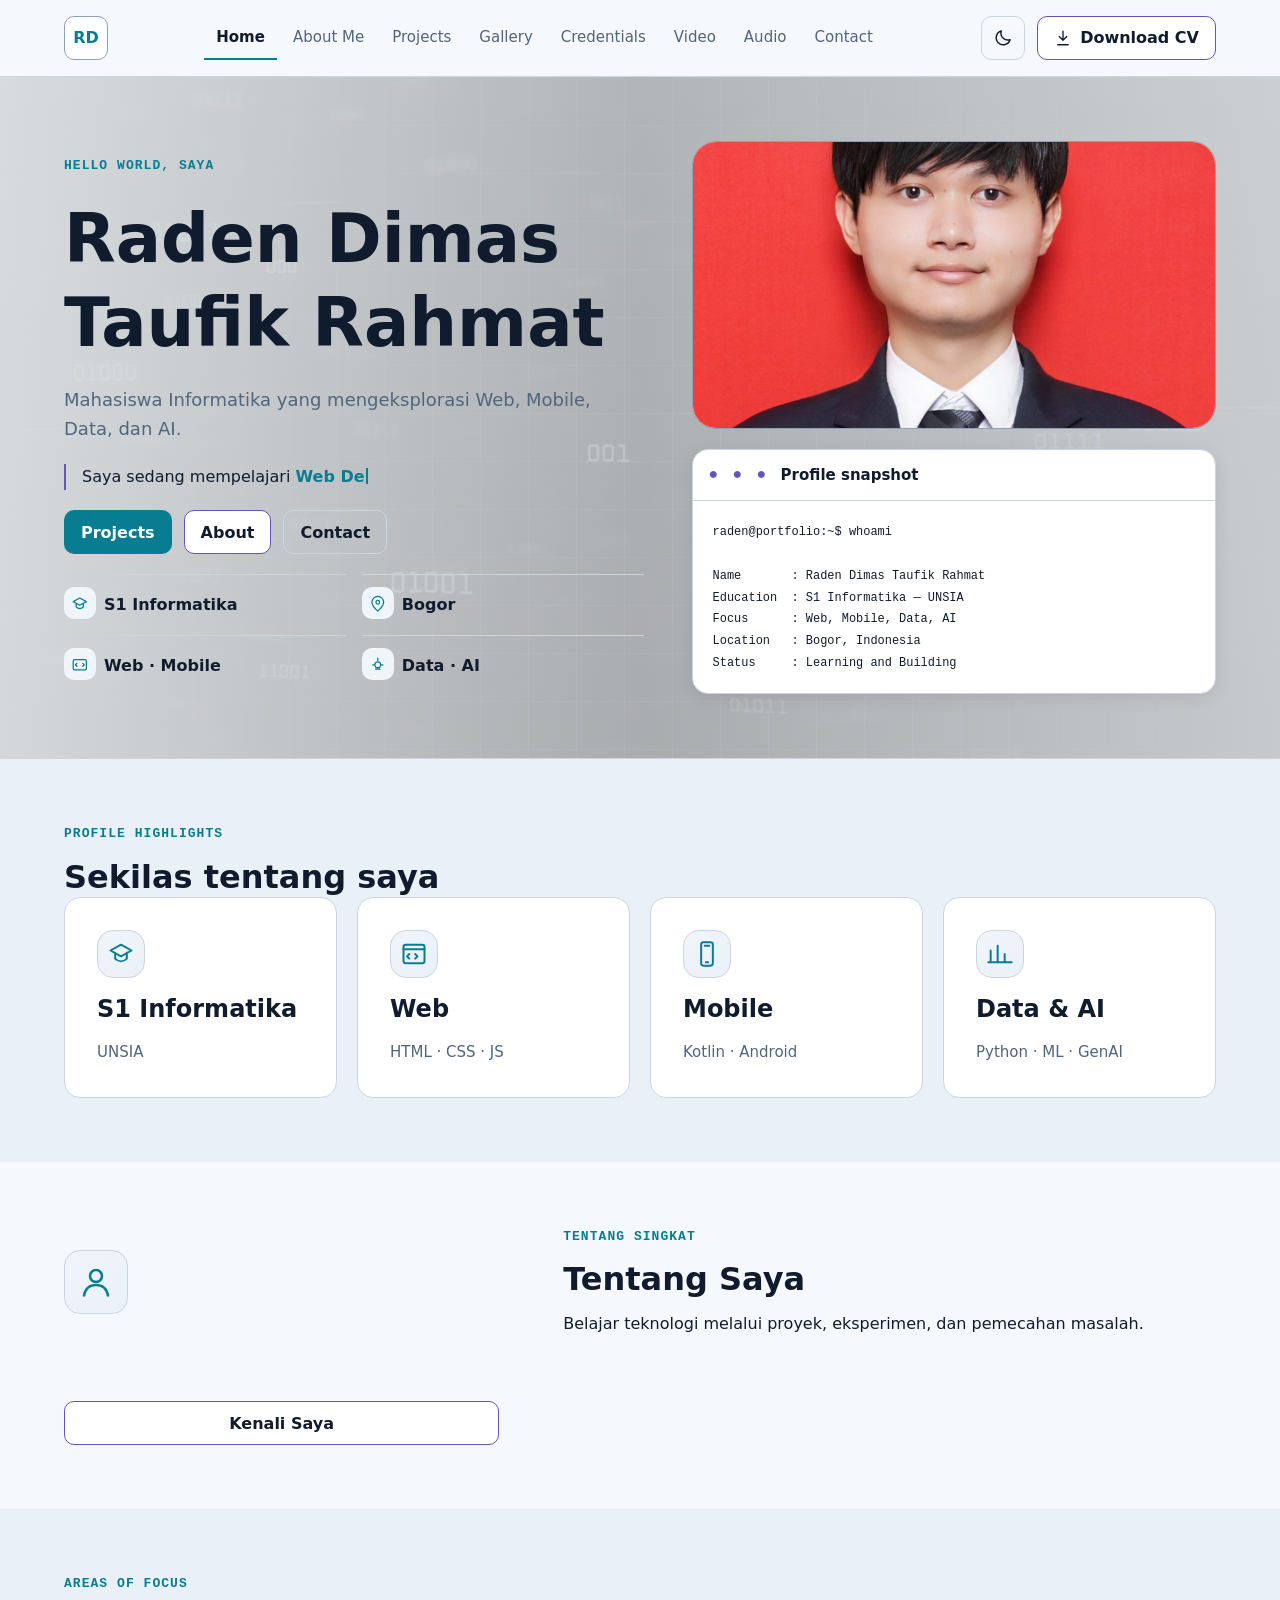
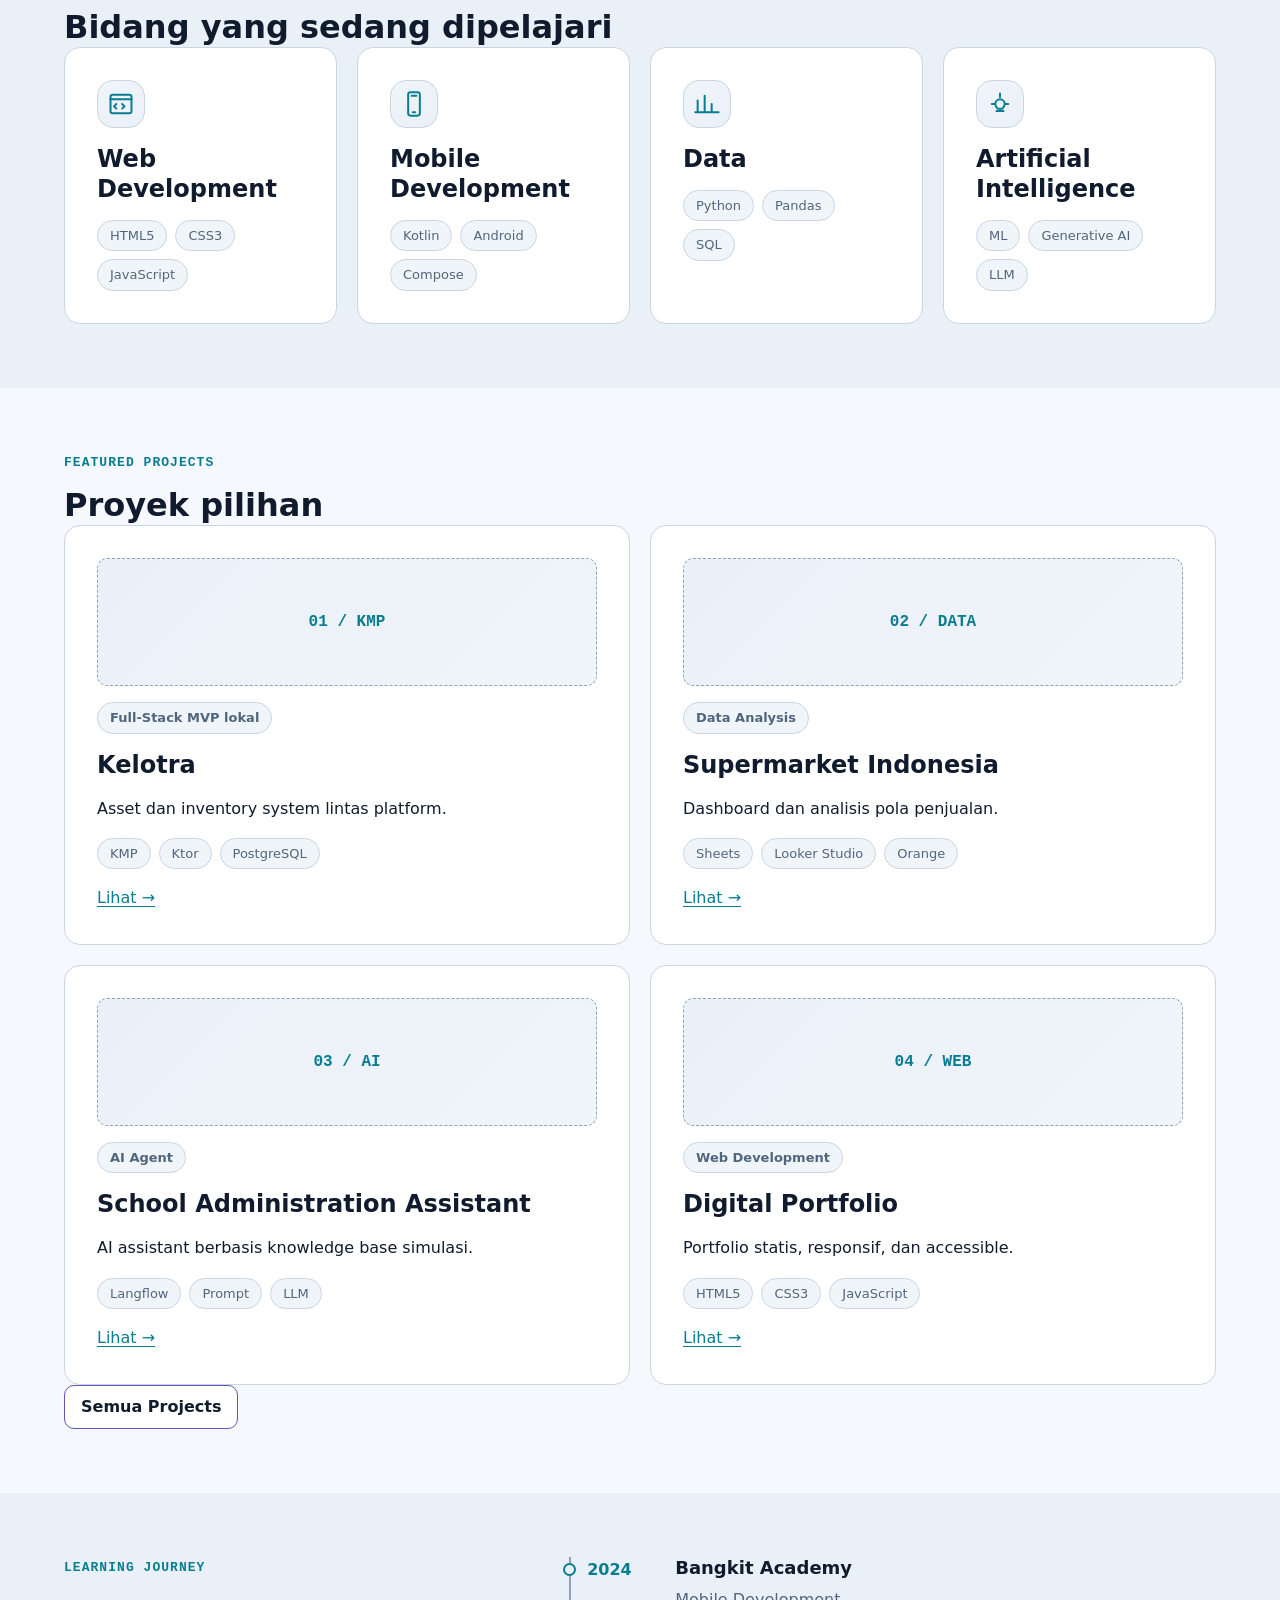
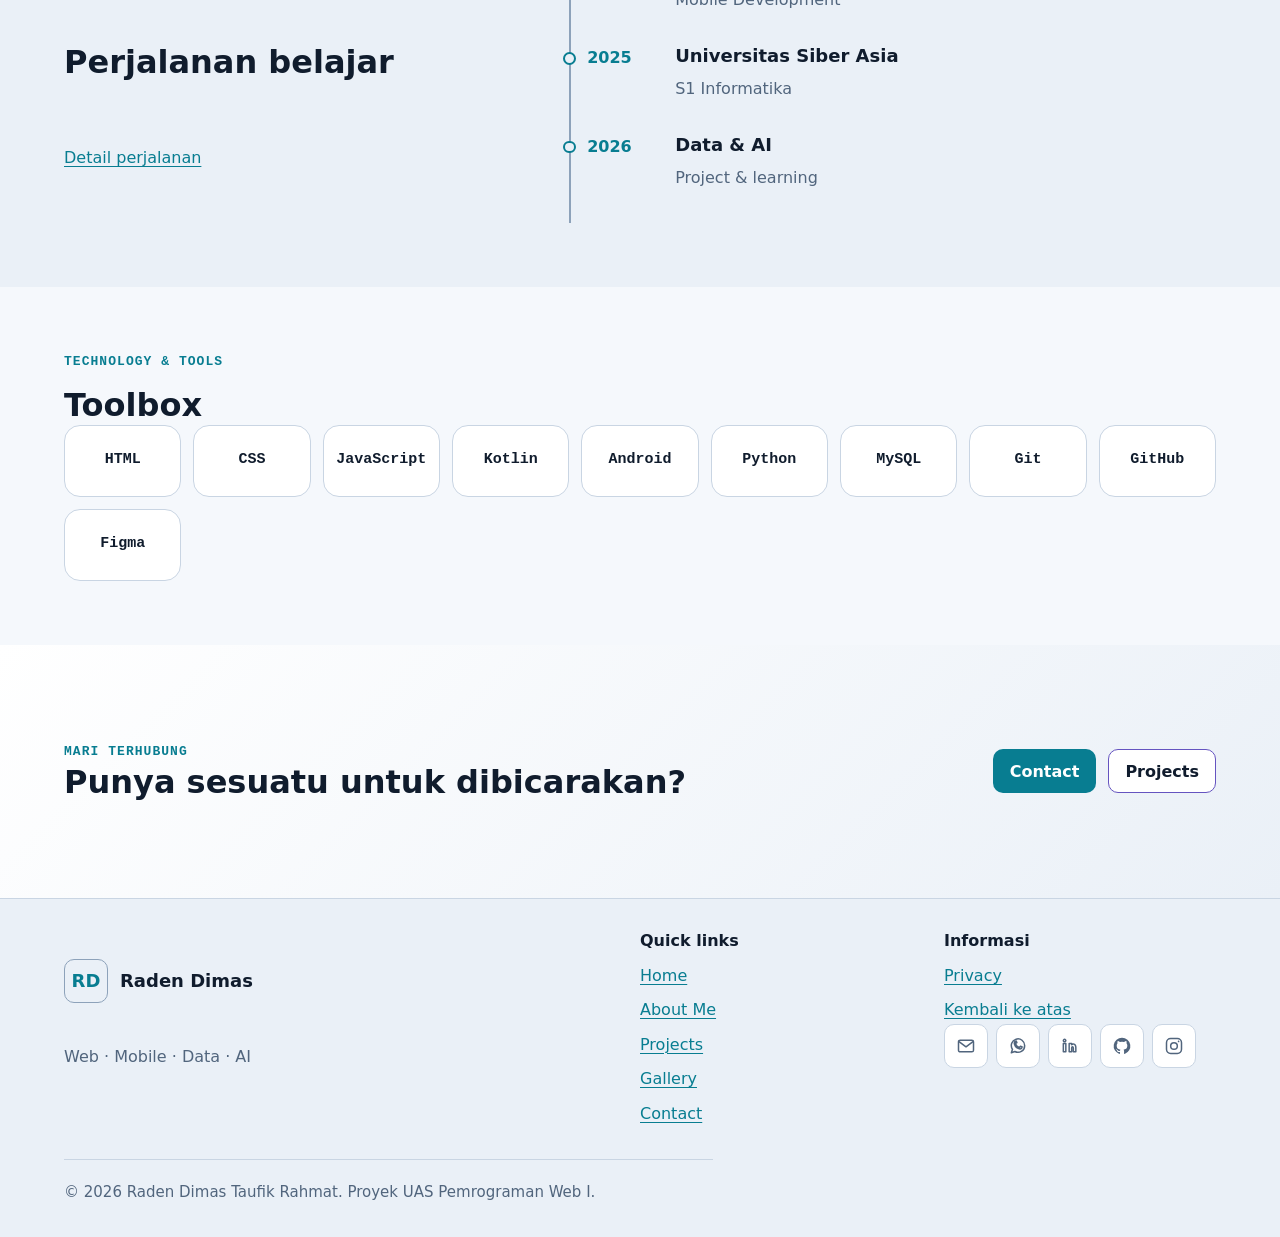
==== index.html @ baedfe3e "refactor: simplify portfolio with visual-first design" ====
<!--
============================================================
PROYEK UAS PEMROGRAMAN WEB I
============================================================
Nama              : Raden Dimas Taufik Rahmat
NIM               : 250401010460
Kelas             : IF209
Program Studi     : S1 Informatika
Universitas       : Universitas Siber Asia
Mata Kuliah       : Pemrograman Web I
Dosen Pengampu    : Dr. Fauziah, S.Kom., MMSI.
Judul Proyek      : Raden Dimas Digital Portfolio
Teknologi         : HTML5, CSS3, dan Vanilla JavaScript
============================================================
-->
<!DOCTYPE html>
<html lang="id">
<head>
    <meta charset="UTF-8">
    <meta name="viewport" content="width=device-width, initial-scale=1.0">
    <title>Raden Dimas Taufik Rahmat — Digital Portfolio</title>
    <meta name="description" content="Portofolio digital Raden Dimas Taufik Rahmat, mahasiswa S1 Informatika Universitas Siber Asia yang mempelajari web development, mobile development, data, dan artificial intelligence.">
    <meta property="og:type" content="website"><meta property="og:title" content="Raden Dimas Taufik Rahmat — Digital Portfolio"><meta property="og:description" content="Portofolio digital Raden Dimas Taufik Rahmat, mahasiswa S1 Informatika Universitas Siber Asia yang mempelajari web development, mobile development, data, dan artificial intelligence."><meta property="og:site_name" content="Raden Dimas Digital Portfolio"><meta property="og:locale" content="id_ID"><meta name="twitter:card" content="summary">
    <link rel="canonical" href="https://radenalta.github.io/raden-dimas-digital-portfolio/">
    <meta property="og:url" content="https://radenalta.github.io/raden-dimas-digital-portfolio/">
    <link rel="icon" href="favicon.svg" type="image/svg+xml">
    <link rel="manifest" href="site.webmanifest">
    <link rel="stylesheet" href="assets/css/variables.css">
    <link rel="stylesheet" href="assets/css/base.css">
    <link rel="stylesheet" href="assets/css/layout.css">
    <link rel="stylesheet" href="assets/css/components.css">
    <link rel="stylesheet" href="assets/css/pages.css">
    <link rel="stylesheet" href="assets/css/animations.css">
    <link rel="stylesheet" href="assets/css/responsive.css">
    <script src="assets/js/main.js" defer></script>
    <script src="assets/js/theme.js" defer></script>
    <script src="assets/js/animations.js" defer></script>
</head>
<body id="top" class="site-body page--home">
    <a class="skip-link" href="#main-content">Lewati ke konten utama</a>

    <header class="site-header" data-site-header>
      <div class="container site-header__inner">
        <a class="site-brand" href="index.html" aria-label="RD — Home">RD</a>

        <button class="menu-toggle button button--ghost" type="button"
                aria-expanded="false" aria-controls="primary-navigation"
                aria-label="Buka menu utama" data-menu-toggle>
          <span class="menu-toggle__icon" aria-hidden="true"></span>
          <span class="menu-toggle__label">Menu</span>
        </button>

        <nav id="primary-navigation" class="site-nav" aria-label="Navigasi utama" data-site-nav>
          <ul class="site-nav__list">
              <li><a class="site-nav__link" href="index.html" aria-current="page">Home</a></li>
              <li><a class="site-nav__link" href="about.html">About Me</a></li>
              <li><a class="site-nav__link" href="projects.html">Projects</a></li>
              <li><a class="site-nav__link" href="gallery.html">Gallery</a></li>
              <li><a class="site-nav__link" href="credentials.html">Credentials</a></li>
              <li><a class="site-nav__link" href="video.html">Video</a></li>
              <li><a class="site-nav__link" href="audio.html">Audio</a></li>
              <li><a class="site-nav__link" href="contact.html">Contact</a></li>
          </ul>
        </nav>

        <div class="header-actions cluster">
          <button class="theme-toggle button button--ghost" type="button"
                  aria-label="Aktifkan tema terang" title="Aktifkan tema terang"
                  data-theme-toggle>
            <svg class="theme-toggle__icon theme-toggle__icon--sun" viewBox="0 0 24 24"
                 aria-hidden="true" focusable="false">
              <circle cx="12" cy="12" r="4"></circle>
              <path d="M12 2v2M12 20v2M4.93 4.93l1.42 1.42M17.65 17.65l1.42 1.42M2 12h2M20 12h2M4.93 19.07l1.42-1.42M17.65 6.35l1.42-1.42"></path>
            </svg>
            <svg class="theme-toggle__icon theme-toggle__icon--moon" viewBox="0 0 24 24"
                 aria-hidden="true" focusable="false">
              <path d="M20.5 14.1A8.5 8.5 0 0 1 9.9 3.5 8.5 8.5 0 1 0 20.5 14.1Z"></path>
            </svg>
          </button>
          <a class="button button--secondary header-cv-download"
             href="assets/documents/Raden-Dimas-Taufik-Rahmat-CV.pdf"
             download="Raden-Dimas-Taufik-Rahmat-CV.pdf"
             aria-label="Download CV Raden Dimas Taufik Rahmat"
             title="Download CV Raden Dimas Taufik Rahmat (PDF)">
            <svg viewBox="0 0 24 24" aria-hidden="true" focusable="false">
              <path d="M12 3v12M7 10l5 5 5-5M5 21h14"></path>
            </svg>
            <span class="header-cv-download__label">Download CV</span>
          </a>
        </div>
      </div>
      <button class="nav-overlay" type="button" aria-label="Tutup menu utama"
              data-nav-overlay hidden></button>
    </header>

    <main id="main-content" class="page-shell home-page">
      <section class="home-hero section" aria-labelledby="home-title">
        <div class="home-hero__background" aria-hidden="true">
          <video class="home-hero__background-video" data-hero-background-video muted loop playsinline preload="metadata" poster="assets/images/backgrounds/hero-binary-background-poster.webp" tabindex="-1">
            <source src="assets/videos/hero-binary-background.mp4" type="video/mp4">
          </video>
          <div class="home-hero__background-overlay"></div>
        </div>
        <div class="container home-hero__grid">
          <div class="home-hero__content stack">
            <p class="eyebrow">Hello World, saya</p>
            <h1 id="home-title">Raden Dimas Taufik Rahmat</h1>
            <p class="hero-description">Mahasiswa Informatika yang mengeksplorasi Web, Mobile, Data, dan AI.</p>
            <p class="typing-fallback">Saya sedang mempelajari <strong class="typing-text"><span class="typing-text__output" data-typing-text data-typing-words="Web Development|Mobile Development|Data Science|Artificial Intelligence" aria-hidden="true">Web Development</span><span class="typing-text__cursor" data-typing-cursor aria-hidden="true"></span><span class="sr-only">Web Development, Mobile Development, Data Science, dan Artificial Intelligence</span></strong></p>
            <div class="hero-actions"><a class="button button--primary" href="projects.html">Projects</a><a class="button button--secondary" href="about.html">About</a><a class="button button--ghost" href="contact.html">Contact</a></div>
            <dl class="profile-facts icon-facts"><div><dt><svg viewBox="0 0 24 24" aria-hidden="true" focusable="false"><path d="m3 9 9-5 9 5-9 5-9-5Zm4 2v5c3 3 7 3 10 0v-5"/></svg><span class="sr-only">Program studi</span></dt><dd>S1 Informatika</dd></div><div><dt><svg viewBox="0 0 24 24" aria-hidden="true" focusable="false"><path d="M20 10c0 5-8 12-8 12S4 15 4 10a8 8 0 1 1 16 0Z"/><circle cx="12" cy="10" r="2.5"/></svg><span class="sr-only">Domisili</span></dt><dd>Bogor</dd></div><div><dt><svg viewBox="0 0 24 24" aria-hidden="true" focusable="false"><rect x="3" y="5" width="18" height="14" rx="2"/><path d="m8 10-2 2 2 2m8-4 2 2-2 2"/></svg><span class="sr-only">Fokus pengembangan</span></dt><dd>Web · Mobile</dd></div><div><dt><svg viewBox="0 0 24 24" aria-hidden="true" focusable="false"><path d="M12 3v3M5 12h3m8 0h3M9 18h6M8 12a4 4 0 1 1 8 0c0 2-1 3-2 4h-4c-1-1-2-2-2-4Z"/></svg><span class="sr-only">Fokus data dan AI</span></dt><dd>Data · AI</dd></div></dl>
          </div>
          <div class="home-hero__visual">
            <figure class="profile-frame"><img class="profile-frame__image" src="assets/images/profile/raden-dimas-profile.jpg" alt="Foto Raden Dimas Taufik Rahmat" width="1576" height="2364"></figure>
            <article class="terminal-profile terminal-card" aria-labelledby="terminal-title"><header class="terminal-profile__header"><span aria-hidden="true">● ● ●</span><h2 id="terminal-title">Profile snapshot</h2></header><pre><code>raden@portfolio:~$ whoami

Name       : Raden Dimas Taufik Rahmat
Education  : S1 Informatika — UNSIA
Focus      : Web, Mobile, Data, AI
Location   : Bogor, Indonesia
Status     : Learning and Building</code></pre></article>
          </div>
        </div>
      </section>

      <section class="section section--subtle" aria-labelledby="highlights-title"><div class="container stack--lg"><header class="section-heading"><p class="eyebrow">Profile highlights</p><h2 id="highlights-title">Sekilas tentang saya</h2></header><div class="highlight-grid icon-card-grid">
        <article class="card icon-card"><span class="feature-icon"><svg viewBox="0 0 24 24" aria-hidden="true" focusable="false"><path d="m3 9 9-5 9 5-9 5-9-5Zm4 2v5c3 3 7 3 10 0v-5"/></svg></span><h3>S1 Informatika</h3><span>UNSIA</span></article>
        <article class="card icon-card"><span class="feature-icon"><svg viewBox="0 0 24 24" aria-hidden="true" focusable="false"><rect x="3" y="4" width="18" height="16" rx="2"/><path d="M3 8h18m-13 4-2 2 2 2m5-4 2 2-2 2"/></svg></span><h3>Web</h3><span>HTML · CSS · JS</span></article>
        <article class="card icon-card"><span class="feature-icon"><svg viewBox="0 0 24 24" aria-hidden="true" focusable="false"><rect x="7" y="2" width="10" height="20" rx="2"/><path d="M10 5h4m-3 14h2"/></svg></span><h3>Mobile</h3><span>Kotlin · Android</span></article>
        <article class="card icon-card"><span class="feature-icon"><svg viewBox="0 0 24 24" aria-hidden="true" focusable="false"><path d="M4 19V9m6 10V5m6 14v-7m6 7H2"/></svg></span><h3>Data &amp; AI</h3><span>Python · ML · GenAI</span></article>
      </div></div></section>

      <section class="section" aria-labelledby="about-preview-title"><div class="container about-preview about-preview--compact"><span class="feature-icon feature-icon--large"><svg viewBox="0 0 24 24" aria-hidden="true" focusable="false"><circle cx="12" cy="8" r="4"/><path d="M4 21c1-5 4-7 8-7s7 2 8 7"/></svg></span><header class="section-heading"><p class="eyebrow">Tentang singkat</p><h2 id="about-preview-title">Tentang Saya</h2><p>Belajar teknologi melalui proyek, eksperimen, dan pemecahan masalah.</p></header><a class="button button--secondary" href="about.html">Kenali Saya</a></div></section>

      <section class="section section--subtle" aria-labelledby="focus-title"><div class="container stack--lg"><header class="section-heading"><p class="eyebrow">Areas of focus</p><h2 id="focus-title">Bidang yang sedang dipelajari</h2></header><div class="focus-grid">
        <article class="focus-card card"><span class="feature-icon"><svg viewBox="0 0 24 24" aria-hidden="true" focusable="false"><rect x="3" y="4" width="18" height="16" rx="2"/><path d="M3 8h18m-13 4-2 2 2 2m5-4 2 2-2 2"/></svg></span><h3>Web Development</h3><ul class="tag-list"><li>HTML5</li><li>CSS3</li><li>JavaScript</li></ul></article>
        <article class="focus-card card"><span class="feature-icon"><svg viewBox="0 0 24 24" aria-hidden="true" focusable="false"><rect x="7" y="2" width="10" height="20" rx="2"/><path d="M10 5h4m-3 14h2"/></svg></span><h3>Mobile Development</h3><ul class="tag-list"><li>Kotlin</li><li>Android</li><li>Compose</li></ul></article>
        <article class="focus-card card"><span class="feature-icon"><svg viewBox="0 0 24 24" aria-hidden="true" focusable="false"><path d="M4 19V9m6 10V5m6 14v-7m6 7H2"/></svg></span><h3>Data</h3><ul class="tag-list"><li>Python</li><li>Pandas</li><li>SQL</li></ul></article>
        <article class="focus-card card"><span class="feature-icon"><svg viewBox="0 0 24 24" aria-hidden="true" focusable="false"><path d="M12 3v3M5 12h3m8 0h3M9 18h6M8 12a4 4 0 1 1 8 0c0 2-1 3-2 4h-4c-1-1-2-2-2-4Z"/></svg></span><h3>Artificial Intelligence</h3><ul class="tag-list"><li>ML</li><li>Generative AI</li><li>LLM</li></ul></article>
      </div></div></section>

      <section class="section" aria-labelledby="projects-preview-title"><div class="container stack--lg"><header class="section-heading"><p class="eyebrow">Featured projects</p><h2 id="projects-preview-title">Proyek pilihan</h2></header><div class="project-preview-grid">
        <article class="project-preview-card card card--interactive"><div class="project-preview-card__visual" aria-hidden="true">01 / KMP</div><p><span class="badge">Full-Stack MVP lokal</span></p><h3>Kelotra</h3><p>Asset dan inventory system lintas platform.</p><ul class="tag-list"><li>KMP</li><li>Ktor</li><li>PostgreSQL</li></ul><a href="projects.html#project-kelotra" aria-label="Lihat project Kelotra">Lihat →</a></article>
        <article class="project-preview-card card card--interactive"><div class="project-preview-card__visual" aria-hidden="true">02 / DATA</div><p><span class="badge">Data Analysis</span></p><h3>Supermarket Indonesia</h3><p>Dashboard dan analisis pola penjualan.</p><ul class="tag-list"><li>Sheets</li><li>Looker Studio</li><li>Orange</li></ul><a href="projects.html#project-supermarket-indonesia" aria-label="Lihat project Analisis Bisnis Supermarket Indonesia">Lihat →</a></article>
        <article class="project-preview-card card card--interactive"><div class="project-preview-card__visual" aria-hidden="true">03 / AI</div><p><span class="badge">AI Agent</span></p><h3>School Administration Assistant</h3><p>AI assistant berbasis knowledge base simulasi.</p><ul class="tag-list"><li>Langflow</li><li>Prompt</li><li>LLM</li></ul><a href="projects.html#project-school-administration-assistant" aria-label="Lihat School Administration Knowledge Assistant">Lihat →</a></article>
        <article class="project-preview-card card card--interactive"><div class="project-preview-card__visual" aria-hidden="true">04 / WEB</div><p><span class="badge">Web Development</span></p><h3>Digital Portfolio</h3><p>Portfolio statis, responsif, dan accessible.</p><ul class="tag-list"><li>HTML5</li><li>CSS3</li><li>JavaScript</li></ul><a href="projects.html#project-digital-portfolio" aria-label="Lihat Raden Dimas Digital Portfolio">Lihat →</a></article>
      </div><p><a class="button button--secondary" href="projects.html">Semua Projects</a></p></div></section>

      <section class="section section--subtle" aria-labelledby="journey-title"><div class="container journey-layout"><header class="section-heading"><p class="eyebrow">Learning journey</p><h2 id="journey-title">Perjalanan belajar</h2><a href="about.html">Detail perjalanan</a></header><ol class="journey-preview">
        <li><time datetime="2024">2024</time><article><h3>Bangkit Academy</h3><span>Mobile Development</span></article></li>
        <li><time datetime="2025">2025</time><article><h3>Universitas Siber Asia</h3><span>S1 Informatika</span></article></li>
        <li><time datetime="2026">2026</time><article><h3>Data &amp; AI</h3><span>Project &amp; learning</span></article></li>
      </ol></div></section>

      <section class="section" aria-labelledby="technology-title"><div class="container stack--lg"><header class="section-heading"><p class="eyebrow">Technology &amp; tools</p><h2 id="technology-title">Toolbox</h2></header><div class="tool-cloud" aria-label="Teknologi yang sedang dipelajari">
        <span>HTML</span><span>CSS</span><span>JavaScript</span><span>Kotlin</span><span>Android</span><span>Python</span><span>MySQL</span><span>Git</span><span>GitHub</span><span>Figma</span>
      </div></div></section>

      <section class="section home-cta" aria-labelledby="home-cta-title"><div class="container home-cta__inner"><div class="stack--sm"><p class="eyebrow">Mari terhubung</p><h2 id="home-cta-title">Punya sesuatu untuk dibicarakan?</h2></div><div class="hero-actions"><a class="button button--primary" href="contact.html">Contact</a><a class="button button--secondary" href="projects.html">Projects</a></div></div></section>
    </main>

    <footer class="site-footer">
      <div class="container site-footer__grid">
        <section class="site-footer__brand" aria-labelledby="footer-brand-title">
          <h2 id="footer-brand-title" class="site-footer__title">
            <span class="site-footer__mark" aria-hidden="true">RD</span>
            Raden Dimas
          </h2>
          <p>Web · Mobile · Data · AI</p>
        </section>

        <nav class="site-footer__nav" aria-labelledby="footer-quick-links">
          <h2 id="footer-quick-links" class="site-footer__heading">Quick links</h2>
          <ul class="site-footer__links">
            <li><a href="index.html">Home</a></li>
            <li><a href="about.html">About Me</a></li>
            <li><a href="projects.html">Projects</a></li>
            <li><a href="gallery.html">Gallery</a></li>
            <li><a href="contact.html">Contact</a></li>
          </ul>
        </nav>

        <section class="site-footer__support" aria-labelledby="footer-support-title">
          <h2 id="footer-support-title" class="site-footer__heading">Informasi</h2>
          <ul class="site-footer__links">
            <li><a href="privacy.html">Privacy</a></li>
            <li><a href="#top" data-footer-to-top>Kembali ke atas</a></li>
          </ul>
          <ul class="social-links" aria-label="Kontak dan media sosial">
            <li><a class="social-link social-link--icon" href="mailto:radendimas.work@gmail.com" aria-label="Kirim email kepada Raden Dimas" title="Email"><svg viewBox="0 0 24 24" aria-hidden="true" focusable="false"><rect x="3" y="5" width="18" height="14" rx="2"></rect><path d="m4 7 8 6 8-6"></path></svg></a></li>
            <li><a class="social-link social-link--icon" href="https://wa.me/6282260170684" target="_blank" rel="noopener noreferrer" aria-label="Hubungi Raden Dimas melalui WhatsApp" title="WhatsApp"><svg viewBox="0 0 24 24" aria-hidden="true" focusable="false"><path d="M20 11.6a8 8 0 0 1-11.8 7L4 20l1.4-4A8 8 0 1 1 20 11.6Z"></path><path d="M9 8.5c.5 3 2 4.5 5 5l1-1.2 2 .8c-.2 1.4-1.1 2.3-2.5 2.4-4.1-.6-6.4-2.9-7-7C7.6 7.1 8.5 6.2 9.9 6l.8 2L9 8.5Z"></path></svg></a></li>
            <li><a class="social-link social-link--icon" href="https://www.linkedin.com/in/raden-dimas-taufik-rahmat/" target="_blank" rel="noopener noreferrer" aria-label="Buka LinkedIn Raden Dimas" title="LinkedIn"><svg viewBox="0 0 24 24" aria-hidden="true" focusable="false"><rect x="4" y="9" width="3" height="10"></rect><circle cx="5.5" cy="5.5" r="1.5"></circle><path d="M11 19V9h3v1.5c1-1.3 5-1.8 5 3.4V19h-3v-4.5c0-2.2-2-2-2-0.1V19h-3Z"></path></svg></a></li>
            <li><a class="social-link social-link--icon" href="https://github.com/RadenAlta" target="_blank" rel="noopener noreferrer" aria-label="Buka GitHub Raden Dimas" title="GitHub"><svg class="social-link__icon--fill" viewBox="0 0 24 24" aria-hidden="true" focusable="false"><path d="M12 2a10 10 0 0 0-3.16 19.49c.5.09.68-.22.68-.48v-1.86c-2.78.6-3.37-1.18-3.37-1.18-.45-1.16-1.11-1.47-1.11-1.47-.91-.62.07-.61.07-.61 1 .07 1.53 1.03 1.53 1.03.9 1.53 2.35 1.09 2.92.83.09-.65.35-1.09.64-1.34-2.22-.25-4.55-1.11-4.55-4.94 0-1.09.39-1.98 1.03-2.68-.1-.25-.45-1.27.1-2.64 0 0 .84-.27 2.75 1.02A9.6 9.6 0 0 1 12 6.84a9.6 9.6 0 0 1 2.5.34c1.91-1.3 2.75-1.02 2.75-1.02.55 1.37.2 2.39.1 2.64.64.7 1.03 1.59 1.03 2.68 0 3.84-2.34 4.68-4.57 4.93.36.31.68.92.68 1.85v2.75c0 .27.18.58.69.48A10 10 0 0 0 12 2Z"></path></svg></a></li>
            <li><a class="social-link social-link--icon" href="https://www.instagram.com/radendimas_tr/" target="_blank" rel="noopener noreferrer" aria-label="Buka Instagram Raden Dimas" title="Instagram"><svg viewBox="0 0 24 24" aria-hidden="true" focusable="false"><rect x="3" y="3" width="18" height="18" rx="5"></rect><circle cx="12" cy="12" r="4"></circle><circle class="social-icon__dot" cx="17.5" cy="6.5" r="1"></circle></svg></a></li>
          </ul>
        </section>

        <p class="site-footer__copyright">
          &copy; <time datetime="2026" data-current-year>2026</time>
          Raden Dimas Taufik Rahmat. Proyek UAS Pemrograman Web I.
        </p>
      </div>
    </footer>

    <button class="back-to-top button button--icon" type="button"
            aria-label="Kembali ke atas" data-back-to-top>
      <span aria-hidden="true">↑</span>
    </button>
</body>
</html>
---- assets/css/variables.css ----
/* Design tokens global: dark-first dengan override light theme manual. */
:root {
  color-scheme: dark;

  /* Warna — dark theme */
  --color-background: #07111f;
  --color-background-subtle: #0a1626;
  --color-surface: #101d2f;
  --color-surface-elevated: #16263a;
  --color-text: #f3f7fc;
  --color-text-muted: #aebdd0;
  --color-primary: #42d7e8;
  --color-primary-hover: #7be7f2;
  --color-primary-contrast: #041016;
  --color-secondary: #9b8cf8;
  --color-secondary-hover: #b6abff;
  --color-success: #5bd6a2;
  --color-danger: #ff7b87;
  --color-border: #2a3d54;
  --color-border-strong: #46617f;
  --color-focus: #f4c95d;
  --color-selection: #174c5c;
  --color-selection-text: #ffffff;
  --color-overlay: rgb(3 10 19 / 72%);

  /* Tipografi — memakai font lokal sistem */
  --font-display: "Space Grotesk", "Segoe UI", system-ui, sans-serif;
  --font-body: "Inter", "Segoe UI", system-ui, sans-serif;
  --font-mono: "JetBrains Mono", "Cascadia Code", Consolas, monospace;
  --font-size-xs: 0.8125rem;
  --font-size-sm: 0.9375rem;
  --font-size-base: 1rem;
  --font-size-md: 1.125rem;
  --font-size-lg: clamp(1.25rem, 1.15rem + 0.45vw, 1.5rem);
  --font-size-xl: clamp(1.5rem, 1.25rem + 1vw, 2rem);
  --font-size-2xl: clamp(2rem, 1.55rem + 2vw, 3.25rem);
  --font-size-3xl: clamp(2.5rem, 1.8rem + 3vw, 4.5rem);
  --font-weight-regular: 400;
  --font-weight-medium: 500;
  --font-weight-semibold: 600;
  --font-weight-bold: 700;
  --line-height-tight: 1.15;
  --line-height-heading: 1.25;
  --line-height-body: 1.65;

  /* Spacing */
  --space-1: 0.25rem;
  --space-2: 0.5rem;
  --space-3: 0.75rem;
  --space-4: 1rem;
  --space-5: 1.25rem;
  --space-6: 1.5rem;
  --space-7: 2rem;
  --space-8: 2.5rem;
  --space-9: 3rem;
  --space-10: 4rem;
  --space-11: 5rem;
  --space-12: 6rem;

  /* Bentuk dan border */
  --radius-sm: 0.375rem;
  --radius-md: 0.625rem;
  --radius-lg: 1rem;
  --radius-xl: 1.5rem;
  --radius-full: 999px;
  --border-width: 1px;
  --border-width-strong: 2px;

  /* Elevation */
  --shadow-sm: 0 0.25rem 1rem rgb(0 0 0 / 18%);
  --shadow-md: 0 0.75rem 2rem rgb(0 0 0 / 22%);
  --shadow-lg: 0 1.5rem 4rem rgb(0 0 0 / 28%);

  /* Layout */
  --container-narrow: 44rem;
  --container-default: 72rem;
  --container-wide: 82rem;
  --content-reading-width: 68ch;
  --page-gutter: clamp(1rem, 4vw, 2rem);
  --sticky-header-offset: 10rem;

  /* Breakpoint documentation: tablet 640px, desktop 1024px, large 1280px. */
  --duration-fast: 120ms;
  --duration-normal: 200ms;
  --duration-slow: 320ms;
  --ease-standard: cubic-bezier(0.2, 0, 0, 1);
  --ease-emphasized: cubic-bezier(0.2, 0.8, 0.2, 1);

  /* Layering */
  --z-base: 0;
  --z-header: 20;
  --z-dropdown: 40;
  --z-overlay: 60;
  --z-modal: 80;
  --z-toast: 100;

  /* Komponen dan aksesibilitas */
  --control-height: 2.75rem;
  --control-height-lg: 3rem;
  --focus-ring-width: 0.1875rem;
  --focus-ring-offset: 0.1875rem;
}

[data-theme="light"] {
  color-scheme: light;
  --color-background: #f5f8fc;
  --color-background-subtle: #eaf0f7;
  --color-surface: #ffffff;
  --color-surface-elevated: #f0f5fa;
  --color-text: #101c2d;
  --color-text-muted: #51657d;
  --color-primary: #087d91;
  --color-primary-hover: #075f70;
  --color-primary-contrast: #ffffff;
  --color-secondary: #6554c0;
  --color-secondary-hover: #4f3ea3;
  --color-success: #187a55;
  --color-danger: #b5273c;
  --color-border: #c9d5e3;
  --color-border-strong: #8da2ba;
  --color-focus: #8a5b00;
  --color-selection: #bceaf0;
  --color-selection-text: #07111f;
  --color-overlay: rgb(16 28 45 / 42%);
  --shadow-sm: 0 0.25rem 1rem rgb(20 39 63 / 10%);
  --shadow-md: 0 0.75rem 2rem rgb(20 39 63 / 14%);
  --shadow-lg: 0 1.5rem 4rem rgb(20 39 63 / 18%);
}
---- assets/css/base.css ----
/* Reset dan elemen HTML dasar. */
*,
*::before,
*::after {
  box-sizing: border-box;
}

html {
  min-width: 20rem;
  color-scheme: dark;
  font-family: var(--font-body);
  font-size: 100%;
  line-height: var(--line-height-body);
  background: var(--color-background);
  text-size-adjust: 100%;
}

/* Menjaga target navigasi internal tetap terlihat di bawah header sticky. */
:where([id]) {
  scroll-margin-block-start: var(--sticky-header-offset);
}

body,
h1,
h2,
h3,
h4,
h5,
h6,
p,
figure,
blockquote,
dl,
dd {
  margin: 0;
}

body {
  min-height: 100vh;
  overflow-wrap: break-word;
  background: var(--color-background);
  color: var(--color-text);
  font-family: var(--font-body);
  font-size: var(--font-size-base);
  font-weight: var(--font-weight-regular);
  line-height: var(--line-height-body);
}

h1,
h2,
h3,
h4,
h5,
h6 {
  color: var(--color-text);
  font-family: var(--font-display);
  font-weight: var(--font-weight-bold);
  line-height: var(--line-height-heading);
  text-wrap: balance;
}

h1 { font-size: var(--font-size-2xl); }
h2 { font-size: var(--font-size-xl); }
h3 { font-size: var(--font-size-lg); }
h4,
h5,
h6 { font-size: var(--font-size-md); }

p {
  max-width: var(--content-reading-width);
}

strong { font-weight: var(--font-weight-bold); }
em { font-style: italic; }

a {
  color: var(--color-primary);
  text-decoration-line: underline;
  text-decoration-thickness: 0.08em;
  text-underline-offset: 0.2em;
}

a:hover {
  color: var(--color-primary-hover);
}

button,
input,
select,
textarea {
  color: inherit;
  font: inherit;
}

button {
  cursor: pointer;
}

button:disabled,
input:disabled,
select:disabled,
textarea:disabled {
  cursor: not-allowed;
  opacity: 0.58;
}

img,
picture,
video,
canvas {
  display: block;
  max-width: 100%;
  height: auto;
}

svg {
  display: block;
  max-width: 100%;
  fill: currentColor;
}

figure {
  display: grid;
  gap: var(--space-3);
}

figcaption {
  color: var(--color-text-muted);
  font-size: var(--font-size-sm);
}

hr {
  height: var(--border-width);
  margin-block: var(--space-7);
  border: 0;
  background: var(--color-border);
}

ul,
ol {
  margin-block: 0;
  padding-inline-start: var(--space-6);
}

li + li {
  margin-block-start: var(--space-2);
}

table {
  width: 100%;
  border-collapse: collapse;
}

th,
td {
  padding: var(--space-3) var(--space-4);
  border-block-end: var(--border-width) solid var(--color-border);
  text-align: start;
  vertical-align: top;
}

th {
  font-weight: var(--font-weight-semibold);
}

input,
select,
textarea {
  width: 100%;
  min-height: var(--control-height);
  padding: var(--space-3) var(--space-4);
  border: var(--border-width) solid var(--color-border);
  border-radius: var(--radius-md);
  background: var(--color-surface);
}

textarea {
  min-height: 8rem;
  resize: vertical;
}

code,
kbd,
samp,
pre {
  font-family: var(--font-mono);
}

code {
  padding: 0.12em 0.35em;
  border-radius: var(--radius-sm);
  background: var(--color-surface-elevated);
  font-size: 0.92em;
}

pre {
  max-width: 100%;
  overflow-x: auto;
  padding: var(--space-5);
  border: var(--border-width) solid var(--color-border);
  border-radius: var(--radius-lg);
  background: var(--color-surface);
}

pre code {
  padding: 0;
  background: transparent;
}

::selection {
  background: var(--color-selection);
  color: var(--color-selection-text);
}

:focus-visible {
  outline: var(--focus-ring-width) solid var(--color-focus);
  outline-offset: var(--focus-ring-offset);
}

[hidden] {
  display: none;
}

.sr-only {
  position: absolute;
  width: 1px;
  height: 1px;
  overflow: hidden;
  padding: 0;
  margin: -1px;
  border: 0;
  white-space: nowrap;
  clip-path: inset(50%);
}

@media (prefers-reduced-motion: no-preference) {
  html {
    scroll-behavior: smooth;
  }
}

@media (prefers-reduced-motion: reduce) {
  html {
    scroll-behavior: auto;
  }
}
---- assets/css/layout.css ----
/* Layout primitives reusable. */
.container {
  width: min(100% - (2 * var(--page-gutter)), var(--container-default));
  margin-inline: auto;
}

.container--narrow {
  max-width: var(--container-narrow);
}

.container--wide {
  max-width: var(--container-wide);
}

.section {
  padding-block: var(--space-10);
}

.section--compact {
  padding-block: var(--space-7);
}

.stack {
  display: flex;
  flex-direction: column;
  gap: var(--space-5);
}

.stack--sm { gap: var(--space-3); }
.stack--lg { gap: var(--space-8); }

.cluster {
  display: flex;
  flex-wrap: wrap;
  align-items: center;
  gap: var(--space-3);
}

.grid {
  display: grid;
  grid-template-columns: minmax(0, 1fr);
  gap: var(--space-5);
}

.grid--2,
.grid--3,
.grid--4 {
  grid-template-columns: repeat(auto-fit, minmax(min(100%, 15rem), 1fr));
}

.split-layout {
  display: grid;
  grid-template-columns: minmax(0, 1fr);
  align-items: center;
  gap: var(--space-8);
}

.content-wrapper {
  width: min(100%, var(--content-reading-width));
}

.page-shell {
  min-height: 62vh;
}

.page-header {
  padding-block: var(--space-9) var(--space-7);
  border-block-end: var(--border-width) solid var(--color-border);
  background: linear-gradient(135deg, var(--color-background-subtle), var(--color-background));
}

.page-header .container {
  display: grid;
  gap: var(--space-3);
}

.page-content {
  padding-block: var(--space-8) var(--space-10);
}

.media-wrapper {
  position: relative;
  overflow: hidden;
  border-radius: var(--radius-lg);
  background: var(--color-surface);
}

.media-wrapper > :is(img, video, iframe) {
  width: 100%;
}

.table-wrapper {
  max-width: 100%;
  overflow-x: auto;
  border: var(--border-width) solid var(--color-border);
  border-radius: var(--radius-lg);
}
---- assets/css/components.css ----
/* Komponen global reusable. */
.skip-link {
  position: fixed;
  z-index: var(--z-toast);
  inset-block-start: var(--space-3);
  inset-inline-start: var(--space-3);
  max-width: calc(100vw - (2 * var(--space-3)));
  padding: var(--space-3) var(--space-4);
  border: var(--border-width-strong) solid var(--color-focus);
  border-radius: var(--radius-md);
  background: var(--color-surface);
  box-shadow: var(--shadow-md);
  color: var(--color-text);
  font-weight: var(--font-weight-semibold);
  opacity: 0;
  pointer-events: none;
  transform: translateY(calc(-100% - var(--space-6)));
  visibility: hidden;
}

.skip-link:focus,
.skip-link:focus-visible {
  opacity: 1;
  pointer-events: auto;
  transform: translateY(0);
  visibility: visible;
}

.site-header {
  position: relative;
  z-index: var(--z-header);
  border-block-end: var(--border-width) solid var(--color-border);
  background: var(--color-background);
}

.site-header__inner {
  display: grid;
  grid-template-columns: auto 1fr;
  align-items: center;
  gap: var(--space-4);
  padding-block: var(--space-4);
}

.site-brand {
  display: inline-grid;
  width: var(--control-height);
  height: var(--control-height);
  place-items: center;
  border: var(--border-width) solid var(--color-border-strong);
  border-radius: var(--radius-md);
  background: var(--color-surface);
  color: var(--color-primary);
  font-family: var(--font-display);
  font-weight: var(--font-weight-bold);
  text-decoration: none;
}

.site-brand:hover {
  border-color: var(--color-primary);
  color: var(--color-primary-hover);
}

.site-nav {
  grid-column: 1 / -1;
  max-width: 100%;
  overflow-x: auto;
  padding-block-end: var(--space-1);
}

.site-nav__list {
  display: flex;
  width: max-content;
  min-width: 100%;
  gap: var(--space-2);
  padding: 0;
  list-style: none;
}

.site-nav__list li + li {
  margin-block-start: 0;
}

.site-nav__link {
  display: inline-flex;
  min-height: var(--control-height);
  align-items: center;
  padding-inline: var(--space-3);
  border-block-end: var(--border-width-strong) solid transparent;
  color: var(--color-text-muted);
  font-size: var(--font-size-sm);
  font-weight: var(--font-weight-medium);
  text-decoration: none;
  white-space: nowrap;
}

.site-nav__link:hover {
  color: var(--color-text);
}

.site-nav__link[aria-current="page"] {
  border-block-end-color: var(--color-primary);
  color: var(--color-text);
  font-weight: var(--font-weight-semibold);
}

.header-actions {
  grid-column: 1 / -1;
}

.menu-toggle,
.theme-toggle {
  justify-self: end;
}

.button {
  display: inline-flex;
  min-height: var(--control-height);
  align-items: center;
  justify-content: center;
  gap: var(--space-2);
  padding: var(--space-2) var(--space-4);
  border: var(--border-width) solid transparent;
  border-radius: var(--radius-md);
  font-weight: var(--font-weight-semibold);
  line-height: 1.2;
  text-align: center;
  text-decoration: none;
  transition:
    color var(--duration-fast) var(--ease-standard),
    background-color var(--duration-fast) var(--ease-standard),
    border-color var(--duration-fast) var(--ease-standard),
    box-shadow var(--duration-fast) var(--ease-standard),
    transform var(--duration-fast) var(--ease-standard);
}

.button:hover:not(:disabled) {
  transform: translateY(-1px);
}

.button--primary {
  background: var(--color-primary);
  color: var(--color-primary-contrast);
}

.button--primary:hover {
  background: var(--color-primary-hover);
  color: var(--color-primary-contrast);
}

.button--secondary {
  border-color: var(--color-secondary);
  background: var(--color-surface);
  color: var(--color-text);
}

.button--secondary:hover {
  border-color: var(--color-secondary-hover);
  background: var(--color-surface-elevated);
  color: var(--color-text);
}

.button--ghost {
  border-color: var(--color-border);
  background: transparent;
  color: var(--color-text);
}

.button--ghost:hover {
  border-color: var(--color-border-strong);
  background: var(--color-surface);
  color: var(--color-text);
}

.button--icon {
  width: var(--control-height);
  padding: 0;
  border-radius: var(--radius-full);
}

.button:disabled,
.button[aria-disabled="true"] {
  border-color: var(--color-border);
  background: var(--color-surface);
  color: var(--color-text-muted);
  box-shadow: none;
  opacity: 0.6;
  pointer-events: none;
}

.card,
.empty-state,
.asset-placeholder,
.terminal-card,
.notice,
.callout {
  border: var(--border-width) solid var(--color-border);
  border-radius: var(--radius-lg);
  background: var(--color-surface);
}

.card {
  padding: var(--space-6);
}

.card--elevated {
  background: var(--color-surface-elevated);
  box-shadow: var(--shadow-md);
}

.card--interactive {
  transition:
    border-color var(--duration-normal) var(--ease-standard),
    box-shadow var(--duration-normal) var(--ease-standard),
    transform var(--duration-normal) var(--ease-standard);
}

.card--interactive:is(:hover, :focus-within) {
  border-color: var(--color-border-strong);
  box-shadow: var(--shadow-sm);
  transform: translateY(-2px);
}

.badge,
.badge--status {
  display: inline-flex;
  width: fit-content;
  align-items: center;
  gap: var(--space-2);
  padding: var(--space-1) var(--space-3);
  border: var(--border-width) solid var(--color-border);
  border-radius: var(--radius-full);
  background: var(--color-surface-elevated);
  color: var(--color-text-muted);
  font-size: var(--font-size-xs);
  font-weight: var(--font-weight-semibold);
}

.badge--status::before {
  width: 0.5rem;
  height: 0.5rem;
  border-radius: var(--radius-full);
  background: var(--color-success);
  content: "";
}

.section-heading {
  display: grid;
  max-width: var(--content-reading-width);
  gap: var(--space-3);
}

.eyebrow {
  color: var(--color-primary);
  font-family: var(--font-mono);
  font-size: var(--font-size-xs);
  font-weight: var(--font-weight-semibold);
  letter-spacing: 0.08em;
  text-transform: uppercase;
}

.breadcrumb {
  display: flex;
  flex-wrap: wrap;
  gap: var(--space-2);
  padding: 0;
  color: var(--color-text-muted);
  font-size: var(--font-size-sm);
  list-style: none;
}

.breadcrumb li + li {
  margin-block-start: 0;
}

.empty-state {
  width: min(100%, var(--content-reading-width));
  padding: var(--space-7);
  border-style: dashed;
}

.asset-placeholder {
  display: grid;
  min-height: 12rem;
  place-items: center;
  padding: var(--space-6);
  color: var(--color-text-muted);
  text-align: center;
}

.terminal-card {
  overflow: hidden;
  padding: var(--space-6);
  font-family: var(--font-mono);
  box-shadow: var(--shadow-sm);
}

.social-link {
  display: inline-flex;
  min-height: var(--control-height);
  align-items: center;
  gap: var(--space-2);
}

.social-links {
  display: flex;
  flex-wrap: wrap;
  gap: var(--space-2);
  margin: 0;
  padding: 0;
  list-style: none;
}

.social-links li + li {
  margin-block-start: 0;
}

.social-link--icon {
  display: inline-grid;
  width: var(--control-height);
  height: var(--control-height);
  min-height: var(--control-height);
  place-items: center;
  border: var(--border-width) solid var(--color-border);
  border-radius: var(--radius-md);
  background: var(--color-surface);
  color: var(--color-text-muted);
  text-decoration: none;
  transition:
    color var(--duration-fast) var(--ease-standard),
    background-color var(--duration-fast) var(--ease-standard),
    border-color var(--duration-fast) var(--ease-standard),
    transform var(--duration-fast) var(--ease-standard);
}

.social-link--icon:is(:hover, :focus-visible) {
  border-color: var(--color-primary);
  background: var(--color-surface-elevated);
  color: var(--color-primary);
  transform: translateY(-1px);
}

.social-link--icon svg {
  width: 1.25rem;
  height: 1.25rem;
  fill: none;
  stroke: currentColor;
  stroke-linecap: round;
  stroke-linejoin: round;
  stroke-width: 1.8;
}

.social-link--icon .social-icon__dot {
  fill: currentColor;
  stroke: none;
}

.social-link--icon .social-link__icon--fill {
  fill: currentColor;
  stroke: none;
}

.tag-list {
  display: flex;
  flex-wrap: wrap;
  gap: var(--space-2);
  padding: 0;
  list-style: none;
}

.tag-list li + li {
  margin-block-start: 0;
}

.divider {
  height: var(--border-width);
  border: 0;
  background: var(--color-border);
}

.callout,
.notice {
  padding: var(--space-5);
  border-inline-start: 0.25rem solid var(--color-primary);
}

.notice[role="alert"] {
  border-inline-start-color: var(--color-danger);
}

.site-footer {
  border-block-start: var(--border-width) solid var(--color-border);
  background: var(--color-background-subtle);
  color: var(--color-text-muted);
}

.site-footer__grid {
  display: grid;
  gap: var(--space-3);
  padding-block: var(--space-7);
}

.back-to-top {
  position: fixed;
  z-index: var(--z-dropdown);
  inset-inline-end: var(--space-4);
  inset-block-end: var(--space-4);
  box-shadow: var(--shadow-md);
}
/* Global shell interactions — Milestone 4. */
html {
  scroll-padding-block-start: calc(var(--control-height-lg) + var(--space-6));
}

body.menu-open {
  overflow: hidden;
}

.site-header {
  position: sticky;
  inset-block-start: 0;
  background: color-mix(in srgb, var(--color-background) 88%, transparent);
  transition:
    background-color var(--duration-normal) var(--ease-standard),
    border-color var(--duration-normal) var(--ease-standard),
    box-shadow var(--duration-normal) var(--ease-standard);
}

.site-header.is-scrolled {
  border-block-end-color: var(--color-border-strong);
  background: color-mix(in srgb, var(--color-background) 96%, transparent);
  box-shadow: var(--shadow-sm);
  backdrop-filter: blur(0.75rem);
}

.menu-toggle {
  grid-column: 2;
  grid-row: 1;
  display: inline-flex;
}

.menu-toggle__icon {
  position: relative;
  display: inline-block;
  width: 1.125rem;
  height: 1.125rem;
  flex: 0 0 auto;
}

.menu-toggle__icon::before,
.menu-toggle__icon::after,
.menu-toggle__icon {
  border-block-start: var(--border-width-strong) solid currentColor;
}

.menu-toggle__icon::before,
.menu-toggle__icon::after {
  position: absolute;
  inset-inline: 0;
  content: "";
  transition:
    transform var(--duration-normal) var(--ease-standard),
    inset-block-start var(--duration-normal) var(--ease-standard);
}

.menu-toggle__icon::before {
  inset-block-start: 0.3rem;
}

.menu-toggle__icon::after {
  inset-block-start: 0.7rem;
}

.menu-toggle.is-open .menu-toggle__icon {
  border-block-start-color: transparent;
}

.menu-toggle.is-open .menu-toggle__icon::before {
  inset-block-start: 0.5rem;
  transform: rotate(45deg);
}

.menu-toggle.is-open .menu-toggle__icon::after {
  inset-block-start: 0.5rem;
  transform: rotate(-45deg);
}

.theme-toggle {
  display: inline-grid;
  width: var(--control-height);
  min-width: var(--control-height);
  height: var(--control-height);
  padding: 0;
  place-items: center;
}

.theme-toggle__icon {
  display: block;
  grid-area: 1 / 1;
  width: 1.25rem;
  height: 1.25rem;
  fill: none;
  stroke: currentColor;
  stroke-width: 1.75;
  stroke-linecap: round;
  stroke-linejoin: round;
}

.theme-toggle__icon--moon,
[data-theme="light"] .theme-toggle__icon--sun {
  display: none;
}

[data-theme="light"] .theme-toggle__icon--moon {
  display: block;
}

.site-nav {
  width: 100%;
}

.js-enabled .site-nav {
  position: fixed;
  z-index: var(--z-modal);
  inset-block-start: calc(var(--control-height-lg) + var(--space-8));
  inset-inline: var(--page-gutter);
  width: auto;
  max-height: min(70vh, 34rem);
  overflow-y: auto;
  padding: var(--space-4);
  border: var(--border-width) solid var(--color-border-strong);
  border-radius: var(--radius-lg);
  background: var(--color-surface);
  box-shadow: var(--shadow-lg);
  opacity: 0;
  pointer-events: none;
  transform: translateY(calc(-1 * var(--space-3)));
  transition:
    opacity var(--duration-normal) var(--ease-standard),
    transform var(--duration-normal) var(--ease-standard);
}

.js-enabled .site-nav.is-open {
  opacity: 1;
  pointer-events: auto;
  transform: translateY(0);
}

.js-enabled .site-nav__list {
  display: grid;
  width: 100%;
  min-width: 0;
  gap: var(--space-1);
}

.js-enabled .site-nav__link {
  width: 100%;
  border-block-end: 0;
  border-inline-start: var(--border-width-strong) solid transparent;
  border-radius: var(--radius-sm);
}

.js-enabled .site-nav__link[aria-current="page"] {
  border-inline-start-color: var(--color-primary);
  background: var(--color-surface-elevated);
}

.nav-overlay {
  position: fixed;
  z-index: var(--z-overlay);
  inset: 0;
  width: 100%;
  min-height: 100vh;
  padding: 0;
  border: 0;
  background: var(--color-overlay);
}

.header-actions {
  display: flex;
  grid-column: 1 / -1;
  justify-content: space-between;
}

.header-cv-download {
  min-width: 0;
}

.header-cv-download svg {
  width: 1.125rem;
  height: 1.125rem;
  fill: none;
  stroke: currentColor;
  stroke-width: 1.75;
  stroke-linecap: round;
  stroke-linejoin: round;
}

.site-footer__grid {
  grid-template-columns: minmax(0, 1fr);
  gap: var(--space-7);
}

.site-footer__brand {
  display: grid;
  gap: var(--space-3);
}

.site-footer__title {
  display: flex;
  align-items: center;
  gap: var(--space-3);
  font-size: var(--font-size-md);
}

.site-footer__mark {
  display: inline-grid;
  width: var(--control-height);
  height: var(--control-height);
  place-items: center;
  border: var(--border-width) solid var(--color-border-strong);
  border-radius: var(--radius-md);
  color: var(--color-primary);
  font-family: var(--font-display);
  font-weight: var(--font-weight-bold);
}

.site-footer__heading {
  margin-block-end: var(--space-3);
  color: var(--color-text);
  font-size: var(--font-size-base);
}

.site-footer__links {
  display: grid;
  gap: var(--space-2);
  padding: 0;
  list-style: none;
}

.site-footer__links li + li {
  margin-block-start: 0;
}

.site-footer__social-note {
  margin-block-start: var(--space-4);
  color: var(--color-text-muted);
  font-size: var(--font-size-sm);
}

.site-footer__copyright {
  padding-block-start: var(--space-5);
  border-block-start: var(--border-width) solid var(--color-border);
  color: var(--color-text-muted);
  font-size: var(--font-size-sm);
}

.back-to-top {
  visibility: hidden;
  opacity: 0;
  pointer-events: none;
  transform: translateY(var(--space-4));
  transition:
    opacity var(--duration-normal) var(--ease-standard),
    transform var(--duration-normal) var(--ease-standard),
    visibility 0s linear var(--duration-normal);
}

.back-to-top.is-visible {
  visibility: visible;
  opacity: 1;
  pointer-events: auto;
  transform: translateY(0);
  transition-delay: 0s;
}
---- assets/css/pages.css ----
/* Style generik scaffold halaman; bukan desain halaman final. */
.home-placeholder .empty-state {
  border-color: var(--color-primary);
}

/* Halaman 404 */
.error-page{padding-block:clamp(var(--space-10),10vw,var(--space-12))}
.error-page__layout{display:grid;gap:var(--space-8);align-items:center}
.error-page__content{max-width:46rem}
.error-page__code{margin:0;font-family:var(--font-mono);font-size:clamp(5rem,18vw,11rem);font-weight:800;line-height:.8;letter-spacing:-.08em;color:var(--color-primary);text-shadow:.04em .04em 0 color-mix(in srgb,var(--color-secondary) 45%,transparent)}
.error-page__description{font-size:var(--font-size-lg);color:var(--color-text)}
.error-page__actions{margin-block-start:var(--space-3)}
.error-page__help{padding:var(--space-6)}
.error-page__links{display:grid;grid-template-columns:repeat(2,minmax(0,1fr));gap:var(--space-3);margin:0;padding:0;list-style:none}
.error-page__links a{display:block;padding:var(--space-3);border:1px solid var(--color-border);border-radius:var(--radius-md)}
.error-page__links a:is(:hover,:focus-visible){border-color:var(--color-border-strong)}

@media (min-width:64rem){.error-page__layout{grid-template-columns:minmax(0,1.25fr) minmax(18rem,.75fr)}}
@media (max-width:39.99rem){.error-page__links{grid-template-columns:1fr}.error-page__actions>*{width:100%}}

.page-content > .empty-state {
  min-height: 12rem;
  justify-content: center;
}

.supporting-page {
  max-width: var(--container-narrow);
}

.page--error .page-header {
  background: linear-gradient(135deg, var(--color-background-subtle), var(--color-surface));
}

.page--error .empty-state {
  border-color: var(--color-danger);
}

.page--success .empty-state {
  border-color: var(--color-success);
}

.privacy-content {
  max-width: var(--content-reading-width);
}

/* Home — Milestone 5. */
.home-page { overflow: hidden; }
.home-hero { --hero-video-opacity: 0.88; --hero-video-filter: brightness(1.5) contrast(1.18); --hero-video-overlay: linear-gradient(90deg, rgb(3 12 25 / 62%) 0%, rgb(3 12 25 / 36%) 48%, rgb(3 12 25 / 52%) 100%); position: relative; isolation: isolate; overflow: hidden; border-block-end: var(--border-width) solid var(--color-border); }
[data-theme="light"] .home-hero { --hero-video-opacity: 0.38; --hero-video-filter: brightness(1.15) contrast(1.1); --hero-video-overlay: linear-gradient(90deg, rgb(247 250 252 / 86%) 0%, rgb(247 250 252 / 68%) 50%, rgb(247 250 252 / 80%) 100%); }
.home-hero::before { position: absolute; z-index: 1; inset: 0; background-image: linear-gradient(var(--color-border) 1px, transparent 1px), linear-gradient(90deg, var(--color-border) 1px, transparent 1px); background-size: 3rem 3rem; content: ""; opacity: 0.12; pointer-events: none; }
.home-hero__background { position: absolute; z-index: 0; inset: 0; overflow: hidden; background: var(--color-background) url("../images/backgrounds/hero-binary-background-poster.webp") center / cover no-repeat; pointer-events: none; }
.home-hero__background-video { position: absolute; z-index: 0; inset: 0; display: block; width: 100%; height: 100%; object-fit: cover; object-position: center; opacity: var(--hero-video-opacity); filter: var(--hero-video-filter); pointer-events: none; }
.home-hero__background-overlay { position: absolute; z-index: 1; inset: 0; background: var(--hero-video-overlay); pointer-events: none; }
.home-hero__grid { position: relative; z-index: 2; display: grid; gap: var(--space-9); align-items: center; }
.home-hero__content h1 { max-width: 15ch; font-size: var(--font-size-3xl); }
.hero-description { color: var(--color-text-muted); font-size: var(--font-size-md); }
.hero-tagline { font-weight: var(--font-weight-semibold); }
.typing-fallback { padding-inline-start: var(--space-4); border-inline-start: var(--border-width-strong) solid var(--color-secondary); }
.typing-fallback strong { color: var(--color-primary); }
.hero-actions { display: flex; flex-wrap: wrap; gap: var(--space-3); }
.profile-facts { display: grid; grid-template-columns: repeat(2, minmax(0, 1fr)); gap: var(--space-4); }
.profile-facts div { padding-block-start: var(--space-3); border-block-start: var(--border-width) solid var(--color-border); }
.profile-facts dt { color: var(--color-text-muted); font-size: var(--font-size-xs); }
.profile-facts dd { margin-block-start: var(--space-1); font-weight: var(--font-weight-semibold); }
.icon-facts dt { display: grid; width: 2rem; height: 2rem; place-items: center; border-radius: var(--radius-md); background: var(--color-surface-elevated); color: var(--color-primary); }
.icon-facts dt svg { width: 1.1rem; height: 1.1rem; fill: none; stroke: currentColor; stroke-width: 1.7; stroke-linecap: round; stroke-linejoin: round; }
.icon-facts > div { display: grid; grid-template-columns: auto 1fr; align-items: center; gap: var(--space-2); }
.home-hero__visual { display: grid; gap: var(--space-5); min-width: 0; }
.profile-frame { position: relative; display: grid; min-height: 18rem; place-items: center; overflow: hidden; padding: 0; border: var(--border-width) solid var(--color-border-strong); border-radius: var(--radius-xl); background: linear-gradient(145deg, var(--color-surface-elevated), var(--color-surface)); }
.profile-frame__image { position: absolute; inset: 0; display: block; width: 100%; height: 100%; object-fit: cover; object-position: center 28%; }
.profile-frame__monogram { position: relative; display: grid; width: 9rem; aspect-ratio: 1; place-items: center; border: var(--border-width-strong) solid var(--color-primary); border-radius: var(--radius-full); background: var(--color-background-subtle); color: var(--color-primary); font-family: var(--font-display); font-size: var(--font-size-2xl); font-weight: var(--font-weight-bold); box-shadow: var(--shadow-md); }
.profile-frame figcaption { position: relative; padding: var(--space-2) var(--space-3); border-radius: var(--radius-full); background: var(--color-background-subtle); }
.terminal-profile { min-width: 0; padding: 0; }
.terminal-profile__header { display: flex; align-items: center; gap: var(--space-3); padding: var(--space-3) var(--space-4); border-block-end: var(--border-width) solid var(--color-border); }
.terminal-profile__header span { color: var(--color-secondary); letter-spacing: 0.15em; }
.terminal-profile__header h2 { font-size: var(--font-size-sm); }
.terminal-profile pre { margin: 0; border: 0; border-radius: 0; background: transparent; font-size: var(--font-size-xs); }
.section--subtle { background: var(--color-background-subtle); }
.highlight-grid, .focus-grid, .project-preview-grid, .technology-groups { display: grid; grid-template-columns: minmax(0, 1fr); gap: var(--space-5); }
.card-kicker { color: var(--color-primary); font-size: var(--font-size-xs); font-weight: var(--font-weight-semibold); text-transform: uppercase; }
.highlight-grid .card, .focus-card, .project-preview-card, .technology-groups .card { display: grid; align-content: start; gap: var(--space-4); }
.feature-icon { display: grid; width: 3rem; height: 3rem; place-items: center; border: var(--border-width) solid var(--color-border); border-radius: var(--radius-lg); background: linear-gradient(145deg, var(--color-surface-elevated), var(--color-background-subtle)); color: var(--color-primary); transition: transform var(--duration-fast) var(--ease-standard); }
.feature-icon svg { width: 1.75rem; height: 1.75rem; fill: none; stroke: currentColor; stroke-width: 1.7; stroke-linecap: round; stroke-linejoin: round; }
.feature-icon--large { width: 4rem; height: 4rem; }
.feature-icon--large svg { width: 2.25rem; height: 2.25rem; }
.icon-card { min-height: 11rem; justify-items: start; }
.icon-card > span:last-child { color: var(--color-text-muted); font-size: var(--font-size-sm); }
.icon-card:is(:hover,:focus-within) .feature-icon,.focus-card:is(:hover,:focus-within) .feature-icon { transform: translateY(-2px); }
.about-preview--compact { grid-template-columns: auto minmax(0,1fr) auto; align-items: center; }
.about-preview, .journey-layout { display: grid; gap: var(--space-7); }
.focus-card svg { width: 2rem; color: var(--color-primary); }
.focus-card .tag-list li, .project-preview-card .tag-list li, .technology-groups .tag-list li { padding: var(--space-1) var(--space-3); border: var(--border-width) solid var(--color-border); border-radius: var(--radius-full); background: var(--color-surface-elevated); color: var(--color-text-muted); font-size: var(--font-size-xs); }
.project-preview-card__visual { min-height: 8rem; display: grid; place-items: center; border: var(--border-width) dashed var(--color-border-strong); border-radius: var(--radius-md); background: linear-gradient(135deg, var(--color-background-subtle), var(--color-surface-elevated)); color: var(--color-primary); font-family: var(--font-mono); font-weight: var(--font-weight-bold); }
.project-preview-card > p:first-of-type { display: flex; flex-wrap: wrap; align-items: center; gap: var(--space-2); color: var(--color-text-muted); font-size: var(--font-size-sm); }
.journey-preview { display: grid; gap: 0; padding: 0; list-style: none; }
.journey-preview li { position: relative; display: grid; grid-template-columns: 6rem minmax(0, 1fr); gap: var(--space-4); padding-block: 0 var(--space-7); }
.journey-preview li + li { margin: 0; }
.journey-preview li::before { position: absolute; inset-block: 0; inset-inline-start: 0.35rem; width: var(--border-width-strong); background: var(--color-border-strong); content: ""; }
.journey-preview li::after { position: absolute; inset-block-start: 0.4rem; inset-inline-start: 0; width: 0.8rem; aspect-ratio: 1; border: var(--border-width-strong) solid var(--color-primary); border-radius: var(--radius-full); background: var(--color-background-subtle); content: ""; }
.journey-preview time { padding-inline-start: var(--space-6); color: var(--color-primary); font-weight: var(--font-weight-semibold); }
.journey-preview article { display: grid; gap: var(--space-2); }
.journey-preview h3 { font-size: var(--font-size-md); }
.journey-preview article > span { color: var(--color-text-muted); }
.tool-cloud { display: grid; grid-template-columns: repeat(auto-fit,minmax(7rem,1fr)); gap: var(--space-3); }
.tool-cloud span { display: grid; min-height: 4.5rem; place-items: center; padding: var(--space-3); border: var(--border-width) solid var(--color-border); border-radius: var(--radius-lg); background: var(--color-surface); color: var(--color-text); font-family: var(--font-mono); font-size: var(--font-size-sm); font-weight: var(--font-weight-semibold); }
.home-cta { background: linear-gradient(135deg, var(--color-surface), var(--color-background-subtle)); }
.home-cta__inner { display: grid; gap: var(--space-7); align-items: center; padding-block: var(--space-7); }

/* About — Milestone 6. */
.about-hero p:last-child { color: var(--color-text-muted); font-size: var(--font-size-md); }
.breadcrumb li[aria-current="page"]::before { margin-inline-end: var(--space-2); color: var(--color-text-muted); content: "/"; }
.about-overview, .about-story, .education-layout, .career-direction__grid { display: grid; gap: var(--space-8); }
.about-profile { min-height: 22rem; }
.profile-details dl, .education-card dl, .language-list { display: grid; gap: var(--space-3); }
.profile-details dl div, .education-card dl div, .language-list div { display: grid; gap: var(--space-1); padding-block-end: var(--space-3); border-block-end: var(--border-width) solid var(--color-border); }
.profile-details dt, .education-card dt, .language-list dt { color: var(--color-text-muted); font-size: var(--font-size-sm); }
.profile-details dd, .education-card dd, .language-list dd { font-weight: var(--font-weight-semibold); }
.profile-icon-list { display:grid; grid-template-columns:repeat(2,minmax(0,1fr)); gap:var(--space-3); margin:0; }
.profile-icon-list div { padding:var(--space-4); border:var(--border-width) solid var(--color-border); border-radius:var(--radius-md); background:var(--color-surface); }
.profile-icon-list dt { color:var(--color-primary); font-size:var(--font-size-sm); }
.profile-icon-list dd { margin:var(--space-1) 0 0; font-weight:var(--font-weight-semibold); }
.about-story > .stack { max-width: var(--content-reading-width); }
.values-grid, .about-technology-groups, .soft-skills-grid, .profile-support-grid { display: grid; grid-template-columns: minmax(0, 1fr); gap: var(--space-5); }
.value-card { display: grid; align-content: start; gap: var(--space-3); }
.value-card > span { color: var(--color-primary); font-family: var(--font-mono); font-size: var(--font-size-sm); font-weight: var(--font-weight-bold); }
.education-card { display: grid; gap: var(--space-5); }
.education-card .badge { color: var(--color-success); }
.journey-timeline { padding: 0; list-style: none; }
.journey-item { position: relative; display: grid; gap: var(--space-3); padding-inline-start: var(--space-7); }
.journey-item::before { position: absolute; inset-block: 0; inset-inline-start: 0.4rem; width: var(--border-width-strong); background: var(--color-border-strong); content: ""; }
.journey-item::after { position: absolute; inset-block-start: 0.35rem; inset-inline-start: 0; width: 0.9rem; aspect-ratio: 1; border: var(--border-width-strong) solid var(--color-primary); border-radius: var(--radius-full); background: var(--color-background); content: ""; }
.journey-item > time { color: var(--color-primary); font-weight: var(--font-weight-semibold); }
.journey-item article { display: grid; gap: var(--space-3); }
.skills-table { min-width: 52rem; }
.skills-table caption { padding: var(--space-4); color: var(--color-text-muted); font-size: var(--font-size-sm); text-align: start; }
.skills-table thead { background: var(--color-surface-elevated); }
.skills-table tbody tr:last-child > * { border-block-end: 0; }
.skills-table th[scope="row"] { color: var(--color-primary); }
.about-technology-groups .card { display: grid; gap: var(--space-4); }
.about-technology-groups .tag-list li { padding: var(--space-1) var(--space-3); border: var(--border-width) solid var(--color-border); border-radius: var(--radius-full); background: var(--color-surface-elevated); color: var(--color-text-muted); font-size: var(--font-size-xs); }
.soft-skills-grid { padding: 0; list-style: none; }
.soft-skills-grid li { display: grid; gap: var(--space-2); padding: var(--space-5); border: var(--border-width) solid var(--color-border); border-radius: var(--radius-lg); background: var(--color-surface); }
.soft-skills-grid li + li { margin: 0; }
.soft-skills-grid span { color: var(--color-text-muted); }
.profile-support-grid > div { display: grid; align-content: start; gap: var(--space-6); }
.interests-grid { display: grid; gap: var(--space-5); }
.interests-grid article { padding-inline-start: var(--space-4); border-inline-start: var(--border-width-strong) solid var(--color-secondary); }
.interests-grid article h3 { margin-block-end: var(--space-2); font-size: var(--font-size-md); }
.career-direction ol { display: grid; gap: var(--space-2); }
.about-cta { background: linear-gradient(135deg, var(--color-surface), var(--color-background-subtle)); }
.about-cta__inner { display: grid; gap: var(--space-7); align-items: center; }
.about-cta__actions { display: flex; flex-wrap: wrap; gap: var(--space-3); }

/* Projects — Milestone 7. */
.projects-page .projects-hero { padding-block: var(--space-6) var(--space-5); }
.projects-page .projects-hero .container { gap: var(--space-2); }
.projects-page > .section:first-of-type { padding-block: var(--space-6); }
.projects-page > .section:nth-of-type(2) { padding-block-start: var(--space-6); }
.projects-hero p:not(.eyebrow, .notice) { color: var(--color-text-muted); font-size: var(--font-size-md); }
.projects-page .portfolio-summary { display: grid; gap: var(--space-4); }
.project-process { display: grid; gap: var(--space-7); }
.projects-toolbar { display: grid; gap: var(--space-5); padding: var(--space-5); border: var(--border-width) solid var(--color-border); border-radius: var(--radius-lg); background: var(--color-surface); }
.project-search { display: grid; gap: var(--space-2); }
.project-search label, .project-filter-group legend { font-weight: var(--font-weight-semibold); }
.project-filter-group { min-width: 0; padding: 0; border: 0; }
.project-filters { display: flex; max-width: 100%; gap: var(--space-2); padding-block: var(--space-2); overflow-x: auto; }
.project-filter { min-height: var(--control-height); flex: 0 0 auto; padding: var(--space-2) var(--space-4); border: var(--border-width) solid var(--color-border); border-radius: var(--radius-full); background: var(--color-background-subtle); color: var(--color-text-muted); font-weight: var(--font-weight-semibold); }
.project-filter[aria-pressed="true"] { border-color: var(--color-primary); background: var(--color-surface-elevated); color: var(--color-text); box-shadow: inset 0 -0.2rem 0 var(--color-primary); }
.project-results { font-weight: var(--font-weight-semibold); }
.project-grid { display: grid; grid-template-columns: minmax(0, 1fr); gap: var(--space-6); }
.project-card { display: grid; min-width: 0; overflow: hidden; border: var(--border-width) solid var(--color-border); border-radius: var(--radius-lg); background: var(--color-surface); }
.project-card__visual { display: grid; min-height: 10rem; place-items: center; gap: var(--space-2); padding: var(--space-6); border-block-end: var(--border-width) solid var(--color-border); background-image: linear-gradient(var(--color-border) 1px, transparent 1px), linear-gradient(90deg, var(--color-border) 1px, transparent 1px), linear-gradient(135deg, var(--color-background-subtle), var(--color-surface-elevated)); background-size: 2rem 2rem, 2rem 2rem, auto; color: var(--color-primary); font-family: var(--font-mono); }
.project-card__visual strong { font-size: var(--font-size-xl); }
.project-card__visual--image { min-height: 0; padding: 0; aspect-ratio: 16 / 9; background: var(--color-surface-elevated); }
.project-card__visual--image img { display: block; width: 100%; height: 100%; object-fit: contain; object-position: center; }
.project-card__content { display: grid; align-content: start; gap: var(--space-4); padding: var(--space-6); }
.project-card__meta, .project-card__actions { display: flex; flex-wrap: wrap; gap: var(--space-2); }
.project-card__title { font-size: var(--font-size-lg); }
.project-card__description { color: var(--color-text-muted); }
.project-card h4 { font-size: var(--font-size-base); }
.project-card__technologies li, .project-technologies .tag-list li { padding: var(--space-1) var(--space-3); border: var(--border-width) solid var(--color-border); border-radius: var(--radius-full); background: var(--color-surface-elevated); color: var(--color-text-muted); font-size: var(--font-size-xs); }
.project-card__learning { display: grid; grid-template-columns: repeat(2, minmax(0, 1fr)); gap: var(--space-2) var(--space-5); }
.project-card__actions { margin-block-start: auto; padding-block-start: var(--space-3); border-block-start: var(--border-width) solid var(--color-border); }
.project-card__actions .button { flex: 1 1 12rem; }
.project-details { border-block-start: var(--border-width) solid var(--color-border); }
.project-details summary { cursor: pointer; padding-block: var(--space-3); color: var(--color-primary); font-weight: var(--font-weight-semibold); list-style-position: inside; }
.project-details__content { display: grid; gap: var(--space-3); padding-block: var(--space-2) var(--space-3); }
.project-details__content p { color: var(--color-text-muted); }
.project-empty-state { display: grid; gap: var(--space-4); }
.project-empty-state[hidden] { display: none; }
.project-process ol { display: grid; gap: var(--space-4); padding: 0; list-style: none; counter-reset: project-step; }
.project-process li { display: grid; grid-template-columns: auto minmax(0, 1fr); gap: var(--space-2) var(--space-4); padding: var(--space-5); border: var(--border-width) solid var(--color-border); border-radius: var(--radius-lg); counter-increment: project-step; }
.project-process li::before { grid-row: 1 / 3; display: grid; width: var(--control-height); height: var(--control-height); place-items: center; border-radius: var(--radius-full); background: var(--color-surface-elevated); color: var(--color-primary); content: counter(project-step); font-family: var(--font-mono); font-weight: var(--font-weight-bold); }
.project-process li span { color: var(--color-text-muted); }
.project-technologies { display: grid; grid-template-columns: minmax(0, 1fr); gap: var(--space-5); }
.project-technologies .card { display: grid; align-content: start; gap: var(--space-4); }
.projects-cta { background: linear-gradient(135deg, var(--color-surface), var(--color-background-subtle)); }
.projects-cta__inner { display: grid; gap: var(--space-7); align-items: center; }
.projects-cta__actions { display: flex; flex-wrap: wrap; gap: var(--space-3); }
.filter-bar{display:flex;flex-wrap:wrap;gap:.65rem;margin-block:1.5rem}.filter-bar .button[aria-pressed="true"]{border-color:var(--color-primary);background:var(--color-primary);color:var(--color-primary-contrast)}
.credential-result,.gallery-result{margin-block:1rem}.credential-grid,.gallery-grid{display:grid;grid-template-columns:repeat(3,minmax(0,1fr));gap:1.25rem}.credential-card,.gallery-item{overflow:hidden;border:1px solid var(--color-border);border-radius:var(--radius-lg);background:var(--color-surface)}
.credential-card__media,
.gallery-item__media {
  display: grid;
  min-width: 0;
  place-items: center;
  aspect-ratio: 4 / 3;
  overflow: hidden;
  padding: var(--space-2);
  background: linear-gradient(135deg, var(--color-surface), var(--color-surface-elevated));
}

.credential-card__media img,
.gallery-item__media img {
  position: static;
  display: block;
  width: auto;
  max-width: 100%;
  height: auto;
  max-height: 100%;
  object-fit: contain;
  object-position: center;
}

.credential-card__fallback{padding:2rem;text-align:center;font-weight:700;color:var(--color-primary)}
.credential-card__content{padding:1.25rem}.credential-card__meta{display:flex;flex-wrap:wrap;gap:.45rem;margin-bottom:.75rem}.credential-card__meta span{padding:.25rem .55rem;border:1px solid var(--color-border);border-radius:999px;font-size:.8rem}.credential-card__issuer{color:var(--color-text-muted)}.credential-card__actions{margin-top:1rem}.credential-card__description{margin-block:.75rem}.credential-card time{font-variant-numeric:tabular-nums}
.credential-card__content{display:grid;gap:var(--space-3)}.credential-card__content>p{margin:0}.credential-card__description{font-size:var(--font-size-sm);color:var(--color-text-muted)}
.gallery-item figcaption{padding:1rem}.gallery-dialog{width:min(92vw,900px);max-height:90vh;padding:1rem;border:1px solid var(--color-border);border-radius:var(--radius-lg);background:var(--color-surface);color:var(--color-text)}.gallery-dialog::backdrop{background:rgb(3 9 22/.82)}

.gallery-dialog__image {
  display: block;
  width: auto;
  max-width: 100%;
  height: auto;
  max-height: min(75vh, 900px);
  margin-inline: auto;
  object-fit: contain;
  object-position: center;
}

.dialog-open{overflow:hidden}.section-cta{margin-top:3rem}.privacy-note{margin-block:3rem}
[hidden]{display:none!important}

.contact-page,.privacy-content,.success-content{display:grid;gap:var(--space-10)}
.contact-methods{display:grid;grid-template-columns:repeat(3,minmax(0,1fr));gap:var(--space-5)}
.contact-method-card,.success-step{display:grid;align-content:start;gap:var(--space-3);padding:var(--space-5);border:var(--border-width) solid var(--color-border);border-radius:var(--radius-lg);background:var(--color-surface)}
.contact-method-card{grid-template-rows:auto auto auto 1fr;transition:border-color var(--duration-normal) var(--ease-standard),box-shadow var(--duration-normal) var(--ease-standard),transform var(--duration-normal) var(--ease-standard)}
.contact-method-card:is(:hover,:focus-within){border-color:var(--color-border-strong);box-shadow:var(--shadow-sm);transform:translateY(-2px)}
.contact-method-card__icon{display:grid;width:var(--control-height);height:var(--control-height);place-items:center;border:var(--border-width) solid var(--color-border);border-radius:var(--radius-md);background:linear-gradient(145deg,var(--color-surface-elevated),var(--color-background-subtle));color:var(--color-primary)}
.contact-method-card__icon svg{width:1.5rem;height:1.5rem;fill:none;stroke:currentColor;stroke-width:1.8;stroke-linecap:round;stroke-linejoin:round}.contact-method-card__icon .contact-method-card__icon-fill{fill:currentColor;stroke:none}.contact-method-card__value{overflow-wrap:anywhere;font-weight:var(--font-weight-semibold)}
.contact-layout{display:grid;grid-template-columns:minmax(0,.75fr) minmax(0,1.25fr);gap:var(--space-8);align-items:start}.contact-form{display:grid;gap:var(--space-5);padding:var(--space-6);border:var(--border-width) solid var(--color-border);border-radius:var(--radius-lg);background:var(--color-surface)}
.form-group{display:grid;gap:var(--space-2)}.form-required,.form-help,.form-counter{color:var(--color-text-muted);font-size:var(--font-size-sm)}.form-error{min-height:1.5em;color:var(--color-danger);font-weight:var(--font-weight-semibold)}[aria-invalid="true"]{border-color:var(--color-danger);box-shadow:0 0 0 var(--border-width) var(--color-danger)}
.form-consent{grid-template-columns:auto 1fr}.form-consent input{width:var(--control-height);min-height:var(--control-height)}.form-consent .form-help,.form-consent .form-error{grid-column:2}.form-actions,.success-actions{display:flex;flex-wrap:wrap;gap:var(--space-3)}
.form-error-summary,.prepared-email{display:grid;gap:var(--space-3);margin-bottom:var(--space-5);padding:var(--space-5);border:var(--border-width-strong) solid var(--color-danger);border-radius:var(--radius-lg);background:var(--color-surface)}.prepared-email{border-color:var(--color-success)}
.contact-faq details{padding:var(--space-4);border:var(--border-width) solid var(--color-border);border-radius:var(--radius-md);background:var(--color-surface)}.contact-faq summary{cursor:pointer;font-weight:var(--font-weight-semibold)}
.privacy-content{max-width:var(--container-narrow)}.privacy-section{display:grid;gap:var(--space-4)}.privacy-toc ul{columns:2}.success-steps{display:grid;grid-template-columns:repeat(2,minmax(0,1fr));gap:var(--space-5);padding:0;list-style-position:inside}.success-content{max-width:var(--container-narrow)}
.success-content::before { display:grid; width:5rem; aspect-ratio:1; place-items:center; justify-self:center; border-radius:var(--radius-full); background:color-mix(in srgb,var(--color-success) 18%,var(--color-surface)); color:var(--color-success); content:"✓"; font-size:2.5rem; font-weight:var(--font-weight-bold); }
.privacy-section h2 { display:flex; align-items:center; gap:var(--space-2); }
.privacy-section h2::before { display:inline-grid; width:1.75rem; aspect-ratio:1; place-items:center; border-radius:var(--radius-md); background:var(--color-surface-elevated); color:var(--color-primary); content:"i"; font-family:var(--font-mono); font-size:var(--font-size-sm); }
.compact-list { display:flex; flex-wrap:wrap; gap:var(--space-2); padding:0; list-style:none; }
.compact-list li { padding:var(--space-2) var(--space-3); border:var(--border-width) solid var(--color-border); border-radius:var(--radius-full); background:var(--color-surface-elevated); }
.error-page__icon { width:4rem; fill:none; stroke:currentColor; stroke-width:2; stroke-linecap:round; stroke-linejoin:round; color:var(--color-primary); }

/* Halaman multimedia: player native dalam panggung yang responsif. */
.media-page,
.featured-video,
.featured-audio,
.video-summary {
  display: grid;
  gap: var(--space-6);
}

.media-page { gap: var(--space-10); }
.media-showcase { position: relative; overflow: hidden; padding: clamp(var(--space-5), 4vw, var(--space-8)); border: var(--border-width) solid var(--color-border); border-radius: var(--radius-xl); background: linear-gradient(145deg, var(--color-surface-elevated), var(--color-surface)); box-shadow: var(--shadow-md); }
.media-showcase::before { position: absolute; inset-block-start: -7rem; inset-inline-end: -5rem; width: 16rem; aspect-ratio: 1; border-radius: var(--radius-full); background: color-mix(in srgb, var(--color-primary) 14%, transparent); content: ""; filter: blur(1rem); pointer-events: none; }
.media-showcase > * { position: relative; }
.media-showcase__intro { max-width: var(--container-narrow); }
.media-showcase__intro p:last-child { max-width: 62ch; color: var(--color-text-muted); }
.video-frame { overflow: hidden; aspect-ratio: 16 / 9; border: var(--border-width) solid var(--color-border-strong); border-radius: var(--radius-lg); background: #000; box-shadow: var(--shadow-lg); }
.media-player { color-scheme: dark; }
.media-player--video { display: block; width: 100%; height: 100%; object-fit: contain; }
.media-metadata { display: grid; grid-template-columns: repeat(auto-fit, minmax(min(100%, 13rem), 1fr)); gap: var(--space-4); margin: 0; }
.media-metadata > div { padding: var(--space-4); border: var(--border-width) solid var(--color-border); border-radius: var(--radius-md); background: var(--color-surface); }
.media-metadata dt { color: var(--color-text-muted); font-size: var(--font-size-sm); font-weight: var(--font-weight-semibold); }
.media-metadata dd { margin: var(--space-1) 0 0; }
.media-source-link { justify-self: start; font-weight: var(--font-weight-semibold); }
.media-source-link::after { content: " ↗"; }
.media-showcase--audio { grid-template-columns: auto minmax(0, 1fr); align-items: center; }
.media-showcase--audio .audio-player,
.media-showcase--audio .media-metadata,
.media-showcase--audio .media-source-link { grid-column: 1 / -1; }
.audio-visual { display: grid; width: clamp(5rem, 10vw, 7rem); aspect-ratio: 1; place-items: center; border: var(--border-width) solid var(--color-border-strong); border-radius: var(--radius-lg); background: var(--color-background-subtle); color: var(--color-primary); }
.audio-visual svg { width: 3rem; fill: none; stroke: currentColor; stroke-width: 2.5; stroke-linecap: round; stroke-linejoin: round; }
.audio-visual__bars { display: flex; height: 1rem; align-items: end; gap: .2rem; }
.audio-visual__bars i { width: .2rem; height: 45%; border-radius: var(--radius-full); background: currentColor; }
.audio-visual__bars i:nth-child(2),.audio-visual__bars i:nth-child(4) { height: 100%; }
.audio-visual__bars i:nth-child(3) { height: 70%; }
.audio-player { padding: var(--space-4); border: var(--border-width) solid var(--color-border); border-radius: var(--radius-lg); background: var(--color-background-subtle); }
.media-player--audio { display: block; width: 100%; max-width: 100%; }
.media-cta { display: grid; gap: var(--space-4); }
---- assets/css/animations.css ----
/* Reveal hanya menyembunyikan konten setelah sistem motion siap. */
.motion-ready [data-reveal]:not(.is-revealed){opacity:0;transform:translateY(var(--space-5))}
.motion-ready [data-reveal="fade-in"]:not(.is-revealed){transform:none}
.motion-ready [data-reveal="slide-left"]:not(.is-revealed){transform:translateX(calc(-1 * var(--space-5)))}
.motion-ready [data-reveal="slide-right"]:not(.is-revealed){transform:translateX(var(--space-5))}
[data-reveal]{transition:opacity var(--duration-slow) var(--ease-emphasized),transform var(--duration-slow) var(--ease-emphasized)}
.reveal-delay-1{transition-delay:60ms}.reveal-delay-2{transition-delay:120ms}.reveal-delay-3{transition-delay:180ms}.reveal-delay-4{transition-delay:240ms}
.typing-text{display:inline-block;min-width:min(100%,20ch);max-width:100%;vertical-align:bottom}
.typing-text__cursor{display:inline-block;width:.08em;height:1em;margin-inline-start:.12em;background:currentColor;vertical-align:-.12em;animation:typing-cursor 720ms steps(1,end) infinite}
.typing-text__cursor[hidden]{display:none}@keyframes typing-cursor{50%{opacity:0}}
.gallery-dialog[open]{animation:dialog-enter var(--duration-normal) var(--ease-emphasized)}
.gallery-dialog[open]::backdrop{animation:backdrop-enter var(--duration-normal) var(--ease-standard)}
@keyframes dialog-enter{from{opacity:0;transform:translateY(var(--space-2)) scale(.99)}}@keyframes backdrop-enter{from{opacity:0}}
.form-error-summary:not([hidden]),.prepared-email:not([hidden]){animation:state-enter var(--duration-normal) var(--ease-emphasized)}
@keyframes state-enter{from{opacity:0;transform:translateY(var(--space-2))}}
.profile-frame{transition:transform var(--duration-normal) var(--ease-standard),box-shadow var(--duration-normal) var(--ease-standard)}
@media (hover:hover) and (pointer:fine){
  :is(.highlight-grid .card,.focus-card,.project-card,.credential-card,.gallery-item,.value-card,.media-card,.contact-method-card,.success-step){transition:border-color var(--duration-normal) var(--ease-standard),box-shadow var(--duration-normal) var(--ease-standard),transform var(--duration-normal) var(--ease-standard)}
  :is(.highlight-grid .card,.focus-card,.project-card,.credential-card,.gallery-item,.value-card,.media-card,.contact-method-card,.success-step):is(:hover,:focus-within){border-color:var(--color-border-strong);box-shadow:var(--shadow-sm);transform:translateY(-3px)}
  .profile-frame:hover{transform:translateY(-2px);box-shadow:var(--shadow-md)}.button:active:not(:disabled){transform:translateY(1px)}
}
@media (prefers-reduced-motion:reduce){
  .home-hero__background-video{display:none}
  .motion-ready [data-reveal],[data-reveal]{opacity:1;transform:none;transition:none;transition-delay:0ms}
  .typing-text__cursor{display:none;animation:none}
  .gallery-dialog[open],.gallery-dialog[open]::backdrop,.form-error-summary:not([hidden]),.prepared-email:not([hidden]){animation:none}
  :is(.highlight-grid .card,.focus-card,.project-card,.credential-card,.gallery-item,.value-card,.media-card,.contact-method-card,.success-step):is(:hover,:focus-within),.profile-frame:hover,.button:active:not(:disabled){transform:none}
  .feature-icon{transition:none}.icon-card:is(:hover,:focus-within) .feature-icon,.focus-card:is(:hover,:focus-within) .feature-icon{transform:none}
  .profile-frame{transition:none}
}
---- assets/css/responsive.css ----
/* Responsive foundation mobile-first. */
@media (min-width: 40rem) {
  .project-grid,
  .project-technologies { grid-template-columns: repeat(2, minmax(0, 1fr)); }

  .about-overview { grid-template-columns: minmax(15rem, 0.8fr) minmax(0, 1.2fr); }

  .values-grid,
  .about-technology-groups,
  .soft-skills-grid,
  .profile-support-grid { grid-template-columns: repeat(2, minmax(0, 1fr)); }

  .highlight-grid,
  .focus-grid,
  .project-preview-grid,
  .technology-groups { grid-template-columns: repeat(2, minmax(0, 1fr)); }

  .home-cta__inner { grid-template-columns: minmax(0, 1fr) auto; }
  .site-header__inner {
    grid-template-columns: auto 1fr auto;
  }

  .menu-toggle {
    grid-column: 3;
  }

  .header-actions {
    grid-column: 2;
    grid-row: 1;
    justify-content: flex-end;
  }

  .js-enabled .site-nav {
    inset-inline: max(var(--page-gutter), calc((100vw - var(--container-default)) / 2));
  }

  .grid--2 {
    grid-template-columns: repeat(2, minmax(0, 1fr));
  }

  .site-footer__grid {
    grid-template-columns: repeat(2, minmax(0, 1fr));
  }

  .site-footer__brand,
  .site-footer__copyright {
    grid-column: 1 / -1;
  }

  .page-header {
    padding-block: var(--space-10) var(--space-8);
  }

  .empty-state,
  .card {
    padding: var(--space-7);
  }
}

@media (min-width: 64rem) {
  :root {
    --sticky-header-offset: 6rem;
  }

  .portfolio-summary,
  .project-process { grid-template-columns: minmax(0, 0.75fr) minmax(0, 1.25fr); gap: var(--space-10); }

  .project-grid { grid-template-columns: repeat(2, minmax(0, 1fr)); }

  .project-technologies { grid-template-columns: repeat(3, minmax(0, 1fr)); }

  .projects-cta__inner { grid-template-columns: minmax(0, 1fr) auto; }

  .about-story,
  .education-layout,
  .career-direction__grid { grid-template-columns: minmax(0, 0.75fr) minmax(0, 1.25fr); gap: var(--space-10); }

  .values-grid { grid-template-columns: repeat(5, minmax(0, 1fr)); }

  .about-technology-groups { grid-template-columns: repeat(4, minmax(0, 1fr)); }

  .about-cta__inner { grid-template-columns: minmax(0, 1fr) auto; }

  .home-hero__grid { grid-template-columns: minmax(0, 1.05fr) minmax(22rem, 0.95fr); }

  .about-preview,
  .journey-layout { grid-template-columns: minmax(0, 0.8fr) minmax(0, 1.2fr); gap: var(--space-10); }

  .highlight-grid,
  .focus-grid,
  .technology-groups { grid-template-columns: repeat(4, minmax(0, 1fr)); }
  body.menu-open {
    overflow: visible;
  }

  .site-header__inner {
    grid-template-columns: auto minmax(0, 1fr) auto;
  }

  .menu-toggle,
  .nav-overlay {
    display: none;
  }

  .js-enabled .site-nav,
  .site-nav {
    position: static;
    z-index: auto;
    grid-column: auto;
    width: auto;
    max-height: none;
    overflow: visible;
    padding: 0;
    border: 0;
    border-radius: 0;
    background: transparent;
    box-shadow: none;
    opacity: 1;
    pointer-events: auto;
    transform: none;
  }

  .js-enabled .site-nav__list,
  .site-nav__list {
    display: flex;
    width: auto;
    min-width: 0;
    justify-content: center;
  }

  .js-enabled .site-nav__link,
  .site-nav__link {
    width: auto;
    border-inline-start: 0;
    border-block-end: var(--border-width-strong) solid transparent;
    border-radius: 0;
  }

  .js-enabled .site-nav__link[aria-current="page"],
  .site-nav__link[aria-current="page"] {
    border-block-end-color: var(--color-primary);
    background: transparent;
  }

  .header-actions {
    grid-column: auto;
    grid-row: auto;
    flex-wrap: nowrap;
    justify-content: flex-end;
  }

  .split-layout {
    grid-template-columns: repeat(2, minmax(0, 1fr));
  }

  .grid--3 {
    grid-template-columns: repeat(3, minmax(0, 1fr));
  }

  .grid--4 {
    grid-template-columns: repeat(4, minmax(0, 1fr));
  }

  .page-content {
    padding-block: var(--space-9) var(--space-11);
  }

  .site-footer__grid {
    grid-template-columns: minmax(0, 2fr) repeat(2, minmax(10rem, 1fr));
  }

  .site-footer__brand {
    grid-column: auto;
  }

  .site-footer__copyright {
    grid-column: 1 / -1;
  }
}

@media (min-width: 80rem) {
  .container {
    --page-gutter: 2rem;
  }

}

@media (max-width: 24rem) {
  .header-cv-download__label {
    font-size: 0;
  }

  .header-cv-download__label::after {
    content: "CV";
    font-size: var(--font-size-sm);
  }
}

@media (prefers-reduced-motion: reduce) {
  .button,
  .card--interactive,
  .site-header,
  .js-enabled .site-nav,
  .menu-toggle__icon::before,
  .menu-toggle__icon::after,
  .back-to-top {
    transition-duration: 0ms;
  }

  .button:hover:not(:disabled),
  .card--interactive:is(:hover, :focus-within) {
    transform: none;
  }

  .social-link--icon:is(:hover, :focus-visible) {
    transform: none;
  }
}
@media (max-width:1023px){.credential-grid,.gallery-grid{grid-template-columns:repeat(2,minmax(0,1fr))}}
@media (max-width:639px){.credential-grid,.gallery-grid{grid-template-columns:1fr}.filter-bar{flex-wrap:nowrap;overflow-x:auto;padding-bottom:.5rem}.filter-bar .button{flex:0 0 auto}.gallery-dialog{width:calc(100vw - 1.5rem)}}
@media (max-width: 39.9375rem) { .media-showcase--audio { grid-template-columns: 1fr; } .audio-visual { width: 5rem; } .audio-player { padding: var(--space-2); } }
@media (max-width:39.9375rem){.about-preview--compact{grid-template-columns:1fr}.icon-card{min-height:0}.tool-cloud{grid-template-columns:repeat(2,minmax(0,1fr))}.project-card__content{padding:var(--space-5)}.profile-icon-list{grid-template-columns:minmax(0,1fr)}}
@media (max-width:63.9375rem){.contact-methods{grid-template-columns:repeat(2,minmax(0,1fr))}.contact-layout{grid-template-columns:1fr}}
@media (max-width:39.9375rem){.contact-methods,.success-steps{grid-template-columns:1fr}.form-actions,.success-actions{align-items:stretch;flex-direction:column}.privacy-toc ul{columns:1}}
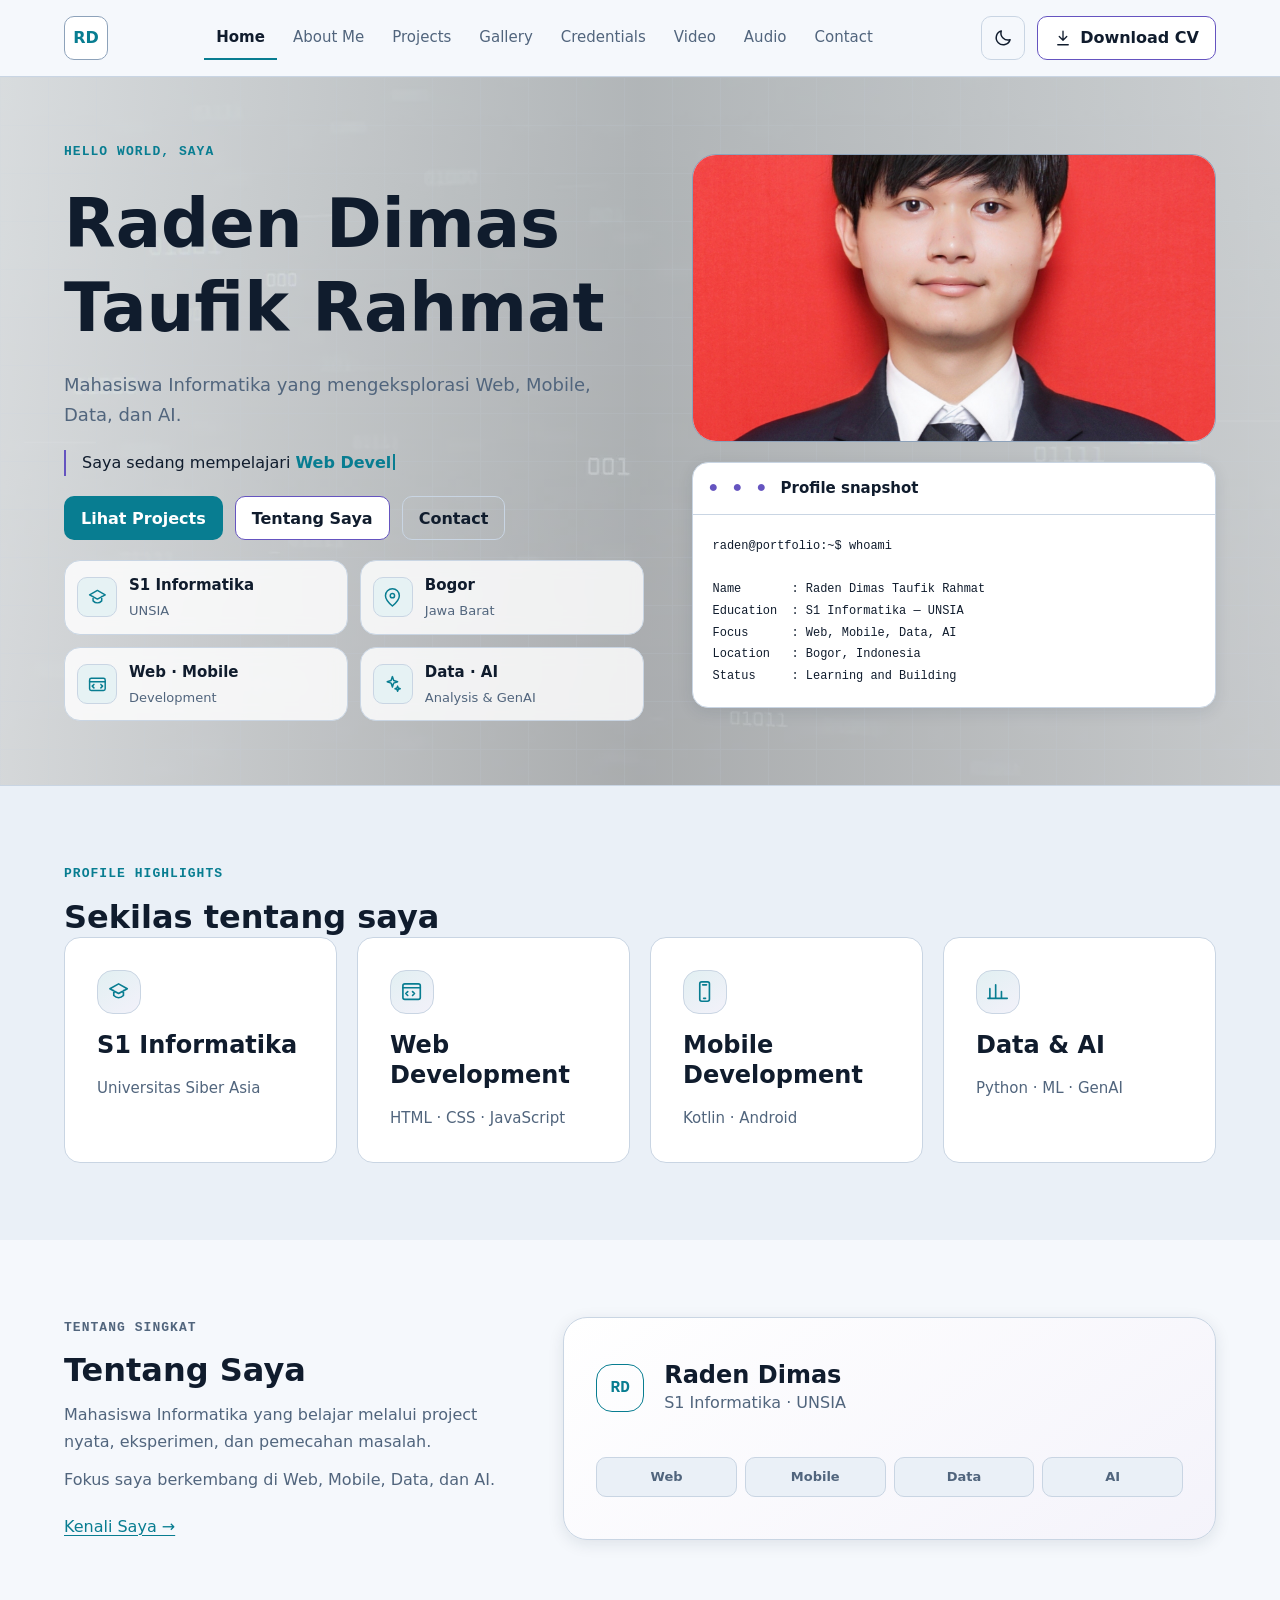
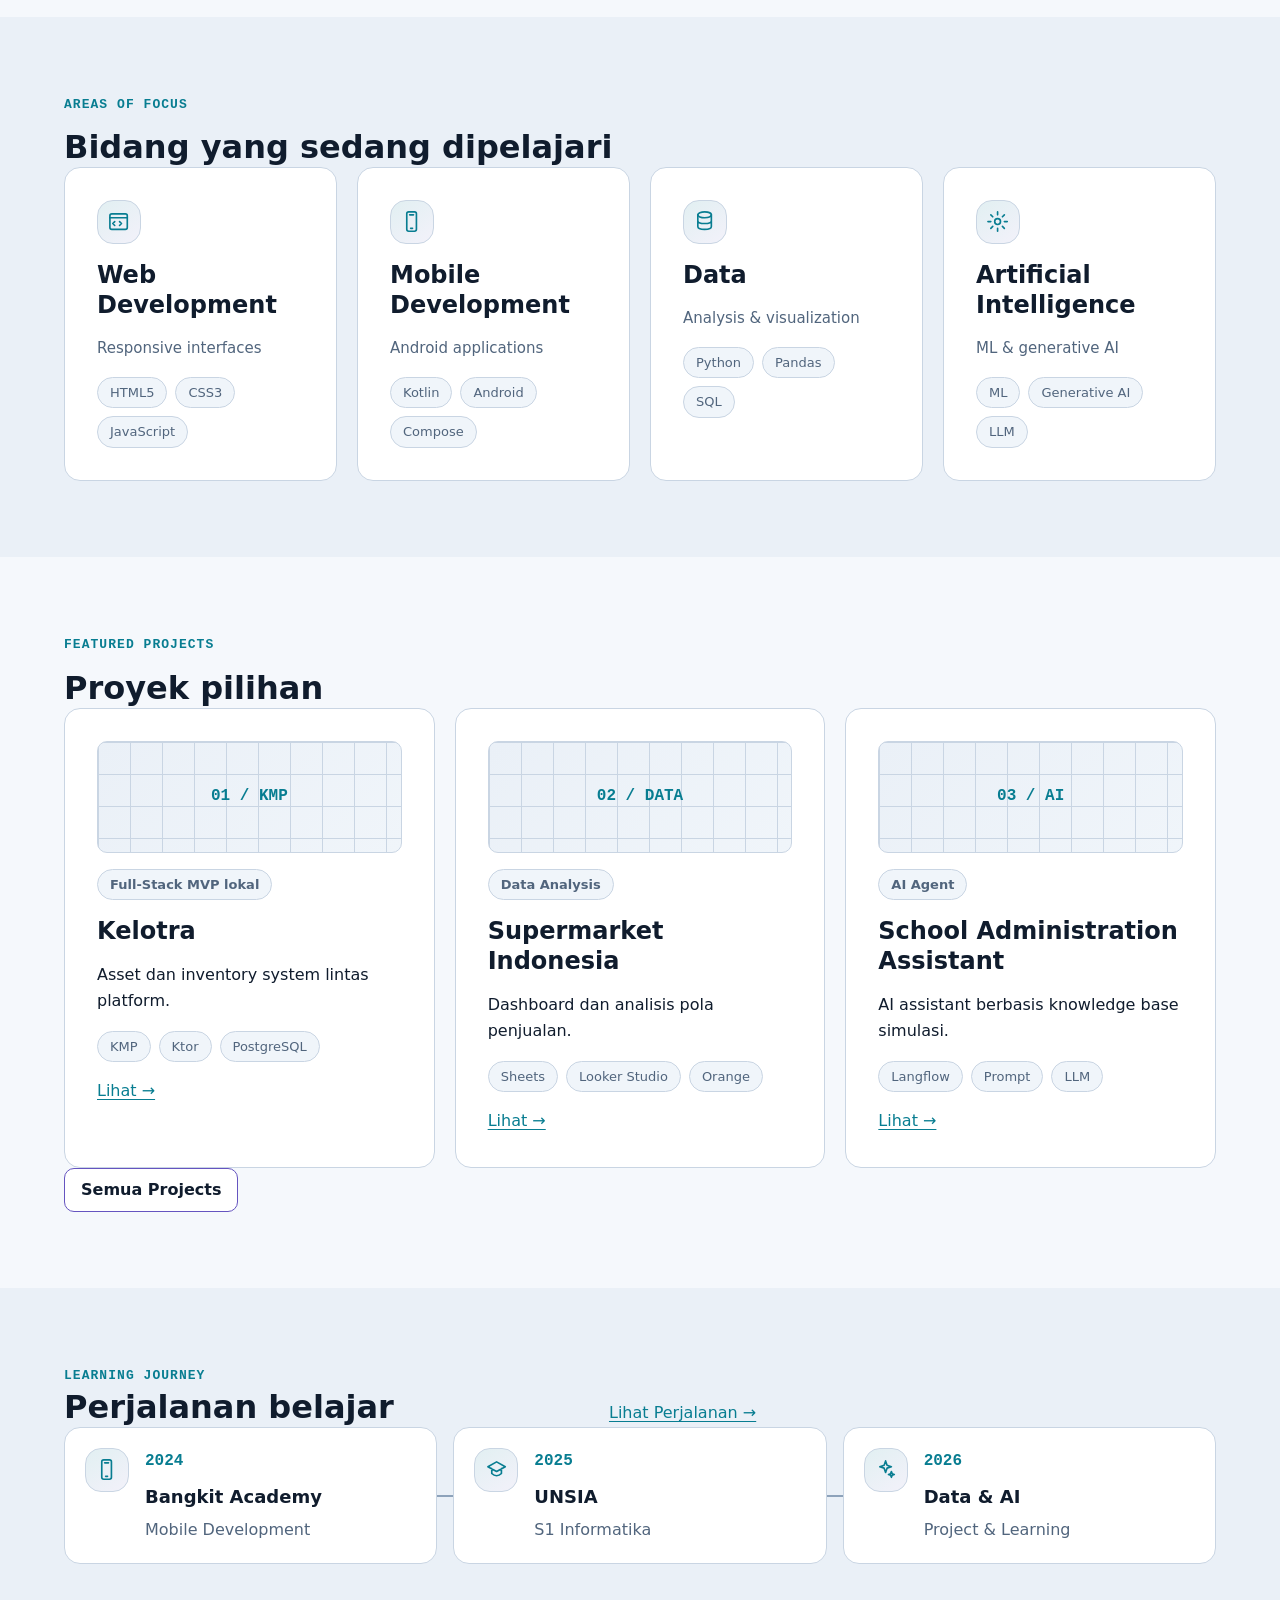
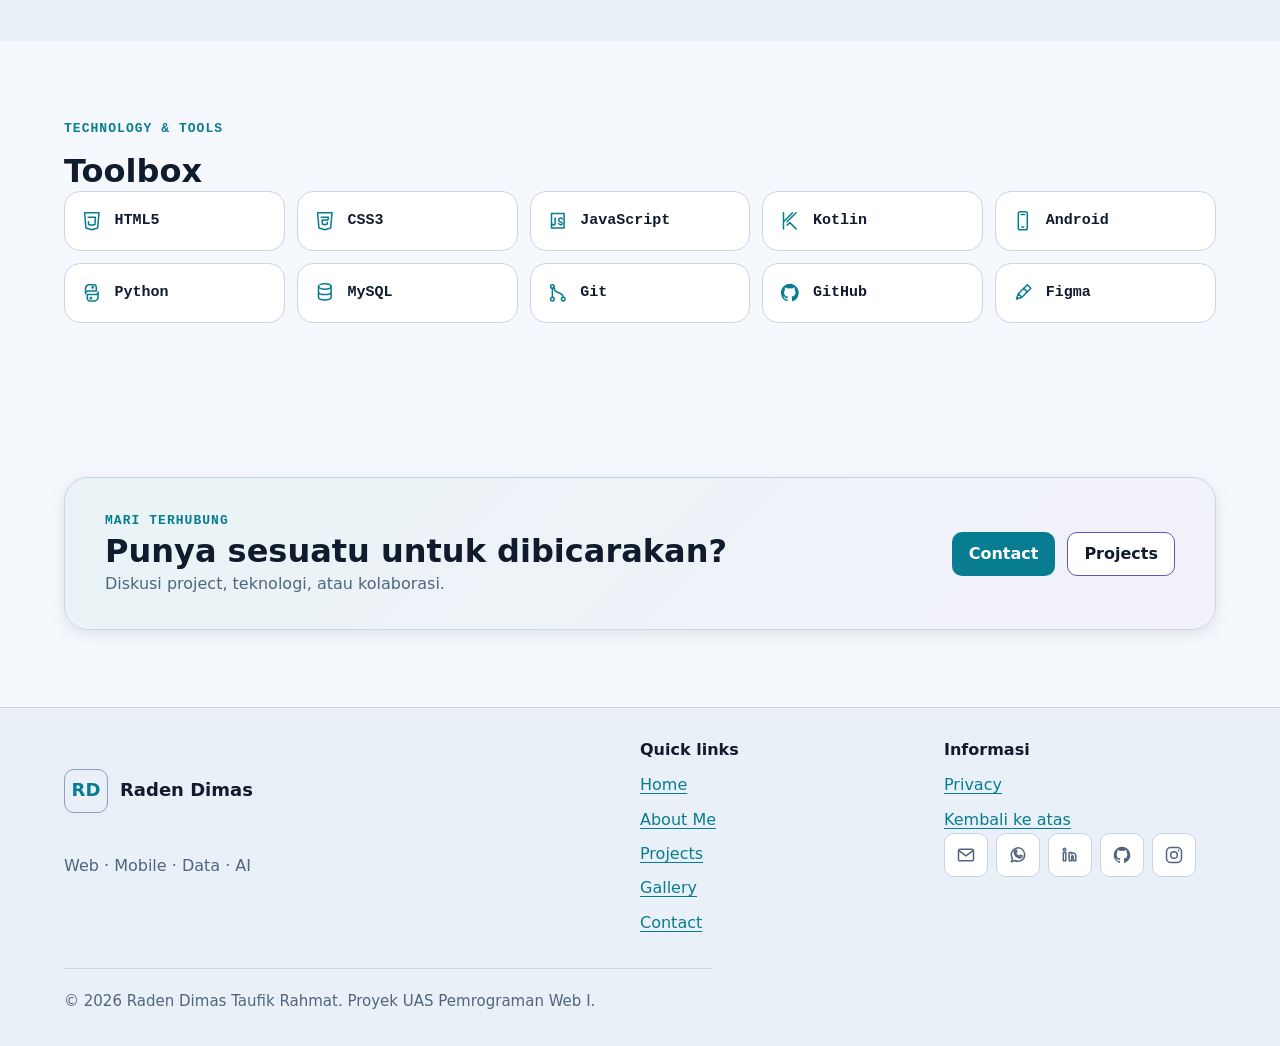
==== commit db30f88e: "refactor: rebalance home visual hierarchy" ====
--- a/index.html
+++ b/index.html
@@ -107,8 +107,8 @@
             <h1 id="home-title">Raden Dimas Taufik Rahmat</h1>
             <p class="hero-description">Mahasiswa Informatika yang mengeksplorasi Web, Mobile, Data, dan AI.</p>
             <p class="typing-fallback">Saya sedang mempelajari <strong class="typing-text"><span class="typing-text__output" data-typing-text data-typing-words="Web Development|Mobile Development|Data Science|Artificial Intelligence" aria-hidden="true">Web Development</span><span class="typing-text__cursor" data-typing-cursor aria-hidden="true"></span><span class="sr-only">Web Development, Mobile Development, Data Science, dan Artificial Intelligence</span></strong></p>
-            <div class="hero-actions"><a class="button button--primary" href="projects.html">Projects</a><a class="button button--secondary" href="about.html">About</a><a class="button button--ghost" href="contact.html">Contact</a></div>
-            <dl class="profile-facts icon-facts"><div><dt><svg viewBox="0 0 24 24" aria-hidden="true" focusable="false"><path d="m3 9 9-5 9 5-9 5-9-5Zm4 2v5c3 3 7 3 10 0v-5"/></svg><span class="sr-only">Program studi</span></dt><dd>S1 Informatika</dd></div><div><dt><svg viewBox="0 0 24 24" aria-hidden="true" focusable="false"><path d="M20 10c0 5-8 12-8 12S4 15 4 10a8 8 0 1 1 16 0Z"/><circle cx="12" cy="10" r="2.5"/></svg><span class="sr-only">Domisili</span></dt><dd>Bogor</dd></div><div><dt><svg viewBox="0 0 24 24" aria-hidden="true" focusable="false"><rect x="3" y="5" width="18" height="14" rx="2"/><path d="m8 10-2 2 2 2m8-4 2 2-2 2"/></svg><span class="sr-only">Fokus pengembangan</span></dt><dd>Web · Mobile</dd></div><div><dt><svg viewBox="0 0 24 24" aria-hidden="true" focusable="false"><path d="M12 3v3M5 12h3m8 0h3M9 18h6M8 12a4 4 0 1 1 8 0c0 2-1 3-2 4h-4c-1-1-2-2-2-4Z"/></svg><span class="sr-only">Fokus data dan AI</span></dt><dd>Data · AI</dd></div></dl>
+            <div class="hero-actions"><a class="button button--primary" href="projects.html">Lihat Projects</a><a class="button button--secondary" href="about.html">Tentang Saya</a><a class="button button--ghost" href="contact.html">Contact</a></div>
+            <dl class="profile-facts icon-facts"><div><dt><svg viewBox="0 0 24 24" aria-hidden="true" focusable="false"><path d="m3 9 9-5 9 5-9 5-9-5Zm4 2v5c3 3 7 3 10 0v-5"/></svg><span class="sr-only">Program studi</span></dt><dd><strong>S1 Informatika</strong><span>UNSIA</span></dd></div><div><dt><svg viewBox="0 0 24 24" aria-hidden="true" focusable="false"><path d="M20 10c0 5-8 12-8 12S4 15 4 10a8 8 0 1 1 16 0Z"/><circle cx="12" cy="10" r="2.5"/></svg><span class="sr-only">Domisili</span></dt><dd><strong>Bogor</strong><span>Jawa Barat</span></dd></div><div><dt><svg viewBox="0 0 24 24" aria-hidden="true" focusable="false"><rect x="3" y="5" width="18" height="14" rx="2"/><path d="M3 9h18m-13 3-2 2 2 2m8-4 2 2-2 2"/></svg><span class="sr-only">Fokus pengembangan</span></dt><dd><strong>Web · Mobile</strong><span>Development</span></dd></div><div><dt><svg viewBox="0 0 24 24" aria-hidden="true" focusable="false"><path d="m12 3 1.5 4.5L18 9l-4.5 1.5L12 15l-1.5-4.5L6 9l4.5-1.5L12 3Zm6 11 .8 2.2L21 17l-2.2.8L18 20l-.8-2.2L15 17l2.2-.8L18 14Z"/></svg><span class="sr-only">Fokus data dan AI</span></dt><dd><strong>Data · AI</strong><span>Analysis &amp; GenAI</span></dd></div></dl>
           </div>
           <div class="home-hero__visual">
             <figure class="profile-frame"><img class="profile-frame__image" src="assets/images/profile/raden-dimas-profile.jpg" alt="Foto Raden Dimas Taufik Rahmat" width="1576" height="2364"></figure>
@@ -124,39 +124,47 @@
       </section>
 
       <section class="section section--subtle" aria-labelledby="highlights-title"><div class="container stack--lg"><header class="section-heading"><p class="eyebrow">Profile highlights</p><h2 id="highlights-title">Sekilas tentang saya</h2></header><div class="highlight-grid icon-card-grid">
-        <article class="card icon-card"><span class="feature-icon"><svg viewBox="0 0 24 24" aria-hidden="true" focusable="false"><path d="m3 9 9-5 9 5-9 5-9-5Zm4 2v5c3 3 7 3 10 0v-5"/></svg></span><h3>S1 Informatika</h3><span>UNSIA</span></article>
-        <article class="card icon-card"><span class="feature-icon"><svg viewBox="0 0 24 24" aria-hidden="true" focusable="false"><rect x="3" y="4" width="18" height="16" rx="2"/><path d="M3 8h18m-13 4-2 2 2 2m5-4 2 2-2 2"/></svg></span><h3>Web</h3><span>HTML · CSS · JS</span></article>
-        <article class="card icon-card"><span class="feature-icon"><svg viewBox="0 0 24 24" aria-hidden="true" focusable="false"><rect x="7" y="2" width="10" height="20" rx="2"/><path d="M10 5h4m-3 14h2"/></svg></span><h3>Mobile</h3><span>Kotlin · Android</span></article>
+        <article class="card icon-card"><span class="feature-icon"><svg viewBox="0 0 24 24" aria-hidden="true" focusable="false"><path d="m3 9 9-5 9 5-9 5-9-5Zm4 2v5c3 3 7 3 10 0v-5"/></svg></span><h3>S1 Informatika</h3><span>Universitas Siber Asia</span></article>
+        <article class="card icon-card"><span class="feature-icon"><svg viewBox="0 0 24 24" aria-hidden="true" focusable="false"><rect x="3" y="4" width="18" height="16" rx="2"/><path d="M3 8h18m-13 4-2 2 2 2m5-4 2 2-2 2"/></svg></span><h3>Web Development</h3><span>HTML · CSS · JavaScript</span></article>
+        <article class="card icon-card"><span class="feature-icon"><svg viewBox="0 0 24 24" aria-hidden="true" focusable="false"><rect x="7" y="2" width="10" height="20" rx="2"/><path d="M10 5h4m-3 14h2"/></svg></span><h3>Mobile Development</h3><span>Kotlin · Android</span></article>
         <article class="card icon-card"><span class="feature-icon"><svg viewBox="0 0 24 24" aria-hidden="true" focusable="false"><path d="M4 19V9m6 10V5m6 14v-7m6 7H2"/></svg></span><h3>Data &amp; AI</h3><span>Python · ML · GenAI</span></article>
       </div></div></section>
 
-      <section class="section" aria-labelledby="about-preview-title"><div class="container about-preview about-preview--compact"><span class="feature-icon feature-icon--large"><svg viewBox="0 0 24 24" aria-hidden="true" focusable="false"><circle cx="12" cy="8" r="4"/><path d="M4 21c1-5 4-7 8-7s7 2 8 7"/></svg></span><header class="section-heading"><p class="eyebrow">Tentang singkat</p><h2 id="about-preview-title">Tentang Saya</h2><p>Belajar teknologi melalui proyek, eksperimen, dan pemecahan masalah.</p></header><a class="button button--secondary" href="about.html">Kenali Saya</a></div></section>
+      <section class="section" aria-labelledby="about-preview-title"><div class="container about-preview about-preview--editorial"><div class="about-preview__copy"><header class="section-heading"><p class="eyebrow">Tentang singkat</p><h2 id="about-preview-title">Tentang Saya</h2><p>Mahasiswa Informatika yang belajar melalui project nyata, eksperimen, dan pemecahan masalah.</p><p>Fokus saya berkembang di Web, Mobile, Data, dan AI.</p></header><a class="text-link" href="about.html">Kenali Saya →</a></div><article class="identity-card" aria-label="Identitas singkat Raden Dimas"><span class="identity-card__mark" aria-hidden="true">RD</span><div><h3>Raden Dimas</h3><p>S1 Informatika · UNSIA</p></div><ul class="identity-card__chips"><li>Web</li><li>Mobile</li><li>Data</li><li>AI</li></ul></article></div></section>
 
       <section class="section section--subtle" aria-labelledby="focus-title"><div class="container stack--lg"><header class="section-heading"><p class="eyebrow">Areas of focus</p><h2 id="focus-title">Bidang yang sedang dipelajari</h2></header><div class="focus-grid">
-        <article class="focus-card card"><span class="feature-icon"><svg viewBox="0 0 24 24" aria-hidden="true" focusable="false"><rect x="3" y="4" width="18" height="16" rx="2"/><path d="M3 8h18m-13 4-2 2 2 2m5-4 2 2-2 2"/></svg></span><h3>Web Development</h3><ul class="tag-list"><li>HTML5</li><li>CSS3</li><li>JavaScript</li></ul></article>
-        <article class="focus-card card"><span class="feature-icon"><svg viewBox="0 0 24 24" aria-hidden="true" focusable="false"><rect x="7" y="2" width="10" height="20" rx="2"/><path d="M10 5h4m-3 14h2"/></svg></span><h3>Mobile Development</h3><ul class="tag-list"><li>Kotlin</li><li>Android</li><li>Compose</li></ul></article>
-        <article class="focus-card card"><span class="feature-icon"><svg viewBox="0 0 24 24" aria-hidden="true" focusable="false"><path d="M4 19V9m6 10V5m6 14v-7m6 7H2"/></svg></span><h3>Data</h3><ul class="tag-list"><li>Python</li><li>Pandas</li><li>SQL</li></ul></article>
-        <article class="focus-card card"><span class="feature-icon"><svg viewBox="0 0 24 24" aria-hidden="true" focusable="false"><path d="M12 3v3M5 12h3m8 0h3M9 18h6M8 12a4 4 0 1 1 8 0c0 2-1 3-2 4h-4c-1-1-2-2-2-4Z"/></svg></span><h3>Artificial Intelligence</h3><ul class="tag-list"><li>ML</li><li>Generative AI</li><li>LLM</li></ul></article>
+        <article class="focus-card card"><span class="feature-icon"><svg viewBox="0 0 24 24" aria-hidden="true" focusable="false"><rect x="3" y="4" width="18" height="16" rx="2"/><path d="M3 8h18m-13 4-2 2 2 2m5-4 2 2-2 2"/></svg></span><h3>Web Development</h3><p>Responsive interfaces</p><ul class="tag-list"><li>HTML5</li><li>CSS3</li><li>JavaScript</li></ul></article>
+        <article class="focus-card card"><span class="feature-icon"><svg viewBox="0 0 24 24" aria-hidden="true" focusable="false"><rect x="7" y="2" width="10" height="20" rx="2"/><path d="M10 5h4m-3 14h2"/></svg></span><h3>Mobile Development</h3><p>Android applications</p><ul class="tag-list"><li>Kotlin</li><li>Android</li><li>Compose</li></ul></article>
+        <article class="focus-card card"><span class="feature-icon"><svg viewBox="0 0 24 24" aria-hidden="true" focusable="false"><ellipse cx="12" cy="5" rx="7" ry="3"/><path d="M5 5v6c0 1.7 3.1 3 7 3s7-1.3 7-3V5M5 11v6c0 1.7 3.1 3 7 3s7-1.3 7-3v-6"/></svg></span><h3>Data</h3><p>Analysis &amp; visualization</p><ul class="tag-list"><li>Python</li><li>Pandas</li><li>SQL</li></ul></article>
+        <article class="focus-card card"><span class="feature-icon"><svg viewBox="0 0 24 24" aria-hidden="true" focusable="false"><circle cx="12" cy="12" r="3"/><path d="M12 2v3m0 14v3M2 12h3m14 0h3M5 5l2 2m10 10 2 2M19 5l-2 2M7 17l-2 2"/></svg></span><h3>Artificial Intelligence</h3><p>ML &amp; generative AI</p><ul class="tag-list"><li>ML</li><li>Generative AI</li><li>LLM</li></ul></article>
       </div></div></section>
 
       <section class="section" aria-labelledby="projects-preview-title"><div class="container stack--lg"><header class="section-heading"><p class="eyebrow">Featured projects</p><h2 id="projects-preview-title">Proyek pilihan</h2></header><div class="project-preview-grid">
         <article class="project-preview-card card card--interactive"><div class="project-preview-card__visual" aria-hidden="true">01 / KMP</div><p><span class="badge">Full-Stack MVP lokal</span></p><h3>Kelotra</h3><p>Asset dan inventory system lintas platform.</p><ul class="tag-list"><li>KMP</li><li>Ktor</li><li>PostgreSQL</li></ul><a href="projects.html#project-kelotra" aria-label="Lihat project Kelotra">Lihat →</a></article>
         <article class="project-preview-card card card--interactive"><div class="project-preview-card__visual" aria-hidden="true">02 / DATA</div><p><span class="badge">Data Analysis</span></p><h3>Supermarket Indonesia</h3><p>Dashboard dan analisis pola penjualan.</p><ul class="tag-list"><li>Sheets</li><li>Looker Studio</li><li>Orange</li></ul><a href="projects.html#project-supermarket-indonesia" aria-label="Lihat project Analisis Bisnis Supermarket Indonesia">Lihat →</a></article>
         <article class="project-preview-card card card--interactive"><div class="project-preview-card__visual" aria-hidden="true">03 / AI</div><p><span class="badge">AI Agent</span></p><h3>School Administration Assistant</h3><p>AI assistant berbasis knowledge base simulasi.</p><ul class="tag-list"><li>Langflow</li><li>Prompt</li><li>LLM</li></ul><a href="projects.html#project-school-administration-assistant" aria-label="Lihat School Administration Knowledge Assistant">Lihat →</a></article>
-        <article class="project-preview-card card card--interactive"><div class="project-preview-card__visual" aria-hidden="true">04 / WEB</div><p><span class="badge">Web Development</span></p><h3>Digital Portfolio</h3><p>Portfolio statis, responsif, dan accessible.</p><ul class="tag-list"><li>HTML5</li><li>CSS3</li><li>JavaScript</li></ul><a href="projects.html#project-digital-portfolio" aria-label="Lihat Raden Dimas Digital Portfolio">Lihat →</a></article>
       </div><p><a class="button button--secondary" href="projects.html">Semua Projects</a></p></div></section>
 
-      <section class="section section--subtle" aria-labelledby="journey-title"><div class="container journey-layout"><header class="section-heading"><p class="eyebrow">Learning journey</p><h2 id="journey-title">Perjalanan belajar</h2><a href="about.html">Detail perjalanan</a></header><ol class="journey-preview">
-        <li><time datetime="2024">2024</time><article><h3>Bangkit Academy</h3><span>Mobile Development</span></article></li>
-        <li><time datetime="2025">2025</time><article><h3>Universitas Siber Asia</h3><span>S1 Informatika</span></article></li>
-        <li><time datetime="2026">2026</time><article><h3>Data &amp; AI</h3><span>Project &amp; learning</span></article></li>
+      <section class="section section--subtle" aria-labelledby="journey-title"><div class="container stack--lg"><header class="section-heading section-heading--row"><div><p class="eyebrow">Learning journey</p><h2 id="journey-title">Perjalanan belajar</h2></div><a class="text-link" href="about.html">Lihat Perjalanan →</a></header><ol class="journey-preview journey-preview--horizontal">
+        <li><span class="feature-icon"><svg viewBox="0 0 24 24" aria-hidden="true" focusable="false"><rect x="7" y="2" width="10" height="20" rx="2"/><path d="M10 5h4m-3 14h2"/></svg></span><time datetime="2024">2024</time><article><h3>Bangkit Academy</h3><span>Mobile Development</span></article></li>
+        <li><span class="feature-icon"><svg viewBox="0 0 24 24" aria-hidden="true" focusable="false"><path d="m3 9 9-5 9 5-9 5-9-5Zm4 2v5c3 3 7 3 10 0v-5"/></svg></span><time datetime="2025">2025</time><article><h3>UNSIA</h3><span>S1 Informatika</span></article></li>
+        <li><span class="feature-icon"><svg viewBox="0 0 24 24" aria-hidden="true" focusable="false"><path d="m12 3 1.5 4.5L18 9l-4.5 1.5L12 15l-1.5-4.5L6 9l4.5-1.5L12 3Zm6 11 .8 2.2L21 17l-2.2.8L18 20l-.8-2.2L15 17l2.2-.8L18 14Z"/></svg></span><time datetime="2026">2026</time><article><h3>Data &amp; AI</h3><span>Project &amp; Learning</span></article></li>
       </ol></div></section>
 
-      <section class="section" aria-labelledby="technology-title"><div class="container stack--lg"><header class="section-heading"><p class="eyebrow">Technology &amp; tools</p><h2 id="technology-title">Toolbox</h2></header><div class="tool-cloud" aria-label="Teknologi yang sedang dipelajari">
-        <span>HTML</span><span>CSS</span><span>JavaScript</span><span>Kotlin</span><span>Android</span><span>Python</span><span>MySQL</span><span>Git</span><span>GitHub</span><span>Figma</span>
-      </div></div></section>
-
-      <section class="section home-cta" aria-labelledby="home-cta-title"><div class="container home-cta__inner"><div class="stack--sm"><p class="eyebrow">Mari terhubung</p><h2 id="home-cta-title">Punya sesuatu untuk dibicarakan?</h2></div><div class="hero-actions"><a class="button button--primary" href="contact.html">Contact</a><a class="button button--secondary" href="projects.html">Projects</a></div></div></section>
+      <section class="section" aria-labelledby="technology-title"><div class="container stack--lg"><header class="section-heading"><p class="eyebrow">Technology &amp; tools</p><h2 id="technology-title">Toolbox</h2></header><ul class="toolbox-grid" aria-label="Teknologi yang sedang dipelajari">
+        <li><svg viewBox="0 0 24 24" aria-hidden="true" focusable="false"><path d="M4 3h16l-1.5 17L12 22l-6.5-2L4 3Zm4 5h8l-.5 8-3.5 1-3.5-1-.2-3"/></svg><span>HTML5</span></li>
+        <li><svg viewBox="0 0 24 24" aria-hidden="true" focusable="false"><path d="M4 3h16l-1.5 17L12 22l-6.5-2L4 3Zm4 5h8l-.5 3H9l.3 4.5 2.7.8 2.7-.8.2-2"/></svg><span>CSS3</span></li>
+        <li><svg viewBox="0 0 24 24" aria-hidden="true" focusable="false"><path d="M5 4h14v16H5zM9 9v6c0 2-2 2-3 1m7-1c1 2 4 2 4 0 0-2-4-1-4-4 0-2 3-3 4-1"/></svg><span>JavaScript</span></li>
+        <li><svg viewBox="0 0 24 24" aria-hidden="true" focusable="false"><path d="M5 3v18m0-8 10-10m-6 14 3-3 7 7M9 13l10-10"/></svg><span>Kotlin</span></li>
+        <li><svg viewBox="0 0 24 24" aria-hidden="true" focusable="false"><rect x="7" y="2" width="10" height="20" rx="2"/><path d="M10 5h4m-3 14h2"/></svg><span>Android</span></li>
+        <li><svg viewBox="0 0 24 24" aria-hidden="true" focusable="false"><path d="M8 3h6a3 3 0 0 1 3 3v4H8a3 3 0 0 0-3 3V8a5 5 0 0 1 3-5Zm8 18h-6a3 3 0 0 1-3-3v-4h9a3 3 0 0 0 3-3v5a5 5 0 0 1-3 5Z"/><circle cx="13" cy="6" r=".7"/><circle cx="11" cy="18" r=".7"/></svg><span>Python</span></li>
+        <li><svg viewBox="0 0 24 24" aria-hidden="true" focusable="false"><ellipse cx="12" cy="5" rx="7" ry="3"/><path d="M5 5v6c0 1.7 3.1 3 7 3s7-1.3 7-3V5M5 11v6c0 1.7 3.1 3 7 3s7-1.3 7-3v-6"/></svg><span>MySQL</span></li>
+        <li><svg viewBox="0 0 24 24" aria-hidden="true" focusable="false"><circle cx="6" cy="5" r="2"/><circle cx="18" cy="19" r="2"/><circle cx="6" cy="19" r="2"/><path d="M6 7v10m2-10c0 6 10 4 10 10"/></svg><span>Git</span></li>
+        <li><svg class="toolbox-grid__fill" viewBox="0 0 24 24" aria-hidden="true" focusable="false"><path d="M12 2a10 10 0 0 0-3.16 19.49c.5.09.68-.22.68-.48v-1.86c-2.78.6-3.37-1.18-3.37-1.18-.45-1.16-1.11-1.47-1.11-1.47-.91-.62.07-.61.07-.61 1 .07 1.53 1.03 1.53 1.03.9 1.53 2.35 1.09 2.92.83.09-.65.35-1.09.64-1.34-2.22-.25-4.55-1.11-4.55-4.94 0-1.09.39-1.98 1.03-2.68-.1-.25-.45-1.27.1-2.64 0 0 .84-.27 2.75 1.02A9.6 9.6 0 0 1 12 6.84a9.6 9.6 0 0 1 2.5.34c1.91-1.3 2.75-1.02 2.75-1.02.55 1.37.2 2.39.1 2.64.64.7 1.03 1.59 1.03 2.68 0 3.84-2.34 4.68-4.57 4.93.36.31.68.92.68 1.85v2.75c0 .27.18.58.69.48A10 10 0 0 0 12 2Z"/></svg><span>GitHub</span></li>
+        <li><svg viewBox="0 0 24 24" aria-hidden="true" focusable="false"><path d="m5 19 2-6L17 3l4 4-10 10-6 2Zm8-12 4 4M7 13l4 4"/></svg><span>Figma</span></li>
+      </ul></div></section>
+
+      <section class="section home-cta" aria-labelledby="home-cta-title"><div class="container home-cta__inner"><div class="stack--sm"><p class="eyebrow">Mari terhubung</p><h2 id="home-cta-title">Punya sesuatu untuk dibicarakan?</h2><p>Diskusi project, teknologi, atau kolaborasi.</p></div><div class="hero-actions"><a class="button button--primary" href="contact.html">Contact</a><a class="button button--secondary" href="projects.html">Projects</a></div></div></section>
     </main>
 
     <footer class="site-footer">
--- a/assets/css/pages.css
+++ b/assets/css/pages.css
@@ -45,6 +45,7 @@
 
 /* Home — Milestone 5. */
 .home-page { overflow: hidden; }
+.home-page > .section:not(.home-hero) { padding-block: clamp(3.5rem, 6vw, 5rem); }
 .home-hero { --hero-video-opacity: 0.88; --hero-video-filter: brightness(1.5) contrast(1.18); --hero-video-overlay: linear-gradient(90deg, rgb(3 12 25 / 62%) 0%, rgb(3 12 25 / 36%) 48%, rgb(3 12 25 / 52%) 100%); position: relative; isolation: isolate; overflow: hidden; border-block-end: var(--border-width) solid var(--color-border); }
 [data-theme="light"] .home-hero { --hero-video-opacity: 0.38; --hero-video-filter: brightness(1.15) contrast(1.1); --hero-video-overlay: linear-gradient(90deg, rgb(247 250 252 / 86%) 0%, rgb(247 250 252 / 68%) 50%, rgb(247 250 252 / 80%) 100%); }
 .home-hero::before { position: absolute; z-index: 1; inset: 0; background-image: linear-gradient(var(--color-border) 1px, transparent 1px), linear-gradient(90deg, var(--color-border) 1px, transparent 1px); background-size: 3rem 3rem; content: ""; opacity: 0.12; pointer-events: none; }
@@ -58,13 +59,14 @@
 .typing-fallback { padding-inline-start: var(--space-4); border-inline-start: var(--border-width-strong) solid var(--color-secondary); }
 .typing-fallback strong { color: var(--color-primary); }
 .hero-actions { display: flex; flex-wrap: wrap; gap: var(--space-3); }
-.profile-facts { display: grid; grid-template-columns: repeat(2, minmax(0, 1fr)); gap: var(--space-4); }
-.profile-facts div { padding-block-start: var(--space-3); border-block-start: var(--border-width) solid var(--color-border); }
-.profile-facts dt { color: var(--color-text-muted); font-size: var(--font-size-xs); }
-.profile-facts dd { margin-block-start: var(--space-1); font-weight: var(--font-weight-semibold); }
-.icon-facts dt { display: grid; width: 2rem; height: 2rem; place-items: center; border-radius: var(--radius-md); background: var(--color-surface-elevated); color: var(--color-primary); }
-.icon-facts dt svg { width: 1.1rem; height: 1.1rem; fill: none; stroke: currentColor; stroke-width: 1.7; stroke-linecap: round; stroke-linejoin: round; }
-.icon-facts > div { display: grid; grid-template-columns: auto 1fr; align-items: center; gap: var(--space-2); }
+.profile-facts { display: grid; grid-template-columns: repeat(2, minmax(0, 1fr)); gap: var(--space-3); }
+.profile-facts div { min-width: 0; padding: var(--space-3); border: var(--border-width) solid var(--color-border); border-radius: var(--radius-lg); background: color-mix(in srgb, var(--color-surface) 82%, transparent); backdrop-filter: blur(8px); }
+.profile-facts dd { display: grid; gap: .15rem; margin: 0; }
+.profile-facts dd strong { font-size: var(--font-size-sm); }
+.profile-facts dd span { color: var(--color-text-muted); font-size: var(--font-size-xs); }
+.icon-facts dt { display: grid; width: 2.5rem; height: 2.5rem; flex: 0 0 auto; place-items: center; border: var(--border-width) solid var(--color-border); border-radius: var(--radius-md); background: color-mix(in srgb, var(--color-primary) 10%, var(--color-surface)); color: var(--color-primary); }
+.icon-facts dt svg { width: 1.3rem; height: 1.3rem; fill: none; stroke: currentColor; stroke-width: 1.7; stroke-linecap: round; stroke-linejoin: round; }
+.icon-facts > div { display: flex; align-items: center; gap: var(--space-3); }
 .home-hero__visual { display: grid; gap: var(--space-5); min-width: 0; }
 .profile-frame { position: relative; display: grid; min-height: 18rem; place-items: center; overflow: hidden; padding: 0; border: var(--border-width) solid var(--color-border-strong); border-radius: var(--radius-xl); background: linear-gradient(145deg, var(--color-surface-elevated), var(--color-surface)); }
 .profile-frame__image { position: absolute; inset: 0; display: block; width: 100%; height: 100%; object-fit: cover; object-position: center 28%; }
@@ -79,32 +81,45 @@
 .highlight-grid, .focus-grid, .project-preview-grid, .technology-groups { display: grid; grid-template-columns: minmax(0, 1fr); gap: var(--space-5); }
 .card-kicker { color: var(--color-primary); font-size: var(--font-size-xs); font-weight: var(--font-weight-semibold); text-transform: uppercase; }
 .highlight-grid .card, .focus-card, .project-preview-card, .technology-groups .card { display: grid; align-content: start; gap: var(--space-4); }
-.feature-icon { display: grid; width: 3rem; height: 3rem; place-items: center; border: var(--border-width) solid var(--color-border); border-radius: var(--radius-lg); background: linear-gradient(145deg, var(--color-surface-elevated), var(--color-background-subtle)); color: var(--color-primary); transition: transform var(--duration-fast) var(--ease-standard); }
-.feature-icon svg { width: 1.75rem; height: 1.75rem; fill: none; stroke: currentColor; stroke-width: 1.7; stroke-linecap: round; stroke-linejoin: round; }
-.feature-icon--large { width: 4rem; height: 4rem; }
-.feature-icon--large svg { width: 2.25rem; height: 2.25rem; }
-.icon-card { min-height: 11rem; justify-items: start; }
+.feature-icon { display: grid; width: 2.75rem; height: 2.75rem; place-items: center; border: var(--border-width) solid var(--color-border); border-radius: var(--radius-lg); background: linear-gradient(145deg, color-mix(in srgb, var(--color-primary) 12%, var(--color-surface)), color-mix(in srgb, var(--color-secondary) 8%, var(--color-surface))); color: var(--color-primary); transition: transform var(--duration-fast) var(--ease-standard); }
+.feature-icon svg { width: 1.45rem; height: 1.45rem; fill: none; stroke: currentColor; stroke-width: 1.7; stroke-linecap: round; stroke-linejoin: round; }
+.icon-card { min-height: 0; padding: clamp(var(--space-5), 2.4vw, var(--space-7)); justify-items: start; }
 .icon-card > span:last-child { color: var(--color-text-muted); font-size: var(--font-size-sm); }
 .icon-card:is(:hover,:focus-within) .feature-icon,.focus-card:is(:hover,:focus-within) .feature-icon { transform: translateY(-2px); }
-.about-preview--compact { grid-template-columns: auto minmax(0,1fr) auto; align-items: center; }
 .about-preview, .journey-layout { display: grid; gap: var(--space-7); }
-.focus-card svg { width: 2rem; color: var(--color-primary); }
+.about-preview--editorial { align-items: stretch; }
+.about-preview__copy { display: grid; align-content: center; gap: var(--space-5); }
+.about-preview__copy .section-heading { max-width: 39rem; }
+.about-preview__copy .section-heading p { color: var(--color-text-muted); }
+.identity-card { display: grid; grid-template-columns: auto minmax(0,1fr); align-items: center; gap: var(--space-5); padding: clamp(var(--space-5), 3vw, var(--space-7)); border: var(--border-width) solid var(--color-border); border-radius: var(--radius-xl); background: linear-gradient(145deg, var(--color-surface), color-mix(in srgb, var(--color-secondary) 7%, var(--color-surface))); box-shadow: var(--shadow-sm); }
+.identity-card__mark { display: grid; width: 3rem; height: 3rem; place-items: center; border: var(--border-width) solid var(--color-primary); border-radius: var(--radius-lg); color: var(--color-primary); font-family: var(--font-mono); font-weight: var(--font-weight-bold); }
+.identity-card p { color: var(--color-text-muted); }
+.identity-card__chips { grid-column: 1 / -1; display: grid; grid-template-columns: repeat(4,minmax(0,1fr)); gap: var(--space-2); padding: 0; list-style: none; }
+.identity-card__chips li { margin: 0; padding: var(--space-2); border: var(--border-width) solid var(--color-border); border-radius: var(--radius-md); background: var(--color-background-subtle); color: var(--color-text-muted); text-align: center; font-size: var(--font-size-xs); font-weight: var(--font-weight-semibold); }
+.focus-card { min-height: 0; padding: clamp(var(--space-5),2.4vw,var(--space-7)); }
+.focus-card > p { color: var(--color-text-muted); font-size: var(--font-size-sm); }
 .focus-card .tag-list li, .project-preview-card .tag-list li, .technology-groups .tag-list li { padding: var(--space-1) var(--space-3); border: var(--border-width) solid var(--color-border); border-radius: var(--radius-full); background: var(--color-surface-elevated); color: var(--color-text-muted); font-size: var(--font-size-xs); }
-.project-preview-card__visual { min-height: 8rem; display: grid; place-items: center; border: var(--border-width) dashed var(--color-border-strong); border-radius: var(--radius-md); background: linear-gradient(135deg, var(--color-background-subtle), var(--color-surface-elevated)); color: var(--color-primary); font-family: var(--font-mono); font-weight: var(--font-weight-bold); }
+.project-preview-grid { grid-template-columns: minmax(0,1fr); }
+.project-preview-card__visual { min-height: 7rem; display: grid; place-items: center; border: var(--border-width) solid var(--color-border); border-radius: var(--radius-md); background-image: linear-gradient(var(--color-border) 1px,transparent 1px),linear-gradient(90deg,var(--color-border) 1px,transparent 1px),linear-gradient(135deg,var(--color-background-subtle),var(--color-surface-elevated)); background-size: 2rem 2rem,2rem 2rem,auto; color: var(--color-primary); font-family: var(--font-mono); font-weight: var(--font-weight-bold); }
 .project-preview-card > p:first-of-type { display: flex; flex-wrap: wrap; align-items: center; gap: var(--space-2); color: var(--color-text-muted); font-size: var(--font-size-sm); }
-.journey-preview { display: grid; gap: 0; padding: 0; list-style: none; }
-.journey-preview li { position: relative; display: grid; grid-template-columns: 6rem minmax(0, 1fr); gap: var(--space-4); padding-block: 0 var(--space-7); }
-.journey-preview li + li { margin: 0; }
-.journey-preview li::before { position: absolute; inset-block: 0; inset-inline-start: 0.35rem; width: var(--border-width-strong); background: var(--color-border-strong); content: ""; }
-.journey-preview li::after { position: absolute; inset-block-start: 0.4rem; inset-inline-start: 0; width: 0.8rem; aspect-ratio: 1; border: var(--border-width-strong) solid var(--color-primary); border-radius: var(--radius-full); background: var(--color-background-subtle); content: ""; }
-.journey-preview time { padding-inline-start: var(--space-6); color: var(--color-primary); font-weight: var(--font-weight-semibold); }
+.section-heading--row { display: flex; flex-wrap: wrap; align-items: end; justify-content: space-between; gap: var(--space-4); }
+.journey-preview { display: grid; grid-template-columns: minmax(0,1fr); gap: var(--space-4); padding: 0; list-style: none; }
+.journey-preview li { position: relative; display: grid; grid-template-columns: auto minmax(0,1fr); gap: var(--space-3) var(--space-4); margin: 0; padding: var(--space-5); border: var(--border-width) solid var(--color-border); border-radius: var(--radius-lg); background: var(--color-surface); }
+.journey-preview li::after { position: absolute; z-index: 1; inset-block-start: 50%; inset-inline-end: calc(var(--space-4) * -1 - 1px); display: none; width: var(--space-4); height: var(--border-width-strong); background: var(--color-border-strong); content: ""; }
+.journey-preview time { align-self: center; color: var(--color-primary); font-family: var(--font-mono); font-weight: var(--font-weight-bold); }
 .journey-preview article { display: grid; gap: var(--space-2); }
+.journey-preview .feature-icon { grid-row: 1 / 3; }
 .journey-preview h3 { font-size: var(--font-size-md); }
 .journey-preview article > span { color: var(--color-text-muted); }
-.tool-cloud { display: grid; grid-template-columns: repeat(auto-fit,minmax(7rem,1fr)); gap: var(--space-3); }
-.tool-cloud span { display: grid; min-height: 4.5rem; place-items: center; padding: var(--space-3); border: var(--border-width) solid var(--color-border); border-radius: var(--radius-lg); background: var(--color-surface); color: var(--color-text); font-family: var(--font-mono); font-size: var(--font-size-sm); font-weight: var(--font-weight-semibold); }
-.home-cta { background: linear-gradient(135deg, var(--color-surface), var(--color-background-subtle)); }
+.toolbox-grid { display: grid; grid-template-columns: repeat(2,minmax(0,1fr)); gap: var(--space-3); padding: 0; list-style: none; }
+.toolbox-grid li { display: flex; min-width: 0; min-height: 3.75rem; align-items: center; gap: var(--space-3); margin: 0; padding: var(--space-3) var(--space-4); border: var(--border-width) solid var(--color-border); border-radius: var(--radius-lg); background: var(--color-surface); font-family: var(--font-mono); font-size: var(--font-size-sm); font-weight: var(--font-weight-semibold); transition: border-color var(--duration-fast) var(--ease-standard),transform var(--duration-fast) var(--ease-standard); }
+.toolbox-grid li:is(:hover,:focus-within) { border-color: var(--color-primary); transform: translateY(-2px); }
+.toolbox-grid svg { width: 1.35rem; height: 1.35rem; flex: 0 0 auto; fill: none; stroke: var(--color-primary); stroke-width: 1.7; stroke-linecap: round; stroke-linejoin: round; }
+.toolbox-grid .toolbox-grid__fill { fill: var(--color-primary); stroke: none; }
+.home-cta { background: transparent; }
 .home-cta__inner { display: grid; gap: var(--space-7); align-items: center; padding-block: var(--space-7); }
+.home-cta__inner { padding-inline: clamp(var(--space-5),4vw,var(--space-8)); border: var(--border-width) solid var(--color-border); border-radius: var(--radius-xl); background: linear-gradient(135deg,color-mix(in srgb,var(--color-primary) 9%,var(--color-surface)),color-mix(in srgb,var(--color-secondary) 8%,var(--color-surface))); box-shadow: var(--shadow-sm); }
+.home-cta__inner p:last-child { color: var(--color-text-muted); }
 
 /* About — Milestone 6. */
 .about-hero p:last-child { color: var(--color-text-muted); font-size: var(--font-size-md); }
--- a/assets/css/responsive.css
+++ b/assets/css/responsive.css
@@ -15,6 +15,8 @@
   .project-preview-grid,
   .technology-groups { grid-template-columns: repeat(2, minmax(0, 1fr)); }
 
+  .toolbox-grid { grid-template-columns: repeat(5, minmax(0, 1fr)); }
+
   .home-cta__inner { grid-template-columns: minmax(0, 1fr) auto; }
   .site-header__inner {
     grid-template-columns: auto 1fr auto;
@@ -89,6 +91,11 @@
   .highlight-grid,
   .focus-grid,
   .technology-groups { grid-template-columns: repeat(4, minmax(0, 1fr)); }
+
+  .project-preview-grid,
+  .journey-preview--horizontal { grid-template-columns: repeat(3, minmax(0, 1fr)); }
+
+  .journey-preview--horizontal li:not(:last-child)::after { display: block; }
   body.menu-open {
     overflow: visible;
   }
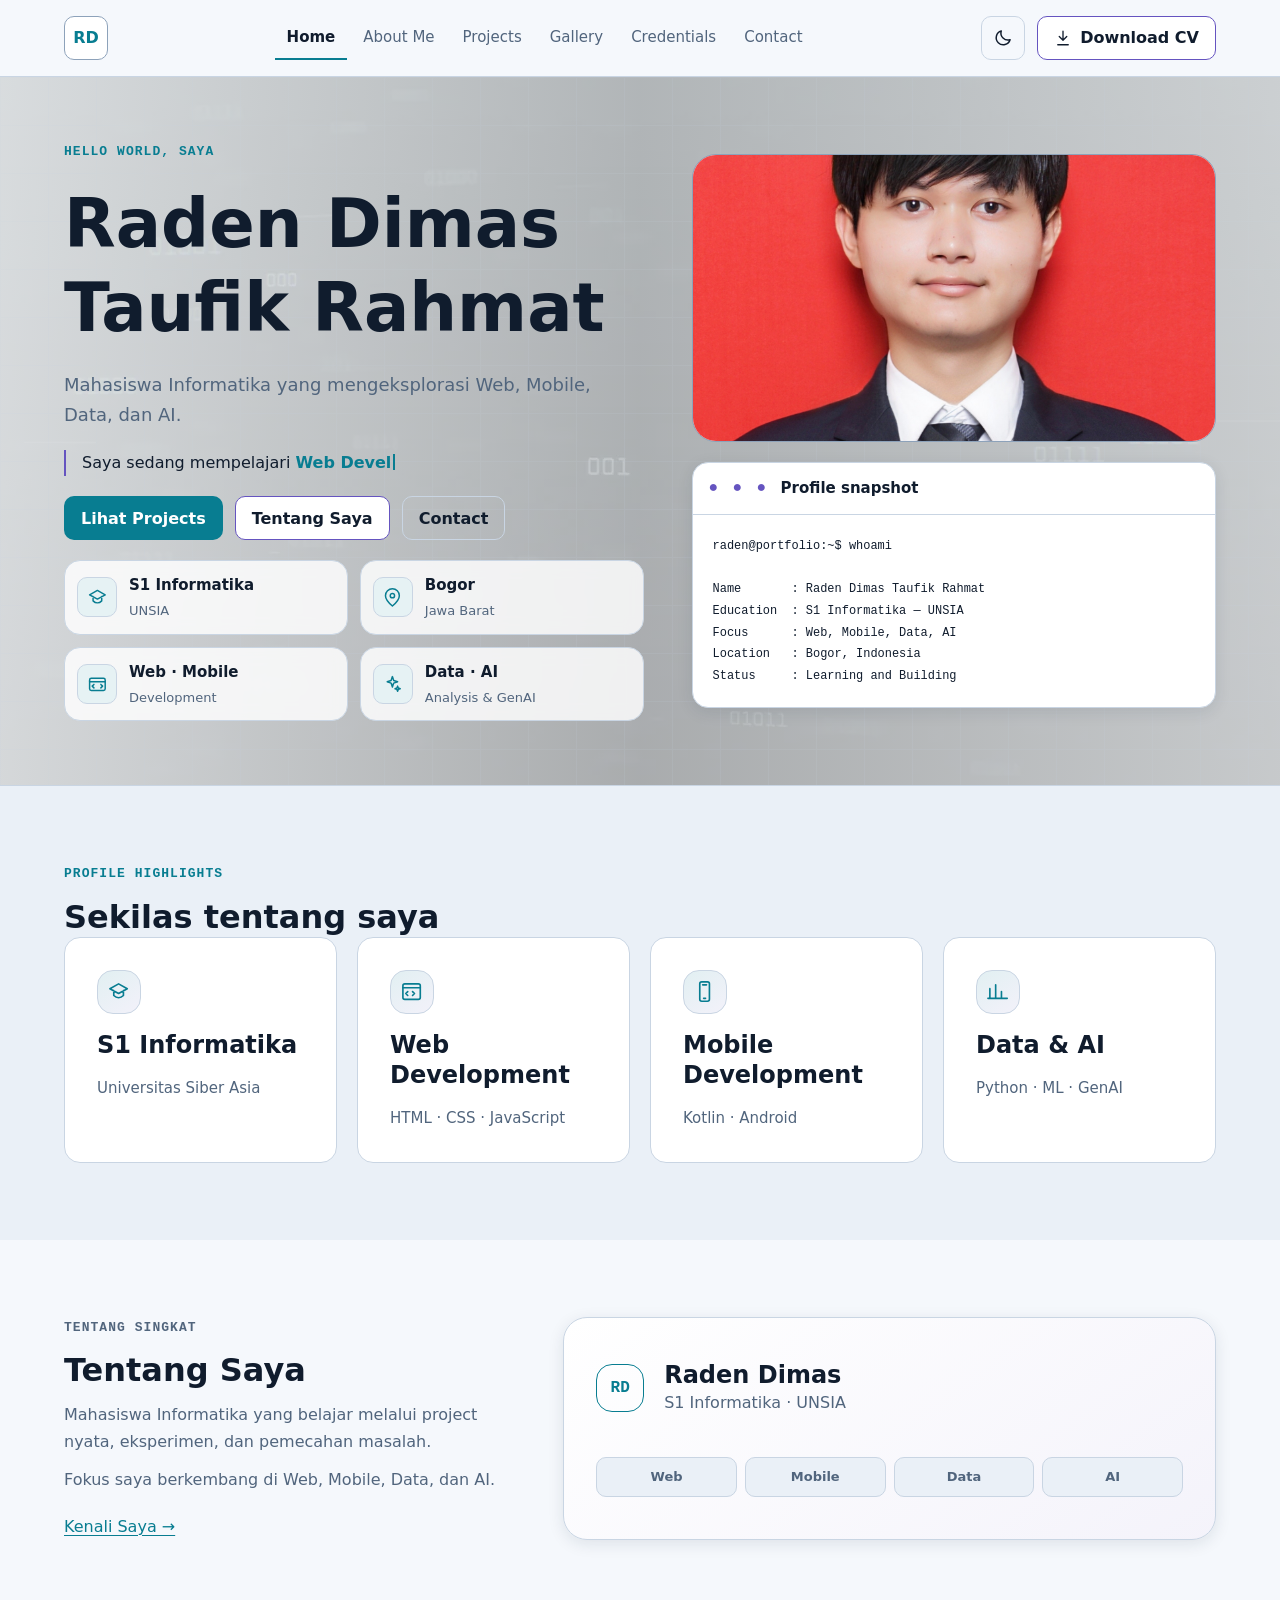
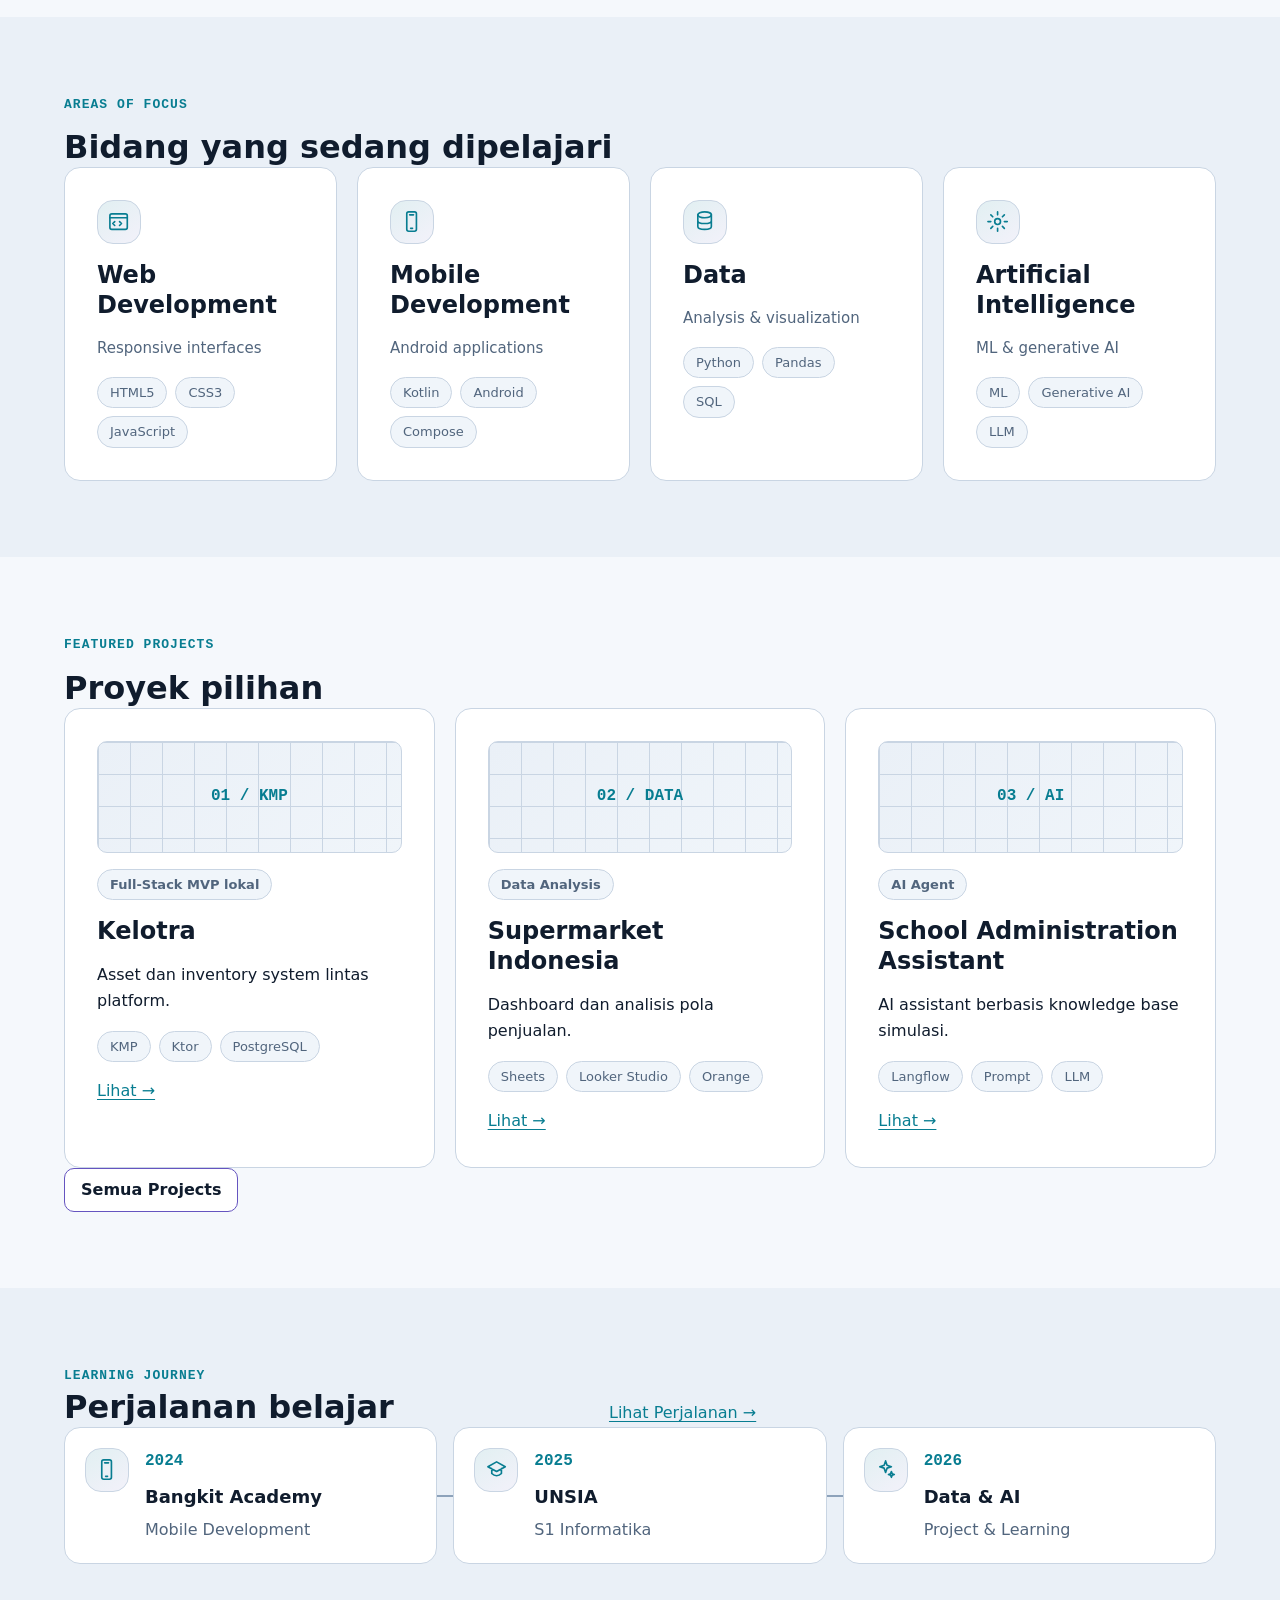
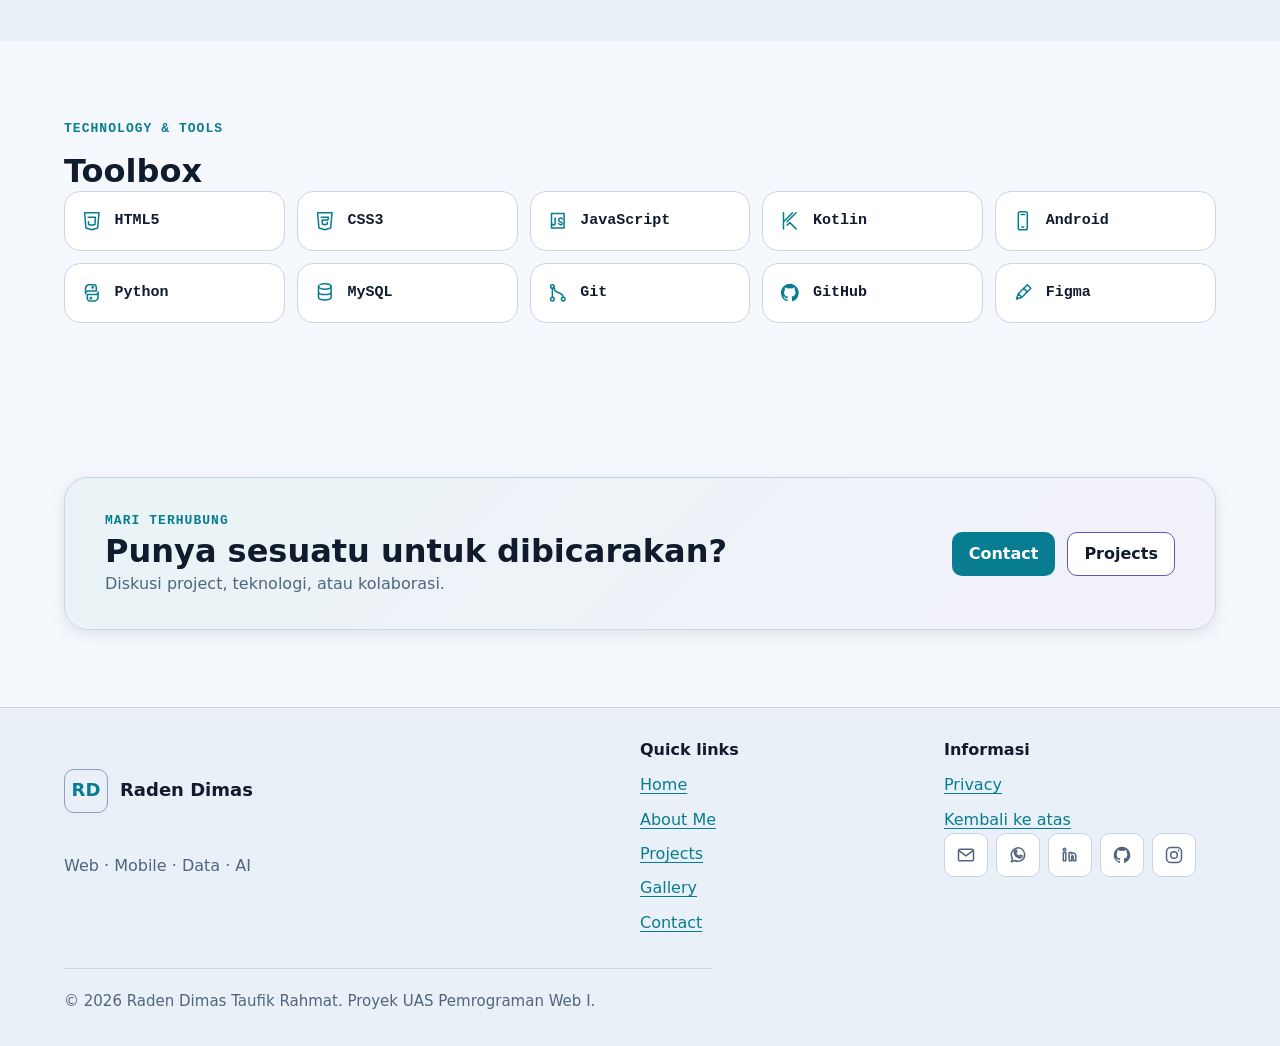
==== commit cbb60545: "refactor: simplify portfolio media and navigation" ====
--- a/index.html
+++ b/index.html
@@ -57,8 +57,6 @@
               <li><a class="site-nav__link" href="projects.html">Projects</a></li>
               <li><a class="site-nav__link" href="gallery.html">Gallery</a></li>
               <li><a class="site-nav__link" href="credentials.html">Credentials</a></li>
-              <li><a class="site-nav__link" href="video.html">Video</a></li>
-              <li><a class="site-nav__link" href="audio.html">Audio</a></li>
               <li><a class="site-nav__link" href="contact.html">Contact</a></li>
           </ul>
         </nav>
--- a/assets/css/pages.css
+++ b/assets/css/pages.css
@@ -136,6 +136,7 @@
 .profile-icon-list dd { margin:var(--space-1) 0 0; font-weight:var(--font-weight-semibold); }
 .about-story > .stack { max-width: var(--content-reading-width); }
 .values-grid, .about-technology-groups, .soft-skills-grid, .profile-support-grid { display: grid; grid-template-columns: minmax(0, 1fr); gap: var(--space-5); }
+.values-grid, .soft-skills-grid { margin-block-start: 1.75rem; }
 .value-card { display: grid; align-content: start; gap: var(--space-3); }
 .value-card > span { color: var(--color-primary); font-family: var(--font-mono); font-size: var(--font-size-sm); font-weight: var(--font-weight-bold); }
 .education-card { display: grid; gap: var(--space-5); }
@@ -174,7 +175,7 @@
 .projects-hero p:not(.eyebrow, .notice) { color: var(--color-text-muted); font-size: var(--font-size-md); }
 .projects-page .portfolio-summary { display: grid; gap: var(--space-4); }
 .project-process { display: grid; gap: var(--space-7); }
-.projects-toolbar { display: grid; gap: var(--space-5); padding: var(--space-5); border: var(--border-width) solid var(--color-border); border-radius: var(--radius-lg); background: var(--color-surface); }
+.projects-toolbar { display: grid; gap: var(--space-5); margin-block-start: 1.75rem; padding: var(--space-5); border: var(--border-width) solid var(--color-border); border-radius: var(--radius-lg); background: var(--color-surface); }
 .project-search { display: grid; gap: var(--space-2); }
 .project-search label, .project-filter-group legend { font-weight: var(--font-weight-semibold); }
 .project-filter-group { min-width: 0; padding: 0; border: 0; }
@@ -275,41 +276,3 @@
 .compact-list { display:flex; flex-wrap:wrap; gap:var(--space-2); padding:0; list-style:none; }
 .compact-list li { padding:var(--space-2) var(--space-3); border:var(--border-width) solid var(--color-border); border-radius:var(--radius-full); background:var(--color-surface-elevated); }
 .error-page__icon { width:4rem; fill:none; stroke:currentColor; stroke-width:2; stroke-linecap:round; stroke-linejoin:round; color:var(--color-primary); }
-
-/* Halaman multimedia: player native dalam panggung yang responsif. */
-.media-page,
-.featured-video,
-.featured-audio,
-.video-summary {
-  display: grid;
-  gap: var(--space-6);
-}
-
-.media-page { gap: var(--space-10); }
-.media-showcase { position: relative; overflow: hidden; padding: clamp(var(--space-5), 4vw, var(--space-8)); border: var(--border-width) solid var(--color-border); border-radius: var(--radius-xl); background: linear-gradient(145deg, var(--color-surface-elevated), var(--color-surface)); box-shadow: var(--shadow-md); }
-.media-showcase::before { position: absolute; inset-block-start: -7rem; inset-inline-end: -5rem; width: 16rem; aspect-ratio: 1; border-radius: var(--radius-full); background: color-mix(in srgb, var(--color-primary) 14%, transparent); content: ""; filter: blur(1rem); pointer-events: none; }
-.media-showcase > * { position: relative; }
-.media-showcase__intro { max-width: var(--container-narrow); }
-.media-showcase__intro p:last-child { max-width: 62ch; color: var(--color-text-muted); }
-.video-frame { overflow: hidden; aspect-ratio: 16 / 9; border: var(--border-width) solid var(--color-border-strong); border-radius: var(--radius-lg); background: #000; box-shadow: var(--shadow-lg); }
-.media-player { color-scheme: dark; }
-.media-player--video { display: block; width: 100%; height: 100%; object-fit: contain; }
-.media-metadata { display: grid; grid-template-columns: repeat(auto-fit, minmax(min(100%, 13rem), 1fr)); gap: var(--space-4); margin: 0; }
-.media-metadata > div { padding: var(--space-4); border: var(--border-width) solid var(--color-border); border-radius: var(--radius-md); background: var(--color-surface); }
-.media-metadata dt { color: var(--color-text-muted); font-size: var(--font-size-sm); font-weight: var(--font-weight-semibold); }
-.media-metadata dd { margin: var(--space-1) 0 0; }
-.media-source-link { justify-self: start; font-weight: var(--font-weight-semibold); }
-.media-source-link::after { content: " ↗"; }
-.media-showcase--audio { grid-template-columns: auto minmax(0, 1fr); align-items: center; }
-.media-showcase--audio .audio-player,
-.media-showcase--audio .media-metadata,
-.media-showcase--audio .media-source-link { grid-column: 1 / -1; }
-.audio-visual { display: grid; width: clamp(5rem, 10vw, 7rem); aspect-ratio: 1; place-items: center; border: var(--border-width) solid var(--color-border-strong); border-radius: var(--radius-lg); background: var(--color-background-subtle); color: var(--color-primary); }
-.audio-visual svg { width: 3rem; fill: none; stroke: currentColor; stroke-width: 2.5; stroke-linecap: round; stroke-linejoin: round; }
-.audio-visual__bars { display: flex; height: 1rem; align-items: end; gap: .2rem; }
-.audio-visual__bars i { width: .2rem; height: 45%; border-radius: var(--radius-full); background: currentColor; }
-.audio-visual__bars i:nth-child(2),.audio-visual__bars i:nth-child(4) { height: 100%; }
-.audio-visual__bars i:nth-child(3) { height: 70%; }
-.audio-player { padding: var(--space-4); border: var(--border-width) solid var(--color-border); border-radius: var(--radius-lg); background: var(--color-background-subtle); }
-.media-player--audio { display: block; width: 100%; max-width: 100%; }
-.media-cta { display: grid; gap: var(--space-4); }
--- a/assets/css/responsive.css
+++ b/assets/css/responsive.css
@@ -1,5 +1,9 @@
 /* Responsive foundation mobile-first. */
 @media (min-width: 40rem) {
+  .values-grid,
+  .soft-skills-grid,
+  .projects-toolbar { margin-block-start: var(--space-7); }
+
   .project-grid,
   .project-technologies { grid-template-columns: repeat(2, minmax(0, 1fr)); }
 
@@ -63,6 +67,10 @@
   :root {
     --sticky-header-offset: 6rem;
   }
+
+  .values-grid,
+  .soft-skills-grid,
+  .projects-toolbar { margin-block-start: var(--space-8); }
 
   .portfolio-summary,
   .project-process { grid-template-columns: minmax(0, 0.75fr) minmax(0, 1.25fr); gap: var(--space-10); }
@@ -192,7 +200,46 @@
 
 }
 
-@media (max-width: 24rem) {
+@media (max-width: 39.9375rem) {
+  .site-header__inner {
+    grid-template-columns: auto minmax(0, 1fr) auto auto;
+    column-gap: var(--space-2);
+    row-gap: 0;
+  }
+
+  .site-brand {
+    grid-column: 1;
+    grid-row: 1;
+  }
+
+  .header-actions {
+    grid-column: 3;
+    grid-row: 1;
+    flex-wrap: nowrap;
+    gap: var(--space-2);
+    justify-content: flex-end;
+  }
+
+  .menu-toggle {
+    grid-column: 4;
+    grid-row: 1;
+    width: var(--control-height);
+    min-width: var(--control-height);
+    height: var(--control-height);
+    padding: 0;
+  }
+
+  .menu-toggle__label {
+    display: none;
+  }
+
+  .header-cv-download {
+    width: 3.75rem;
+    min-height: var(--control-height);
+    gap: 0.375rem;
+    padding-inline: var(--space-2);
+  }
+
   .header-cv-download__label {
     font-size: 0;
   }
@@ -225,7 +272,6 @@
 }
 @media (max-width:1023px){.credential-grid,.gallery-grid{grid-template-columns:repeat(2,minmax(0,1fr))}}
 @media (max-width:639px){.credential-grid,.gallery-grid{grid-template-columns:1fr}.filter-bar{flex-wrap:nowrap;overflow-x:auto;padding-bottom:.5rem}.filter-bar .button{flex:0 0 auto}.gallery-dialog{width:calc(100vw - 1.5rem)}}
-@media (max-width: 39.9375rem) { .media-showcase--audio { grid-template-columns: 1fr; } .audio-visual { width: 5rem; } .audio-player { padding: var(--space-2); } }
 @media (max-width:39.9375rem){.about-preview--compact{grid-template-columns:1fr}.icon-card{min-height:0}.tool-cloud{grid-template-columns:repeat(2,minmax(0,1fr))}.project-card__content{padding:var(--space-5)}.profile-icon-list{grid-template-columns:minmax(0,1fr)}}
 @media (max-width:63.9375rem){.contact-methods{grid-template-columns:repeat(2,minmax(0,1fr))}.contact-layout{grid-template-columns:1fr}}
 @media (max-width:39.9375rem){.contact-methods,.success-steps{grid-template-columns:1fr}.form-actions,.success-actions{align-items:stretch;flex-direction:column}.privacy-toc ul{columns:1}}
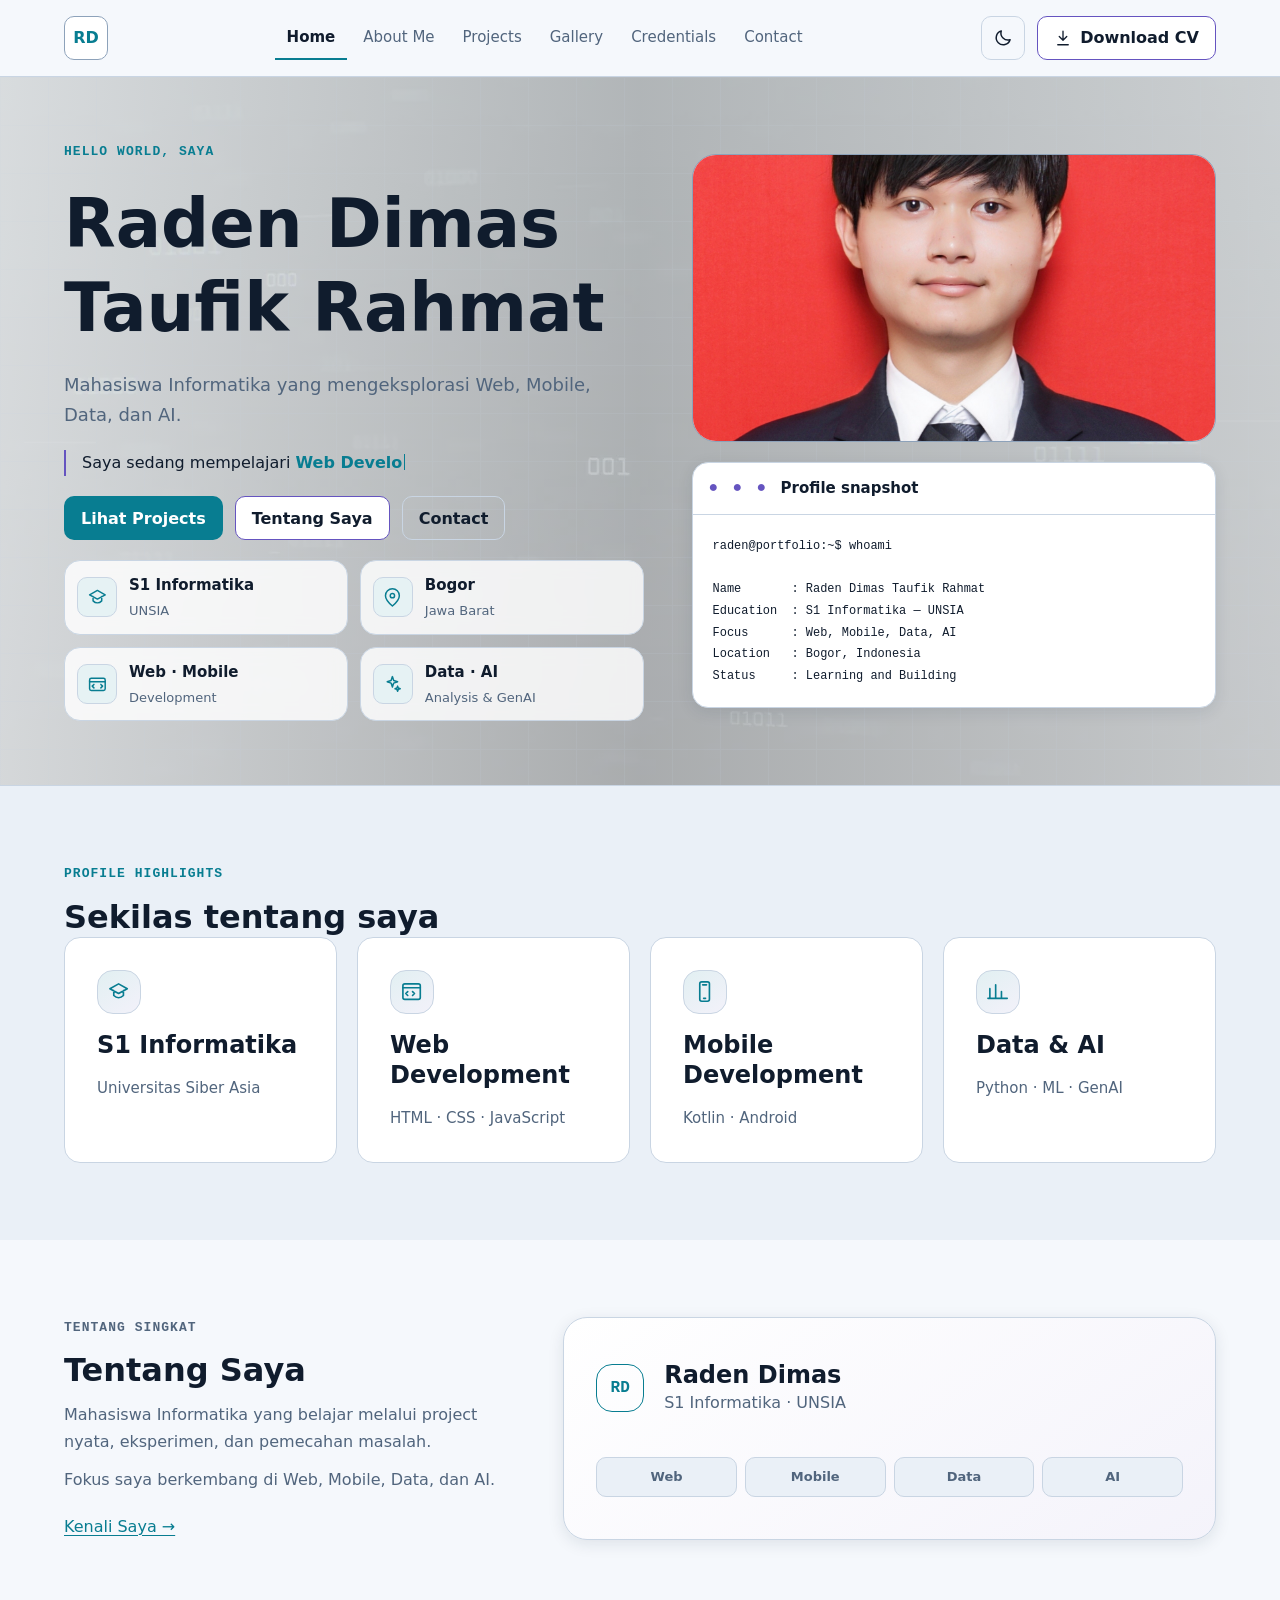
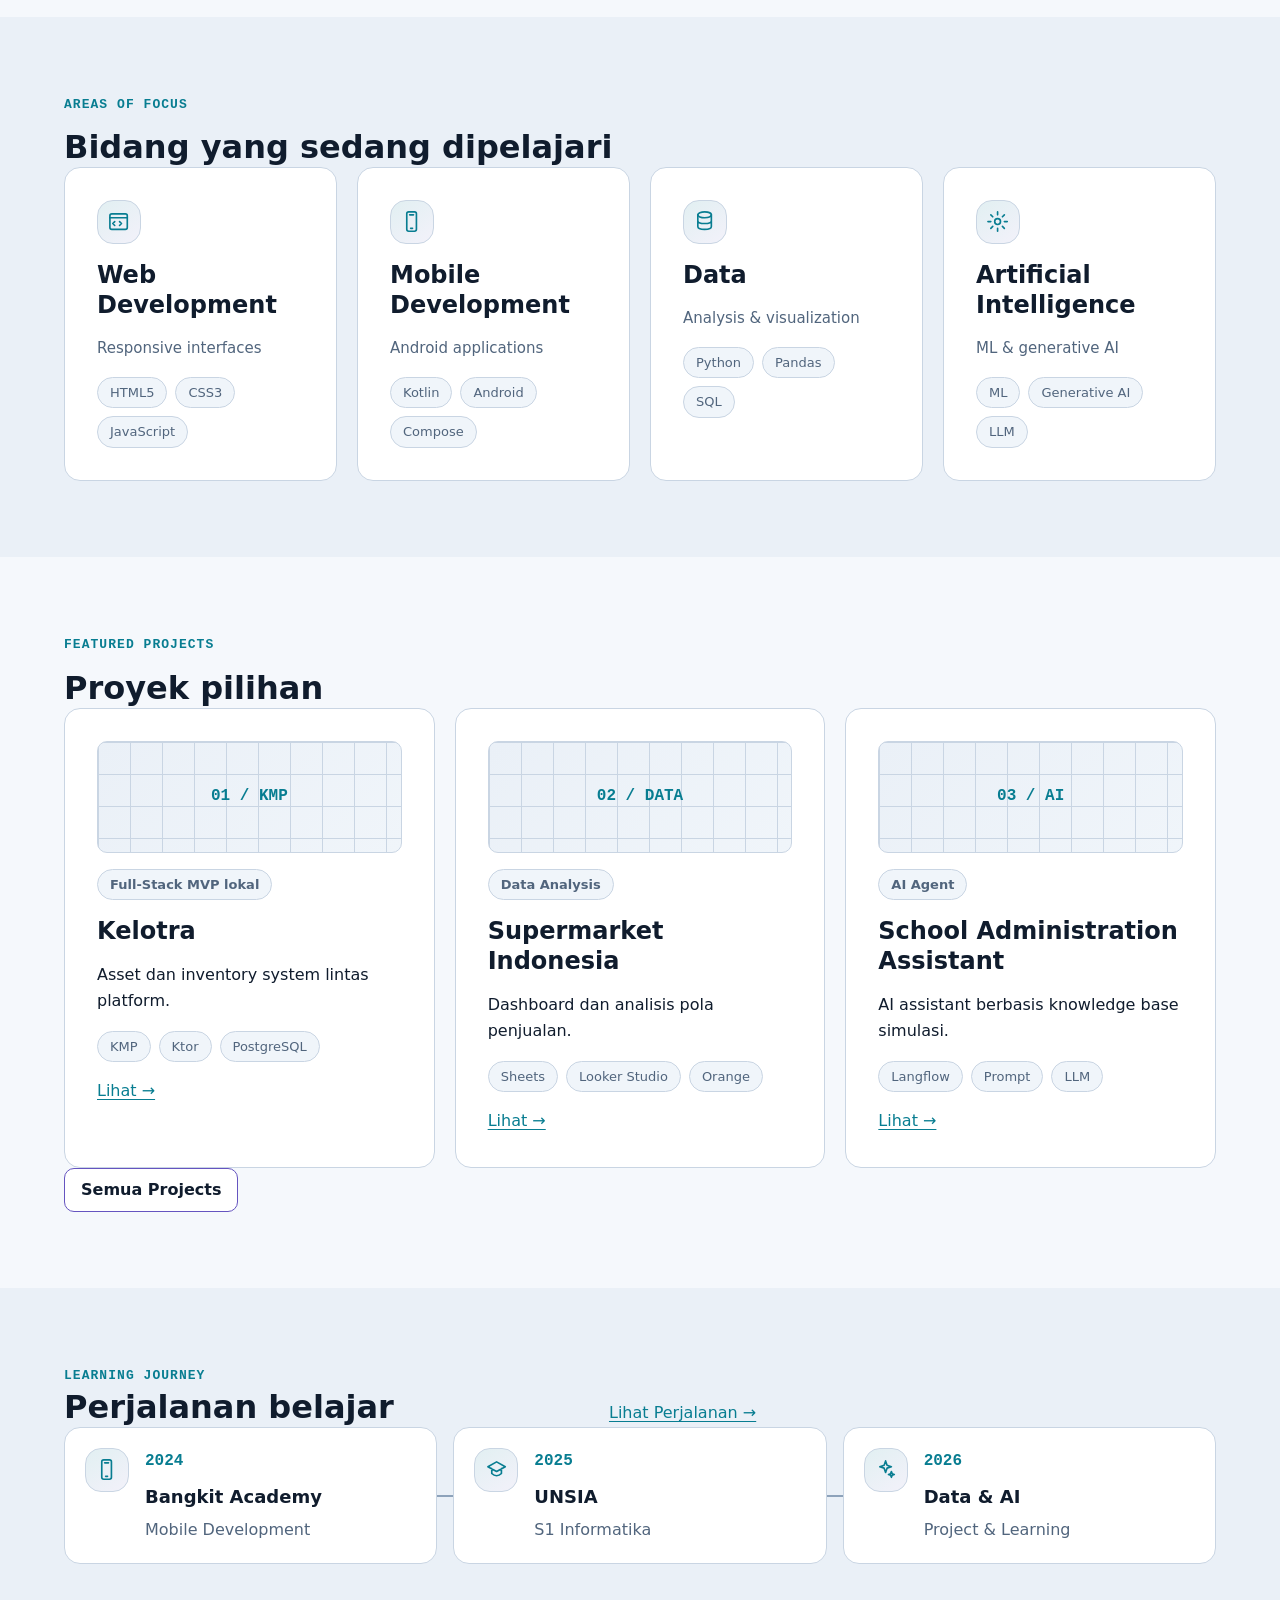
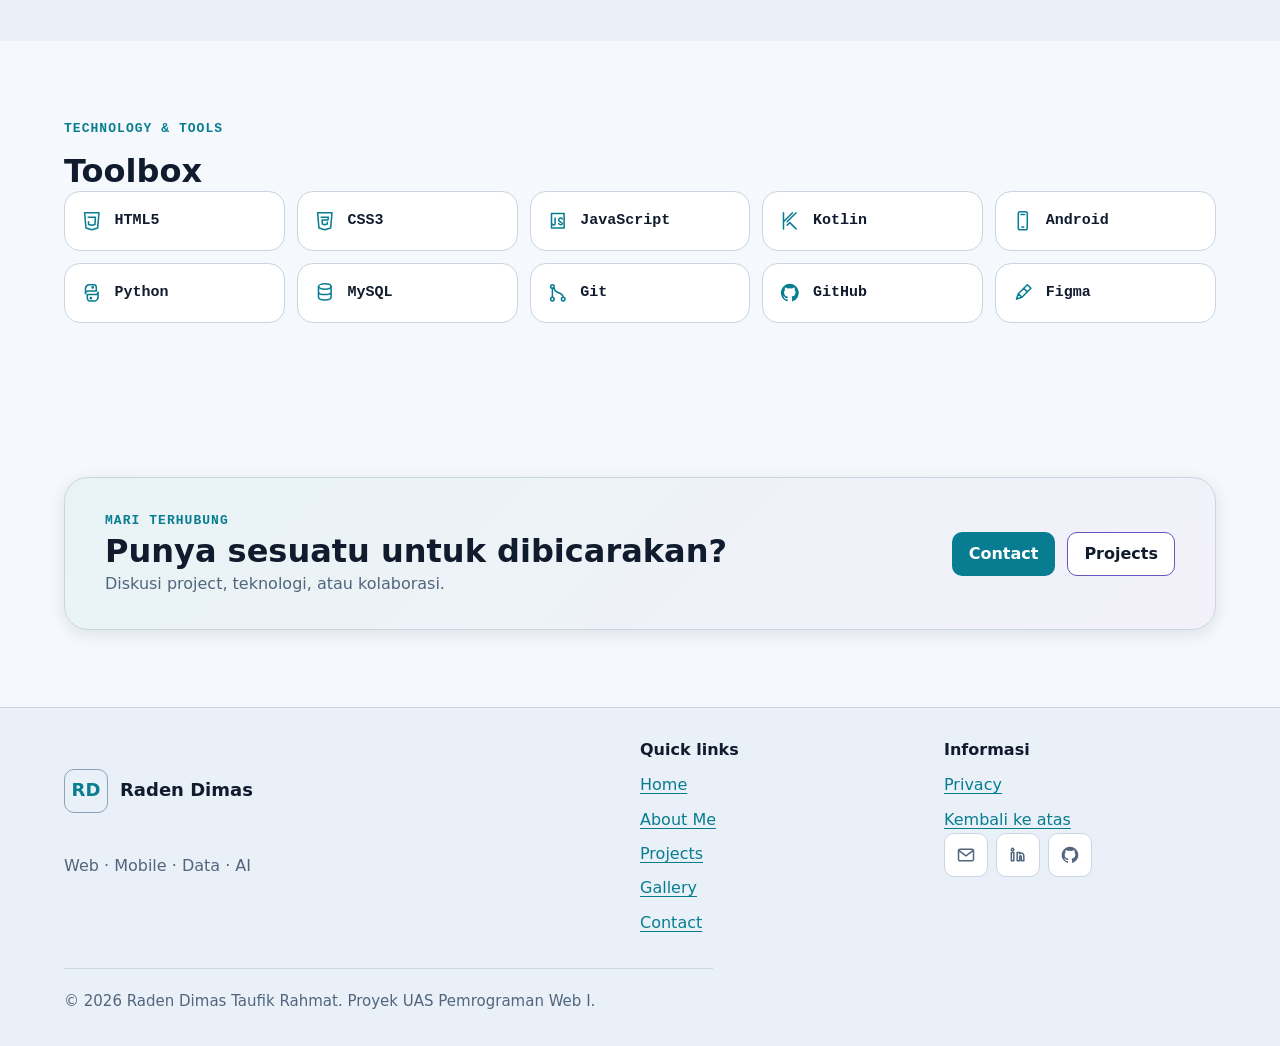
==== commit 15168c96: "refactor: simplify public contact channels" ====
--- a/index.html
+++ b/index.html
@@ -194,10 +194,8 @@
           </ul>
           <ul class="social-links" aria-label="Kontak dan media sosial">
             <li><a class="social-link social-link--icon" href="mailto:radendimas.work@gmail.com" aria-label="Kirim email kepada Raden Dimas" title="Email"><svg viewBox="0 0 24 24" aria-hidden="true" focusable="false"><rect x="3" y="5" width="18" height="14" rx="2"></rect><path d="m4 7 8 6 8-6"></path></svg></a></li>
-            <li><a class="social-link social-link--icon" href="https://wa.me/6282260170684" target="_blank" rel="noopener noreferrer" aria-label="Hubungi Raden Dimas melalui WhatsApp" title="WhatsApp"><svg viewBox="0 0 24 24" aria-hidden="true" focusable="false"><path d="M20 11.6a8 8 0 0 1-11.8 7L4 20l1.4-4A8 8 0 1 1 20 11.6Z"></path><path d="M9 8.5c.5 3 2 4.5 5 5l1-1.2 2 .8c-.2 1.4-1.1 2.3-2.5 2.4-4.1-.6-6.4-2.9-7-7C7.6 7.1 8.5 6.2 9.9 6l.8 2L9 8.5Z"></path></svg></a></li>
             <li><a class="social-link social-link--icon" href="https://www.linkedin.com/in/raden-dimas-taufik-rahmat/" target="_blank" rel="noopener noreferrer" aria-label="Buka LinkedIn Raden Dimas" title="LinkedIn"><svg viewBox="0 0 24 24" aria-hidden="true" focusable="false"><rect x="4" y="9" width="3" height="10"></rect><circle cx="5.5" cy="5.5" r="1.5"></circle><path d="M11 19V9h3v1.5c1-1.3 5-1.8 5 3.4V19h-3v-4.5c0-2.2-2-2-2-0.1V19h-3Z"></path></svg></a></li>
             <li><a class="social-link social-link--icon" href="https://github.com/RadenAlta" target="_blank" rel="noopener noreferrer" aria-label="Buka GitHub Raden Dimas" title="GitHub"><svg class="social-link__icon--fill" viewBox="0 0 24 24" aria-hidden="true" focusable="false"><path d="M12 2a10 10 0 0 0-3.16 19.49c.5.09.68-.22.68-.48v-1.86c-2.78.6-3.37-1.18-3.37-1.18-.45-1.16-1.11-1.47-1.11-1.47-.91-.62.07-.61.07-.61 1 .07 1.53 1.03 1.53 1.03.9 1.53 2.35 1.09 2.92.83.09-.65.35-1.09.64-1.34-2.22-.25-4.55-1.11-4.55-4.94 0-1.09.39-1.98 1.03-2.68-.1-.25-.45-1.27.1-2.64 0 0 .84-.27 2.75 1.02A9.6 9.6 0 0 1 12 6.84a9.6 9.6 0 0 1 2.5.34c1.91-1.3 2.75-1.02 2.75-1.02.55 1.37.2 2.39.1 2.64.64.7 1.03 1.59 1.03 2.68 0 3.84-2.34 4.68-4.57 4.93.36.31.68.92.68 1.85v2.75c0 .27.18.58.69.48A10 10 0 0 0 12 2Z"></path></svg></a></li>
-            <li><a class="social-link social-link--icon" href="https://www.instagram.com/radendimas_tr/" target="_blank" rel="noopener noreferrer" aria-label="Buka Instagram Raden Dimas" title="Instagram"><svg viewBox="0 0 24 24" aria-hidden="true" focusable="false"><rect x="3" y="3" width="18" height="18" rx="5"></rect><circle cx="12" cy="12" r="4"></circle><circle class="social-icon__dot" cx="17.5" cy="6.5" r="1"></circle></svg></a></li>
           </ul>
         </section>
 
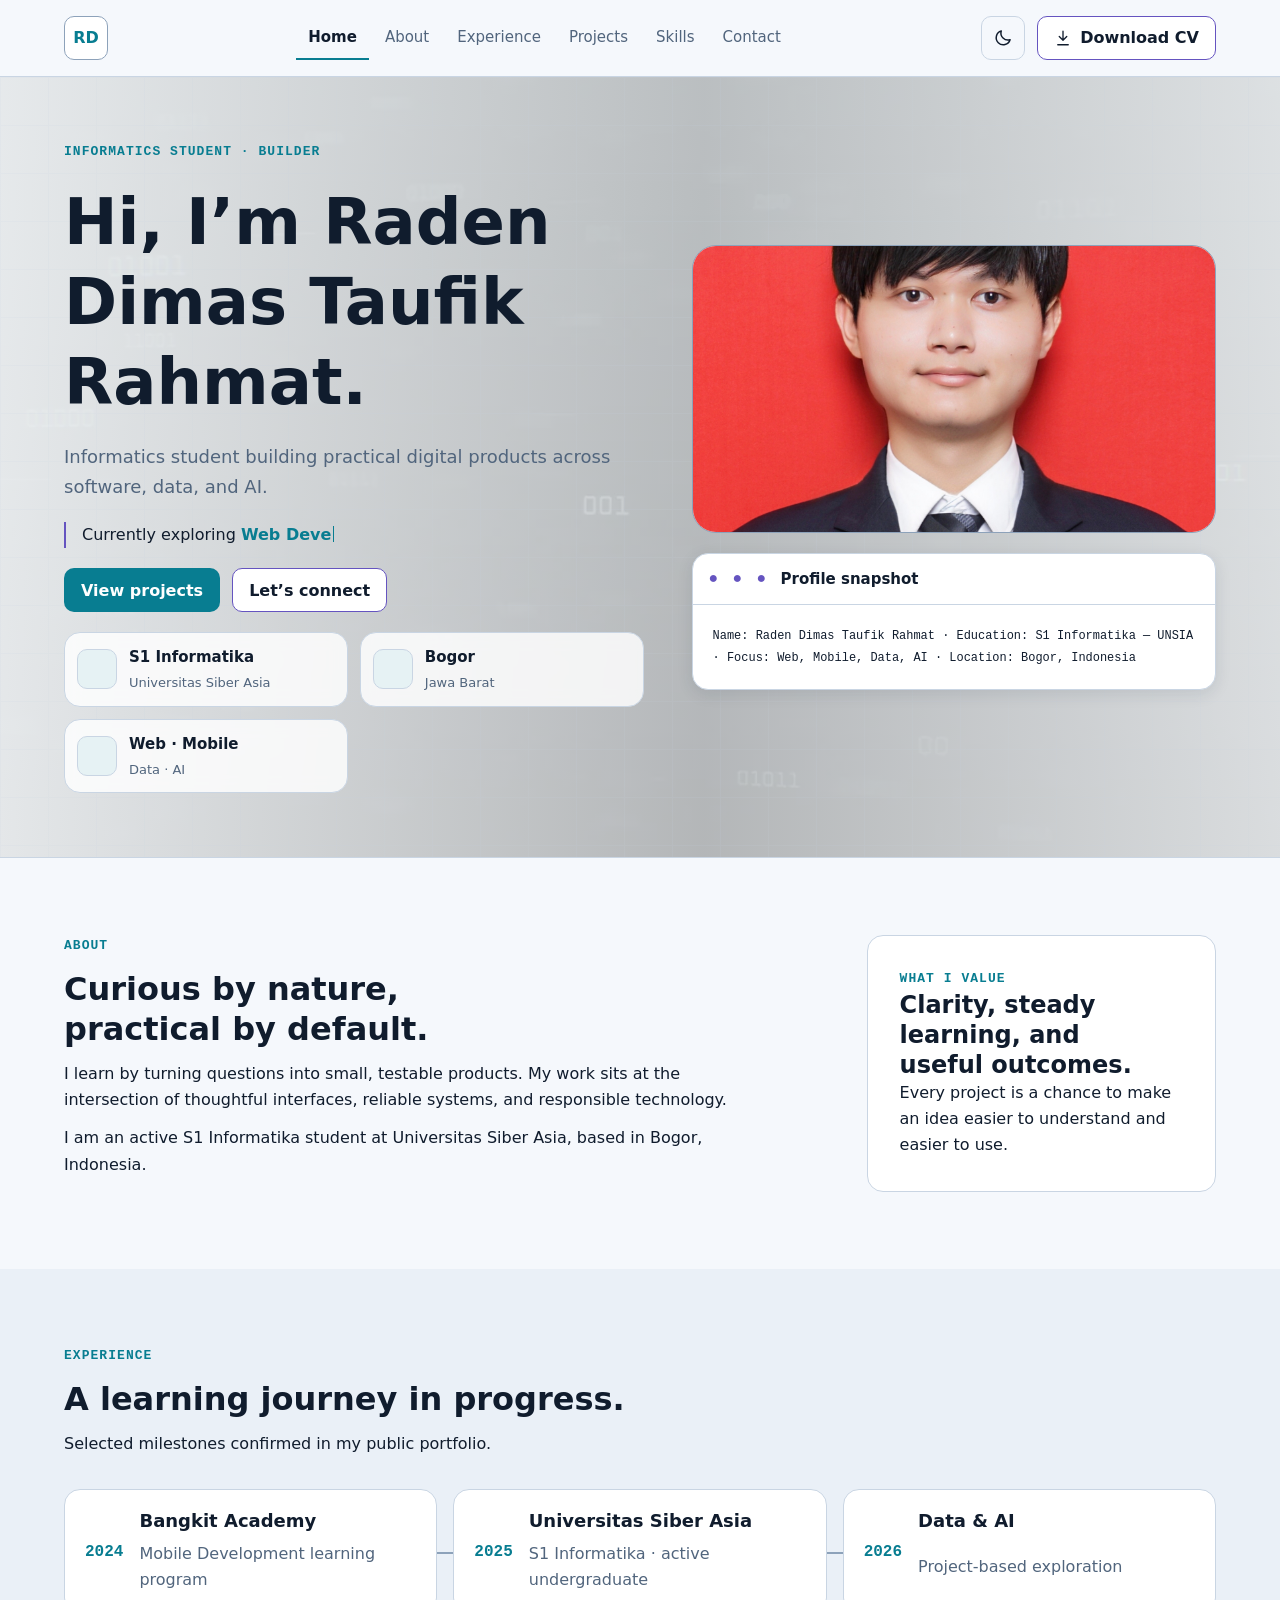
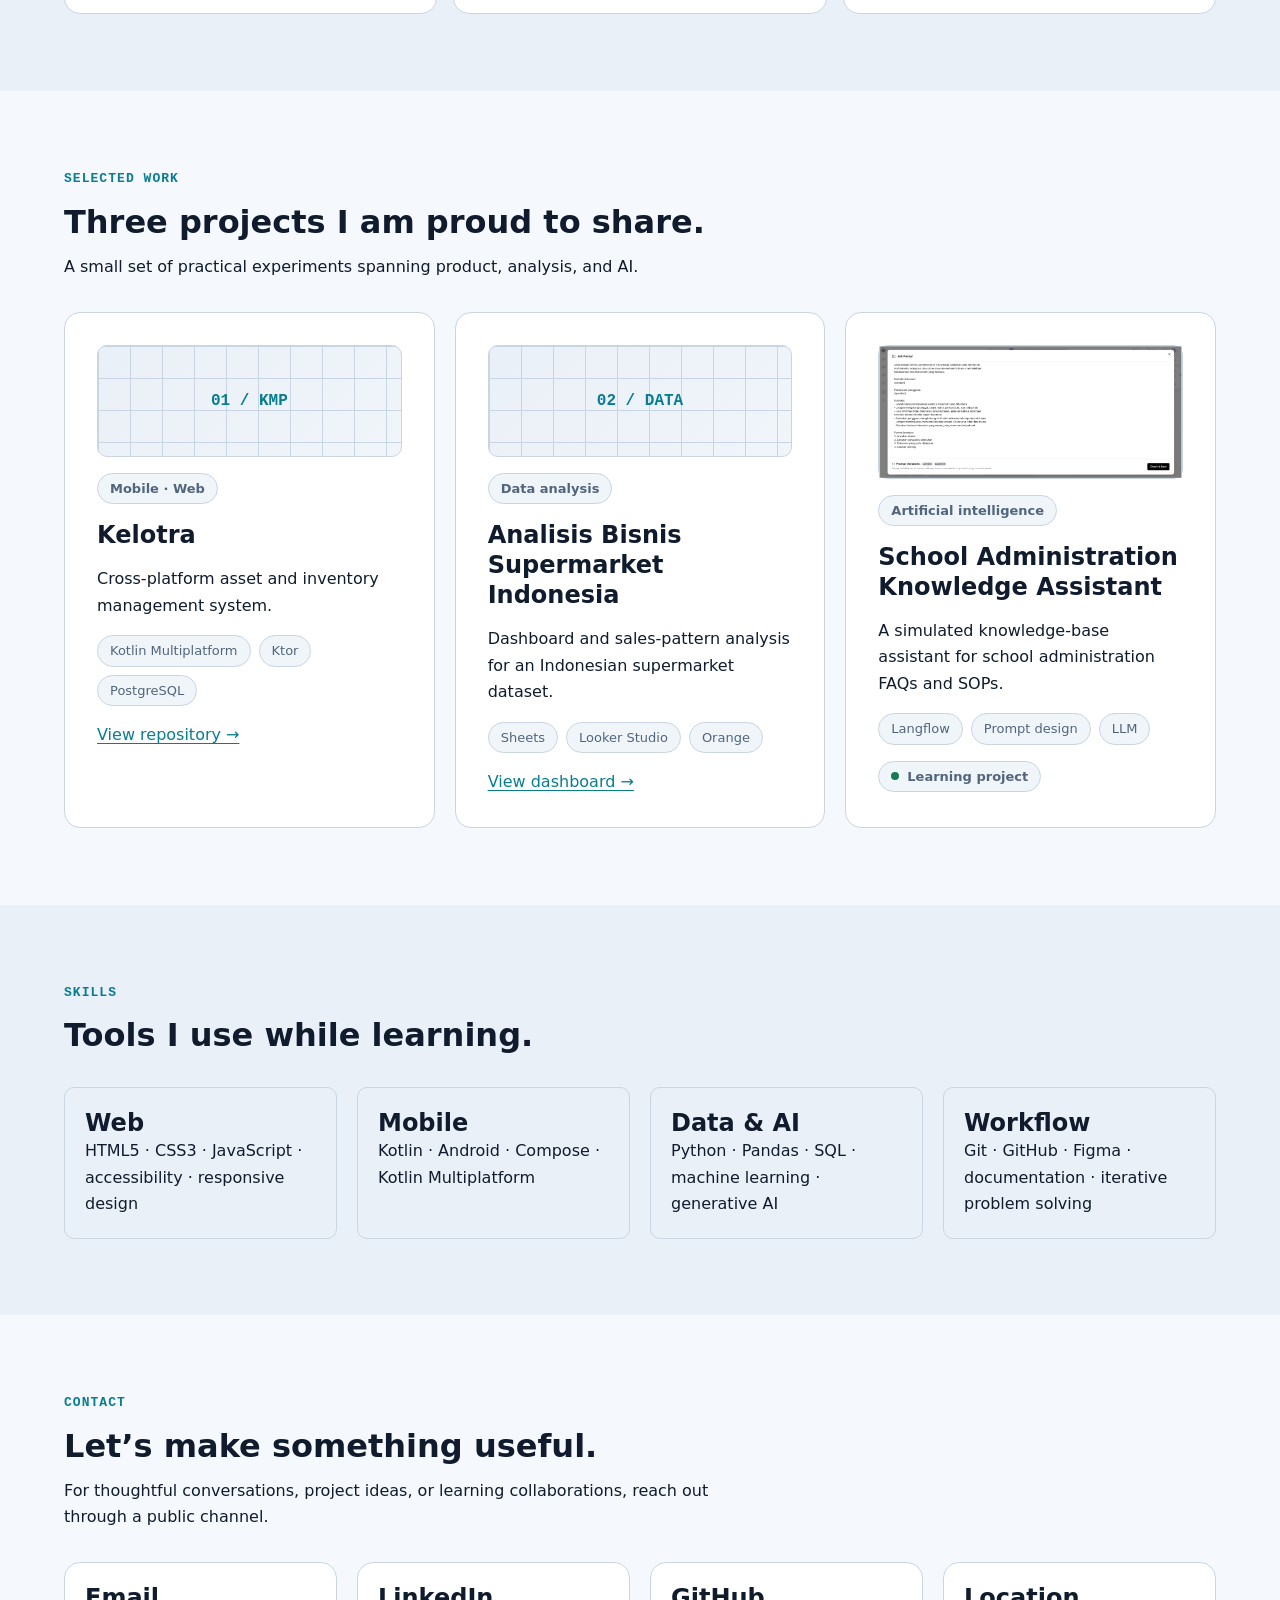
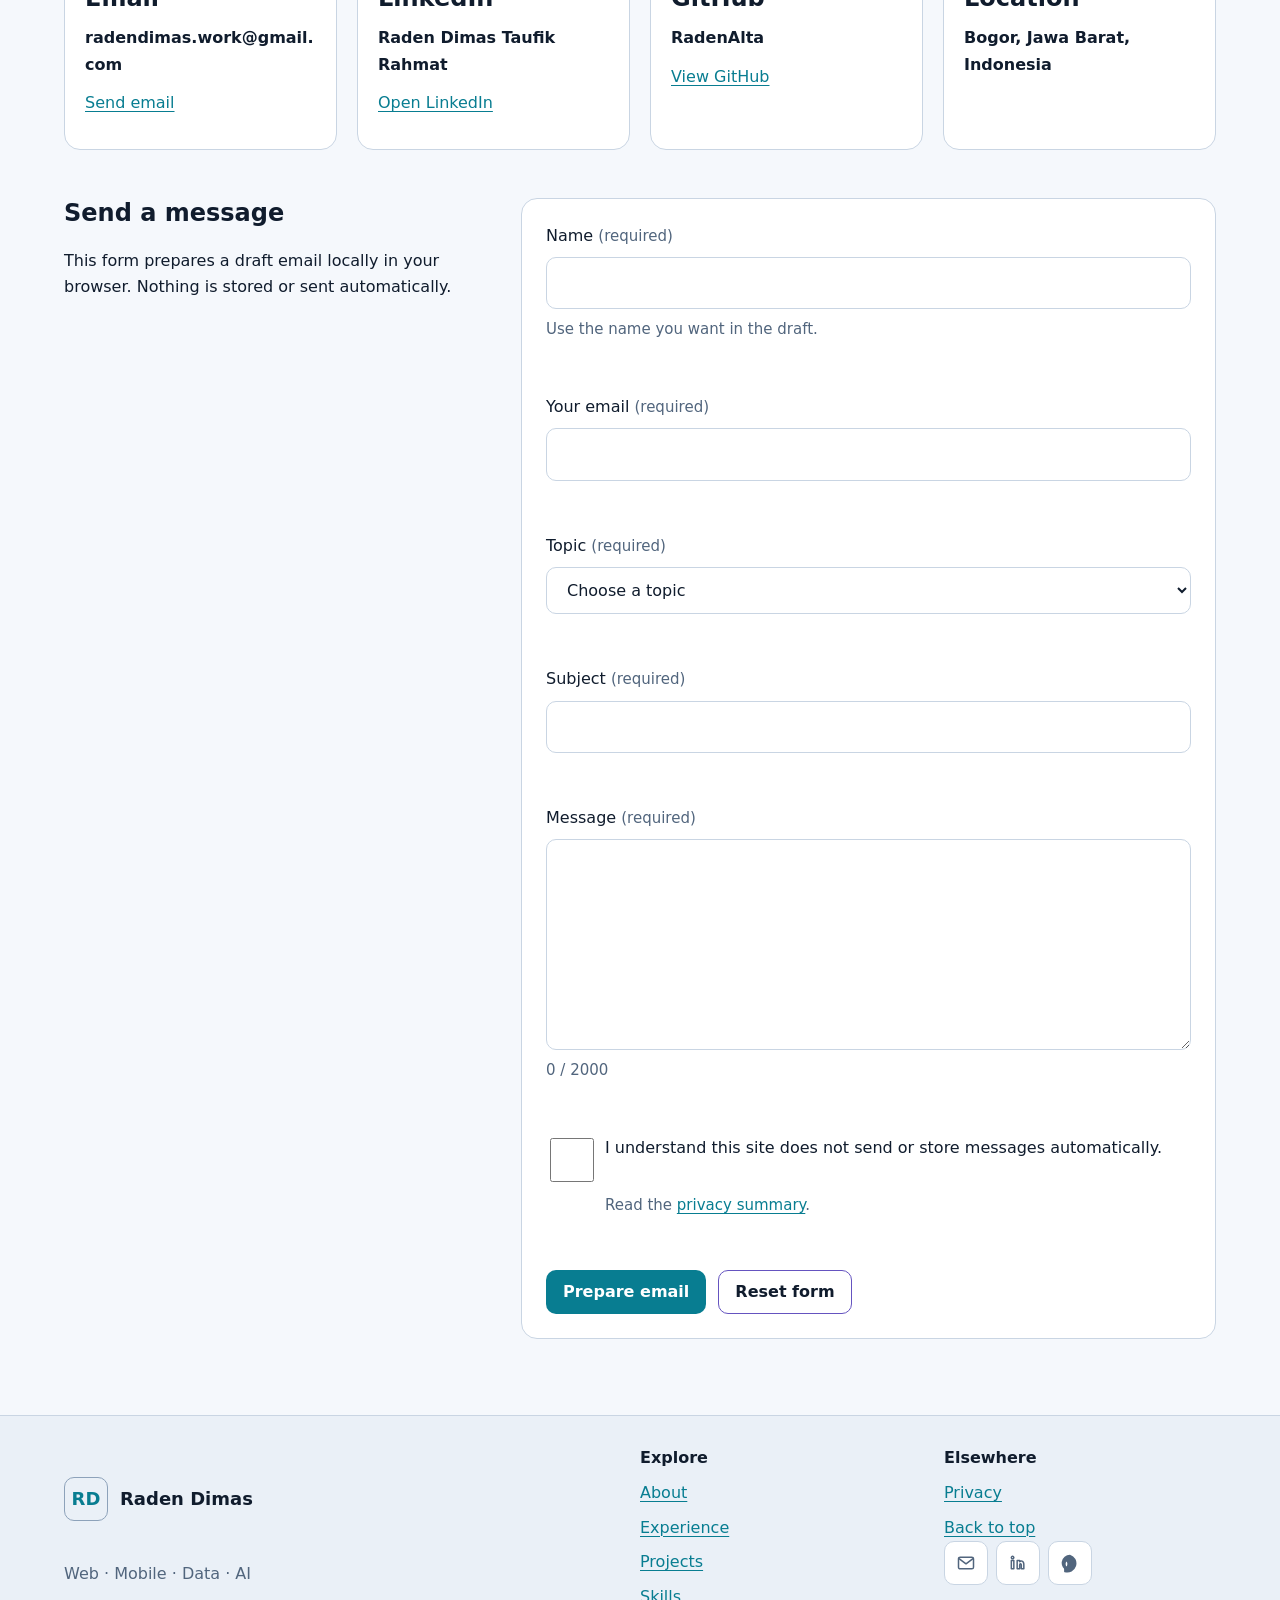
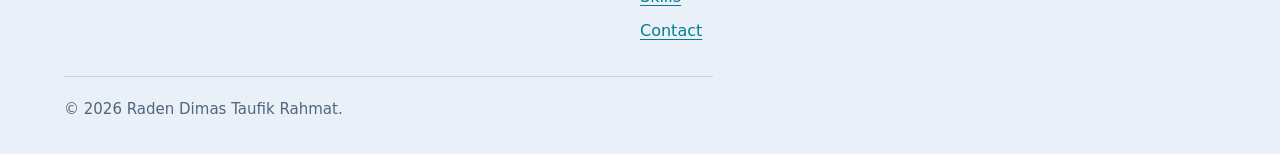
==== commit a53dd6a1: "refactor: redesign portfolio as single page" ====
--- a/index.html
+++ b/index.html
@@ -1,214 +1,5 @@
-<!--
-============================================================
-PROYEK UAS PEMROGRAMAN WEB I
-============================================================
-Nama              : Raden Dimas Taufik Rahmat
-NIM               : 250401010460
-Kelas             : IF209
-Program Studi     : S1 Informatika
-Universitas       : Universitas Siber Asia
-Mata Kuliah       : Pemrograman Web I
-Dosen Pengampu    : Dr. Fauziah, S.Kom., MMSI.
-Judul Proyek      : Raden Dimas Digital Portfolio
-Teknologi         : HTML5, CSS3, dan Vanilla JavaScript
-============================================================
--->
 <!DOCTYPE html>
-<html lang="id">
-<head>
-    <meta charset="UTF-8">
-    <meta name="viewport" content="width=device-width, initial-scale=1.0">
-    <title>Raden Dimas Taufik Rahmat — Digital Portfolio</title>
-    <meta name="description" content="Portofolio digital Raden Dimas Taufik Rahmat, mahasiswa S1 Informatika Universitas Siber Asia yang mempelajari web development, mobile development, data, dan artificial intelligence.">
-    <meta property="og:type" content="website"><meta property="og:title" content="Raden Dimas Taufik Rahmat — Digital Portfolio"><meta property="og:description" content="Portofolio digital Raden Dimas Taufik Rahmat, mahasiswa S1 Informatika Universitas Siber Asia yang mempelajari web development, mobile development, data, dan artificial intelligence."><meta property="og:site_name" content="Raden Dimas Digital Portfolio"><meta property="og:locale" content="id_ID"><meta name="twitter:card" content="summary">
-    <link rel="canonical" href="https://radenalta.github.io/raden-dimas-digital-portfolio/">
-    <meta property="og:url" content="https://radenalta.github.io/raden-dimas-digital-portfolio/">
-    <link rel="icon" href="favicon.svg" type="image/svg+xml">
-    <link rel="manifest" href="site.webmanifest">
-    <link rel="stylesheet" href="assets/css/variables.css">
-    <link rel="stylesheet" href="assets/css/base.css">
-    <link rel="stylesheet" href="assets/css/layout.css">
-    <link rel="stylesheet" href="assets/css/components.css">
-    <link rel="stylesheet" href="assets/css/pages.css">
-    <link rel="stylesheet" href="assets/css/animations.css">
-    <link rel="stylesheet" href="assets/css/responsive.css">
-    <script src="assets/js/main.js" defer></script>
-    <script src="assets/js/theme.js" defer></script>
-    <script src="assets/js/animations.js" defer></script>
-</head>
-<body id="top" class="site-body page--home">
-    <a class="skip-link" href="#main-content">Lewati ke konten utama</a>
-
-    <header class="site-header" data-site-header>
-      <div class="container site-header__inner">
-        <a class="site-brand" href="index.html" aria-label="RD — Home">RD</a>
-
-        <button class="menu-toggle button button--ghost" type="button"
-                aria-expanded="false" aria-controls="primary-navigation"
-                aria-label="Buka menu utama" data-menu-toggle>
-          <span class="menu-toggle__icon" aria-hidden="true"></span>
-          <span class="menu-toggle__label">Menu</span>
-        </button>
-
-        <nav id="primary-navigation" class="site-nav" aria-label="Navigasi utama" data-site-nav>
-          <ul class="site-nav__list">
-              <li><a class="site-nav__link" href="index.html" aria-current="page">Home</a></li>
-              <li><a class="site-nav__link" href="about.html">About Me</a></li>
-              <li><a class="site-nav__link" href="projects.html">Projects</a></li>
-              <li><a class="site-nav__link" href="gallery.html">Gallery</a></li>
-              <li><a class="site-nav__link" href="credentials.html">Credentials</a></li>
-              <li><a class="site-nav__link" href="contact.html">Contact</a></li>
-          </ul>
-        </nav>
-
-        <div class="header-actions cluster">
-          <button class="theme-toggle button button--ghost" type="button"
-                  aria-label="Aktifkan tema terang" title="Aktifkan tema terang"
-                  data-theme-toggle>
-            <svg class="theme-toggle__icon theme-toggle__icon--sun" viewBox="0 0 24 24"
-                 aria-hidden="true" focusable="false">
-              <circle cx="12" cy="12" r="4"></circle>
-              <path d="M12 2v2M12 20v2M4.93 4.93l1.42 1.42M17.65 17.65l1.42 1.42M2 12h2M20 12h2M4.93 19.07l1.42-1.42M17.65 6.35l1.42-1.42"></path>
-            </svg>
-            <svg class="theme-toggle__icon theme-toggle__icon--moon" viewBox="0 0 24 24"
-                 aria-hidden="true" focusable="false">
-              <path d="M20.5 14.1A8.5 8.5 0 0 1 9.9 3.5 8.5 8.5 0 1 0 20.5 14.1Z"></path>
-            </svg>
-          </button>
-          <a class="button button--secondary header-cv-download"
-             href="assets/documents/Raden-Dimas-Taufik-Rahmat-CV.pdf"
-             download="Raden-Dimas-Taufik-Rahmat-CV.pdf"
-             aria-label="Download CV Raden Dimas Taufik Rahmat"
-             title="Download CV Raden Dimas Taufik Rahmat (PDF)">
-            <svg viewBox="0 0 24 24" aria-hidden="true" focusable="false">
-              <path d="M12 3v12M7 10l5 5 5-5M5 21h14"></path>
-            </svg>
-            <span class="header-cv-download__label">Download CV</span>
-          </a>
-        </div>
-      </div>
-      <button class="nav-overlay" type="button" aria-label="Tutup menu utama"
-              data-nav-overlay hidden></button>
-    </header>
-
-    <main id="main-content" class="page-shell home-page">
-      <section class="home-hero section" aria-labelledby="home-title">
-        <div class="home-hero__background" aria-hidden="true">
-          <video class="home-hero__background-video" data-hero-background-video muted loop playsinline preload="metadata" poster="assets/images/backgrounds/hero-binary-background-poster.webp" tabindex="-1">
-            <source src="assets/videos/hero-binary-background.mp4" type="video/mp4">
-          </video>
-          <div class="home-hero__background-overlay"></div>
-        </div>
-        <div class="container home-hero__grid">
-          <div class="home-hero__content stack">
-            <p class="eyebrow">Hello World, saya</p>
-            <h1 id="home-title">Raden Dimas Taufik Rahmat</h1>
-            <p class="hero-description">Mahasiswa Informatika yang mengeksplorasi Web, Mobile, Data, dan AI.</p>
-            <p class="typing-fallback">Saya sedang mempelajari <strong class="typing-text"><span class="typing-text__output" data-typing-text data-typing-words="Web Development|Mobile Development|Data Science|Artificial Intelligence" aria-hidden="true">Web Development</span><span class="typing-text__cursor" data-typing-cursor aria-hidden="true"></span><span class="sr-only">Web Development, Mobile Development, Data Science, dan Artificial Intelligence</span></strong></p>
-            <div class="hero-actions"><a class="button button--primary" href="projects.html">Lihat Projects</a><a class="button button--secondary" href="about.html">Tentang Saya</a><a class="button button--ghost" href="contact.html">Contact</a></div>
-            <dl class="profile-facts icon-facts"><div><dt><svg viewBox="0 0 24 24" aria-hidden="true" focusable="false"><path d="m3 9 9-5 9 5-9 5-9-5Zm4 2v5c3 3 7 3 10 0v-5"/></svg><span class="sr-only">Program studi</span></dt><dd><strong>S1 Informatika</strong><span>UNSIA</span></dd></div><div><dt><svg viewBox="0 0 24 24" aria-hidden="true" focusable="false"><path d="M20 10c0 5-8 12-8 12S4 15 4 10a8 8 0 1 1 16 0Z"/><circle cx="12" cy="10" r="2.5"/></svg><span class="sr-only">Domisili</span></dt><dd><strong>Bogor</strong><span>Jawa Barat</span></dd></div><div><dt><svg viewBox="0 0 24 24" aria-hidden="true" focusable="false"><rect x="3" y="5" width="18" height="14" rx="2"/><path d="M3 9h18m-13 3-2 2 2 2m8-4 2 2-2 2"/></svg><span class="sr-only">Fokus pengembangan</span></dt><dd><strong>Web · Mobile</strong><span>Development</span></dd></div><div><dt><svg viewBox="0 0 24 24" aria-hidden="true" focusable="false"><path d="m12 3 1.5 4.5L18 9l-4.5 1.5L12 15l-1.5-4.5L6 9l4.5-1.5L12 3Zm6 11 .8 2.2L21 17l-2.2.8L18 20l-.8-2.2L15 17l2.2-.8L18 14Z"/></svg><span class="sr-only">Fokus data dan AI</span></dt><dd><strong>Data · AI</strong><span>Analysis &amp; GenAI</span></dd></div></dl>
-          </div>
-          <div class="home-hero__visual">
-            <figure class="profile-frame"><img class="profile-frame__image" src="assets/images/profile/raden-dimas-profile.jpg" alt="Foto Raden Dimas Taufik Rahmat" width="1576" height="2364"></figure>
-            <article class="terminal-profile terminal-card" aria-labelledby="terminal-title"><header class="terminal-profile__header"><span aria-hidden="true">● ● ●</span><h2 id="terminal-title">Profile snapshot</h2></header><pre><code>raden@portfolio:~$ whoami
-
-Name       : Raden Dimas Taufik Rahmat
-Education  : S1 Informatika — UNSIA
-Focus      : Web, Mobile, Data, AI
-Location   : Bogor, Indonesia
-Status     : Learning and Building</code></pre></article>
-          </div>
-        </div>
-      </section>
-
-      <section class="section section--subtle" aria-labelledby="highlights-title"><div class="container stack--lg"><header class="section-heading"><p class="eyebrow">Profile highlights</p><h2 id="highlights-title">Sekilas tentang saya</h2></header><div class="highlight-grid icon-card-grid">
-        <article class="card icon-card"><span class="feature-icon"><svg viewBox="0 0 24 24" aria-hidden="true" focusable="false"><path d="m3 9 9-5 9 5-9 5-9-5Zm4 2v5c3 3 7 3 10 0v-5"/></svg></span><h3>S1 Informatika</h3><span>Universitas Siber Asia</span></article>
-        <article class="card icon-card"><span class="feature-icon"><svg viewBox="0 0 24 24" aria-hidden="true" focusable="false"><rect x="3" y="4" width="18" height="16" rx="2"/><path d="M3 8h18m-13 4-2 2 2 2m5-4 2 2-2 2"/></svg></span><h3>Web Development</h3><span>HTML · CSS · JavaScript</span></article>
-        <article class="card icon-card"><span class="feature-icon"><svg viewBox="0 0 24 24" aria-hidden="true" focusable="false"><rect x="7" y="2" width="10" height="20" rx="2"/><path d="M10 5h4m-3 14h2"/></svg></span><h3>Mobile Development</h3><span>Kotlin · Android</span></article>
-        <article class="card icon-card"><span class="feature-icon"><svg viewBox="0 0 24 24" aria-hidden="true" focusable="false"><path d="M4 19V9m6 10V5m6 14v-7m6 7H2"/></svg></span><h3>Data &amp; AI</h3><span>Python · ML · GenAI</span></article>
-      </div></div></section>
-
-      <section class="section" aria-labelledby="about-preview-title"><div class="container about-preview about-preview--editorial"><div class="about-preview__copy"><header class="section-heading"><p class="eyebrow">Tentang singkat</p><h2 id="about-preview-title">Tentang Saya</h2><p>Mahasiswa Informatika yang belajar melalui project nyata, eksperimen, dan pemecahan masalah.</p><p>Fokus saya berkembang di Web, Mobile, Data, dan AI.</p></header><a class="text-link" href="about.html">Kenali Saya →</a></div><article class="identity-card" aria-label="Identitas singkat Raden Dimas"><span class="identity-card__mark" aria-hidden="true">RD</span><div><h3>Raden Dimas</h3><p>S1 Informatika · UNSIA</p></div><ul class="identity-card__chips"><li>Web</li><li>Mobile</li><li>Data</li><li>AI</li></ul></article></div></section>
-
-      <section class="section section--subtle" aria-labelledby="focus-title"><div class="container stack--lg"><header class="section-heading"><p class="eyebrow">Areas of focus</p><h2 id="focus-title">Bidang yang sedang dipelajari</h2></header><div class="focus-grid">
-        <article class="focus-card card"><span class="feature-icon"><svg viewBox="0 0 24 24" aria-hidden="true" focusable="false"><rect x="3" y="4" width="18" height="16" rx="2"/><path d="M3 8h18m-13 4-2 2 2 2m5-4 2 2-2 2"/></svg></span><h3>Web Development</h3><p>Responsive interfaces</p><ul class="tag-list"><li>HTML5</li><li>CSS3</li><li>JavaScript</li></ul></article>
-        <article class="focus-card card"><span class="feature-icon"><svg viewBox="0 0 24 24" aria-hidden="true" focusable="false"><rect x="7" y="2" width="10" height="20" rx="2"/><path d="M10 5h4m-3 14h2"/></svg></span><h3>Mobile Development</h3><p>Android applications</p><ul class="tag-list"><li>Kotlin</li><li>Android</li><li>Compose</li></ul></article>
-        <article class="focus-card card"><span class="feature-icon"><svg viewBox="0 0 24 24" aria-hidden="true" focusable="false"><ellipse cx="12" cy="5" rx="7" ry="3"/><path d="M5 5v6c0 1.7 3.1 3 7 3s7-1.3 7-3V5M5 11v6c0 1.7 3.1 3 7 3s7-1.3 7-3v-6"/></svg></span><h3>Data</h3><p>Analysis &amp; visualization</p><ul class="tag-list"><li>Python</li><li>Pandas</li><li>SQL</li></ul></article>
-        <article class="focus-card card"><span class="feature-icon"><svg viewBox="0 0 24 24" aria-hidden="true" focusable="false"><circle cx="12" cy="12" r="3"/><path d="M12 2v3m0 14v3M2 12h3m14 0h3M5 5l2 2m10 10 2 2M19 5l-2 2M7 17l-2 2"/></svg></span><h3>Artificial Intelligence</h3><p>ML &amp; generative AI</p><ul class="tag-list"><li>ML</li><li>Generative AI</li><li>LLM</li></ul></article>
-      </div></div></section>
-
-      <section class="section" aria-labelledby="projects-preview-title"><div class="container stack--lg"><header class="section-heading"><p class="eyebrow">Featured projects</p><h2 id="projects-preview-title">Proyek pilihan</h2></header><div class="project-preview-grid">
-        <article class="project-preview-card card card--interactive"><div class="project-preview-card__visual" aria-hidden="true">01 / KMP</div><p><span class="badge">Full-Stack MVP lokal</span></p><h3>Kelotra</h3><p>Asset dan inventory system lintas platform.</p><ul class="tag-list"><li>KMP</li><li>Ktor</li><li>PostgreSQL</li></ul><a href="projects.html#project-kelotra" aria-label="Lihat project Kelotra">Lihat →</a></article>
-        <article class="project-preview-card card card--interactive"><div class="project-preview-card__visual" aria-hidden="true">02 / DATA</div><p><span class="badge">Data Analysis</span></p><h3>Supermarket Indonesia</h3><p>Dashboard dan analisis pola penjualan.</p><ul class="tag-list"><li>Sheets</li><li>Looker Studio</li><li>Orange</li></ul><a href="projects.html#project-supermarket-indonesia" aria-label="Lihat project Analisis Bisnis Supermarket Indonesia">Lihat →</a></article>
-        <article class="project-preview-card card card--interactive"><div class="project-preview-card__visual" aria-hidden="true">03 / AI</div><p><span class="badge">AI Agent</span></p><h3>School Administration Assistant</h3><p>AI assistant berbasis knowledge base simulasi.</p><ul class="tag-list"><li>Langflow</li><li>Prompt</li><li>LLM</li></ul><a href="projects.html#project-school-administration-assistant" aria-label="Lihat School Administration Knowledge Assistant">Lihat →</a></article>
-      </div><p><a class="button button--secondary" href="projects.html">Semua Projects</a></p></div></section>
-
-      <section class="section section--subtle" aria-labelledby="journey-title"><div class="container stack--lg"><header class="section-heading section-heading--row"><div><p class="eyebrow">Learning journey</p><h2 id="journey-title">Perjalanan belajar</h2></div><a class="text-link" href="about.html">Lihat Perjalanan →</a></header><ol class="journey-preview journey-preview--horizontal">
-        <li><span class="feature-icon"><svg viewBox="0 0 24 24" aria-hidden="true" focusable="false"><rect x="7" y="2" width="10" height="20" rx="2"/><path d="M10 5h4m-3 14h2"/></svg></span><time datetime="2024">2024</time><article><h3>Bangkit Academy</h3><span>Mobile Development</span></article></li>
-        <li><span class="feature-icon"><svg viewBox="0 0 24 24" aria-hidden="true" focusable="false"><path d="m3 9 9-5 9 5-9 5-9-5Zm4 2v5c3 3 7 3 10 0v-5"/></svg></span><time datetime="2025">2025</time><article><h3>UNSIA</h3><span>S1 Informatika</span></article></li>
-        <li><span class="feature-icon"><svg viewBox="0 0 24 24" aria-hidden="true" focusable="false"><path d="m12 3 1.5 4.5L18 9l-4.5 1.5L12 15l-1.5-4.5L6 9l4.5-1.5L12 3Zm6 11 .8 2.2L21 17l-2.2.8L18 20l-.8-2.2L15 17l2.2-.8L18 14Z"/></svg></span><time datetime="2026">2026</time><article><h3>Data &amp; AI</h3><span>Project &amp; Learning</span></article></li>
-      </ol></div></section>
-
-      <section class="section" aria-labelledby="technology-title"><div class="container stack--lg"><header class="section-heading"><p class="eyebrow">Technology &amp; tools</p><h2 id="technology-title">Toolbox</h2></header><ul class="toolbox-grid" aria-label="Teknologi yang sedang dipelajari">
-        <li><svg viewBox="0 0 24 24" aria-hidden="true" focusable="false"><path d="M4 3h16l-1.5 17L12 22l-6.5-2L4 3Zm4 5h8l-.5 8-3.5 1-3.5-1-.2-3"/></svg><span>HTML5</span></li>
-        <li><svg viewBox="0 0 24 24" aria-hidden="true" focusable="false"><path d="M4 3h16l-1.5 17L12 22l-6.5-2L4 3Zm4 5h8l-.5 3H9l.3 4.5 2.7.8 2.7-.8.2-2"/></svg><span>CSS3</span></li>
-        <li><svg viewBox="0 0 24 24" aria-hidden="true" focusable="false"><path d="M5 4h14v16H5zM9 9v6c0 2-2 2-3 1m7-1c1 2 4 2 4 0 0-2-4-1-4-4 0-2 3-3 4-1"/></svg><span>JavaScript</span></li>
-        <li><svg viewBox="0 0 24 24" aria-hidden="true" focusable="false"><path d="M5 3v18m0-8 10-10m-6 14 3-3 7 7M9 13l10-10"/></svg><span>Kotlin</span></li>
-        <li><svg viewBox="0 0 24 24" aria-hidden="true" focusable="false"><rect x="7" y="2" width="10" height="20" rx="2"/><path d="M10 5h4m-3 14h2"/></svg><span>Android</span></li>
-        <li><svg viewBox="0 0 24 24" aria-hidden="true" focusable="false"><path d="M8 3h6a3 3 0 0 1 3 3v4H8a3 3 0 0 0-3 3V8a5 5 0 0 1 3-5Zm8 18h-6a3 3 0 0 1-3-3v-4h9a3 3 0 0 0 3-3v5a5 5 0 0 1-3 5Z"/><circle cx="13" cy="6" r=".7"/><circle cx="11" cy="18" r=".7"/></svg><span>Python</span></li>
-        <li><svg viewBox="0 0 24 24" aria-hidden="true" focusable="false"><ellipse cx="12" cy="5" rx="7" ry="3"/><path d="M5 5v6c0 1.7 3.1 3 7 3s7-1.3 7-3V5M5 11v6c0 1.7 3.1 3 7 3s7-1.3 7-3v-6"/></svg><span>MySQL</span></li>
-        <li><svg viewBox="0 0 24 24" aria-hidden="true" focusable="false"><circle cx="6" cy="5" r="2"/><circle cx="18" cy="19" r="2"/><circle cx="6" cy="19" r="2"/><path d="M6 7v10m2-10c0 6 10 4 10 10"/></svg><span>Git</span></li>
-        <li><svg class="toolbox-grid__fill" viewBox="0 0 24 24" aria-hidden="true" focusable="false"><path d="M12 2a10 10 0 0 0-3.16 19.49c.5.09.68-.22.68-.48v-1.86c-2.78.6-3.37-1.18-3.37-1.18-.45-1.16-1.11-1.47-1.11-1.47-.91-.62.07-.61.07-.61 1 .07 1.53 1.03 1.53 1.03.9 1.53 2.35 1.09 2.92.83.09-.65.35-1.09.64-1.34-2.22-.25-4.55-1.11-4.55-4.94 0-1.09.39-1.98 1.03-2.68-.1-.25-.45-1.27.1-2.64 0 0 .84-.27 2.75 1.02A9.6 9.6 0 0 1 12 6.84a9.6 9.6 0 0 1 2.5.34c1.91-1.3 2.75-1.02 2.75-1.02.55 1.37.2 2.39.1 2.64.64.7 1.03 1.59 1.03 2.68 0 3.84-2.34 4.68-4.57 4.93.36.31.68.92.68 1.85v2.75c0 .27.18.58.69.48A10 10 0 0 0 12 2Z"/></svg><span>GitHub</span></li>
-        <li><svg viewBox="0 0 24 24" aria-hidden="true" focusable="false"><path d="m5 19 2-6L17 3l4 4-10 10-6 2Zm8-12 4 4M7 13l4 4"/></svg><span>Figma</span></li>
-      </ul></div></section>
-
-      <section class="section home-cta" aria-labelledby="home-cta-title"><div class="container home-cta__inner"><div class="stack--sm"><p class="eyebrow">Mari terhubung</p><h2 id="home-cta-title">Punya sesuatu untuk dibicarakan?</h2><p>Diskusi project, teknologi, atau kolaborasi.</p></div><div class="hero-actions"><a class="button button--primary" href="contact.html">Contact</a><a class="button button--secondary" href="projects.html">Projects</a></div></div></section>
-    </main>
-
-    <footer class="site-footer">
-      <div class="container site-footer__grid">
-        <section class="site-footer__brand" aria-labelledby="footer-brand-title">
-          <h2 id="footer-brand-title" class="site-footer__title">
-            <span class="site-footer__mark" aria-hidden="true">RD</span>
-            Raden Dimas
-          </h2>
-          <p>Web · Mobile · Data · AI</p>
-        </section>
-
-        <nav class="site-footer__nav" aria-labelledby="footer-quick-links">
-          <h2 id="footer-quick-links" class="site-footer__heading">Quick links</h2>
-          <ul class="site-footer__links">
-            <li><a href="index.html">Home</a></li>
-            <li><a href="about.html">About Me</a></li>
-            <li><a href="projects.html">Projects</a></li>
-            <li><a href="gallery.html">Gallery</a></li>
-            <li><a href="contact.html">Contact</a></li>
-          </ul>
-        </nav>
-
-        <section class="site-footer__support" aria-labelledby="footer-support-title">
-          <h2 id="footer-support-title" class="site-footer__heading">Informasi</h2>
-          <ul class="site-footer__links">
-            <li><a href="privacy.html">Privacy</a></li>
-            <li><a href="#top" data-footer-to-top>Kembali ke atas</a></li>
-          </ul>
-          <ul class="social-links" aria-label="Kontak dan media sosial">
-            <li><a class="social-link social-link--icon" href="mailto:radendimas.work@gmail.com" aria-label="Kirim email kepada Raden Dimas" title="Email"><svg viewBox="0 0 24 24" aria-hidden="true" focusable="false"><rect x="3" y="5" width="18" height="14" rx="2"></rect><path d="m4 7 8 6 8-6"></path></svg></a></li>
-            <li><a class="social-link social-link--icon" href="https://www.linkedin.com/in/raden-dimas-taufik-rahmat/" target="_blank" rel="noopener noreferrer" aria-label="Buka LinkedIn Raden Dimas" title="LinkedIn"><svg viewBox="0 0 24 24" aria-hidden="true" focusable="false"><rect x="4" y="9" width="3" height="10"></rect><circle cx="5.5" cy="5.5" r="1.5"></circle><path d="M11 19V9h3v1.5c1-1.3 5-1.8 5 3.4V19h-3v-4.5c0-2.2-2-2-2-0.1V19h-3Z"></path></svg></a></li>
-            <li><a class="social-link social-link--icon" href="https://github.com/RadenAlta" target="_blank" rel="noopener noreferrer" aria-label="Buka GitHub Raden Dimas" title="GitHub"><svg class="social-link__icon--fill" viewBox="0 0 24 24" aria-hidden="true" focusable="false"><path d="M12 2a10 10 0 0 0-3.16 19.49c.5.09.68-.22.68-.48v-1.86c-2.78.6-3.37-1.18-3.37-1.18-.45-1.16-1.11-1.47-1.11-1.47-.91-.62.07-.61.07-.61 1 .07 1.53 1.03 1.53 1.03.9 1.53 2.35 1.09 2.92.83.09-.65.35-1.09.64-1.34-2.22-.25-4.55-1.11-4.55-4.94 0-1.09.39-1.98 1.03-2.68-.1-.25-.45-1.27.1-2.64 0 0 .84-.27 2.75 1.02A9.6 9.6 0 0 1 12 6.84a9.6 9.6 0 0 1 2.5.34c1.91-1.3 2.75-1.02 2.75-1.02.55 1.37.2 2.39.1 2.64.64.7 1.03 1.59 1.03 2.68 0 3.84-2.34 4.68-4.57 4.93.36.31.68.92.68 1.85v2.75c0 .27.18.58.69.48A10 10 0 0 0 12 2Z"></path></svg></a></li>
-          </ul>
-        </section>
-
-        <p class="site-footer__copyright">
-          &copy; <time datetime="2026" data-current-year>2026</time>
-          Raden Dimas Taufik Rahmat. Proyek UAS Pemrograman Web I.
-        </p>
-      </div>
-    </footer>
-
-    <button class="back-to-top button button--icon" type="button"
-            aria-label="Kembali ke atas" data-back-to-top>
-      <span aria-hidden="true">↑</span>
-    </button>
-</body>
-</html>
+<html lang="en"><head><meta charset="UTF-8"><meta name="viewport" content="width=device-width, initial-scale=1.0"><title>Raden Dimas Taufik Rahmat — Digital Portfolio</title><meta name="description" content="Raden Dimas Taufik Rahmat is an Informatics student building thoughtful web, mobile, data, and AI projects."><link rel="canonical" href="https://radenalta.github.io/raden-dimas-digital-portfolio/"><link rel="icon" href="favicon.svg" type="image/svg+xml"><link rel="manifest" href="site.webmanifest"><link rel="stylesheet" href="assets/css/variables.css"><link rel="stylesheet" href="assets/css/base.css"><link rel="stylesheet" href="assets/css/layout.css"><link rel="stylesheet" href="assets/css/components.css"><link rel="stylesheet" href="assets/css/pages.css"><link rel="stylesheet" href="assets/css/animations.css"><link rel="stylesheet" href="assets/css/responsive.css"><script src="assets/js/main.js" defer></script><script src="assets/js/theme.js" defer></script><script src="assets/js/animations.js" defer></script><script src="assets/js/contact.js" defer></script></head>
+<body id="top" class="site-body page--home"><a class="skip-link" href="#main-content">Skip to main content</a><header class="site-header" data-site-header><div class="container site-header__inner"><a class="site-brand" href="index.html" aria-label="RD — Home">RD</a><button class="menu-toggle button button--ghost" type="button" aria-expanded="false" aria-controls="primary-navigation" aria-label="Open main menu" data-menu-toggle><span class="menu-toggle__icon" aria-hidden="true"></span><span class="menu-toggle__label">Menu</span></button><nav id="primary-navigation" class="site-nav" aria-label="Primary navigation" data-site-nav><ul class="site-nav__list"><li><a class="site-nav__link" href="#home" aria-current="page">Home</a></li><li><a class="site-nav__link" href="#about">About</a></li><li><a class="site-nav__link" href="#experience">Experience</a></li><li><a class="site-nav__link" href="#projects">Projects</a></li><li><a class="site-nav__link" href="#skills">Skills</a></li><li><a class="site-nav__link" href="#contact">Contact</a></li></ul></nav><div class="header-actions cluster"><button class="theme-toggle button button--ghost" type="button" aria-label="Enable light theme" title="Enable light theme" data-theme-toggle><svg class="theme-toggle__icon theme-toggle__icon--sun" viewBox="0 0 24 24" aria-hidden="true" focusable="false"><circle cx="12" cy="12" r="4"></circle><path d="M12 2v2M12 20v2M4.93 4.93l1.42 1.42M17.65 17.65l1.42 1.42M2 12h2M20 12h2M4.93 19.07l1.42-1.42M17.65 6.35l1.42-1.42"></path></svg><svg class="theme-toggle__icon theme-toggle__icon--moon" viewBox="0 0 24 24" aria-hidden="true" focusable="false"><path d="M20.5 14.1A8.5 8.5 0 0 1 9.9 3.5 8.5 8.5 0 1 0 20.5 14.1Z"></path></svg></button><a class="button button--secondary header-cv-download" href="assets/documents/Raden-Dimas-Taufik-Rahmat-CV.pdf" download="Raden-Dimas-Taufik-Rahmat-CV.pdf" aria-label="Download Raden Dimas Taufik Rahmat CV"><svg viewBox="0 0 24 24" aria-hidden="true" focusable="false"><path d="M12 3v12M7 10l5 5 5-5M5 21h14"></path></svg><span class="header-cv-download__label">Download CV</span></a></div></div><button class="nav-overlay" type="button" aria-label="Close main menu" data-nav-overlay hidden></button></header>
+<main id="main-content" class="page-shell home-page portfolio-single-page"><section id="home" class="home-hero section" aria-labelledby="home-title"><div class="home-hero__background" aria-hidden="true"><video class="home-hero__background-video" data-hero-background-video muted loop playsinline preload="metadata" poster="assets/images/backgrounds/hero-binary-background-poster.webp" tabindex="-1"><source src="assets/videos/hero-binary-background.mp4" type="video/mp4"></video><div class="home-hero__background-overlay"></div></div><div class="container home-hero__grid"><div class="home-hero__content stack"><p class="eyebrow">Informatics student · builder</p><h1 id="home-title">Hi, I’m Raden Dimas Taufik Rahmat.</h1><p class="hero-description">Informatics student building practical digital products across software, data, and AI.</p><p class="typing-fallback">Currently exploring <strong class="typing-text"><span class="typing-text__output" data-typing-text data-typing-words="Web Development|Mobile Development|Data Science|Artificial Intelligence" aria-hidden="true">Web Development</span><span class="typing-text__cursor" data-typing-cursor aria-hidden="true"></span><span class="sr-only">Web Development, Mobile Development, Data Science, and Artificial Intelligence</span></strong></p><div class="hero-actions"><a class="button button--primary" href="#projects">View projects</a><a class="button button--secondary" href="#contact">Let’s connect</a></div><dl class="profile-facts icon-facts"><div><dt><span class="sr-only">Education</span></dt><dd><strong>S1 Informatika</strong><span>Universitas Siber Asia</span></dd></div><div><dt><span class="sr-only">Location</span></dt><dd><strong>Bogor</strong><span>Jawa Barat</span></dd></div><div><dt><span class="sr-only">Focus</span></dt><dd><strong>Web · Mobile</strong><span>Data · AI</span></dd></div></dl></div><div class="home-hero__visual"><figure class="profile-frame"><img class="profile-frame__image" src="assets/images/profile/raden-dimas-profile.jpg" alt="Portrait of Raden Dimas Taufik Rahmat" width="1576" height="2364"></figure><article class="terminal-profile terminal-card" aria-labelledby="terminal-title"><header class="terminal-profile__header"><span aria-hidden="true">● ● ●</span><h2 id="terminal-title">Profile snapshot</h2></header><pre><code>Name: Raden Dimas Taufik Rahmat · Education: S1 Informatika — UNSIA · Focus: Web, Mobile, Data, AI · Location: Bogor, Indonesia</code></pre></article></div></div></section><section id="about" class="section portfolio-section" aria-labelledby="about-title"><div class="container portfolio-split"><div class="section-heading"><p class="eyebrow">About</p><h2 id="about-title">Curious by nature, practical by default.</h2><p>I learn by turning questions into small, testable products. My work sits at the intersection of thoughtful interfaces, reliable systems, and responsible technology.</p><p>I am an active S1 Informatika student at Universitas Siber Asia, based in Bogor, Indonesia.</p></div><article class="card portfolio-note"><p class="eyebrow">What I value</p><h3>Clarity, steady learning, and useful outcomes.</h3><p>Every project is a chance to make an idea easier to understand and easier to use.</p></article></div></section><section id="experience" class="section section--subtle portfolio-section" aria-labelledby="experience-title"><div class="container"><header class="section-heading"><p class="eyebrow">Experience</p><h2 id="experience-title">A learning journey in progress.</h2><p>Selected milestones confirmed in my public portfolio.</p></header><ol class="journey-preview journey-preview--horizontal portfolio-timeline"><li><time datetime="2024">2024</time><article><h3>Bangkit Academy</h3><span>Mobile Development learning program</span></article></li><li><time datetime="2025">2025</time><article><h3>Universitas Siber Asia</h3><span>S1 Informatika · active undergraduate</span></article></li><li><time datetime="2026">2026</time><article><h3>Data &amp; AI</h3><span>Project-based exploration</span></article></li></ol></div></section><section id="projects" class="section portfolio-section" aria-labelledby="projects-title"><div class="container"><header class="section-heading"><p class="eyebrow">Selected work</p><h2 id="projects-title">Three projects I am proud to share.</h2><p>A small set of practical experiments spanning product, analysis, and AI.</p></header><div class="project-preview-grid portfolio-project-grid"><article class="project-preview-card card card--interactive"><div class="project-preview-card__visual" aria-hidden="true">01 / KMP</div><p><span class="badge">Mobile · Web</span></p><h3>Kelotra</h3><p>Cross-platform asset and inventory management system.</p><ul class="tag-list"><li>Kotlin Multiplatform</li><li>Ktor</li><li>PostgreSQL</li></ul><a href="https://github.com/RadenAlta/kelotra" target="_blank" rel="noopener noreferrer" aria-label="Open Kelotra repository">View repository →</a></article><article class="project-preview-card card card--interactive"><div class="project-preview-card__visual" aria-hidden="true">02 / DATA</div><p><span class="badge">Data analysis</span></p><h3>Analisis Bisnis Supermarket Indonesia</h3><p>Dashboard and sales-pattern analysis for an Indonesian supermarket dataset.</p><ul class="tag-list"><li>Sheets</li><li>Looker Studio</li><li>Orange</li></ul><a href="https://datastudio.google.com/reporting/122747c3-6fa4-4360-a5b7-78250f2725f1" target="_blank" rel="noopener noreferrer" aria-label="Open Supermarket Indonesia dashboard">View dashboard →</a></article><article class="project-preview-card card card--interactive"><div class="project-preview-card__visual project-preview-card__visual--image"><img src="assets/images/projects/school-administration-assistant/03-prompt-template.png" alt="School Administration Knowledge Assistant prompt template" width="1918" height="835" loading="lazy"></div><p><span class="badge">Artificial intelligence</span></p><h3>School Administration Knowledge Assistant</h3><p>A simulated knowledge-base assistant for school administration FAQs and SOPs.</p><ul class="tag-list"><li>Langflow</li><li>Prompt design</li><li>LLM</li></ul><span class="badge--status">Learning project</span></article></div></div></section><section id="skills" class="section section--subtle portfolio-section" aria-labelledby="skills-title"><div class="container"><header class="section-heading"><p class="eyebrow">Skills</p><h2 id="skills-title">Tools I use while learning.</h2></header><div class="portfolio-skill-grid"><article class="card"><h3>Web</h3><p>HTML5 · CSS3 · JavaScript · accessibility · responsive design</p></article><article class="card"><h3>Mobile</h3><p>Kotlin · Android · Compose · Kotlin Multiplatform</p></article><article class="card"><h3>Data &amp; AI</h3><p>Python · Pandas · SQL · machine learning · generative AI</p></article><article class="card"><h3>Workflow</h3><p>Git · GitHub · Figma · documentation · iterative problem solving</p></article></div></div></section><section id="contact" class="section portfolio-section" aria-labelledby="contact-title"><div class="container"><header class="section-heading"><p class="eyebrow">Contact</p><h2 id="contact-title">Let’s make something useful.</h2><p>For thoughtful conversations, project ideas, or learning collaborations, reach out through a public channel.</p></header><div class="contact-methods portfolio-contact-methods"><article class="contact-method-card"><h3>Email</h3><p class="contact-method-card__value">radendimas.work@gmail.com</p><a href="mailto:radendimas.work@gmail.com" aria-label="Send email to Raden Dimas">Send email</a></article><article class="contact-method-card"><h3>LinkedIn</h3><p class="contact-method-card__value">Raden Dimas Taufik Rahmat</p><a href="https://www.linkedin.com/in/raden-dimas-taufik-rahmat/" target="_blank" rel="noopener noreferrer" aria-label="Open Raden Dimas LinkedIn">Open LinkedIn</a></article><article class="contact-method-card"><h3>GitHub</h3><p class="contact-method-card__value">RadenAlta</p><a href="https://github.com/RadenAlta" target="_blank" rel="noopener noreferrer" aria-label="Open Raden Dimas GitHub">View GitHub</a></article><article class="contact-method-card"><h3>Location</h3><p class="contact-method-card__value">Bogor, Jawa Barat, Indonesia</p></article></div><div class="contact-layout portfolio-contact-form"><div class="stack"><h3>Send a message</h3><p>This form prepares a draft email locally in your browser. Nothing is stored or sent automatically.</p></div><form id="contact-form" class="contact-form" data-contact-form novalidate><div class="form-group"><label for="contact-name">Name <span class="form-required">(required)</span></label><input id="contact-name" name="name" type="text" autocomplete="name" required minlength="2" maxlength="80" aria-describedby="contact-name-help contact-name-error"><p id="contact-name-help" class="form-help">Use the name you want in the draft.</p><p id="contact-name-error" class="form-error" data-error-for="contact-name"></p></div><div class="form-group"><label for="contact-email">Your email <span class="form-required">(required)</span></label><input id="contact-email" name="email" type="email" autocomplete="email" required maxlength="120" aria-describedby="contact-email-error"><p id="contact-email-error" class="form-error" data-error-for="contact-email"></p></div><div class="form-group"><label for="contact-topic">Topic <span class="form-required">(required)</span></label><select id="contact-topic" name="topic" required aria-describedby="contact-topic-error"><option value="" disabled selected>Choose a topic</option><option>Technology discussion</option><option>Learning collaboration</option><option>Portfolio question</option><option>Academic project</option><option>Other</option></select><p id="contact-topic-error" class="form-error" data-error-for="contact-topic"></p></div><div class="form-group"><label for="contact-subject">Subject <span class="form-required">(required)</span></label><input id="contact-subject" name="subject" type="text" required minlength="3" maxlength="120" aria-describedby="contact-subject-error"><p id="contact-subject-error" class="form-error" data-error-for="contact-subject"></p></div><div class="form-group"><label for="contact-message">Message <span class="form-required">(required)</span></label><textarea id="contact-message" name="message" required minlength="20" maxlength="2000" rows="7" aria-describedby="contact-message-error contact-message-counter"></textarea><p id="contact-message-counter" class="form-counter" data-message-counter>0 / 2000</p><p id="contact-message-error" class="form-error" data-error-for="contact-message"></p></div><div class="form-group form-consent"><input id="contact-consent" name="consent" type="checkbox" required aria-describedby="contact-consent-help contact-consent-error"><label for="contact-consent">I understand this site does not send or store messages automatically.</label><p id="contact-consent-help" class="form-help">Read the <a href="privacy.html">privacy summary</a>.</p><p id="contact-consent-error" class="form-error" data-error-for="contact-consent"></p></div><div class="form-actions"><button class="button button--primary" type="submit">Prepare email</button><button class="button button--secondary" type="reset">Reset form</button></div></form></div></div></section></main>
+<footer class="site-footer"><div class="container site-footer__grid"><section class="site-footer__brand" aria-labelledby="footer-brand-title"><h2 id="footer-brand-title" class="site-footer__title"><span class="site-footer__mark" aria-hidden="true">RD</span>Raden Dimas</h2><p>Web · Mobile · Data · AI</p></section><nav class="site-footer__nav" aria-labelledby="footer-quick-links"><h2 id="footer-quick-links" class="site-footer__heading">Explore</h2><ul class="site-footer__links"><li><a href="#about">About</a></li><li><a href="#experience">Experience</a></li><li><a href="#projects">Projects</a></li><li><a href="#skills">Skills</a></li><li><a href="#contact">Contact</a></li></ul></nav><section class="site-footer__support" aria-labelledby="footer-support-title"><h2 id="footer-support-title" class="site-footer__heading">Elsewhere</h2><ul class="site-footer__links"><li><a href="privacy.html">Privacy</a></li><li><a href="#top" data-footer-to-top>Back to top</a></li></ul><ul class="social-links" aria-label="Public contact links"><li><a class="social-link social-link--icon" href="mailto:radendimas.work@gmail.com" aria-label="Send email to Raden Dimas" title="Email"><svg viewBox="0 0 24 24" aria-hidden="true" focusable="false"><rect x="3" y="5" width="18" height="14" rx="2"></rect><path d="m4 7 8 6 8-6"></path></svg></a></li><li><a class="social-link social-link--icon" href="https://www.linkedin.com/in/raden-dimas-taufik-rahmat/" target="_blank" rel="noopener noreferrer" aria-label="Open Raden Dimas LinkedIn" title="LinkedIn"><svg viewBox="0 0 24 24" aria-hidden="true" focusable="false"><rect x="4" y="9" width="3" height="10"></rect><circle cx="5.5" cy="5.5" r="1.5"></circle><path d="M11 19V9h3v1.5c1-1.3 5-1.8 5 3.4V19h-3v-4.5c0-2.2-2-2-2-0.1V19h-3Z"></path></svg></a></li><li><a class="social-link social-link--icon" href="https://github.com/RadenAlta" target="_blank" rel="noopener noreferrer" aria-label="Open Raden Dimas GitHub" title="GitHub"><svg class="social-link__icon--fill" viewBox="0 0 24 24" aria-hidden="true" focusable="false"><path d="M12 2a10 10 0 0 0-3.16 19.49c.5.09.68-.22.68-.48v-1.86c-2.78.6-3.37-1.18-3.37-1.18-.91-.62.07-.61.07-.61 1 .07 1.53 1.03 1.53 1.03.9 1.53 2.35 1.09 2.92.83.09-.65.35-1.09.64-1.34-2.22-.25-4.55-1.11-4.55-4.94 0-1.09.39-1.98 1.03-2.68.64.7 1.03 1.59 1.03 2.68 0 3.84-2.34 4.68-4.57 4.93.36.31.68.92.68 1.85v2.75c0 .27.18.58.69.48A10 10 0 0 0 12 2Z"></path></svg></a></li></ul></section><p class="site-footer__copyright">&copy; <time datetime="2026" data-current-year>2026</time> Raden Dimas Taufik Rahmat.</p></div></footer><button class="back-to-top button button--icon" type="button" aria-label="Back to top" data-back-to-top><span aria-hidden="true">↑</span></button></body></html>
--- a/assets/css/pages.css
+++ b/assets/css/pages.css
@@ -276,3 +276,32 @@
 .compact-list { display:flex; flex-wrap:wrap; gap:var(--space-2); padding:0; list-style:none; }
 .compact-list li { padding:var(--space-2) var(--space-3); border:var(--border-width) solid var(--color-border); border-radius:var(--radius-full); background:var(--color-surface-elevated); }
 .error-page__icon { width:4rem; fill:none; stroke:currentColor; stroke-width:2; stroke-linecap:round; stroke-linejoin:round; color:var(--color-primary); }
+
+/* Single-page portfolio refinements. */
+.portfolio-single-page { overflow: clip; }
+.portfolio-single-page .terminal-profile pre { white-space: pre-wrap; overflow-wrap: anywhere; }
+.portfolio-single-page .home-hero__content h1 { max-width: 18ch; font-size: clamp(2.5rem, 5vw, 4rem); }
+.portfolio-single-page .home-hero__background-overlay { background: linear-gradient(90deg, rgb(3 12 25 / 78%), rgb(3 12 25 / 48%) 55%, rgb(3 12 25 / 68%)); }
+[data-theme="light"] .portfolio-single-page .home-hero__background-overlay { background: linear-gradient(90deg, rgb(247 250 252 / 92%), rgb(247 250 252 / 72%) 55%, rgb(247 250 252 / 88%)); }
+.portfolio-single-page .portfolio-skill-grid .card { border-radius: var(--radius-md); background: transparent; box-shadow: none; }
+.portfolio-section { scroll-margin-block-start: calc(var(--control-height-lg) + var(--space-6)); }
+.portfolio-split { display: grid; grid-template-columns: minmax(0, 1.35fr) minmax(16rem, .65fr); gap: clamp(var(--space-7), 6vw, var(--space-11)); align-items: start; }
+.portfolio-note { align-self: center; }
+.portfolio-timeline { margin-block-start: var(--space-7); }
+.portfolio-project-grid { margin-block-start: var(--space-7); }
+.portfolio-skill-grid { display: grid; grid-template-columns: repeat(4, minmax(0, 1fr)); gap: var(--space-5); margin-block-start: var(--space-7); }
+.portfolio-skill-grid .card { padding: var(--space-5); }
+.portfolio-contact-methods { grid-template-columns: repeat(4, minmax(0, 1fr)); margin-block-start: var(--space-7); }
+.portfolio-contact-form { margin-block-start: var(--space-9); }
+
+@media (max-width: 63.9375rem) {
+  .portfolio-split { grid-template-columns: 1fr; }
+  .portfolio-skill-grid { grid-template-columns: repeat(2, minmax(0, 1fr)); }
+  .portfolio-contact-methods { grid-template-columns: repeat(2, minmax(0, 1fr)); }
+}
+
+@media (max-width: 39.9375rem) {
+  .portfolio-skill-grid { grid-template-columns: 1fr; }
+  .portfolio-contact-methods { grid-template-columns: 1fr; }
+  .portfolio-contact-form { margin-block-start: var(--space-7); }
+}
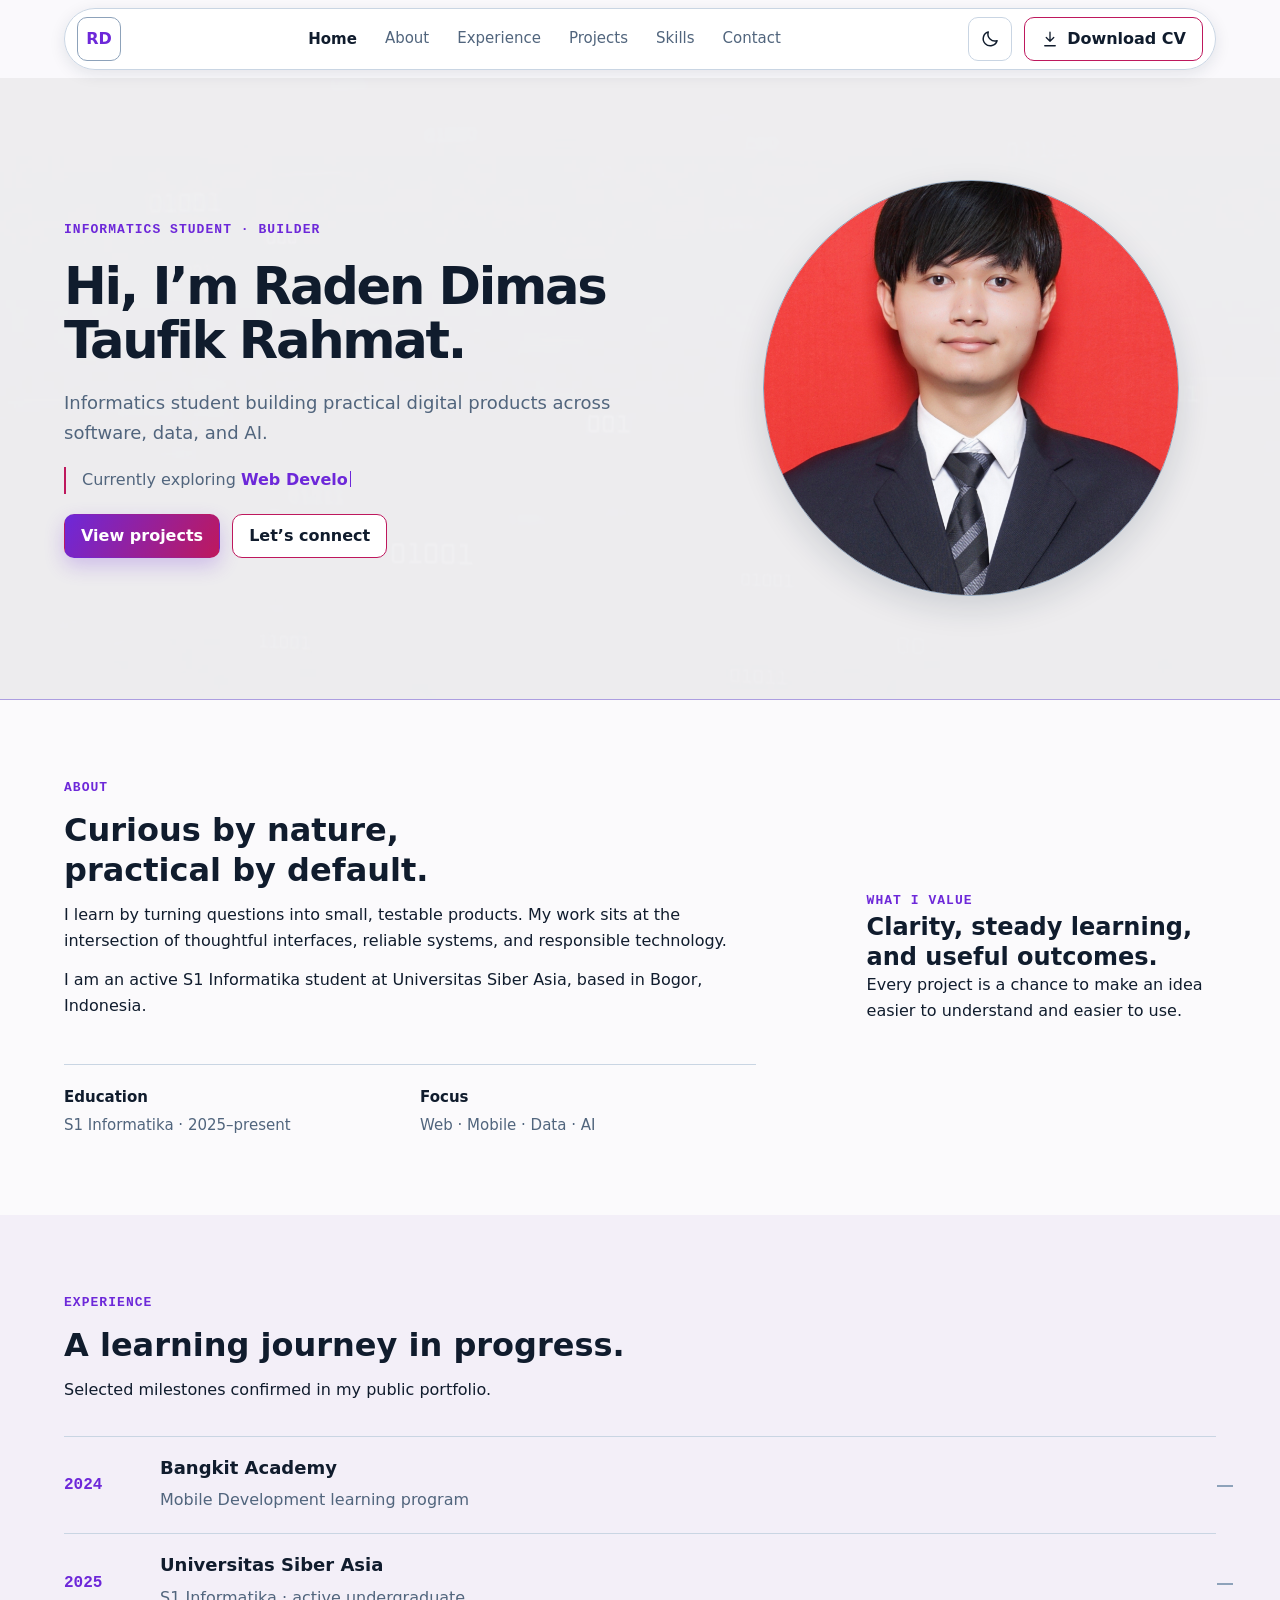
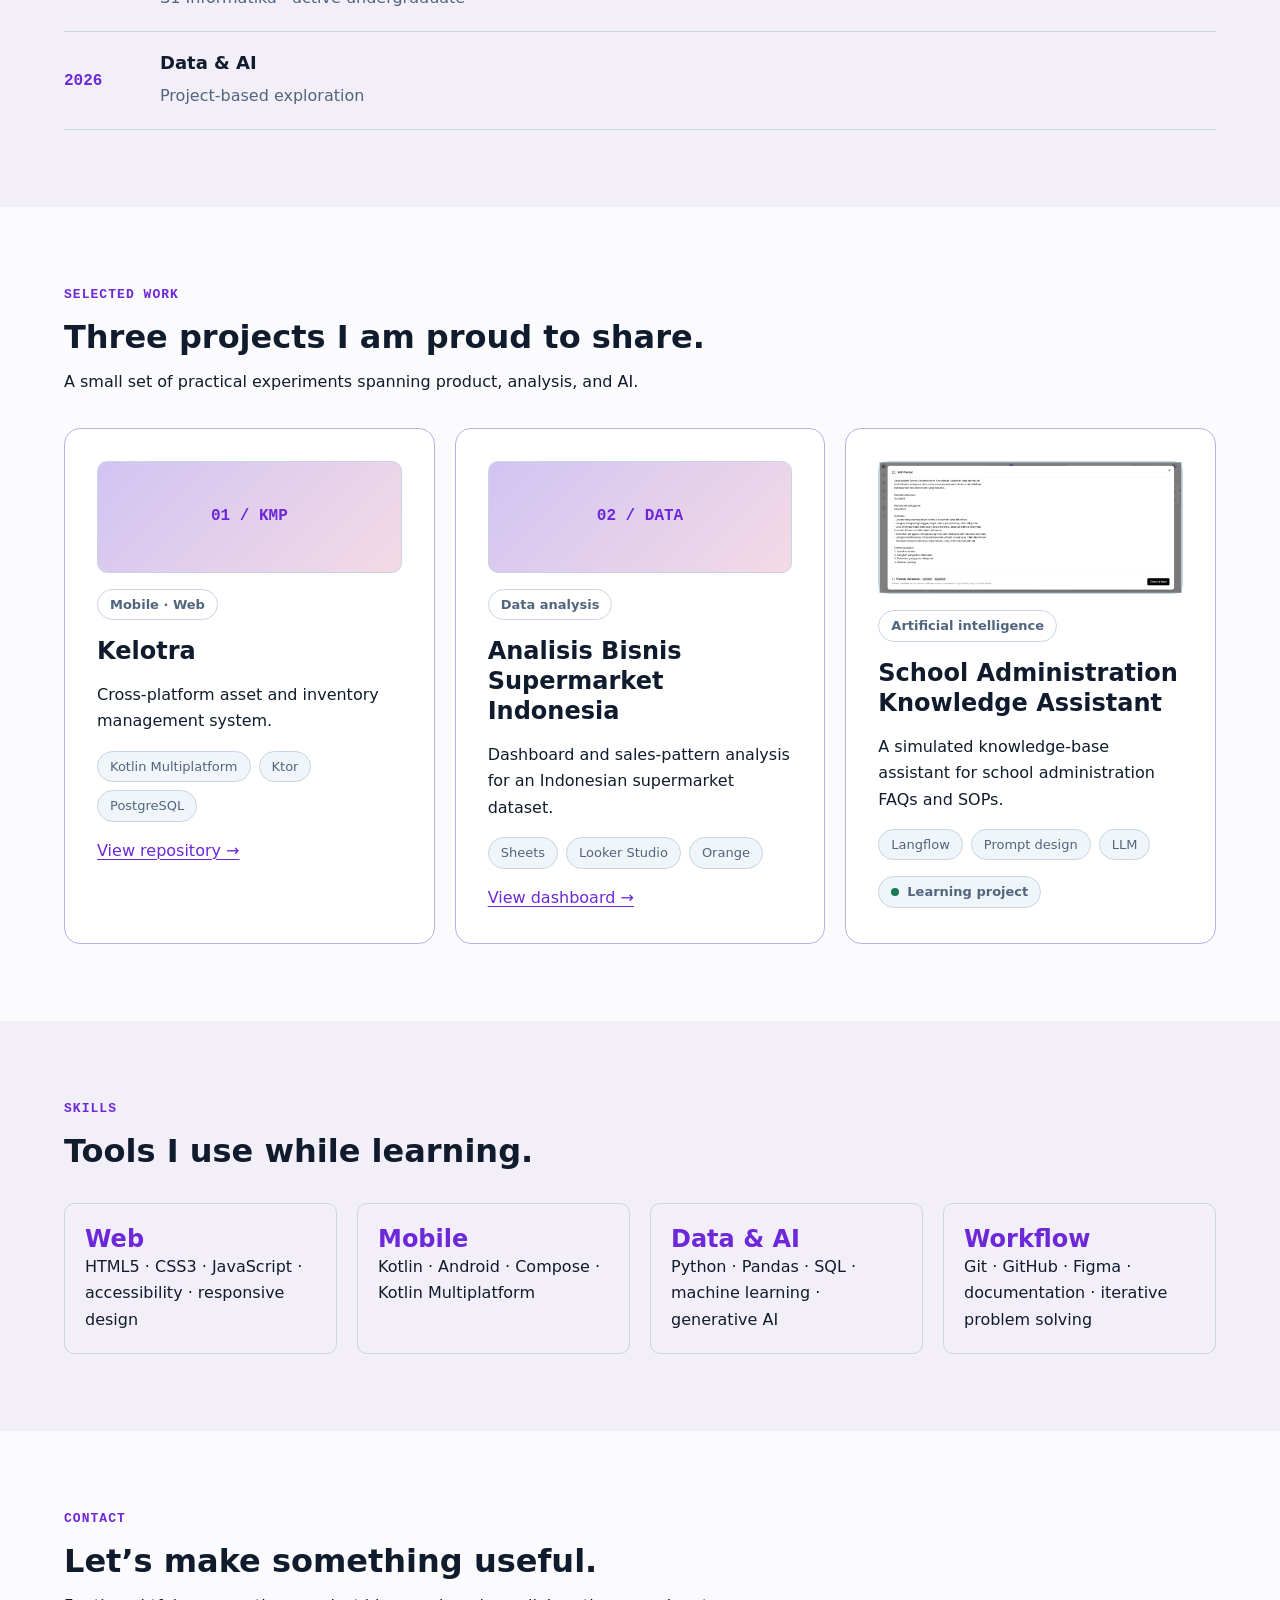
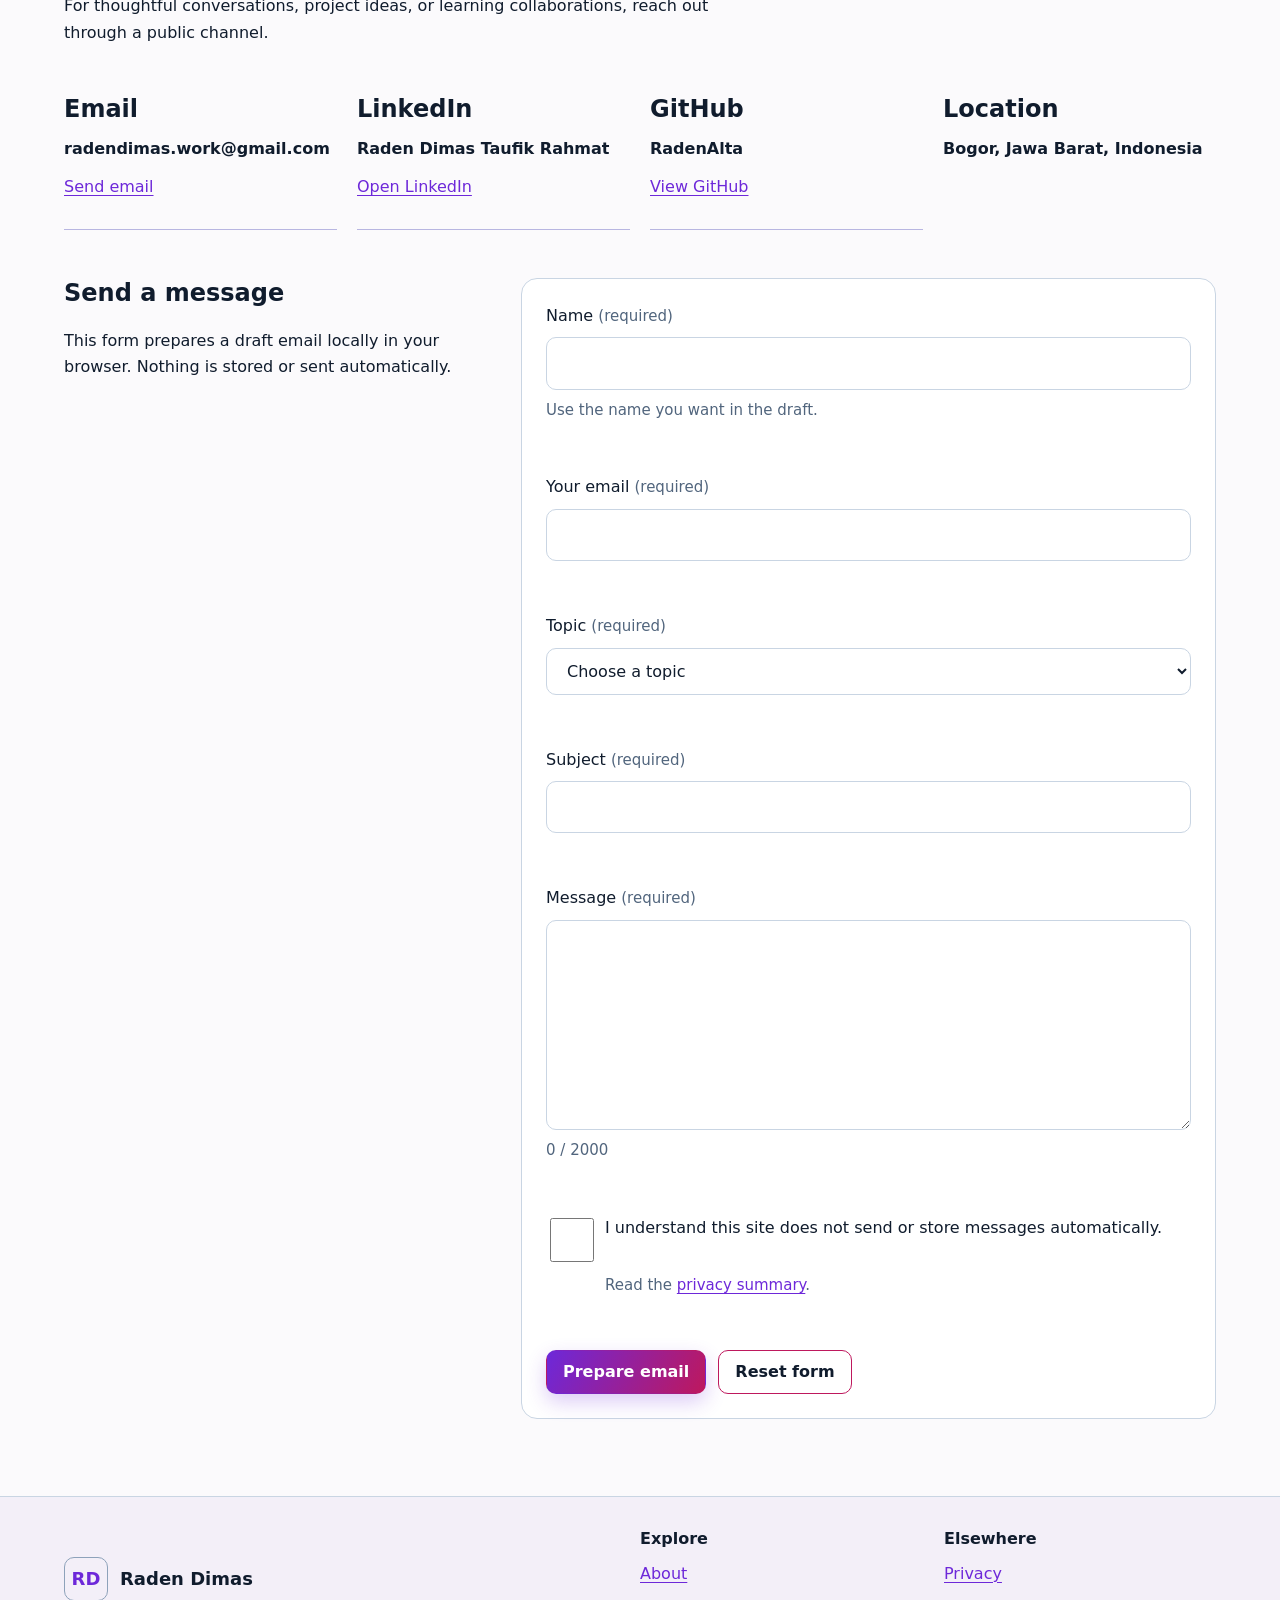
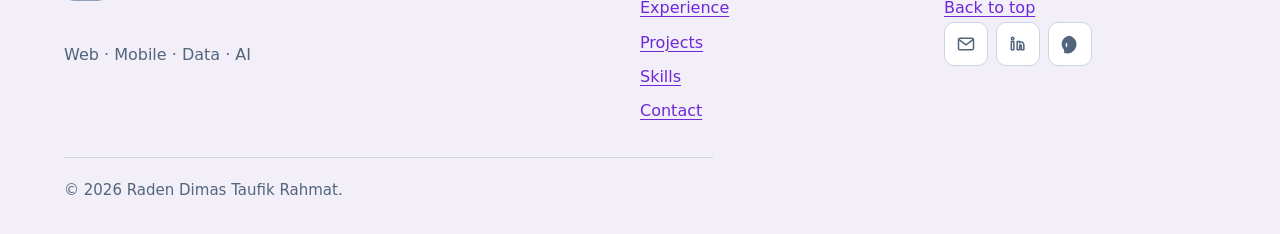
==== commit 102f77e7: "refine portfolio visual design" ====
--- a/index.html
+++ b/index.html
@@ -1,5 +1,5 @@
 <!DOCTYPE html>
 <html lang="en"><head><meta charset="UTF-8"><meta name="viewport" content="width=device-width, initial-scale=1.0"><title>Raden Dimas Taufik Rahmat — Digital Portfolio</title><meta name="description" content="Raden Dimas Taufik Rahmat is an Informatics student building thoughtful web, mobile, data, and AI projects."><link rel="canonical" href="https://radenalta.github.io/raden-dimas-digital-portfolio/"><link rel="icon" href="favicon.svg" type="image/svg+xml"><link rel="manifest" href="site.webmanifest"><link rel="stylesheet" href="assets/css/variables.css"><link rel="stylesheet" href="assets/css/base.css"><link rel="stylesheet" href="assets/css/layout.css"><link rel="stylesheet" href="assets/css/components.css"><link rel="stylesheet" href="assets/css/pages.css"><link rel="stylesheet" href="assets/css/animations.css"><link rel="stylesheet" href="assets/css/responsive.css"><script src="assets/js/main.js" defer></script><script src="assets/js/theme.js" defer></script><script src="assets/js/animations.js" defer></script><script src="assets/js/contact.js" defer></script></head>
 <body id="top" class="site-body page--home"><a class="skip-link" href="#main-content">Skip to main content</a><header class="site-header" data-site-header><div class="container site-header__inner"><a class="site-brand" href="index.html" aria-label="RD — Home">RD</a><button class="menu-toggle button button--ghost" type="button" aria-expanded="false" aria-controls="primary-navigation" aria-label="Open main menu" data-menu-toggle><span class="menu-toggle__icon" aria-hidden="true"></span><span class="menu-toggle__label">Menu</span></button><nav id="primary-navigation" class="site-nav" aria-label="Primary navigation" data-site-nav><ul class="site-nav__list"><li><a class="site-nav__link" href="#home" aria-current="page">Home</a></li><li><a class="site-nav__link" href="#about">About</a></li><li><a class="site-nav__link" href="#experience">Experience</a></li><li><a class="site-nav__link" href="#projects">Projects</a></li><li><a class="site-nav__link" href="#skills">Skills</a></li><li><a class="site-nav__link" href="#contact">Contact</a></li></ul></nav><div class="header-actions cluster"><button class="theme-toggle button button--ghost" type="button" aria-label="Enable light theme" title="Enable light theme" data-theme-toggle><svg class="theme-toggle__icon theme-toggle__icon--sun" viewBox="0 0 24 24" aria-hidden="true" focusable="false"><circle cx="12" cy="12" r="4"></circle><path d="M12 2v2M12 20v2M4.93 4.93l1.42 1.42M17.65 17.65l1.42 1.42M2 12h2M20 12h2M4.93 19.07l1.42-1.42M17.65 6.35l1.42-1.42"></path></svg><svg class="theme-toggle__icon theme-toggle__icon--moon" viewBox="0 0 24 24" aria-hidden="true" focusable="false"><path d="M20.5 14.1A8.5 8.5 0 0 1 9.9 3.5 8.5 8.5 0 1 0 20.5 14.1Z"></path></svg></button><a class="button button--secondary header-cv-download" href="assets/documents/Raden-Dimas-Taufik-Rahmat-CV.pdf" download="Raden-Dimas-Taufik-Rahmat-CV.pdf" aria-label="Download Raden Dimas Taufik Rahmat CV"><svg viewBox="0 0 24 24" aria-hidden="true" focusable="false"><path d="M12 3v12M7 10l5 5 5-5M5 21h14"></path></svg><span class="header-cv-download__label">Download CV</span></a></div></div><button class="nav-overlay" type="button" aria-label="Close main menu" data-nav-overlay hidden></button></header>
-<main id="main-content" class="page-shell home-page portfolio-single-page"><section id="home" class="home-hero section" aria-labelledby="home-title"><div class="home-hero__background" aria-hidden="true"><video class="home-hero__background-video" data-hero-background-video muted loop playsinline preload="metadata" poster="assets/images/backgrounds/hero-binary-background-poster.webp" tabindex="-1"><source src="assets/videos/hero-binary-background.mp4" type="video/mp4"></video><div class="home-hero__background-overlay"></div></div><div class="container home-hero__grid"><div class="home-hero__content stack"><p class="eyebrow">Informatics student · builder</p><h1 id="home-title">Hi, I’m Raden Dimas Taufik Rahmat.</h1><p class="hero-description">Informatics student building practical digital products across software, data, and AI.</p><p class="typing-fallback">Currently exploring <strong class="typing-text"><span class="typing-text__output" data-typing-text data-typing-words="Web Development|Mobile Development|Data Science|Artificial Intelligence" aria-hidden="true">Web Development</span><span class="typing-text__cursor" data-typing-cursor aria-hidden="true"></span><span class="sr-only">Web Development, Mobile Development, Data Science, and Artificial Intelligence</span></strong></p><div class="hero-actions"><a class="button button--primary" href="#projects">View projects</a><a class="button button--secondary" href="#contact">Let’s connect</a></div><dl class="profile-facts icon-facts"><div><dt><span class="sr-only">Education</span></dt><dd><strong>S1 Informatika</strong><span>Universitas Siber Asia</span></dd></div><div><dt><span class="sr-only">Location</span></dt><dd><strong>Bogor</strong><span>Jawa Barat</span></dd></div><div><dt><span class="sr-only">Focus</span></dt><dd><strong>Web · Mobile</strong><span>Data · AI</span></dd></div></dl></div><div class="home-hero__visual"><figure class="profile-frame"><img class="profile-frame__image" src="assets/images/profile/raden-dimas-profile.jpg" alt="Portrait of Raden Dimas Taufik Rahmat" width="1576" height="2364"></figure><article class="terminal-profile terminal-card" aria-labelledby="terminal-title"><header class="terminal-profile__header"><span aria-hidden="true">● ● ●</span><h2 id="terminal-title">Profile snapshot</h2></header><pre><code>Name: Raden Dimas Taufik Rahmat · Education: S1 Informatika — UNSIA · Focus: Web, Mobile, Data, AI · Location: Bogor, Indonesia</code></pre></article></div></div></section><section id="about" class="section portfolio-section" aria-labelledby="about-title"><div class="container portfolio-split"><div class="section-heading"><p class="eyebrow">About</p><h2 id="about-title">Curious by nature, practical by default.</h2><p>I learn by turning questions into small, testable products. My work sits at the intersection of thoughtful interfaces, reliable systems, and responsible technology.</p><p>I am an active S1 Informatika student at Universitas Siber Asia, based in Bogor, Indonesia.</p></div><article class="card portfolio-note"><p class="eyebrow">What I value</p><h3>Clarity, steady learning, and useful outcomes.</h3><p>Every project is a chance to make an idea easier to understand and easier to use.</p></article></div></section><section id="experience" class="section section--subtle portfolio-section" aria-labelledby="experience-title"><div class="container"><header class="section-heading"><p class="eyebrow">Experience</p><h2 id="experience-title">A learning journey in progress.</h2><p>Selected milestones confirmed in my public portfolio.</p></header><ol class="journey-preview journey-preview--horizontal portfolio-timeline"><li><time datetime="2024">2024</time><article><h3>Bangkit Academy</h3><span>Mobile Development learning program</span></article></li><li><time datetime="2025">2025</time><article><h3>Universitas Siber Asia</h3><span>S1 Informatika · active undergraduate</span></article></li><li><time datetime="2026">2026</time><article><h3>Data &amp; AI</h3><span>Project-based exploration</span></article></li></ol></div></section><section id="projects" class="section portfolio-section" aria-labelledby="projects-title"><div class="container"><header class="section-heading"><p class="eyebrow">Selected work</p><h2 id="projects-title">Three projects I am proud to share.</h2><p>A small set of practical experiments spanning product, analysis, and AI.</p></header><div class="project-preview-grid portfolio-project-grid"><article class="project-preview-card card card--interactive"><div class="project-preview-card__visual" aria-hidden="true">01 / KMP</div><p><span class="badge">Mobile · Web</span></p><h3>Kelotra</h3><p>Cross-platform asset and inventory management system.</p><ul class="tag-list"><li>Kotlin Multiplatform</li><li>Ktor</li><li>PostgreSQL</li></ul><a href="https://github.com/RadenAlta/kelotra" target="_blank" rel="noopener noreferrer" aria-label="Open Kelotra repository">View repository →</a></article><article class="project-preview-card card card--interactive"><div class="project-preview-card__visual" aria-hidden="true">02 / DATA</div><p><span class="badge">Data analysis</span></p><h3>Analisis Bisnis Supermarket Indonesia</h3><p>Dashboard and sales-pattern analysis for an Indonesian supermarket dataset.</p><ul class="tag-list"><li>Sheets</li><li>Looker Studio</li><li>Orange</li></ul><a href="https://datastudio.google.com/reporting/122747c3-6fa4-4360-a5b7-78250f2725f1" target="_blank" rel="noopener noreferrer" aria-label="Open Supermarket Indonesia dashboard">View dashboard →</a></article><article class="project-preview-card card card--interactive"><div class="project-preview-card__visual project-preview-card__visual--image"><img src="assets/images/projects/school-administration-assistant/03-prompt-template.png" alt="School Administration Knowledge Assistant prompt template" width="1918" height="835" loading="lazy"></div><p><span class="badge">Artificial intelligence</span></p><h3>School Administration Knowledge Assistant</h3><p>A simulated knowledge-base assistant for school administration FAQs and SOPs.</p><ul class="tag-list"><li>Langflow</li><li>Prompt design</li><li>LLM</li></ul><span class="badge--status">Learning project</span></article></div></div></section><section id="skills" class="section section--subtle portfolio-section" aria-labelledby="skills-title"><div class="container"><header class="section-heading"><p class="eyebrow">Skills</p><h2 id="skills-title">Tools I use while learning.</h2></header><div class="portfolio-skill-grid"><article class="card"><h3>Web</h3><p>HTML5 · CSS3 · JavaScript · accessibility · responsive design</p></article><article class="card"><h3>Mobile</h3><p>Kotlin · Android · Compose · Kotlin Multiplatform</p></article><article class="card"><h3>Data &amp; AI</h3><p>Python · Pandas · SQL · machine learning · generative AI</p></article><article class="card"><h3>Workflow</h3><p>Git · GitHub · Figma · documentation · iterative problem solving</p></article></div></div></section><section id="contact" class="section portfolio-section" aria-labelledby="contact-title"><div class="container"><header class="section-heading"><p class="eyebrow">Contact</p><h2 id="contact-title">Let’s make something useful.</h2><p>For thoughtful conversations, project ideas, or learning collaborations, reach out through a public channel.</p></header><div class="contact-methods portfolio-contact-methods"><article class="contact-method-card"><h3>Email</h3><p class="contact-method-card__value">radendimas.work@gmail.com</p><a href="mailto:radendimas.work@gmail.com" aria-label="Send email to Raden Dimas">Send email</a></article><article class="contact-method-card"><h3>LinkedIn</h3><p class="contact-method-card__value">Raden Dimas Taufik Rahmat</p><a href="https://www.linkedin.com/in/raden-dimas-taufik-rahmat/" target="_blank" rel="noopener noreferrer" aria-label="Open Raden Dimas LinkedIn">Open LinkedIn</a></article><article class="contact-method-card"><h3>GitHub</h3><p class="contact-method-card__value">RadenAlta</p><a href="https://github.com/RadenAlta" target="_blank" rel="noopener noreferrer" aria-label="Open Raden Dimas GitHub">View GitHub</a></article><article class="contact-method-card"><h3>Location</h3><p class="contact-method-card__value">Bogor, Jawa Barat, Indonesia</p></article></div><div class="contact-layout portfolio-contact-form"><div class="stack"><h3>Send a message</h3><p>This form prepares a draft email locally in your browser. Nothing is stored or sent automatically.</p></div><form id="contact-form" class="contact-form" data-contact-form novalidate><div class="form-group"><label for="contact-name">Name <span class="form-required">(required)</span></label><input id="contact-name" name="name" type="text" autocomplete="name" required minlength="2" maxlength="80" aria-describedby="contact-name-help contact-name-error"><p id="contact-name-help" class="form-help">Use the name you want in the draft.</p><p id="contact-name-error" class="form-error" data-error-for="contact-name"></p></div><div class="form-group"><label for="contact-email">Your email <span class="form-required">(required)</span></label><input id="contact-email" name="email" type="email" autocomplete="email" required maxlength="120" aria-describedby="contact-email-error"><p id="contact-email-error" class="form-error" data-error-for="contact-email"></p></div><div class="form-group"><label for="contact-topic">Topic <span class="form-required">(required)</span></label><select id="contact-topic" name="topic" required aria-describedby="contact-topic-error"><option value="" disabled selected>Choose a topic</option><option>Technology discussion</option><option>Learning collaboration</option><option>Portfolio question</option><option>Academic project</option><option>Other</option></select><p id="contact-topic-error" class="form-error" data-error-for="contact-topic"></p></div><div class="form-group"><label for="contact-subject">Subject <span class="form-required">(required)</span></label><input id="contact-subject" name="subject" type="text" required minlength="3" maxlength="120" aria-describedby="contact-subject-error"><p id="contact-subject-error" class="form-error" data-error-for="contact-subject"></p></div><div class="form-group"><label for="contact-message">Message <span class="form-required">(required)</span></label><textarea id="contact-message" name="message" required minlength="20" maxlength="2000" rows="7" aria-describedby="contact-message-error contact-message-counter"></textarea><p id="contact-message-counter" class="form-counter" data-message-counter>0 / 2000</p><p id="contact-message-error" class="form-error" data-error-for="contact-message"></p></div><div class="form-group form-consent"><input id="contact-consent" name="consent" type="checkbox" required aria-describedby="contact-consent-help contact-consent-error"><label for="contact-consent">I understand this site does not send or store messages automatically.</label><p id="contact-consent-help" class="form-help">Read the <a href="privacy.html">privacy summary</a>.</p><p id="contact-consent-error" class="form-error" data-error-for="contact-consent"></p></div><div class="form-actions"><button class="button button--primary" type="submit">Prepare email</button><button class="button button--secondary" type="reset">Reset form</button></div></form></div></div></section></main>
+<main id="main-content" class="page-shell home-page portfolio-single-page"><section id="home" class="home-hero section" aria-labelledby="home-title"><div class="home-hero__background" aria-hidden="true"><video class="home-hero__background-video" data-hero-background-video muted loop playsinline preload="metadata" poster="assets/images/backgrounds/hero-binary-background-poster.webp" tabindex="-1"><source src="assets/videos/hero-binary-background.mp4" type="video/mp4"></video><div class="home-hero__background-overlay"></div></div><div class="container home-hero__grid"><div class="home-hero__content stack"><p class="eyebrow">Informatics student · builder</p><h1 id="home-title">Hi, I’m Raden Dimas Taufik Rahmat.</h1><p class="hero-description">Informatics student building practical digital products across software, data, and AI.</p><p class="typing-fallback">Currently exploring <strong class="typing-text"><span class="typing-text__output" data-typing-text data-typing-words="Web Development|Mobile Development|Data Science|Artificial Intelligence" aria-hidden="true">Web Development</span><span class="typing-text__cursor" data-typing-cursor aria-hidden="true"></span><span class="sr-only">Web Development, Mobile Development, Data Science, and Artificial Intelligence</span></strong></p><div class="hero-actions"><a class="button button--primary" href="#projects">View projects</a><a class="button button--secondary" href="#contact">Let’s connect</a></div></div><div class="home-hero__visual"><figure class="profile-frame"><img class="profile-frame__image" src="assets/images/profile/raden-dimas-profile.jpg" alt="Portrait of Raden Dimas Taufik Rahmat" width="1576" height="2364"></figure></div></div></section><section id="about" class="section portfolio-section" aria-labelledby="about-title"><div class="container portfolio-split"><div class="section-heading"><p class="eyebrow">About</p><h2 id="about-title">Curious by nature, practical by default.</h2><p>I learn by turning questions into small, testable products. My work sits at the intersection of thoughtful interfaces, reliable systems, and responsible technology.</p><p>I am an active S1 Informatika student at Universitas Siber Asia, based in Bogor, Indonesia.</p><div class="portfolio-facts"><p><strong>Education</strong><span>S1 Informatika · 2025–present</span></p><p><strong>Focus</strong><span>Web · Mobile · Data · AI</span></p></div></div><article class="portfolio-note"><p class="eyebrow">What I value</p><h3>Clarity, steady learning, and useful outcomes.</h3><p>Every project is a chance to make an idea easier to understand and easier to use.</p></article></div></section><section id="experience" class="section section--subtle portfolio-section" aria-labelledby="experience-title"><div class="container"><header class="section-heading"><p class="eyebrow">Experience</p><h2 id="experience-title">A learning journey in progress.</h2><p>Selected milestones confirmed in my public portfolio.</p></header><ol class="journey-preview journey-preview--horizontal portfolio-timeline"><li><time datetime="2024">2024</time><article><h3>Bangkit Academy</h3><span>Mobile Development learning program</span></article></li><li><time datetime="2025">2025</time><article><h3>Universitas Siber Asia</h3><span>S1 Informatika · active undergraduate</span></article></li><li><time datetime="2026">2026</time><article><h3>Data &amp; AI</h3><span>Project-based exploration</span></article></li></ol></div></section><section id="projects" class="section portfolio-section" aria-labelledby="projects-title"><div class="container"><header class="section-heading"><p class="eyebrow">Selected work</p><h2 id="projects-title">Three projects I am proud to share.</h2><p>A small set of practical experiments spanning product, analysis, and AI.</p></header><div class="project-preview-grid portfolio-project-grid"><article class="project-preview-card card card--interactive"><div class="project-preview-card__visual" aria-hidden="true">01 / KMP</div><p><span class="badge">Mobile · Web</span></p><h3>Kelotra</h3><p>Cross-platform asset and inventory management system.</p><ul class="tag-list"><li>Kotlin Multiplatform</li><li>Ktor</li><li>PostgreSQL</li></ul><a href="https://github.com/RadenAlta/kelotra" target="_blank" rel="noopener noreferrer" aria-label="Open Kelotra repository">View repository →</a></article><article class="project-preview-card card card--interactive"><div class="project-preview-card__visual" aria-hidden="true">02 / DATA</div><p><span class="badge">Data analysis</span></p><h3>Analisis Bisnis Supermarket Indonesia</h3><p>Dashboard and sales-pattern analysis for an Indonesian supermarket dataset.</p><ul class="tag-list"><li>Sheets</li><li>Looker Studio</li><li>Orange</li></ul><a href="https://datastudio.google.com/reporting/122747c3-6fa4-4360-a5b7-78250f2725f1" target="_blank" rel="noopener noreferrer" aria-label="Open Supermarket Indonesia dashboard">View dashboard →</a></article><article class="project-preview-card card card--interactive"><div class="project-preview-card__visual project-preview-card__visual--image"><img src="assets/images/projects/school-administration-assistant/03-prompt-template.png" alt="School Administration Knowledge Assistant prompt template" width="1918" height="835" loading="lazy"></div><p><span class="badge">Artificial intelligence</span></p><h3>School Administration Knowledge Assistant</h3><p>A simulated knowledge-base assistant for school administration FAQs and SOPs.</p><ul class="tag-list"><li>Langflow</li><li>Prompt design</li><li>LLM</li></ul><span class="badge--status">Learning project</span></article></div></div></section><section id="skills" class="section section--subtle portfolio-section" aria-labelledby="skills-title"><div class="container"><header class="section-heading"><p class="eyebrow">Skills</p><h2 id="skills-title">Tools I use while learning.</h2></header><div class="portfolio-skill-grid"><article class="card"><h3>Web</h3><p>HTML5 · CSS3 · JavaScript · accessibility · responsive design</p></article><article class="card"><h3>Mobile</h3><p>Kotlin · Android · Compose · Kotlin Multiplatform</p></article><article class="card"><h3>Data &amp; AI</h3><p>Python · Pandas · SQL · machine learning · generative AI</p></article><article class="card"><h3>Workflow</h3><p>Git · GitHub · Figma · documentation · iterative problem solving</p></article></div></div></section><section id="contact" class="section portfolio-section" aria-labelledby="contact-title"><div class="container"><header class="section-heading"><p class="eyebrow">Contact</p><h2 id="contact-title">Let’s make something useful.</h2><p>For thoughtful conversations, project ideas, or learning collaborations, reach out through a public channel.</p></header><div class="contact-methods portfolio-contact-methods"><article class="contact-method-card"><h3>Email</h3><p class="contact-method-card__value">radendimas.work@gmail.com</p><a href="mailto:radendimas.work@gmail.com" aria-label="Send email to Raden Dimas">Send email</a></article><article class="contact-method-card"><h3>LinkedIn</h3><p class="contact-method-card__value">Raden Dimas Taufik Rahmat</p><a href="https://www.linkedin.com/in/raden-dimas-taufik-rahmat/" target="_blank" rel="noopener noreferrer" aria-label="Open Raden Dimas LinkedIn">Open LinkedIn</a></article><article class="contact-method-card"><h3>GitHub</h3><p class="contact-method-card__value">RadenAlta</p><a href="https://github.com/RadenAlta" target="_blank" rel="noopener noreferrer" aria-label="Open Raden Dimas GitHub">View GitHub</a></article><article class="contact-method-card"><h3>Location</h3><p class="contact-method-card__value">Bogor, Jawa Barat, Indonesia</p></article></div><div class="contact-layout portfolio-contact-form"><div class="stack"><h3>Send a message</h3><p>This form prepares a draft email locally in your browser. Nothing is stored or sent automatically.</p></div><form id="contact-form" class="contact-form" data-contact-form novalidate><div class="form-group"><label for="contact-name">Name <span class="form-required">(required)</span></label><input id="contact-name" name="name" type="text" autocomplete="name" required minlength="2" maxlength="80" aria-describedby="contact-name-help contact-name-error"><p id="contact-name-help" class="form-help">Use the name you want in the draft.</p><p id="contact-name-error" class="form-error" data-error-for="contact-name"></p></div><div class="form-group"><label for="contact-email">Your email <span class="form-required">(required)</span></label><input id="contact-email" name="email" type="email" autocomplete="email" required maxlength="120" aria-describedby="contact-email-error"><p id="contact-email-error" class="form-error" data-error-for="contact-email"></p></div><div class="form-group"><label for="contact-topic">Topic <span class="form-required">(required)</span></label><select id="contact-topic" name="topic" required aria-describedby="contact-topic-error"><option value="" disabled selected>Choose a topic</option><option>Technology discussion</option><option>Learning collaboration</option><option>Portfolio question</option><option>Academic project</option><option>Other</option></select><p id="contact-topic-error" class="form-error" data-error-for="contact-topic"></p></div><div class="form-group"><label for="contact-subject">Subject <span class="form-required">(required)</span></label><input id="contact-subject" name="subject" type="text" required minlength="3" maxlength="120" aria-describedby="contact-subject-error"><p id="contact-subject-error" class="form-error" data-error-for="contact-subject"></p></div><div class="form-group"><label for="contact-message">Message <span class="form-required">(required)</span></label><textarea id="contact-message" name="message" required minlength="20" maxlength="2000" rows="7" aria-describedby="contact-message-error contact-message-counter"></textarea><p id="contact-message-counter" class="form-counter" data-message-counter>0 / 2000</p><p id="contact-message-error" class="form-error" data-error-for="contact-message"></p></div><div class="form-group form-consent"><input id="contact-consent" name="consent" type="checkbox" required aria-describedby="contact-consent-help contact-consent-error"><label for="contact-consent">I understand this site does not send or store messages automatically.</label><p id="contact-consent-help" class="form-help">Read the <a href="privacy.html">privacy summary</a>.</p><p id="contact-consent-error" class="form-error" data-error-for="contact-consent"></p></div><div class="form-actions"><button class="button button--primary" type="submit">Prepare email</button><button class="button button--secondary" type="reset">Reset form</button></div></form></div></div></section></main>
 <footer class="site-footer"><div class="container site-footer__grid"><section class="site-footer__brand" aria-labelledby="footer-brand-title"><h2 id="footer-brand-title" class="site-footer__title"><span class="site-footer__mark" aria-hidden="true">RD</span>Raden Dimas</h2><p>Web · Mobile · Data · AI</p></section><nav class="site-footer__nav" aria-labelledby="footer-quick-links"><h2 id="footer-quick-links" class="site-footer__heading">Explore</h2><ul class="site-footer__links"><li><a href="#about">About</a></li><li><a href="#experience">Experience</a></li><li><a href="#projects">Projects</a></li><li><a href="#skills">Skills</a></li><li><a href="#contact">Contact</a></li></ul></nav><section class="site-footer__support" aria-labelledby="footer-support-title"><h2 id="footer-support-title" class="site-footer__heading">Elsewhere</h2><ul class="site-footer__links"><li><a href="privacy.html">Privacy</a></li><li><a href="#top" data-footer-to-top>Back to top</a></li></ul><ul class="social-links" aria-label="Public contact links"><li><a class="social-link social-link--icon" href="mailto:radendimas.work@gmail.com" aria-label="Send email to Raden Dimas" title="Email"><svg viewBox="0 0 24 24" aria-hidden="true" focusable="false"><rect x="3" y="5" width="18" height="14" rx="2"></rect><path d="m4 7 8 6 8-6"></path></svg></a></li><li><a class="social-link social-link--icon" href="https://www.linkedin.com/in/raden-dimas-taufik-rahmat/" target="_blank" rel="noopener noreferrer" aria-label="Open Raden Dimas LinkedIn" title="LinkedIn"><svg viewBox="0 0 24 24" aria-hidden="true" focusable="false"><rect x="4" y="9" width="3" height="10"></rect><circle cx="5.5" cy="5.5" r="1.5"></circle><path d="M11 19V9h3v1.5c1-1.3 5-1.8 5 3.4V19h-3v-4.5c0-2.2-2-2-2-0.1V19h-3Z"></path></svg></a></li><li><a class="social-link social-link--icon" href="https://github.com/RadenAlta" target="_blank" rel="noopener noreferrer" aria-label="Open Raden Dimas GitHub" title="GitHub"><svg class="social-link__icon--fill" viewBox="0 0 24 24" aria-hidden="true" focusable="false"><path d="M12 2a10 10 0 0 0-3.16 19.49c.5.09.68-.22.68-.48v-1.86c-2.78.6-3.37-1.18-3.37-1.18-.91-.62.07-.61.07-.61 1 .07 1.53 1.03 1.53 1.03.9 1.53 2.35 1.09 2.92.83.09-.65.35-1.09.64-1.34-2.22-.25-4.55-1.11-4.55-4.94 0-1.09.39-1.98 1.03-2.68.64.7 1.03 1.59 1.03 2.68 0 3.84-2.34 4.68-4.57 4.93.36.31.68.92.68 1.85v2.75c0 .27.18.58.69.48A10 10 0 0 0 12 2Z"></path></svg></a></li></ul></section><p class="site-footer__copyright">&copy; <time datetime="2026" data-current-year>2026</time> Raden Dimas Taufik Rahmat.</p></div></footer><button class="back-to-top button button--icon" type="button" aria-label="Back to top" data-back-to-top><span aria-hidden="true">↑</span></button></body></html>
--- a/assets/css/variables.css
+++ b/assets/css/variables.css
@@ -9,11 +9,11 @@
   --color-surface-elevated: #16263a;
   --color-text: #f3f7fc;
   --color-text-muted: #aebdd0;
-  --color-primary: #42d7e8;
-  --color-primary-hover: #7be7f2;
-  --color-primary-contrast: #041016;
-  --color-secondary: #9b8cf8;
-  --color-secondary-hover: #b6abff;
+  --color-primary: #b794f6;
+  --color-primary-hover: #d2b8ff;
+  --color-primary-contrast: #170c2e;
+  --color-secondary: #f472b6;
+  --color-secondary-hover: #fb9ccc;
   --color-success: #5bd6a2;
   --color-danger: #ff7b87;
   --color-border: #2a3d54;
@@ -103,17 +103,17 @@
 
 [data-theme="light"] {
   color-scheme: light;
-  --color-background: #f5f8fc;
-  --color-background-subtle: #eaf0f7;
+  --color-background: #fbfafc;
+  --color-background-subtle: #f3eff8;
   --color-surface: #ffffff;
   --color-surface-elevated: #f0f5fa;
   --color-text: #101c2d;
   --color-text-muted: #51657d;
-  --color-primary: #087d91;
-  --color-primary-hover: #075f70;
+  --color-primary: #6d28d9;
+  --color-primary-hover: #581c87;
   --color-primary-contrast: #ffffff;
-  --color-secondary: #6554c0;
-  --color-secondary-hover: #4f3ea3;
+  --color-secondary: #be185d;
+  --color-secondary-hover: #9d174d;
   --color-success: #187a55;
   --color-danger: #b5273c;
   --color-border: #c9d5e3;
--- a/assets/css/components.css
+++ b/assets/css/components.css
@@ -406,6 +406,20 @@
   inset-block-end: var(--space-4);
   box-shadow: var(--shadow-md);
 }
+
+/* Premium floating shell treatment. */
+@media (min-width: 64rem) {
+  .site-header { padding-block: var(--space-2); border-block-end: 0; background: transparent; }
+  .site-header__inner { width: min(100% - (2 * var(--page-gutter)), var(--container-default)); margin-inline: auto; padding: var(--space-2) var(--space-3); border: var(--border-width) solid var(--color-border); border-radius: var(--radius-full); background: color-mix(in srgb, var(--color-surface) 92%, transparent); box-shadow: var(--shadow-sm); backdrop-filter: blur(1rem); }
+  .site-header .site-nav { grid-column: 2; width: auto; justify-self: center; overflow: visible; }
+  .site-header .site-nav__list { min-width: 0; gap: var(--space-1); }
+  .site-header .site-nav__link { min-height: 2.25rem; border: 0; border-radius: var(--radius-full); }
+  .site-header .site-nav__link[aria-current="page"] { background: color-mix(in srgb, var(--color-primary) 16%, transparent); border: 0; }
+  .site-header .header-actions { grid-column: 3; flex-wrap: nowrap; justify-content: flex-end; }
+}
+
+.button--primary { background: linear-gradient(120deg, var(--color-primary), var(--color-secondary)); box-shadow: 0 0.5rem 1.25rem color-mix(in srgb, var(--color-primary) 24%, transparent); }
+.button--primary:hover { background: linear-gradient(120deg, var(--color-primary-hover), var(--color-secondary-hover)); }
 /* Global shell interactions — Milestone 4. */
 html {
   scroll-padding-block-start: calc(var(--control-height-lg) + var(--space-6));
--- a/assets/css/pages.css
+++ b/assets/css/pages.css
@@ -284,6 +284,50 @@
 .portfolio-single-page .home-hero__background-overlay { background: linear-gradient(90deg, rgb(3 12 25 / 78%), rgb(3 12 25 / 48%) 55%, rgb(3 12 25 / 68%)); }
 [data-theme="light"] .portfolio-single-page .home-hero__background-overlay { background: linear-gradient(90deg, rgb(247 250 252 / 92%), rgb(247 250 252 / 72%) 55%, rgb(247 250 252 / 88%)); }
 .portfolio-single-page .portfolio-skill-grid .card { border-radius: var(--radius-md); background: transparent; box-shadow: none; }
+
+/* Visual refinement: restrained gradients, ambient light, and clearer hierarchy. */
+.portfolio-single-page .home-hero { border-block-end-color: color-mix(in srgb, var(--color-primary) 32%, var(--color-border)); }
+.portfolio-single-page .home-hero__content h1 { letter-spacing: -0.045em; line-height: 1.05; }
+.portfolio-single-page .home-hero__content h1::first-line { background: linear-gradient(115deg, var(--color-text) 35%, var(--color-primary) 72%, var(--color-secondary)); background-clip: text; -webkit-background-clip: text; color: transparent; }
+.portfolio-single-page .profile-frame { border-color: color-mix(in srgb, var(--color-primary) 58%, var(--color-border-strong)); border-radius: 2rem; box-shadow: 0 1.5rem 3rem color-mix(in srgb, var(--color-primary) 18%, transparent); }
+.portfolio-single-page .profile-frame::after { position: absolute; inset: -1rem; z-index: -1; border: 1px solid color-mix(in srgb, var(--color-secondary) 42%, transparent); border-radius: 2.5rem; content: ""; }
+.portfolio-single-page .project-preview-card { overflow: hidden; border-color: color-mix(in srgb, var(--color-primary) 20%, var(--color-border)); }
+.portfolio-single-page .project-preview-card__visual { background: linear-gradient(135deg, color-mix(in srgb, var(--color-primary) 24%, var(--color-surface-elevated)), color-mix(in srgb, var(--color-secondary) 16%, var(--color-surface))); }
+.portfolio-single-page .project-preview-card__visual--image img { transition: transform var(--duration-slow) var(--ease-standard); }
+.portfolio-single-page .project-preview-card:hover .project-preview-card__visual--image img { transform: scale(1.03); }
+.portfolio-single-page .portfolio-skill-grid .card h3 { color: var(--color-primary); }
+.portfolio-single-page .contact-method-card { border-color: color-mix(in srgb, var(--color-primary) 18%, var(--color-border)); }
+
+/* Declutter pass: let typography and the portrait carry the hero. */
+.portfolio-single-page .home-hero::before { display: none; }
+.portfolio-single-page .home-hero__background-video { opacity: .035; filter: grayscale(1) contrast(.9); }
+.portfolio-single-page .home-hero__background-overlay { background: var(--color-background); opacity: .9; }
+[data-theme="light"] .portfolio-single-page .home-hero__background-overlay { background: var(--color-background); opacity: .94; }
+.portfolio-single-page .home-hero__visual { display: block; }
+.portfolio-single-page .profile-frame { max-width: 30rem; margin-inline: auto; border: 1px solid var(--color-border-strong); border-radius: 50%; aspect-ratio: 1; box-shadow: var(--shadow-md); }
+.portfolio-single-page .profile-frame::after { inset: -.65rem; border-color: color-mix(in srgb, var(--color-primary) 28%, transparent); border-radius: 50%; }
+.portfolio-single-page .profile-frame__image { object-position: center 25%; }
+.portfolio-single-page .portfolio-note { padding: 0; border: 0; background: transparent; }
+.portfolio-facts { display: grid; grid-template-columns: repeat(2, minmax(0, 1fr)); gap: var(--space-5); margin-block-start: var(--space-7); padding-block-start: var(--space-5); border-block-start: 1px solid var(--color-border); }
+.portfolio-facts p { display: grid; gap: var(--space-1); margin: 0; }
+.portfolio-facts strong { color: var(--color-text); font-size: var(--font-size-sm); }
+.portfolio-facts span { color: var(--color-text-muted); font-size: var(--font-size-sm); }
+.portfolio-single-page .portfolio-timeline { grid-template-columns: 1fr; gap: 0; margin-block-start: var(--space-7); }
+.portfolio-single-page .portfolio-timeline li { grid-template-columns: 5rem minmax(0, 1fr); padding: var(--space-5) 0; border: 0; border-block-start: 1px solid var(--color-border); border-radius: 0; background: transparent; }
+.portfolio-single-page .portfolio-timeline li:last-child { border-block-end: 1px solid var(--color-border); }
+.portfolio-single-page .portfolio-timeline li::after { display: none; }
+.portfolio-single-page .portfolio-contact-methods .contact-method-card { padding: var(--space-4) 0; border-width: 0 0 1px; border-radius: 0; background: transparent; box-shadow: none; }
+.portfolio-single-page .portfolio-contact-methods .contact-method-card:last-child { border-block-end: 0; }
+.portfolio-single-page .badge { background: transparent; }
+
+/* Final hero proportions. */
+.portfolio-single-page .home-hero { padding-block: clamp(5rem, 8vw, 7rem); }
+.portfolio-single-page .home-hero__grid { grid-template-columns: minmax(0, 1.1fr) minmax(18rem, .9fr); gap: clamp(var(--space-7), 5vw, var(--space-10)); }
+.portfolio-single-page .home-hero__content h1 { max-width: 16ch; font-size: clamp(2.75rem, 4vw, 3.75rem); }
+.portfolio-single-page .home-hero__content h1::first-line { background: none; -webkit-text-fill-color: currentColor; color: var(--color-text); }
+.portfolio-single-page .profile-frame { width: min(100%, 26rem); }
+.portfolio-single-page .typing-fallback { font-size: var(--font-size-base); color: var(--color-text-muted); }
+.portfolio-single-page .typing-fallback strong { color: var(--color-primary); font-weight: var(--font-weight-semibold); }
 .portfolio-section { scroll-margin-block-start: calc(var(--control-height-lg) + var(--space-6)); }
 .portfolio-split { display: grid; grid-template-columns: minmax(0, 1.35fr) minmax(16rem, .65fr); gap: clamp(var(--space-7), 6vw, var(--space-11)); align-items: start; }
 .portfolio-note { align-self: center; }
@@ -298,10 +342,17 @@
   .portfolio-split { grid-template-columns: 1fr; }
   .portfolio-skill-grid { grid-template-columns: repeat(2, minmax(0, 1fr)); }
   .portfolio-contact-methods { grid-template-columns: repeat(2, minmax(0, 1fr)); }
+  .portfolio-single-page .home-hero__grid { grid-template-columns: minmax(0, 1fr) minmax(16rem, .85fr); gap: var(--space-7); }
+  .portfolio-single-page .home-hero { padding-block: 5rem; }
 }
 
 @media (max-width: 39.9375rem) {
   .portfolio-skill-grid { grid-template-columns: 1fr; }
   .portfolio-contact-methods { grid-template-columns: 1fr; }
+  .portfolio-facts { grid-template-columns: 1fr; }
+  .portfolio-single-page .home-hero__grid { grid-template-columns: 1fr; }
+  .portfolio-single-page .home-hero { padding-block: 4rem; }
+  .portfolio-single-page .home-hero__content h1 { max-width: 14ch; font-size: clamp(2.5rem, 10vw, 3.1rem); }
+  .portfolio-single-page .profile-frame { width: min(100%, 18rem); margin-block-start: var(--space-5); }
   .portfolio-contact-form { margin-block-start: var(--space-7); }
 }
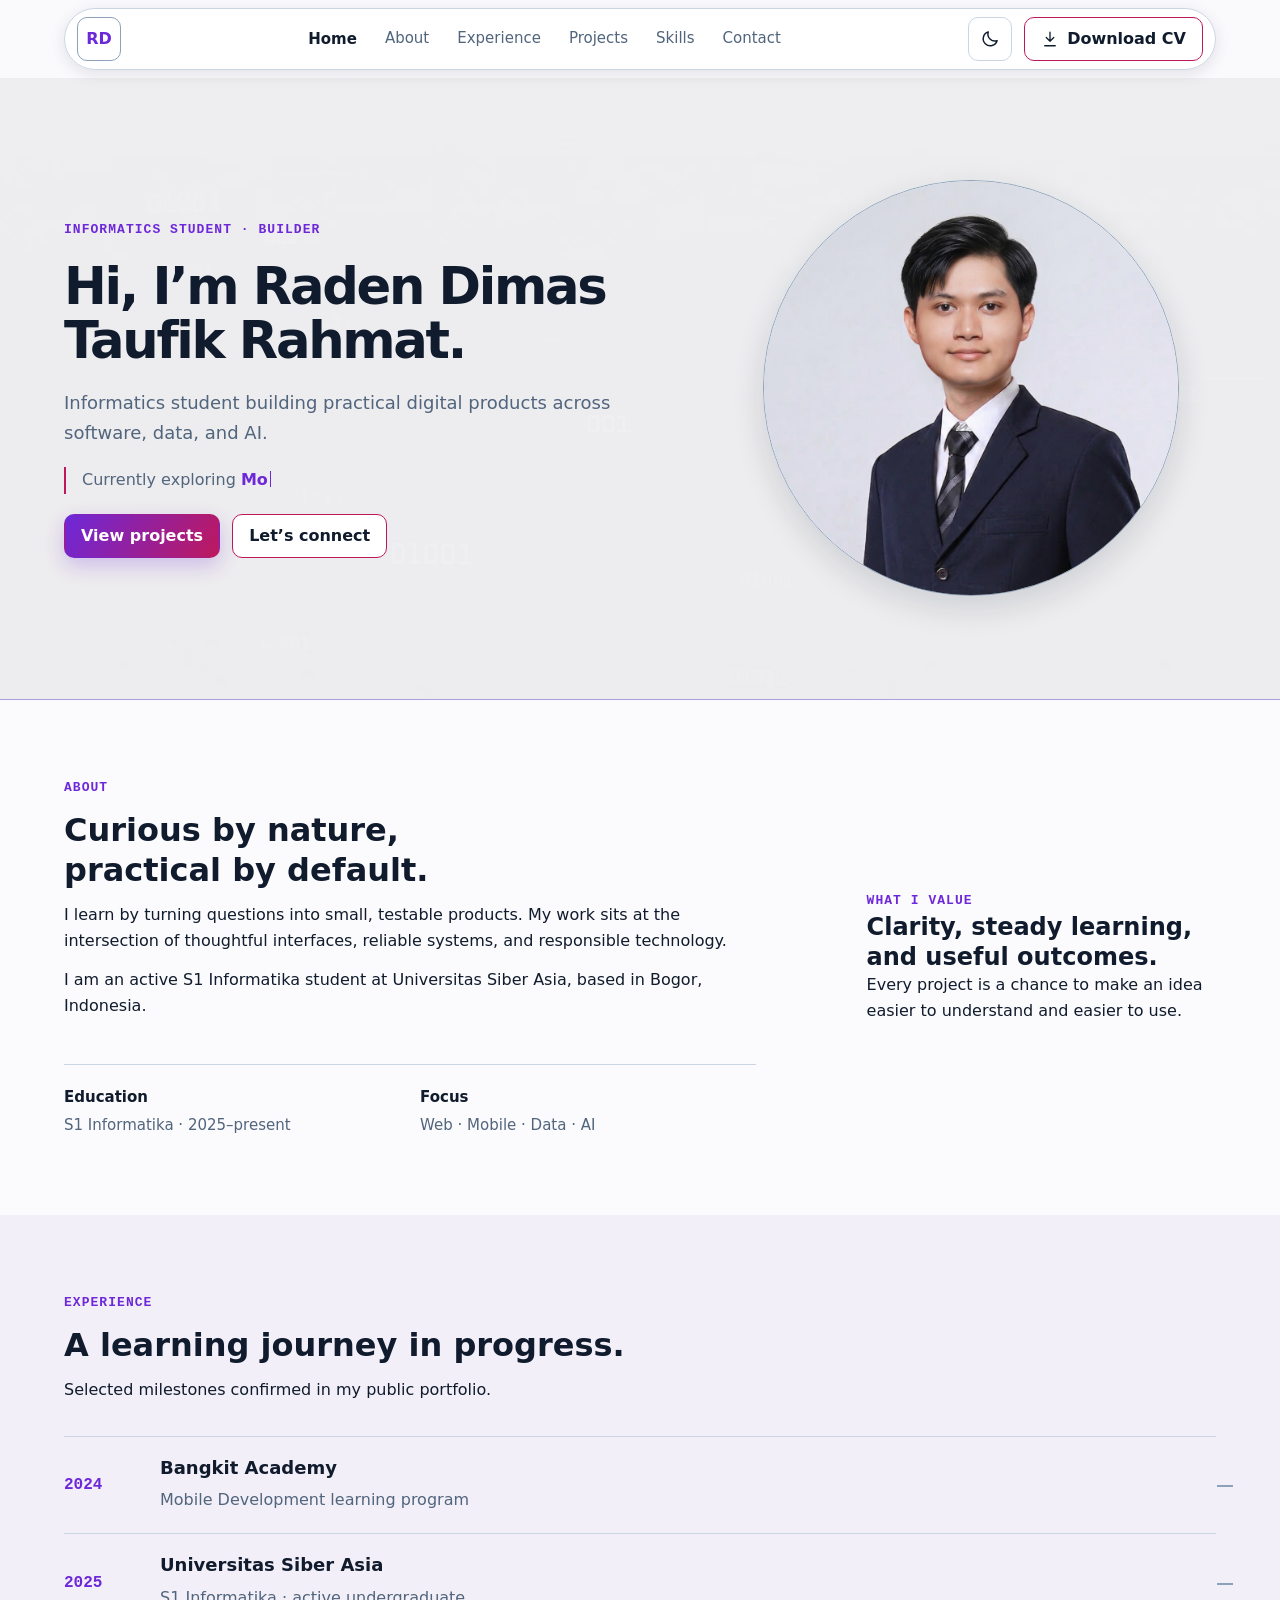
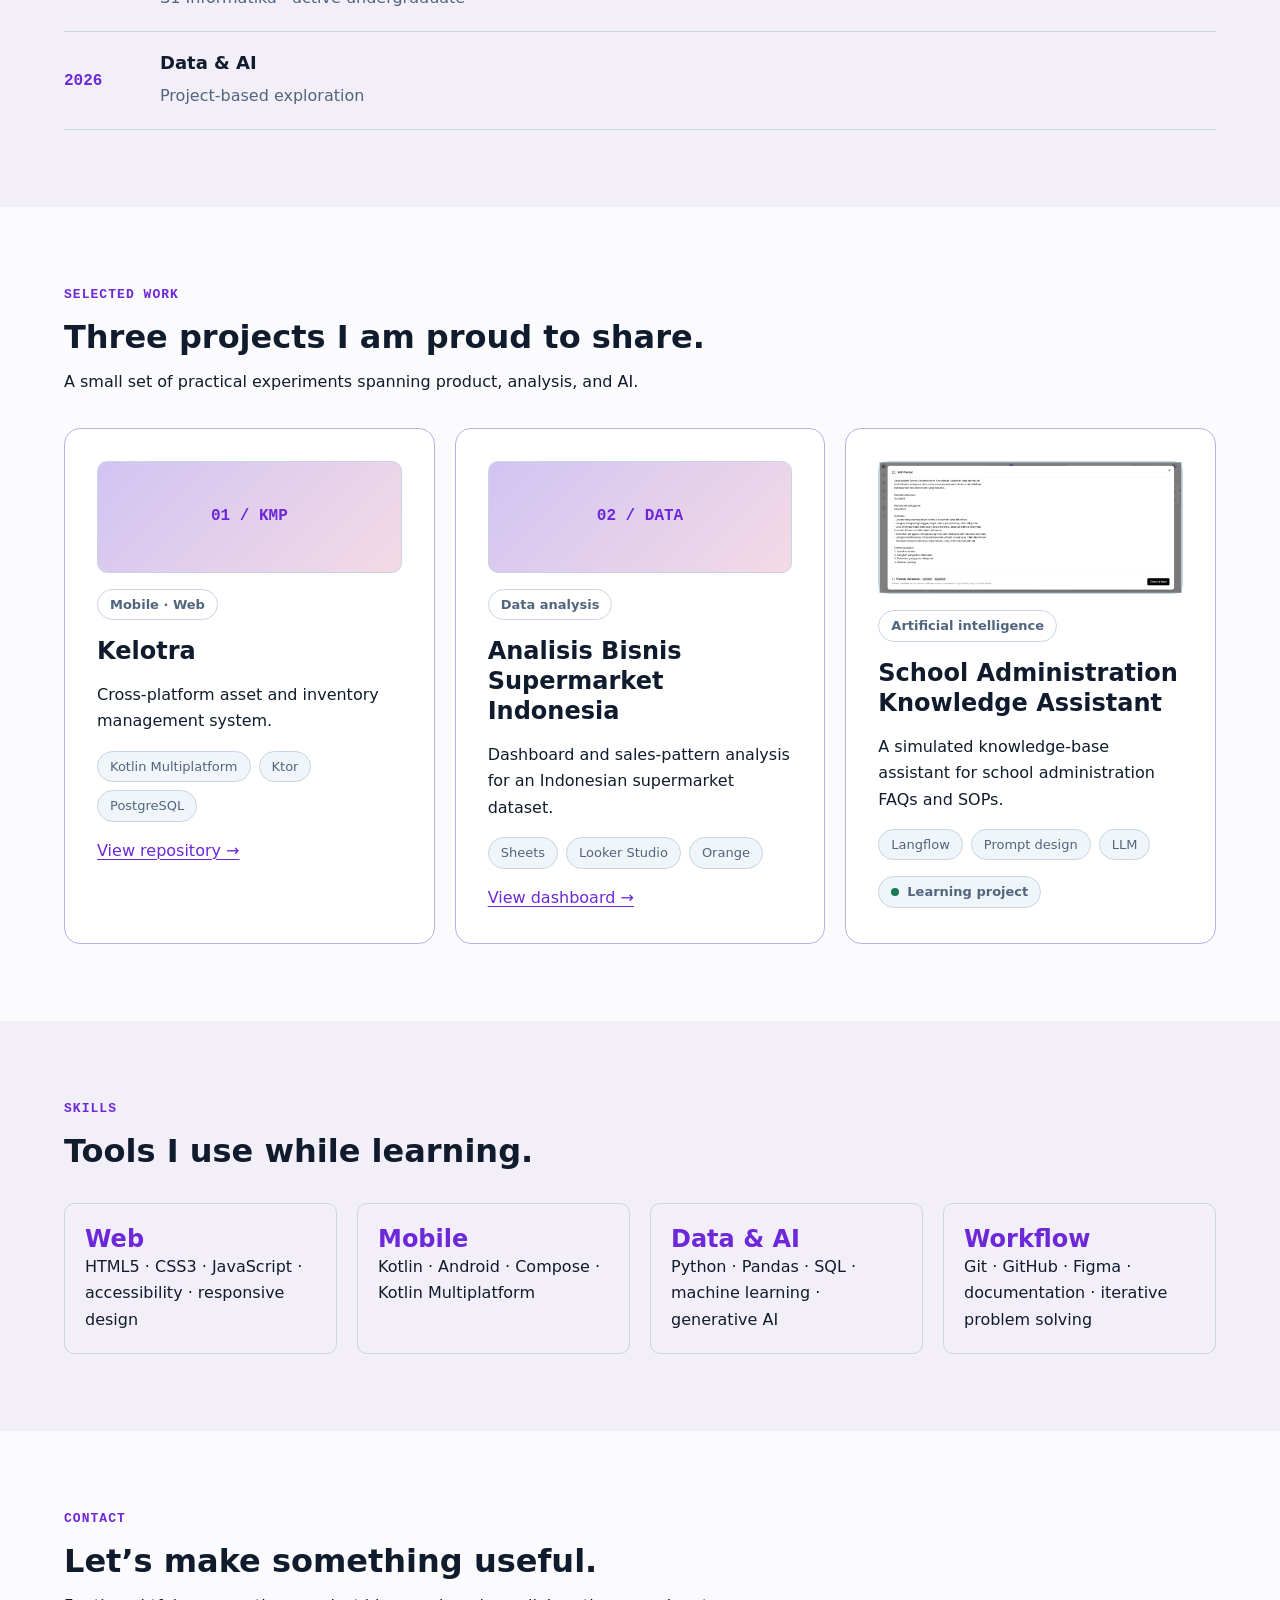
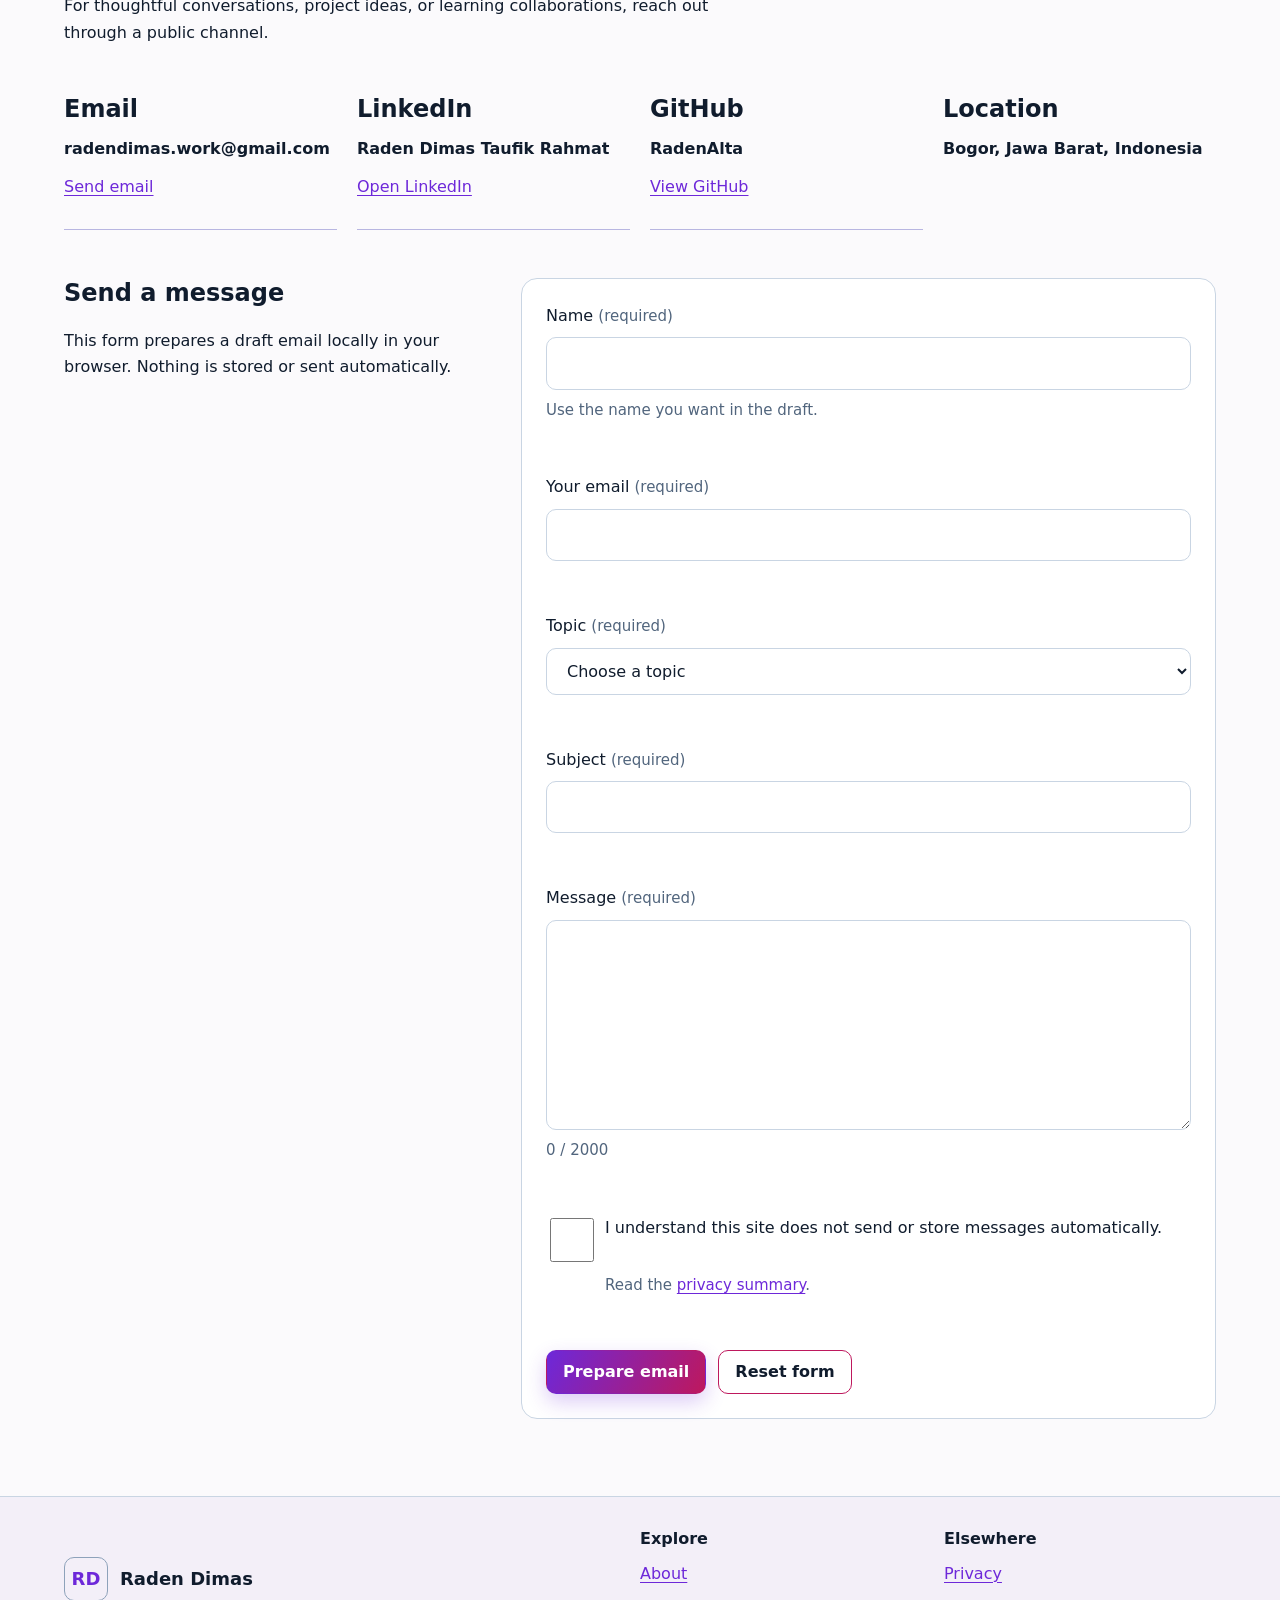
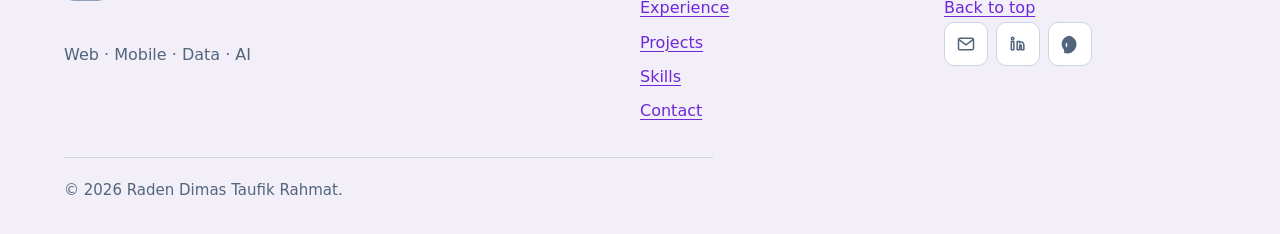
==== commit 3c0a6bd1: "update portfolio profile photo" ====
--- a/index.html
+++ b/index.html
@@ -1,5 +1,5 @@
 <!DOCTYPE html>
 <html lang="en"><head><meta charset="UTF-8"><meta name="viewport" content="width=device-width, initial-scale=1.0"><title>Raden Dimas Taufik Rahmat — Digital Portfolio</title><meta name="description" content="Raden Dimas Taufik Rahmat is an Informatics student building thoughtful web, mobile, data, and AI projects."><link rel="canonical" href="https://radenalta.github.io/raden-dimas-digital-portfolio/"><link rel="icon" href="favicon.svg" type="image/svg+xml"><link rel="manifest" href="site.webmanifest"><link rel="stylesheet" href="assets/css/variables.css"><link rel="stylesheet" href="assets/css/base.css"><link rel="stylesheet" href="assets/css/layout.css"><link rel="stylesheet" href="assets/css/components.css"><link rel="stylesheet" href="assets/css/pages.css"><link rel="stylesheet" href="assets/css/animations.css"><link rel="stylesheet" href="assets/css/responsive.css"><script src="assets/js/main.js" defer></script><script src="assets/js/theme.js" defer></script><script src="assets/js/animations.js" defer></script><script src="assets/js/contact.js" defer></script></head>
 <body id="top" class="site-body page--home"><a class="skip-link" href="#main-content">Skip to main content</a><header class="site-header" data-site-header><div class="container site-header__inner"><a class="site-brand" href="index.html" aria-label="RD — Home">RD</a><button class="menu-toggle button button--ghost" type="button" aria-expanded="false" aria-controls="primary-navigation" aria-label="Open main menu" data-menu-toggle><span class="menu-toggle__icon" aria-hidden="true"></span><span class="menu-toggle__label">Menu</span></button><nav id="primary-navigation" class="site-nav" aria-label="Primary navigation" data-site-nav><ul class="site-nav__list"><li><a class="site-nav__link" href="#home" aria-current="page">Home</a></li><li><a class="site-nav__link" href="#about">About</a></li><li><a class="site-nav__link" href="#experience">Experience</a></li><li><a class="site-nav__link" href="#projects">Projects</a></li><li><a class="site-nav__link" href="#skills">Skills</a></li><li><a class="site-nav__link" href="#contact">Contact</a></li></ul></nav><div class="header-actions cluster"><button class="theme-toggle button button--ghost" type="button" aria-label="Enable light theme" title="Enable light theme" data-theme-toggle><svg class="theme-toggle__icon theme-toggle__icon--sun" viewBox="0 0 24 24" aria-hidden="true" focusable="false"><circle cx="12" cy="12" r="4"></circle><path d="M12 2v2M12 20v2M4.93 4.93l1.42 1.42M17.65 17.65l1.42 1.42M2 12h2M20 12h2M4.93 19.07l1.42-1.42M17.65 6.35l1.42-1.42"></path></svg><svg class="theme-toggle__icon theme-toggle__icon--moon" viewBox="0 0 24 24" aria-hidden="true" focusable="false"><path d="M20.5 14.1A8.5 8.5 0 0 1 9.9 3.5 8.5 8.5 0 1 0 20.5 14.1Z"></path></svg></button><a class="button button--secondary header-cv-download" href="assets/documents/Raden-Dimas-Taufik-Rahmat-CV.pdf" download="Raden-Dimas-Taufik-Rahmat-CV.pdf" aria-label="Download Raden Dimas Taufik Rahmat CV"><svg viewBox="0 0 24 24" aria-hidden="true" focusable="false"><path d="M12 3v12M7 10l5 5 5-5M5 21h14"></path></svg><span class="header-cv-download__label">Download CV</span></a></div></div><button class="nav-overlay" type="button" aria-label="Close main menu" data-nav-overlay hidden></button></header>
-<main id="main-content" class="page-shell home-page portfolio-single-page"><section id="home" class="home-hero section" aria-labelledby="home-title"><div class="home-hero__background" aria-hidden="true"><video class="home-hero__background-video" data-hero-background-video muted loop playsinline preload="metadata" poster="assets/images/backgrounds/hero-binary-background-poster.webp" tabindex="-1"><source src="assets/videos/hero-binary-background.mp4" type="video/mp4"></video><div class="home-hero__background-overlay"></div></div><div class="container home-hero__grid"><div class="home-hero__content stack"><p class="eyebrow">Informatics student · builder</p><h1 id="home-title">Hi, I’m Raden Dimas Taufik Rahmat.</h1><p class="hero-description">Informatics student building practical digital products across software, data, and AI.</p><p class="typing-fallback">Currently exploring <strong class="typing-text"><span class="typing-text__output" data-typing-text data-typing-words="Web Development|Mobile Development|Data Science|Artificial Intelligence" aria-hidden="true">Web Development</span><span class="typing-text__cursor" data-typing-cursor aria-hidden="true"></span><span class="sr-only">Web Development, Mobile Development, Data Science, and Artificial Intelligence</span></strong></p><div class="hero-actions"><a class="button button--primary" href="#projects">View projects</a><a class="button button--secondary" href="#contact">Let’s connect</a></div></div><div class="home-hero__visual"><figure class="profile-frame"><img class="profile-frame__image" src="assets/images/profile/raden-dimas-profile.jpg" alt="Portrait of Raden Dimas Taufik Rahmat" width="1576" height="2364"></figure></div></div></section><section id="about" class="section portfolio-section" aria-labelledby="about-title"><div class="container portfolio-split"><div class="section-heading"><p class="eyebrow">About</p><h2 id="about-title">Curious by nature, practical by default.</h2><p>I learn by turning questions into small, testable products. My work sits at the intersection of thoughtful interfaces, reliable systems, and responsible technology.</p><p>I am an active S1 Informatika student at Universitas Siber Asia, based in Bogor, Indonesia.</p><div class="portfolio-facts"><p><strong>Education</strong><span>S1 Informatika · 2025–present</span></p><p><strong>Focus</strong><span>Web · Mobile · Data · AI</span></p></div></div><article class="portfolio-note"><p class="eyebrow">What I value</p><h3>Clarity, steady learning, and useful outcomes.</h3><p>Every project is a chance to make an idea easier to understand and easier to use.</p></article></div></section><section id="experience" class="section section--subtle portfolio-section" aria-labelledby="experience-title"><div class="container"><header class="section-heading"><p class="eyebrow">Experience</p><h2 id="experience-title">A learning journey in progress.</h2><p>Selected milestones confirmed in my public portfolio.</p></header><ol class="journey-preview journey-preview--horizontal portfolio-timeline"><li><time datetime="2024">2024</time><article><h3>Bangkit Academy</h3><span>Mobile Development learning program</span></article></li><li><time datetime="2025">2025</time><article><h3>Universitas Siber Asia</h3><span>S1 Informatika · active undergraduate</span></article></li><li><time datetime="2026">2026</time><article><h3>Data &amp; AI</h3><span>Project-based exploration</span></article></li></ol></div></section><section id="projects" class="section portfolio-section" aria-labelledby="projects-title"><div class="container"><header class="section-heading"><p class="eyebrow">Selected work</p><h2 id="projects-title">Three projects I am proud to share.</h2><p>A small set of practical experiments spanning product, analysis, and AI.</p></header><div class="project-preview-grid portfolio-project-grid"><article class="project-preview-card card card--interactive"><div class="project-preview-card__visual" aria-hidden="true">01 / KMP</div><p><span class="badge">Mobile · Web</span></p><h3>Kelotra</h3><p>Cross-platform asset and inventory management system.</p><ul class="tag-list"><li>Kotlin Multiplatform</li><li>Ktor</li><li>PostgreSQL</li></ul><a href="https://github.com/RadenAlta/kelotra" target="_blank" rel="noopener noreferrer" aria-label="Open Kelotra repository">View repository →</a></article><article class="project-preview-card card card--interactive"><div class="project-preview-card__visual" aria-hidden="true">02 / DATA</div><p><span class="badge">Data analysis</span></p><h3>Analisis Bisnis Supermarket Indonesia</h3><p>Dashboard and sales-pattern analysis for an Indonesian supermarket dataset.</p><ul class="tag-list"><li>Sheets</li><li>Looker Studio</li><li>Orange</li></ul><a href="https://datastudio.google.com/reporting/122747c3-6fa4-4360-a5b7-78250f2725f1" target="_blank" rel="noopener noreferrer" aria-label="Open Supermarket Indonesia dashboard">View dashboard →</a></article><article class="project-preview-card card card--interactive"><div class="project-preview-card__visual project-preview-card__visual--image"><img src="assets/images/projects/school-administration-assistant/03-prompt-template.png" alt="School Administration Knowledge Assistant prompt template" width="1918" height="835" loading="lazy"></div><p><span class="badge">Artificial intelligence</span></p><h3>School Administration Knowledge Assistant</h3><p>A simulated knowledge-base assistant for school administration FAQs and SOPs.</p><ul class="tag-list"><li>Langflow</li><li>Prompt design</li><li>LLM</li></ul><span class="badge--status">Learning project</span></article></div></div></section><section id="skills" class="section section--subtle portfolio-section" aria-labelledby="skills-title"><div class="container"><header class="section-heading"><p class="eyebrow">Skills</p><h2 id="skills-title">Tools I use while learning.</h2></header><div class="portfolio-skill-grid"><article class="card"><h3>Web</h3><p>HTML5 · CSS3 · JavaScript · accessibility · responsive design</p></article><article class="card"><h3>Mobile</h3><p>Kotlin · Android · Compose · Kotlin Multiplatform</p></article><article class="card"><h3>Data &amp; AI</h3><p>Python · Pandas · SQL · machine learning · generative AI</p></article><article class="card"><h3>Workflow</h3><p>Git · GitHub · Figma · documentation · iterative problem solving</p></article></div></div></section><section id="contact" class="section portfolio-section" aria-labelledby="contact-title"><div class="container"><header class="section-heading"><p class="eyebrow">Contact</p><h2 id="contact-title">Let’s make something useful.</h2><p>For thoughtful conversations, project ideas, or learning collaborations, reach out through a public channel.</p></header><div class="contact-methods portfolio-contact-methods"><article class="contact-method-card"><h3>Email</h3><p class="contact-method-card__value">radendimas.work@gmail.com</p><a href="mailto:radendimas.work@gmail.com" aria-label="Send email to Raden Dimas">Send email</a></article><article class="contact-method-card"><h3>LinkedIn</h3><p class="contact-method-card__value">Raden Dimas Taufik Rahmat</p><a href="https://www.linkedin.com/in/raden-dimas-taufik-rahmat/" target="_blank" rel="noopener noreferrer" aria-label="Open Raden Dimas LinkedIn">Open LinkedIn</a></article><article class="contact-method-card"><h3>GitHub</h3><p class="contact-method-card__value">RadenAlta</p><a href="https://github.com/RadenAlta" target="_blank" rel="noopener noreferrer" aria-label="Open Raden Dimas GitHub">View GitHub</a></article><article class="contact-method-card"><h3>Location</h3><p class="contact-method-card__value">Bogor, Jawa Barat, Indonesia</p></article></div><div class="contact-layout portfolio-contact-form"><div class="stack"><h3>Send a message</h3><p>This form prepares a draft email locally in your browser. Nothing is stored or sent automatically.</p></div><form id="contact-form" class="contact-form" data-contact-form novalidate><div class="form-group"><label for="contact-name">Name <span class="form-required">(required)</span></label><input id="contact-name" name="name" type="text" autocomplete="name" required minlength="2" maxlength="80" aria-describedby="contact-name-help contact-name-error"><p id="contact-name-help" class="form-help">Use the name you want in the draft.</p><p id="contact-name-error" class="form-error" data-error-for="contact-name"></p></div><div class="form-group"><label for="contact-email">Your email <span class="form-required">(required)</span></label><input id="contact-email" name="email" type="email" autocomplete="email" required maxlength="120" aria-describedby="contact-email-error"><p id="contact-email-error" class="form-error" data-error-for="contact-email"></p></div><div class="form-group"><label for="contact-topic">Topic <span class="form-required">(required)</span></label><select id="contact-topic" name="topic" required aria-describedby="contact-topic-error"><option value="" disabled selected>Choose a topic</option><option>Technology discussion</option><option>Learning collaboration</option><option>Portfolio question</option><option>Academic project</option><option>Other</option></select><p id="contact-topic-error" class="form-error" data-error-for="contact-topic"></p></div><div class="form-group"><label for="contact-subject">Subject <span class="form-required">(required)</span></label><input id="contact-subject" name="subject" type="text" required minlength="3" maxlength="120" aria-describedby="contact-subject-error"><p id="contact-subject-error" class="form-error" data-error-for="contact-subject"></p></div><div class="form-group"><label for="contact-message">Message <span class="form-required">(required)</span></label><textarea id="contact-message" name="message" required minlength="20" maxlength="2000" rows="7" aria-describedby="contact-message-error contact-message-counter"></textarea><p id="contact-message-counter" class="form-counter" data-message-counter>0 / 2000</p><p id="contact-message-error" class="form-error" data-error-for="contact-message"></p></div><div class="form-group form-consent"><input id="contact-consent" name="consent" type="checkbox" required aria-describedby="contact-consent-help contact-consent-error"><label for="contact-consent">I understand this site does not send or store messages automatically.</label><p id="contact-consent-help" class="form-help">Read the <a href="privacy.html">privacy summary</a>.</p><p id="contact-consent-error" class="form-error" data-error-for="contact-consent"></p></div><div class="form-actions"><button class="button button--primary" type="submit">Prepare email</button><button class="button button--secondary" type="reset">Reset form</button></div></form></div></div></section></main>
+<main id="main-content" class="page-shell home-page portfolio-single-page"><section id="home" class="home-hero section" aria-labelledby="home-title"><div class="home-hero__background" aria-hidden="true"><video class="home-hero__background-video" data-hero-background-video muted loop playsinline preload="metadata" poster="assets/images/backgrounds/hero-binary-background-poster.webp" tabindex="-1"><source src="assets/videos/hero-binary-background.mp4" type="video/mp4"></video><div class="home-hero__background-overlay"></div></div><div class="container home-hero__grid"><div class="home-hero__content stack"><p class="eyebrow">Informatics student · builder</p><h1 id="home-title">Hi, I’m Raden Dimas Taufik Rahmat.</h1><p class="hero-description">Informatics student building practical digital products across software, data, and AI.</p><p class="typing-fallback">Currently exploring <strong class="typing-text"><span class="typing-text__output" data-typing-text data-typing-words="Web Development|Mobile Development|Data Science|Artificial Intelligence" aria-hidden="true">Web Development</span><span class="typing-text__cursor" data-typing-cursor aria-hidden="true"></span><span class="sr-only">Web Development, Mobile Development, Data Science, and Artificial Intelligence</span></strong></p><div class="hero-actions"><a class="button button--primary" href="#projects">View projects</a><a class="button button--secondary" href="#contact">Let’s connect</a></div></div><div class="home-hero__visual"><figure class="profile-frame"><img class="profile-frame__image" src="assets/images/profile/raden-dimas-profile.jpg" alt="Foto Raden Dimas Taufik Rahmat" width="1576" height="2364"></figure></div></div></section><section id="about" class="section portfolio-section" aria-labelledby="about-title"><div class="container portfolio-split"><div class="section-heading"><p class="eyebrow">About</p><h2 id="about-title">Curious by nature, practical by default.</h2><p>I learn by turning questions into small, testable products. My work sits at the intersection of thoughtful interfaces, reliable systems, and responsible technology.</p><p>I am an active S1 Informatika student at Universitas Siber Asia, based in Bogor, Indonesia.</p><div class="portfolio-facts"><p><strong>Education</strong><span>S1 Informatika · 2025–present</span></p><p><strong>Focus</strong><span>Web · Mobile · Data · AI</span></p></div></div><article class="portfolio-note"><p class="eyebrow">What I value</p><h3>Clarity, steady learning, and useful outcomes.</h3><p>Every project is a chance to make an idea easier to understand and easier to use.</p></article></div></section><section id="experience" class="section section--subtle portfolio-section" aria-labelledby="experience-title"><div class="container"><header class="section-heading"><p class="eyebrow">Experience</p><h2 id="experience-title">A learning journey in progress.</h2><p>Selected milestones confirmed in my public portfolio.</p></header><ol class="journey-preview journey-preview--horizontal portfolio-timeline"><li><time datetime="2024">2024</time><article><h3>Bangkit Academy</h3><span>Mobile Development learning program</span></article></li><li><time datetime="2025">2025</time><article><h3>Universitas Siber Asia</h3><span>S1 Informatika · active undergraduate</span></article></li><li><time datetime="2026">2026</time><article><h3>Data &amp; AI</h3><span>Project-based exploration</span></article></li></ol></div></section><section id="projects" class="section portfolio-section" aria-labelledby="projects-title"><div class="container"><header class="section-heading"><p class="eyebrow">Selected work</p><h2 id="projects-title">Three projects I am proud to share.</h2><p>A small set of practical experiments spanning product, analysis, and AI.</p></header><div class="project-preview-grid portfolio-project-grid"><article class="project-preview-card card card--interactive"><div class="project-preview-card__visual" aria-hidden="true">01 / KMP</div><p><span class="badge">Mobile · Web</span></p><h3>Kelotra</h3><p>Cross-platform asset and inventory management system.</p><ul class="tag-list"><li>Kotlin Multiplatform</li><li>Ktor</li><li>PostgreSQL</li></ul><a href="https://github.com/RadenAlta/kelotra" target="_blank" rel="noopener noreferrer" aria-label="Open Kelotra repository">View repository →</a></article><article class="project-preview-card card card--interactive"><div class="project-preview-card__visual" aria-hidden="true">02 / DATA</div><p><span class="badge">Data analysis</span></p><h3>Analisis Bisnis Supermarket Indonesia</h3><p>Dashboard and sales-pattern analysis for an Indonesian supermarket dataset.</p><ul class="tag-list"><li>Sheets</li><li>Looker Studio</li><li>Orange</li></ul><a href="https://datastudio.google.com/reporting/122747c3-6fa4-4360-a5b7-78250f2725f1" target="_blank" rel="noopener noreferrer" aria-label="Open Supermarket Indonesia dashboard">View dashboard →</a></article><article class="project-preview-card card card--interactive"><div class="project-preview-card__visual project-preview-card__visual--image"><img src="assets/images/projects/school-administration-assistant/03-prompt-template.png" alt="School Administration Knowledge Assistant prompt template" width="1918" height="835" loading="lazy"></div><p><span class="badge">Artificial intelligence</span></p><h3>School Administration Knowledge Assistant</h3><p>A simulated knowledge-base assistant for school administration FAQs and SOPs.</p><ul class="tag-list"><li>Langflow</li><li>Prompt design</li><li>LLM</li></ul><span class="badge--status">Learning project</span></article></div></div></section><section id="skills" class="section section--subtle portfolio-section" aria-labelledby="skills-title"><div class="container"><header class="section-heading"><p class="eyebrow">Skills</p><h2 id="skills-title">Tools I use while learning.</h2></header><div class="portfolio-skill-grid"><article class="card"><h3>Web</h3><p>HTML5 · CSS3 · JavaScript · accessibility · responsive design</p></article><article class="card"><h3>Mobile</h3><p>Kotlin · Android · Compose · Kotlin Multiplatform</p></article><article class="card"><h3>Data &amp; AI</h3><p>Python · Pandas · SQL · machine learning · generative AI</p></article><article class="card"><h3>Workflow</h3><p>Git · GitHub · Figma · documentation · iterative problem solving</p></article></div></div></section><section id="contact" class="section portfolio-section" aria-labelledby="contact-title"><div class="container"><header class="section-heading"><p class="eyebrow">Contact</p><h2 id="contact-title">Let’s make something useful.</h2><p>For thoughtful conversations, project ideas, or learning collaborations, reach out through a public channel.</p></header><div class="contact-methods portfolio-contact-methods"><article class="contact-method-card"><h3>Email</h3><p class="contact-method-card__value">radendimas.work@gmail.com</p><a href="mailto:radendimas.work@gmail.com" aria-label="Send email to Raden Dimas">Send email</a></article><article class="contact-method-card"><h3>LinkedIn</h3><p class="contact-method-card__value">Raden Dimas Taufik Rahmat</p><a href="https://www.linkedin.com/in/raden-dimas-taufik-rahmat/" target="_blank" rel="noopener noreferrer" aria-label="Open Raden Dimas LinkedIn">Open LinkedIn</a></article><article class="contact-method-card"><h3>GitHub</h3><p class="contact-method-card__value">RadenAlta</p><a href="https://github.com/RadenAlta" target="_blank" rel="noopener noreferrer" aria-label="Open Raden Dimas GitHub">View GitHub</a></article><article class="contact-method-card"><h3>Location</h3><p class="contact-method-card__value">Bogor, Jawa Barat, Indonesia</p></article></div><div class="contact-layout portfolio-contact-form"><div class="stack"><h3>Send a message</h3><p>This form prepares a draft email locally in your browser. Nothing is stored or sent automatically.</p></div><form id="contact-form" class="contact-form" data-contact-form novalidate><div class="form-group"><label for="contact-name">Name <span class="form-required">(required)</span></label><input id="contact-name" name="name" type="text" autocomplete="name" required minlength="2" maxlength="80" aria-describedby="contact-name-help contact-name-error"><p id="contact-name-help" class="form-help">Use the name you want in the draft.</p><p id="contact-name-error" class="form-error" data-error-for="contact-name"></p></div><div class="form-group"><label for="contact-email">Your email <span class="form-required">(required)</span></label><input id="contact-email" name="email" type="email" autocomplete="email" required maxlength="120" aria-describedby="contact-email-error"><p id="contact-email-error" class="form-error" data-error-for="contact-email"></p></div><div class="form-group"><label for="contact-topic">Topic <span class="form-required">(required)</span></label><select id="contact-topic" name="topic" required aria-describedby="contact-topic-error"><option value="" disabled selected>Choose a topic</option><option>Technology discussion</option><option>Learning collaboration</option><option>Portfolio question</option><option>Academic project</option><option>Other</option></select><p id="contact-topic-error" class="form-error" data-error-for="contact-topic"></p></div><div class="form-group"><label for="contact-subject">Subject <span class="form-required">(required)</span></label><input id="contact-subject" name="subject" type="text" required minlength="3" maxlength="120" aria-describedby="contact-subject-error"><p id="contact-subject-error" class="form-error" data-error-for="contact-subject"></p></div><div class="form-group"><label for="contact-message">Message <span class="form-required">(required)</span></label><textarea id="contact-message" name="message" required minlength="20" maxlength="2000" rows="7" aria-describedby="contact-message-error contact-message-counter"></textarea><p id="contact-message-counter" class="form-counter" data-message-counter>0 / 2000</p><p id="contact-message-error" class="form-error" data-error-for="contact-message"></p></div><div class="form-group form-consent"><input id="contact-consent" name="consent" type="checkbox" required aria-describedby="contact-consent-help contact-consent-error"><label for="contact-consent">I understand this site does not send or store messages automatically.</label><p id="contact-consent-help" class="form-help">Read the <a href="privacy.html">privacy summary</a>.</p><p id="contact-consent-error" class="form-error" data-error-for="contact-consent"></p></div><div class="form-actions"><button class="button button--primary" type="submit">Prepare email</button><button class="button button--secondary" type="reset">Reset form</button></div></form></div></div></section></main>
 <footer class="site-footer"><div class="container site-footer__grid"><section class="site-footer__brand" aria-labelledby="footer-brand-title"><h2 id="footer-brand-title" class="site-footer__title"><span class="site-footer__mark" aria-hidden="true">RD</span>Raden Dimas</h2><p>Web · Mobile · Data · AI</p></section><nav class="site-footer__nav" aria-labelledby="footer-quick-links"><h2 id="footer-quick-links" class="site-footer__heading">Explore</h2><ul class="site-footer__links"><li><a href="#about">About</a></li><li><a href="#experience">Experience</a></li><li><a href="#projects">Projects</a></li><li><a href="#skills">Skills</a></li><li><a href="#contact">Contact</a></li></ul></nav><section class="site-footer__support" aria-labelledby="footer-support-title"><h2 id="footer-support-title" class="site-footer__heading">Elsewhere</h2><ul class="site-footer__links"><li><a href="privacy.html">Privacy</a></li><li><a href="#top" data-footer-to-top>Back to top</a></li></ul><ul class="social-links" aria-label="Public contact links"><li><a class="social-link social-link--icon" href="mailto:radendimas.work@gmail.com" aria-label="Send email to Raden Dimas" title="Email"><svg viewBox="0 0 24 24" aria-hidden="true" focusable="false"><rect x="3" y="5" width="18" height="14" rx="2"></rect><path d="m4 7 8 6 8-6"></path></svg></a></li><li><a class="social-link social-link--icon" href="https://www.linkedin.com/in/raden-dimas-taufik-rahmat/" target="_blank" rel="noopener noreferrer" aria-label="Open Raden Dimas LinkedIn" title="LinkedIn"><svg viewBox="0 0 24 24" aria-hidden="true" focusable="false"><rect x="4" y="9" width="3" height="10"></rect><circle cx="5.5" cy="5.5" r="1.5"></circle><path d="M11 19V9h3v1.5c1-1.3 5-1.8 5 3.4V19h-3v-4.5c0-2.2-2-2-2-0.1V19h-3Z"></path></svg></a></li><li><a class="social-link social-link--icon" href="https://github.com/RadenAlta" target="_blank" rel="noopener noreferrer" aria-label="Open Raden Dimas GitHub" title="GitHub"><svg class="social-link__icon--fill" viewBox="0 0 24 24" aria-hidden="true" focusable="false"><path d="M12 2a10 10 0 0 0-3.16 19.49c.5.09.68-.22.68-.48v-1.86c-2.78.6-3.37-1.18-3.37-1.18-.91-.62.07-.61.07-.61 1 .07 1.53 1.03 1.53 1.03.9 1.53 2.35 1.09 2.92.83.09-.65.35-1.09.64-1.34-2.22-.25-4.55-1.11-4.55-4.94 0-1.09.39-1.98 1.03-2.68.64.7 1.03 1.59 1.03 2.68 0 3.84-2.34 4.68-4.57 4.93.36.31.68.92.68 1.85v2.75c0 .27.18.58.69.48A10 10 0 0 0 12 2Z"></path></svg></a></li></ul></section><p class="site-footer__copyright">&copy; <time datetime="2026" data-current-year>2026</time> Raden Dimas Taufik Rahmat.</p></div></footer><button class="back-to-top button button--icon" type="button" aria-label="Back to top" data-back-to-top><span aria-hidden="true">↑</span></button></body></html>
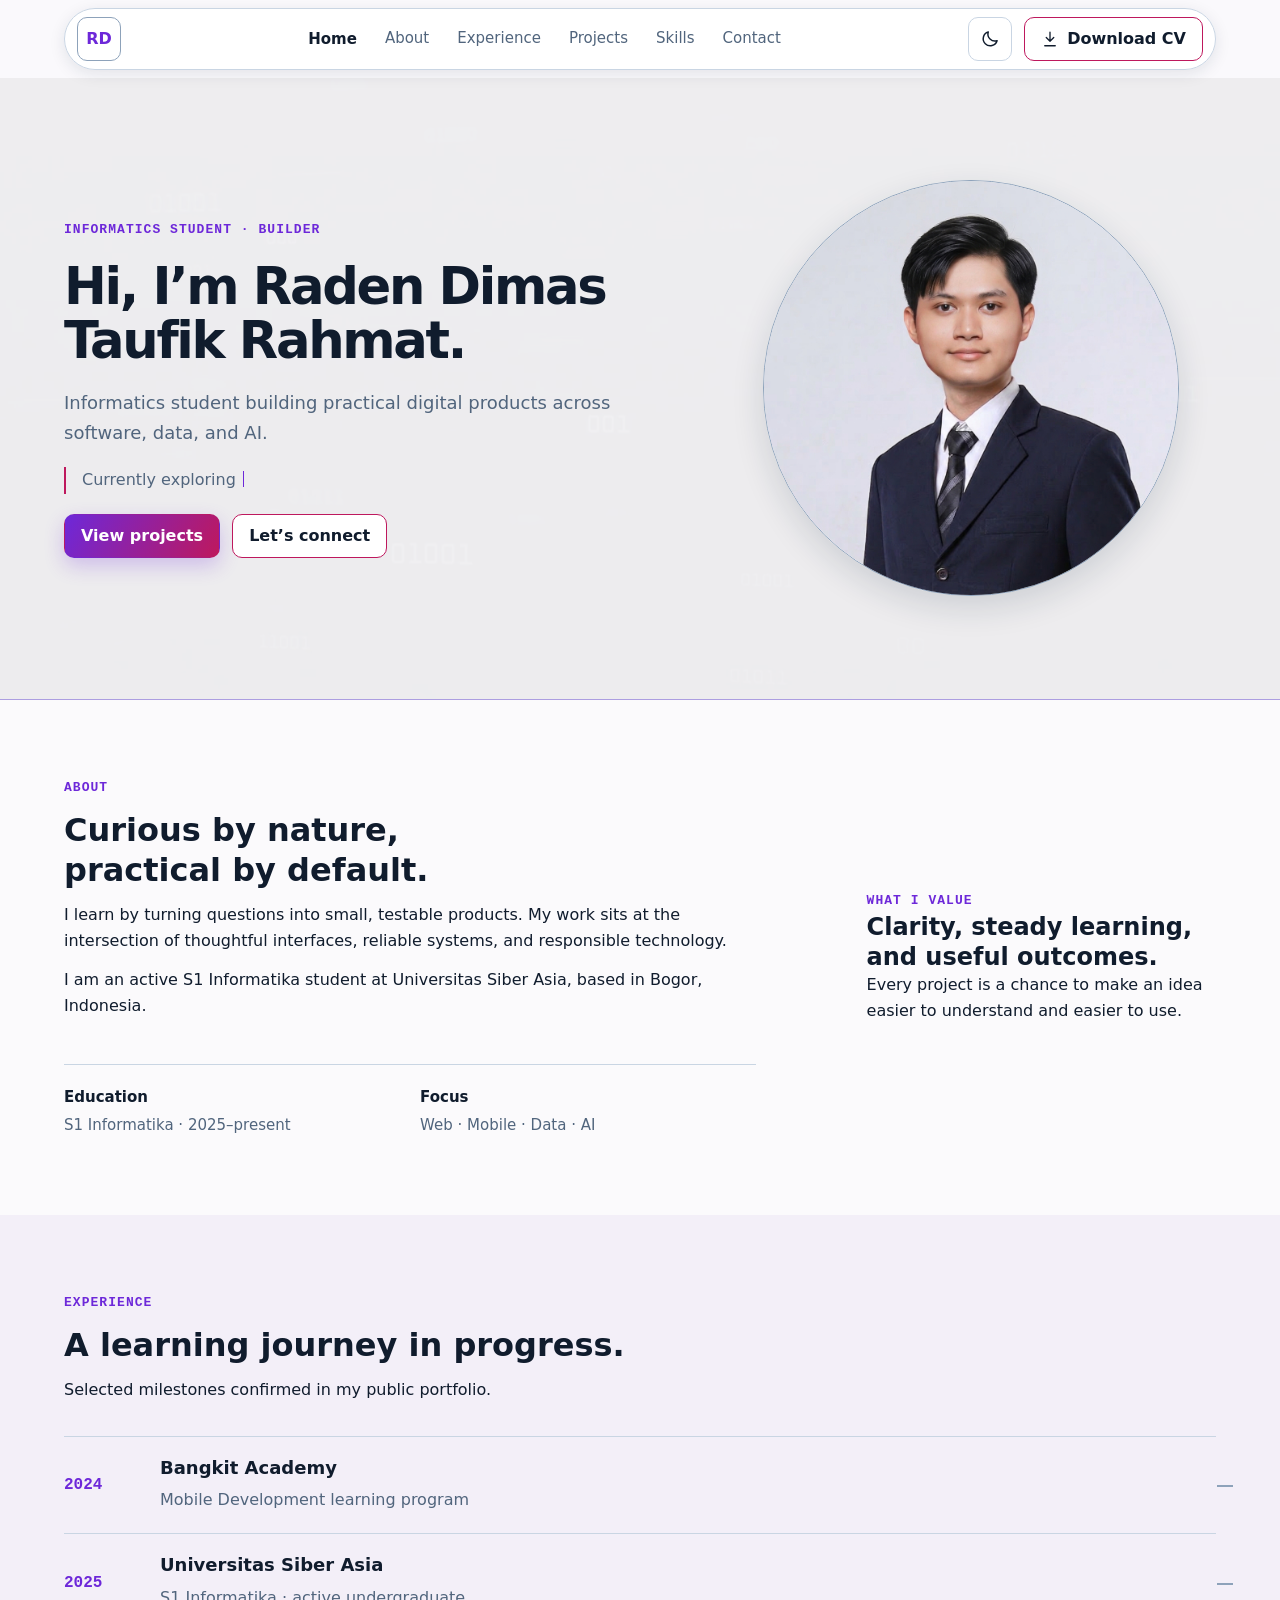
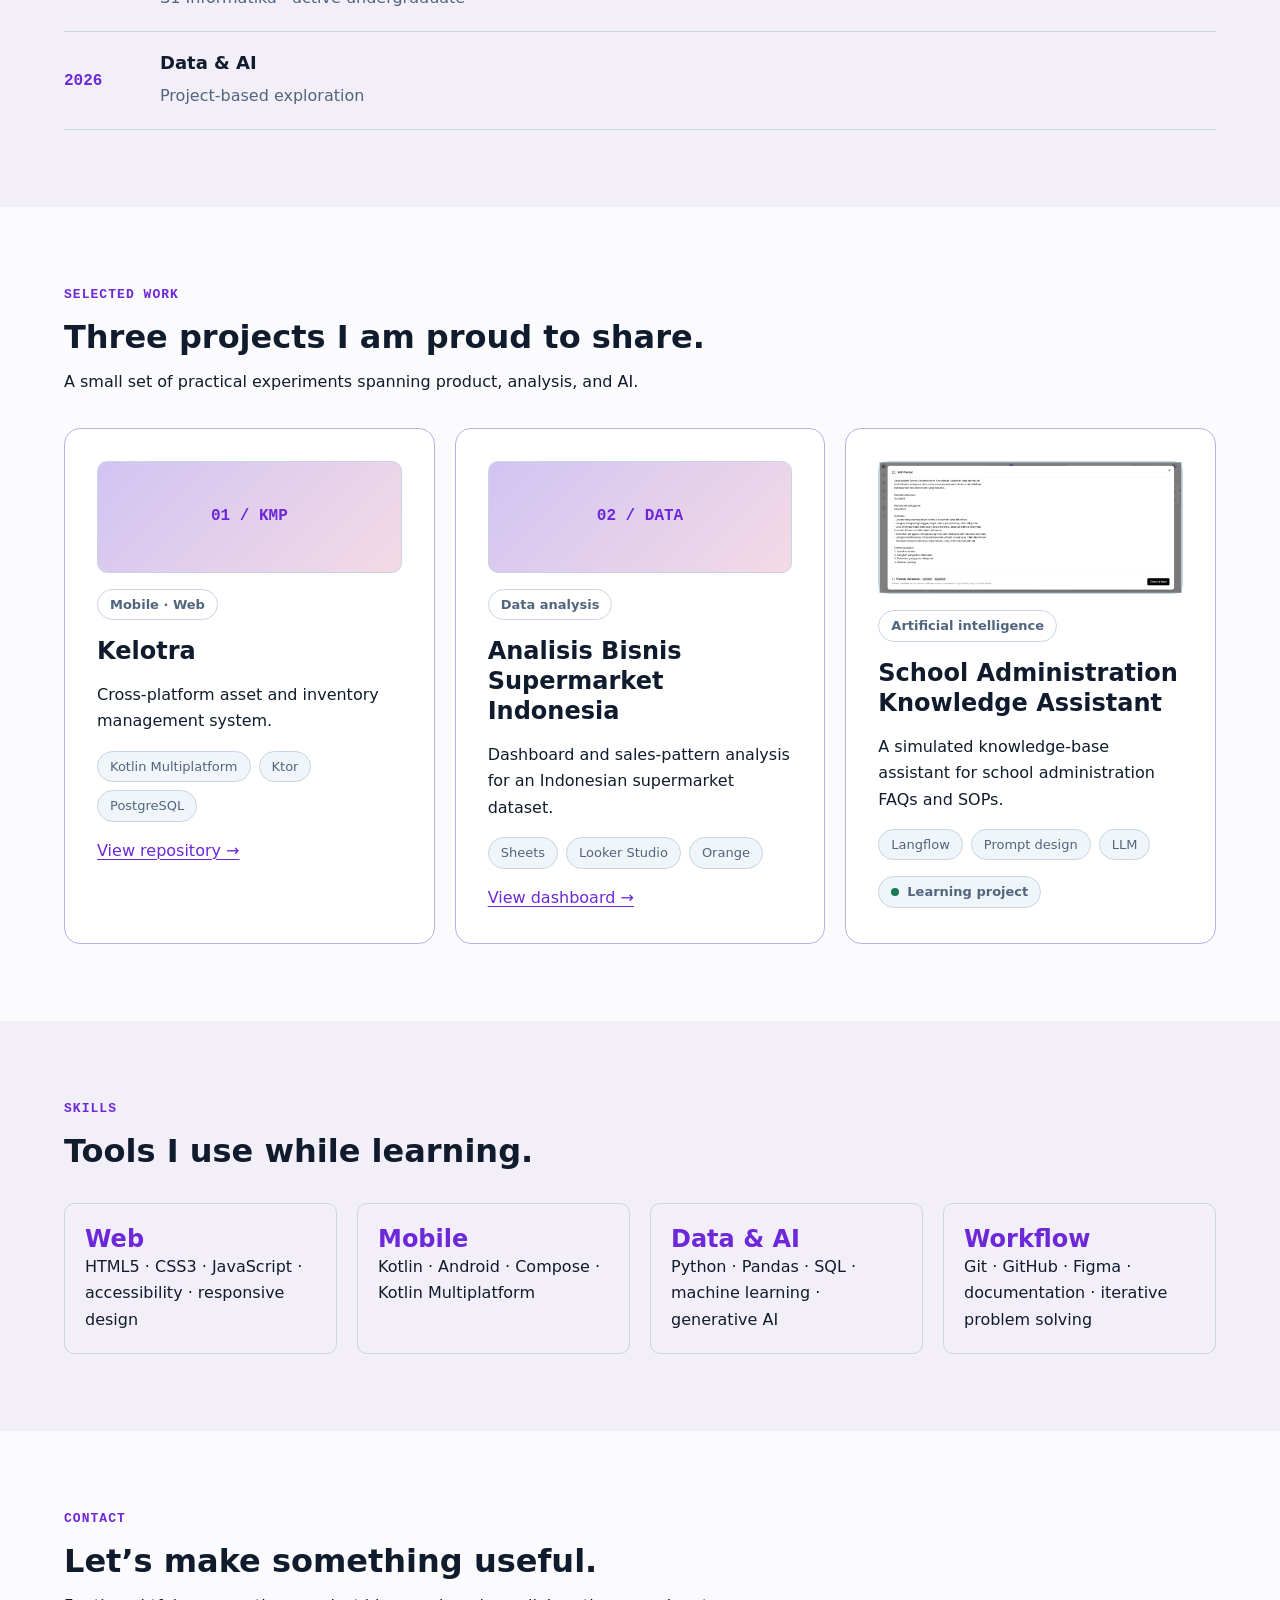
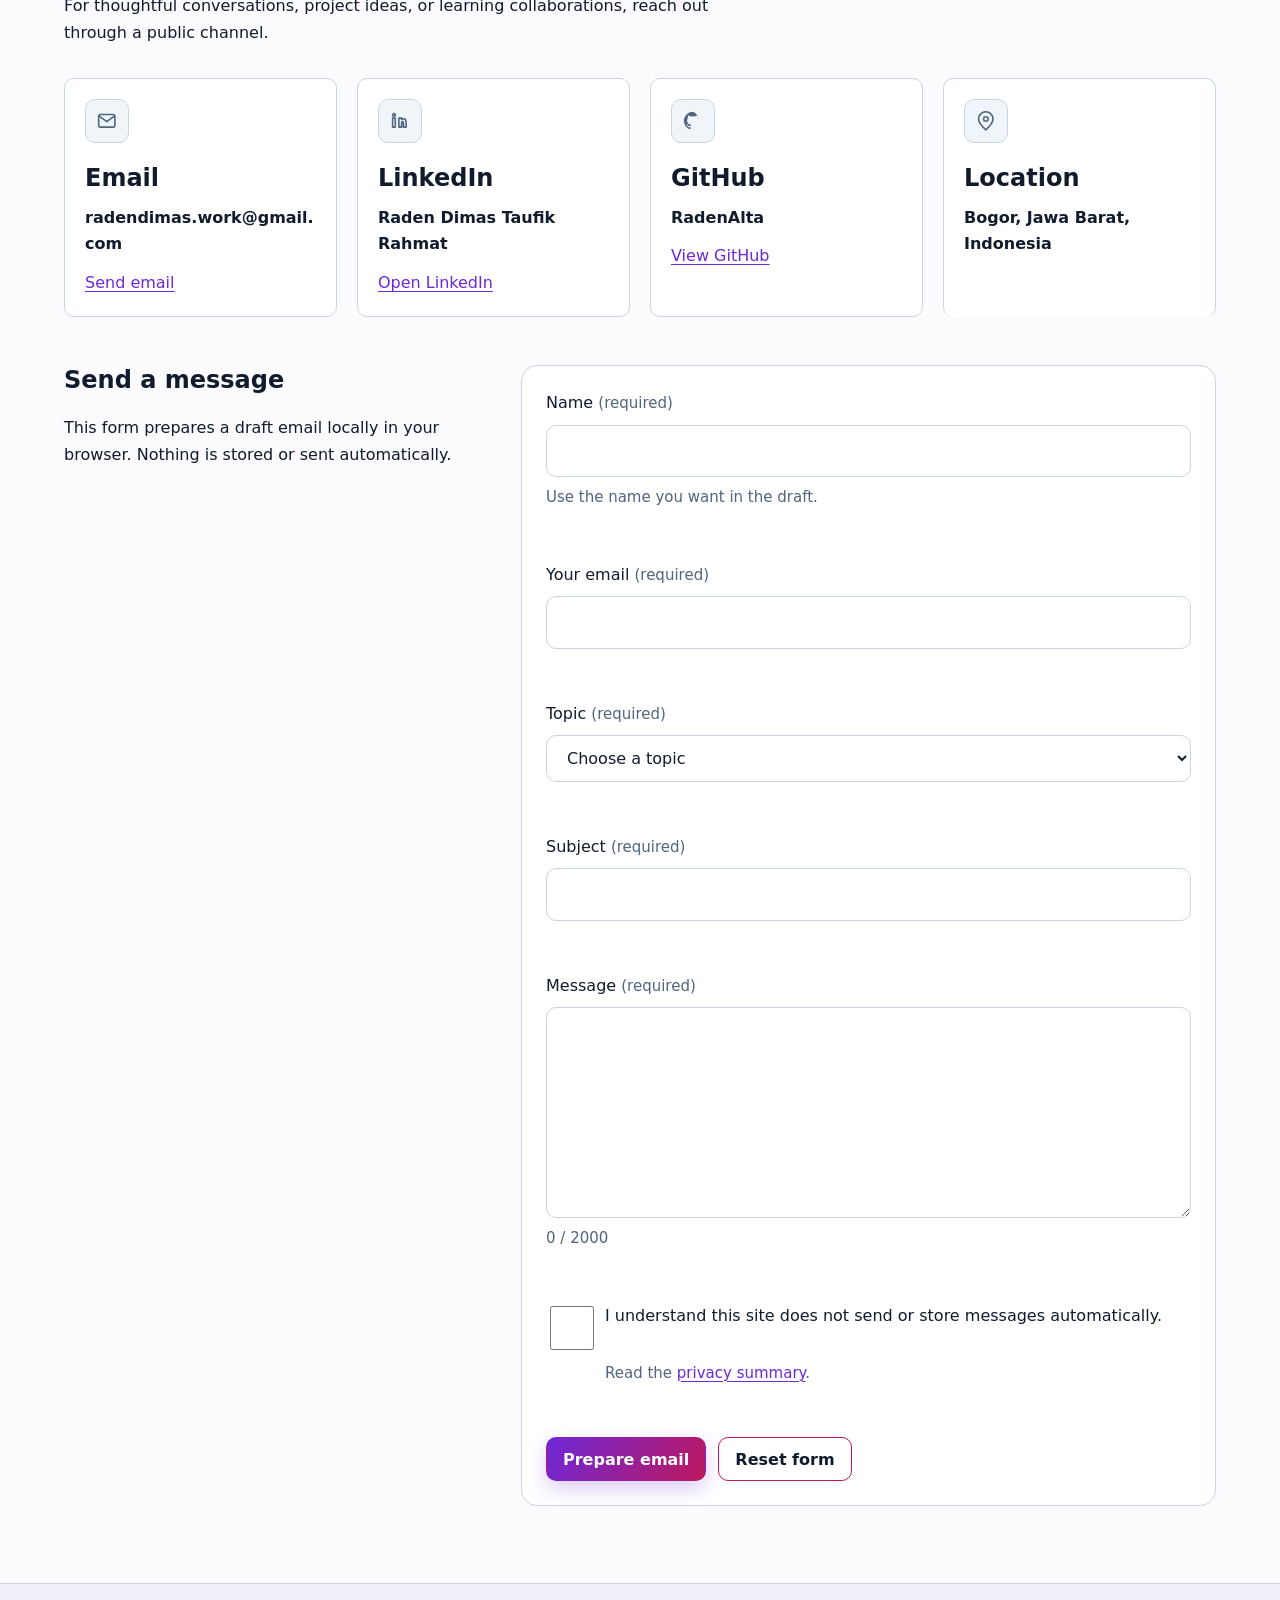
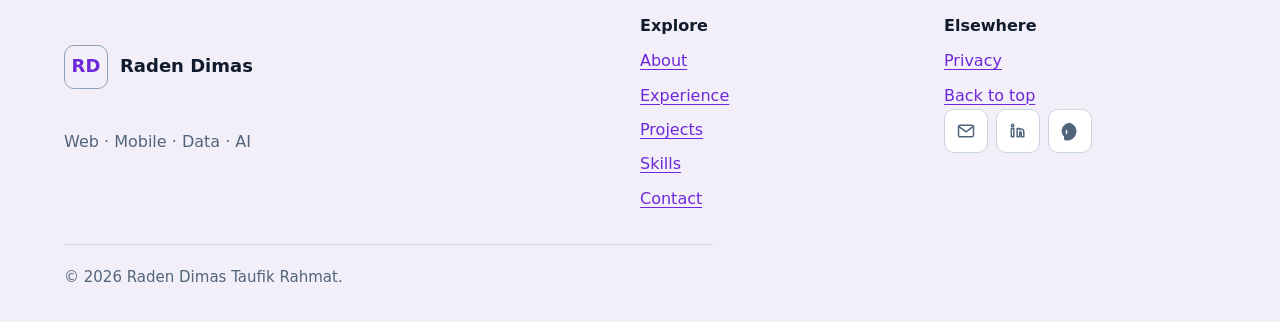
==== commit 4d8ee93e: "refine contact section" ====
--- a/index.html
+++ b/index.html
@@ -1,5 +1,5 @@
 <!DOCTYPE html>
 <html lang="en"><head><meta charset="UTF-8"><meta name="viewport" content="width=device-width, initial-scale=1.0"><title>Raden Dimas Taufik Rahmat — Digital Portfolio</title><meta name="description" content="Raden Dimas Taufik Rahmat is an Informatics student building thoughtful web, mobile, data, and AI projects."><link rel="canonical" href="https://radenalta.github.io/raden-dimas-digital-portfolio/"><link rel="icon" href="favicon.svg" type="image/svg+xml"><link rel="manifest" href="site.webmanifest"><link rel="stylesheet" href="assets/css/variables.css"><link rel="stylesheet" href="assets/css/base.css"><link rel="stylesheet" href="assets/css/layout.css"><link rel="stylesheet" href="assets/css/components.css"><link rel="stylesheet" href="assets/css/pages.css"><link rel="stylesheet" href="assets/css/animations.css"><link rel="stylesheet" href="assets/css/responsive.css"><script src="assets/js/main.js" defer></script><script src="assets/js/theme.js" defer></script><script src="assets/js/animations.js" defer></script><script src="assets/js/contact.js" defer></script></head>
 <body id="top" class="site-body page--home"><a class="skip-link" href="#main-content">Skip to main content</a><header class="site-header" data-site-header><div class="container site-header__inner"><a class="site-brand" href="index.html" aria-label="RD — Home">RD</a><button class="menu-toggle button button--ghost" type="button" aria-expanded="false" aria-controls="primary-navigation" aria-label="Open main menu" data-menu-toggle><span class="menu-toggle__icon" aria-hidden="true"></span><span class="menu-toggle__label">Menu</span></button><nav id="primary-navigation" class="site-nav" aria-label="Primary navigation" data-site-nav><ul class="site-nav__list"><li><a class="site-nav__link" href="#home" aria-current="page">Home</a></li><li><a class="site-nav__link" href="#about">About</a></li><li><a class="site-nav__link" href="#experience">Experience</a></li><li><a class="site-nav__link" href="#projects">Projects</a></li><li><a class="site-nav__link" href="#skills">Skills</a></li><li><a class="site-nav__link" href="#contact">Contact</a></li></ul></nav><div class="header-actions cluster"><button class="theme-toggle button button--ghost" type="button" aria-label="Enable light theme" title="Enable light theme" data-theme-toggle><svg class="theme-toggle__icon theme-toggle__icon--sun" viewBox="0 0 24 24" aria-hidden="true" focusable="false"><circle cx="12" cy="12" r="4"></circle><path d="M12 2v2M12 20v2M4.93 4.93l1.42 1.42M17.65 17.65l1.42 1.42M2 12h2M20 12h2M4.93 19.07l1.42-1.42M17.65 6.35l1.42-1.42"></path></svg><svg class="theme-toggle__icon theme-toggle__icon--moon" viewBox="0 0 24 24" aria-hidden="true" focusable="false"><path d="M20.5 14.1A8.5 8.5 0 0 1 9.9 3.5 8.5 8.5 0 1 0 20.5 14.1Z"></path></svg></button><a class="button button--secondary header-cv-download" href="assets/documents/Raden-Dimas-Taufik-Rahmat-CV.pdf" download="Raden-Dimas-Taufik-Rahmat-CV.pdf" aria-label="Download Raden Dimas Taufik Rahmat CV"><svg viewBox="0 0 24 24" aria-hidden="true" focusable="false"><path d="M12 3v12M7 10l5 5 5-5M5 21h14"></path></svg><span class="header-cv-download__label">Download CV</span></a></div></div><button class="nav-overlay" type="button" aria-label="Close main menu" data-nav-overlay hidden></button></header>
-<main id="main-content" class="page-shell home-page portfolio-single-page"><section id="home" class="home-hero section" aria-labelledby="home-title"><div class="home-hero__background" aria-hidden="true"><video class="home-hero__background-video" data-hero-background-video muted loop playsinline preload="metadata" poster="assets/images/backgrounds/hero-binary-background-poster.webp" tabindex="-1"><source src="assets/videos/hero-binary-background.mp4" type="video/mp4"></video><div class="home-hero__background-overlay"></div></div><div class="container home-hero__grid"><div class="home-hero__content stack"><p class="eyebrow">Informatics student · builder</p><h1 id="home-title">Hi, I’m Raden Dimas Taufik Rahmat.</h1><p class="hero-description">Informatics student building practical digital products across software, data, and AI.</p><p class="typing-fallback">Currently exploring <strong class="typing-text"><span class="typing-text__output" data-typing-text data-typing-words="Web Development|Mobile Development|Data Science|Artificial Intelligence" aria-hidden="true">Web Development</span><span class="typing-text__cursor" data-typing-cursor aria-hidden="true"></span><span class="sr-only">Web Development, Mobile Development, Data Science, and Artificial Intelligence</span></strong></p><div class="hero-actions"><a class="button button--primary" href="#projects">View projects</a><a class="button button--secondary" href="#contact">Let’s connect</a></div></div><div class="home-hero__visual"><figure class="profile-frame"><img class="profile-frame__image" src="assets/images/profile/raden-dimas-profile.jpg" alt="Foto Raden Dimas Taufik Rahmat" width="1576" height="2364"></figure></div></div></section><section id="about" class="section portfolio-section" aria-labelledby="about-title"><div class="container portfolio-split"><div class="section-heading"><p class="eyebrow">About</p><h2 id="about-title">Curious by nature, practical by default.</h2><p>I learn by turning questions into small, testable products. My work sits at the intersection of thoughtful interfaces, reliable systems, and responsible technology.</p><p>I am an active S1 Informatika student at Universitas Siber Asia, based in Bogor, Indonesia.</p><div class="portfolio-facts"><p><strong>Education</strong><span>S1 Informatika · 2025–present</span></p><p><strong>Focus</strong><span>Web · Mobile · Data · AI</span></p></div></div><article class="portfolio-note"><p class="eyebrow">What I value</p><h3>Clarity, steady learning, and useful outcomes.</h3><p>Every project is a chance to make an idea easier to understand and easier to use.</p></article></div></section><section id="experience" class="section section--subtle portfolio-section" aria-labelledby="experience-title"><div class="container"><header class="section-heading"><p class="eyebrow">Experience</p><h2 id="experience-title">A learning journey in progress.</h2><p>Selected milestones confirmed in my public portfolio.</p></header><ol class="journey-preview journey-preview--horizontal portfolio-timeline"><li><time datetime="2024">2024</time><article><h3>Bangkit Academy</h3><span>Mobile Development learning program</span></article></li><li><time datetime="2025">2025</time><article><h3>Universitas Siber Asia</h3><span>S1 Informatika · active undergraduate</span></article></li><li><time datetime="2026">2026</time><article><h3>Data &amp; AI</h3><span>Project-based exploration</span></article></li></ol></div></section><section id="projects" class="section portfolio-section" aria-labelledby="projects-title"><div class="container"><header class="section-heading"><p class="eyebrow">Selected work</p><h2 id="projects-title">Three projects I am proud to share.</h2><p>A small set of practical experiments spanning product, analysis, and AI.</p></header><div class="project-preview-grid portfolio-project-grid"><article class="project-preview-card card card--interactive"><div class="project-preview-card__visual" aria-hidden="true">01 / KMP</div><p><span class="badge">Mobile · Web</span></p><h3>Kelotra</h3><p>Cross-platform asset and inventory management system.</p><ul class="tag-list"><li>Kotlin Multiplatform</li><li>Ktor</li><li>PostgreSQL</li></ul><a href="https://github.com/RadenAlta/kelotra" target="_blank" rel="noopener noreferrer" aria-label="Open Kelotra repository">View repository →</a></article><article class="project-preview-card card card--interactive"><div class="project-preview-card__visual" aria-hidden="true">02 / DATA</div><p><span class="badge">Data analysis</span></p><h3>Analisis Bisnis Supermarket Indonesia</h3><p>Dashboard and sales-pattern analysis for an Indonesian supermarket dataset.</p><ul class="tag-list"><li>Sheets</li><li>Looker Studio</li><li>Orange</li></ul><a href="https://datastudio.google.com/reporting/122747c3-6fa4-4360-a5b7-78250f2725f1" target="_blank" rel="noopener noreferrer" aria-label="Open Supermarket Indonesia dashboard">View dashboard →</a></article><article class="project-preview-card card card--interactive"><div class="project-preview-card__visual project-preview-card__visual--image"><img src="assets/images/projects/school-administration-assistant/03-prompt-template.png" alt="School Administration Knowledge Assistant prompt template" width="1918" height="835" loading="lazy"></div><p><span class="badge">Artificial intelligence</span></p><h3>School Administration Knowledge Assistant</h3><p>A simulated knowledge-base assistant for school administration FAQs and SOPs.</p><ul class="tag-list"><li>Langflow</li><li>Prompt design</li><li>LLM</li></ul><span class="badge--status">Learning project</span></article></div></div></section><section id="skills" class="section section--subtle portfolio-section" aria-labelledby="skills-title"><div class="container"><header class="section-heading"><p class="eyebrow">Skills</p><h2 id="skills-title">Tools I use while learning.</h2></header><div class="portfolio-skill-grid"><article class="card"><h3>Web</h3><p>HTML5 · CSS3 · JavaScript · accessibility · responsive design</p></article><article class="card"><h3>Mobile</h3><p>Kotlin · Android · Compose · Kotlin Multiplatform</p></article><article class="card"><h3>Data &amp; AI</h3><p>Python · Pandas · SQL · machine learning · generative AI</p></article><article class="card"><h3>Workflow</h3><p>Git · GitHub · Figma · documentation · iterative problem solving</p></article></div></div></section><section id="contact" class="section portfolio-section" aria-labelledby="contact-title"><div class="container"><header class="section-heading"><p class="eyebrow">Contact</p><h2 id="contact-title">Let’s make something useful.</h2><p>For thoughtful conversations, project ideas, or learning collaborations, reach out through a public channel.</p></header><div class="contact-methods portfolio-contact-methods"><article class="contact-method-card"><h3>Email</h3><p class="contact-method-card__value">radendimas.work@gmail.com</p><a href="mailto:radendimas.work@gmail.com" aria-label="Send email to Raden Dimas">Send email</a></article><article class="contact-method-card"><h3>LinkedIn</h3><p class="contact-method-card__value">Raden Dimas Taufik Rahmat</p><a href="https://www.linkedin.com/in/raden-dimas-taufik-rahmat/" target="_blank" rel="noopener noreferrer" aria-label="Open Raden Dimas LinkedIn">Open LinkedIn</a></article><article class="contact-method-card"><h3>GitHub</h3><p class="contact-method-card__value">RadenAlta</p><a href="https://github.com/RadenAlta" target="_blank" rel="noopener noreferrer" aria-label="Open Raden Dimas GitHub">View GitHub</a></article><article class="contact-method-card"><h3>Location</h3><p class="contact-method-card__value">Bogor, Jawa Barat, Indonesia</p></article></div><div class="contact-layout portfolio-contact-form"><div class="stack"><h3>Send a message</h3><p>This form prepares a draft email locally in your browser. Nothing is stored or sent automatically.</p></div><form id="contact-form" class="contact-form" data-contact-form novalidate><div class="form-group"><label for="contact-name">Name <span class="form-required">(required)</span></label><input id="contact-name" name="name" type="text" autocomplete="name" required minlength="2" maxlength="80" aria-describedby="contact-name-help contact-name-error"><p id="contact-name-help" class="form-help">Use the name you want in the draft.</p><p id="contact-name-error" class="form-error" data-error-for="contact-name"></p></div><div class="form-group"><label for="contact-email">Your email <span class="form-required">(required)</span></label><input id="contact-email" name="email" type="email" autocomplete="email" required maxlength="120" aria-describedby="contact-email-error"><p id="contact-email-error" class="form-error" data-error-for="contact-email"></p></div><div class="form-group"><label for="contact-topic">Topic <span class="form-required">(required)</span></label><select id="contact-topic" name="topic" required aria-describedby="contact-topic-error"><option value="" disabled selected>Choose a topic</option><option>Technology discussion</option><option>Learning collaboration</option><option>Portfolio question</option><option>Academic project</option><option>Other</option></select><p id="contact-topic-error" class="form-error" data-error-for="contact-topic"></p></div><div class="form-group"><label for="contact-subject">Subject <span class="form-required">(required)</span></label><input id="contact-subject" name="subject" type="text" required minlength="3" maxlength="120" aria-describedby="contact-subject-error"><p id="contact-subject-error" class="form-error" data-error-for="contact-subject"></p></div><div class="form-group"><label for="contact-message">Message <span class="form-required">(required)</span></label><textarea id="contact-message" name="message" required minlength="20" maxlength="2000" rows="7" aria-describedby="contact-message-error contact-message-counter"></textarea><p id="contact-message-counter" class="form-counter" data-message-counter>0 / 2000</p><p id="contact-message-error" class="form-error" data-error-for="contact-message"></p></div><div class="form-group form-consent"><input id="contact-consent" name="consent" type="checkbox" required aria-describedby="contact-consent-help contact-consent-error"><label for="contact-consent">I understand this site does not send or store messages automatically.</label><p id="contact-consent-help" class="form-help">Read the <a href="privacy.html">privacy summary</a>.</p><p id="contact-consent-error" class="form-error" data-error-for="contact-consent"></p></div><div class="form-actions"><button class="button button--primary" type="submit">Prepare email</button><button class="button button--secondary" type="reset">Reset form</button></div></form></div></div></section></main>
+<main id="main-content" class="page-shell home-page portfolio-single-page"><section id="home" class="home-hero section" aria-labelledby="home-title"><div class="home-hero__background" aria-hidden="true"><video class="home-hero__background-video" data-hero-background-video muted loop playsinline preload="metadata" poster="assets/images/backgrounds/hero-binary-background-poster.webp" tabindex="-1"><source src="assets/videos/hero-binary-background.mp4" type="video/mp4"></video><div class="home-hero__background-overlay"></div></div><div class="container home-hero__grid"><div class="home-hero__content stack"><p class="eyebrow">Informatics student · builder</p><h1 id="home-title">Hi, I’m Raden Dimas Taufik Rahmat.</h1><p class="hero-description">Informatics student building practical digital products across software, data, and AI.</p><p class="typing-fallback">Currently exploring <strong class="typing-text"><span class="typing-text__output" data-typing-text data-typing-words="Web Development|Mobile Development|Data Science|Artificial Intelligence" aria-hidden="true">Web Development</span><span class="typing-text__cursor" data-typing-cursor aria-hidden="true"></span><span class="sr-only">Web Development, Mobile Development, Data Science, and Artificial Intelligence</span></strong></p><div class="hero-actions"><a class="button button--primary" href="#projects">View projects</a><a class="button button--secondary" href="#contact">Let’s connect</a></div></div><div class="home-hero__visual"><figure class="profile-frame"><img class="profile-frame__image" src="assets/images/profile/raden-dimas-profile.jpg" alt="Foto Raden Dimas Taufik Rahmat" width="1576" height="2364"></figure></div></div></section><section id="about" class="section portfolio-section" aria-labelledby="about-title"><div class="container portfolio-split"><div class="section-heading"><p class="eyebrow">About</p><h2 id="about-title">Curious by nature, practical by default.</h2><p>I learn by turning questions into small, testable products. My work sits at the intersection of thoughtful interfaces, reliable systems, and responsible technology.</p><p>I am an active S1 Informatika student at Universitas Siber Asia, based in Bogor, Indonesia.</p><div class="portfolio-facts"><p><strong>Education</strong><span>S1 Informatika · 2025–present</span></p><p><strong>Focus</strong><span>Web · Mobile · Data · AI</span></p></div></div><article class="portfolio-note"><p class="eyebrow">What I value</p><h3>Clarity, steady learning, and useful outcomes.</h3><p>Every project is a chance to make an idea easier to understand and easier to use.</p></article></div></section><section id="experience" class="section section--subtle portfolio-section" aria-labelledby="experience-title"><div class="container"><header class="section-heading"><p class="eyebrow">Experience</p><h2 id="experience-title">A learning journey in progress.</h2><p>Selected milestones confirmed in my public portfolio.</p></header><ol class="journey-preview journey-preview--horizontal portfolio-timeline"><li><time datetime="2024">2024</time><article><h3>Bangkit Academy</h3><span>Mobile Development learning program</span></article></li><li><time datetime="2025">2025</time><article><h3>Universitas Siber Asia</h3><span>S1 Informatika · active undergraduate</span></article></li><li><time datetime="2026">2026</time><article><h3>Data &amp; AI</h3><span>Project-based exploration</span></article></li></ol></div></section><section id="projects" class="section portfolio-section" aria-labelledby="projects-title"><div class="container"><header class="section-heading"><p class="eyebrow">Selected work</p><h2 id="projects-title">Three projects I am proud to share.</h2><p>A small set of practical experiments spanning product, analysis, and AI.</p></header><div class="project-preview-grid portfolio-project-grid"><article class="project-preview-card card card--interactive"><div class="project-preview-card__visual" aria-hidden="true">01 / KMP</div><p><span class="badge">Mobile · Web</span></p><h3>Kelotra</h3><p>Cross-platform asset and inventory management system.</p><ul class="tag-list"><li>Kotlin Multiplatform</li><li>Ktor</li><li>PostgreSQL</li></ul><a href="https://github.com/RadenAlta/kelotra" target="_blank" rel="noopener noreferrer" aria-label="Open Kelotra repository">View repository →</a></article><article class="project-preview-card card card--interactive"><div class="project-preview-card__visual" aria-hidden="true">02 / DATA</div><p><span class="badge">Data analysis</span></p><h3>Analisis Bisnis Supermarket Indonesia</h3><p>Dashboard and sales-pattern analysis for an Indonesian supermarket dataset.</p><ul class="tag-list"><li>Sheets</li><li>Looker Studio</li><li>Orange</li></ul><a href="https://datastudio.google.com/reporting/122747c3-6fa4-4360-a5b7-78250f2725f1" target="_blank" rel="noopener noreferrer" aria-label="Open Supermarket Indonesia dashboard">View dashboard →</a></article><article class="project-preview-card card card--interactive"><div class="project-preview-card__visual project-preview-card__visual--image"><img src="assets/images/projects/school-administration-assistant/03-prompt-template.png" alt="School Administration Knowledge Assistant prompt template" width="1918" height="835" loading="lazy"></div><p><span class="badge">Artificial intelligence</span></p><h3>School Administration Knowledge Assistant</h3><p>A simulated knowledge-base assistant for school administration FAQs and SOPs.</p><ul class="tag-list"><li>Langflow</li><li>Prompt design</li><li>LLM</li></ul><span class="badge--status">Learning project</span></article></div></div></section><section id="skills" class="section section--subtle portfolio-section" aria-labelledby="skills-title"><div class="container"><header class="section-heading"><p class="eyebrow">Skills</p><h2 id="skills-title">Tools I use while learning.</h2></header><div class="portfolio-skill-grid"><article class="card"><h3>Web</h3><p>HTML5 · CSS3 · JavaScript · accessibility · responsive design</p></article><article class="card"><h3>Mobile</h3><p>Kotlin · Android · Compose · Kotlin Multiplatform</p></article><article class="card"><h3>Data &amp; AI</h3><p>Python · Pandas · SQL · machine learning · generative AI</p></article><article class="card"><h3>Workflow</h3><p>Git · GitHub · Figma · documentation · iterative problem solving</p></article></div></div></section><section id="contact" class="section portfolio-section" aria-labelledby="contact-title"><div class="container"><header class="section-heading"><p class="eyebrow">Contact</p><h2 id="contact-title">Let’s make something useful.</h2><p>For thoughtful conversations, project ideas, or learning collaborations, reach out through a public channel.</p></header><div class="contact-methods portfolio-contact-methods"><article class="contact-method-card"><span class="contact-method-card__icon" aria-hidden="true"><svg viewBox="0 0 24 24" aria-hidden="true" focusable="false"><rect x="3" y="5" width="18" height="14" rx="2"></rect><path d="m4 7 8 6 8-6"></path></svg></span><h3>Email</h3><p class="contact-method-card__value">radendimas.work@gmail.com</p><a href="mailto:radendimas.work@gmail.com" aria-label="Send email to Raden Dimas">Send email</a></article><article class="contact-method-card"><span class="contact-method-card__icon" aria-hidden="true"><svg viewBox="0 0 24 24" aria-hidden="true" focusable="false"><rect x="4" y="9" width="3" height="10"></rect><circle cx="5.5" cy="5.5" r="1.5"></circle><path d="M11 19V9h3v1.5c1-1.3 5-1.8 5 3.4V19h-3v-4.5c0-2.2-2-2-2-0.1V19h-3Z"></path></svg></span><h3>LinkedIn</h3><p class="contact-method-card__value">Raden Dimas Taufik Rahmat</p><a href="https://www.linkedin.com/in/raden-dimas-taufik-rahmat/" target="_blank" rel="noopener noreferrer" aria-label="Open Raden Dimas LinkedIn">Open LinkedIn</a></article><article class="contact-method-card"><span class="contact-method-card__icon" aria-hidden="true"><svg class="contact-method-card__icon-fill" viewBox="0 0 24 24" aria-hidden="true" focusable="false"><path d="M12 2a10 10 0 0 0-3.16 19.49c.5.09.68-.22.68-.48v-1.86c-2.78.6-3.37-1.18-3.37-1.18-.45-1.16-1.11-1.47-1.11-1.47-.91-.62.07-.61.07-.61 1 .07 1.53 1.03 1.53 1.03.9 1.53 2.35 1.09 2.92.83.09-.65.35-1.09.64-1.34-2.22-.25-4.55-1.11-4.55-4.94 0-1.09.39-1.98 1.03-2.68-.1-.25-.45-1.27-.1-2.64 0 0 .84-.27 2.75 1.02A9.6 9.6 0 0 1 12 6.84a9.6 9.6 0 0 1 2.5.34c1.91-1.3 2.75-1.02 2.75-1.02.55 1.37.2 2.39.2 2.75 0 .27.18.58.69.48A10 10 0 0 0 12 2Z"></path></svg></span><h3>GitHub</h3><p class="contact-method-card__value">RadenAlta</p><a href="https://github.com/RadenAlta" target="_blank" rel="noopener noreferrer" aria-label="Open Raden Dimas GitHub">View GitHub</a></article><article class="contact-method-card"><span class="contact-method-card__icon" aria-hidden="true"><svg viewBox="0 0 24 24" aria-hidden="true" focusable="false"><path d="M20 10c0 5-8 12-8 12S4 15 4 10a8 8 0 1 1 16 0Z"></path><circle cx="12" cy="10" r="2.5"></circle></svg></span><h3>Location</h3><p class="contact-method-card__value">Bogor, Jawa Barat, Indonesia</p></article></div><div class="contact-layout portfolio-contact-form"><div class="stack"><h3>Send a message</h3><p>This form prepares a draft email locally in your browser. Nothing is stored or sent automatically.</p></div><form id="contact-form" class="contact-form" data-contact-form novalidate><div class="form-group"><label for="contact-name">Name <span class="form-required">(required)</span></label><input id="contact-name" name="name" type="text" autocomplete="name" required minlength="2" maxlength="80" aria-describedby="contact-name-help contact-name-error"><p id="contact-name-help" class="form-help">Use the name you want in the draft.</p><p id="contact-name-error" class="form-error" data-error-for="contact-name"></p></div><div class="form-group"><label for="contact-email">Your email <span class="form-required">(required)</span></label><input id="contact-email" name="email" type="email" autocomplete="email" required maxlength="120" aria-describedby="contact-email-error"><p id="contact-email-error" class="form-error" data-error-for="contact-email"></p></div><div class="form-group"><label for="contact-topic">Topic <span class="form-required">(required)</span></label><select id="contact-topic" name="topic" required aria-describedby="contact-topic-error"><option value="" disabled selected>Choose a topic</option><option>Technology discussion</option><option>Learning collaboration</option><option>Portfolio question</option><option>Academic project</option><option>Other</option></select><p id="contact-topic-error" class="form-error" data-error-for="contact-topic"></p></div><div class="form-group"><label for="contact-subject">Subject <span class="form-required">(required)</span></label><input id="contact-subject" name="subject" type="text" required minlength="3" maxlength="120" aria-describedby="contact-subject-error"><p id="contact-subject-error" class="form-error" data-error-for="contact-subject"></p></div><div class="form-group"><label for="contact-message">Message <span class="form-required">(required)</span></label><textarea id="contact-message" name="message" required minlength="20" maxlength="2000" rows="7" aria-describedby="contact-message-error contact-message-counter"></textarea><p id="contact-message-counter" class="form-counter" data-message-counter>0 / 2000</p><p id="contact-message-error" class="form-error" data-error-for="contact-message"></p></div><div class="form-group form-consent"><input id="contact-consent" name="consent" type="checkbox" required aria-describedby="contact-consent-help contact-consent-error"><label for="contact-consent">I understand this site does not send or store messages automatically.</label><p id="contact-consent-help" class="form-help">Read the <a href="privacy.html">privacy summary</a>.</p><p id="contact-consent-error" class="form-error" data-error-for="contact-consent"></p></div><div class="form-actions"><button class="button button--primary" type="submit">Prepare email</button><button class="button button--secondary" type="reset">Reset form</button></div></form></div></div></section></main>
 <footer class="site-footer"><div class="container site-footer__grid"><section class="site-footer__brand" aria-labelledby="footer-brand-title"><h2 id="footer-brand-title" class="site-footer__title"><span class="site-footer__mark" aria-hidden="true">RD</span>Raden Dimas</h2><p>Web · Mobile · Data · AI</p></section><nav class="site-footer__nav" aria-labelledby="footer-quick-links"><h2 id="footer-quick-links" class="site-footer__heading">Explore</h2><ul class="site-footer__links"><li><a href="#about">About</a></li><li><a href="#experience">Experience</a></li><li><a href="#projects">Projects</a></li><li><a href="#skills">Skills</a></li><li><a href="#contact">Contact</a></li></ul></nav><section class="site-footer__support" aria-labelledby="footer-support-title"><h2 id="footer-support-title" class="site-footer__heading">Elsewhere</h2><ul class="site-footer__links"><li><a href="privacy.html">Privacy</a></li><li><a href="#top" data-footer-to-top>Back to top</a></li></ul><ul class="social-links" aria-label="Public contact links"><li><a class="social-link social-link--icon" href="mailto:radendimas.work@gmail.com" aria-label="Send email to Raden Dimas" title="Email"><svg viewBox="0 0 24 24" aria-hidden="true" focusable="false"><rect x="3" y="5" width="18" height="14" rx="2"></rect><path d="m4 7 8 6 8-6"></path></svg></a></li><li><a class="social-link social-link--icon" href="https://www.linkedin.com/in/raden-dimas-taufik-rahmat/" target="_blank" rel="noopener noreferrer" aria-label="Open Raden Dimas LinkedIn" title="LinkedIn"><svg viewBox="0 0 24 24" aria-hidden="true" focusable="false"><rect x="4" y="9" width="3" height="10"></rect><circle cx="5.5" cy="5.5" r="1.5"></circle><path d="M11 19V9h3v1.5c1-1.3 5-1.8 5 3.4V19h-3v-4.5c0-2.2-2-2-2-0.1V19h-3Z"></path></svg></a></li><li><a class="social-link social-link--icon" href="https://github.com/RadenAlta" target="_blank" rel="noopener noreferrer" aria-label="Open Raden Dimas GitHub" title="GitHub"><svg class="social-link__icon--fill" viewBox="0 0 24 24" aria-hidden="true" focusable="false"><path d="M12 2a10 10 0 0 0-3.16 19.49c.5.09.68-.22.68-.48v-1.86c-2.78.6-3.37-1.18-3.37-1.18-.91-.62.07-.61.07-.61 1 .07 1.53 1.03 1.53 1.03.9 1.53 2.35 1.09 2.92.83.09-.65.35-1.09.64-1.34-2.22-.25-4.55-1.11-4.55-4.94 0-1.09.39-1.98 1.03-2.68.64.7 1.03 1.59 1.03 2.68 0 3.84-2.34 4.68-4.57 4.93.36.31.68.92.68 1.85v2.75c0 .27.18.58.69.48A10 10 0 0 0 12 2Z"></path></svg></a></li></ul></section><p class="site-footer__copyright">&copy; <time datetime="2026" data-current-year>2026</time> Raden Dimas Taufik Rahmat.</p></div></footer><button class="back-to-top button button--icon" type="button" aria-label="Back to top" data-back-to-top><span aria-hidden="true">↑</span></button></body></html>
--- a/assets/css/pages.css
+++ b/assets/css/pages.css
@@ -318,6 +318,16 @@
 .portfolio-single-page .portfolio-timeline li::after { display: none; }
 .portfolio-single-page .portfolio-contact-methods .contact-method-card { padding: var(--space-4) 0; border-width: 0 0 1px; border-radius: 0; background: transparent; box-shadow: none; }
 .portfolio-single-page .portfolio-contact-methods .contact-method-card:last-child { border-block-end: 0; }
+.portfolio-single-page .portfolio-contact-methods .contact-method-card { grid-template-rows: auto auto auto; padding: var(--space-5); border: 1px solid var(--color-border); border-radius: var(--radius-md); background: var(--color-surface); transition: transform 200ms var(--ease-standard), border-color 200ms var(--ease-standard), box-shadow 200ms var(--ease-standard); }
+.portfolio-single-page .portfolio-contact-methods .contact-method-card:hover,
+.portfolio-single-page .portfolio-contact-methods .contact-method-card:focus-within { transform: translateY(-3px); border-color: var(--color-border-strong); box-shadow: var(--shadow-sm); }
+.portfolio-single-page .contact-method-card__icon { display: grid; width: 2.75rem; height: 2.75rem; place-items: center; margin-block-end: var(--space-2); border: 1px solid var(--color-border); border-radius: var(--radius-md); background: var(--color-surface-elevated); color: var(--color-text-muted); transition: background-color 200ms var(--ease-standard), color 200ms var(--ease-standard), border-color 200ms var(--ease-standard); }
+.portfolio-single-page .contact-method-card__icon svg { width: 1.35rem; height: 1.35rem; fill: none; stroke: currentColor; stroke-width: 1.8; stroke-linecap: round; stroke-linejoin: round; }
+.portfolio-single-page .contact-method-card__icon .contact-method-card__icon-fill { fill: currentColor; stroke: none; }
+.portfolio-single-page .contact-method-card:hover .contact-method-card__icon,
+.portfolio-single-page .contact-method-card:focus-within .contact-method-card__icon { border-color: color-mix(in srgb, var(--color-primary) 45%, var(--color-border)); background: color-mix(in srgb, var(--color-primary) 10%, var(--color-surface-elevated)); color: var(--color-primary); }
+.portfolio-single-page .portfolio-contact-methods .contact-method-card a { text-underline-offset: .2em; transition: color 180ms var(--ease-standard); }
+.portfolio-single-page .portfolio-contact-methods .contact-method-card a:hover { color: var(--color-secondary); }
 .portfolio-single-page .badge { background: transparent; }
 
 /* Final hero proportions. */
@@ -349,6 +359,7 @@
 @media (max-width: 39.9375rem) {
   .portfolio-skill-grid { grid-template-columns: 1fr; }
   .portfolio-contact-methods { grid-template-columns: 1fr; }
+  .portfolio-single-page .portfolio-contact-methods .contact-method-card { min-height: 0; }
   .portfolio-facts { grid-template-columns: 1fr; }
   .portfolio-single-page .home-hero__grid { grid-template-columns: 1fr; }
   .portfolio-single-page .home-hero { padding-block: 4rem; }
